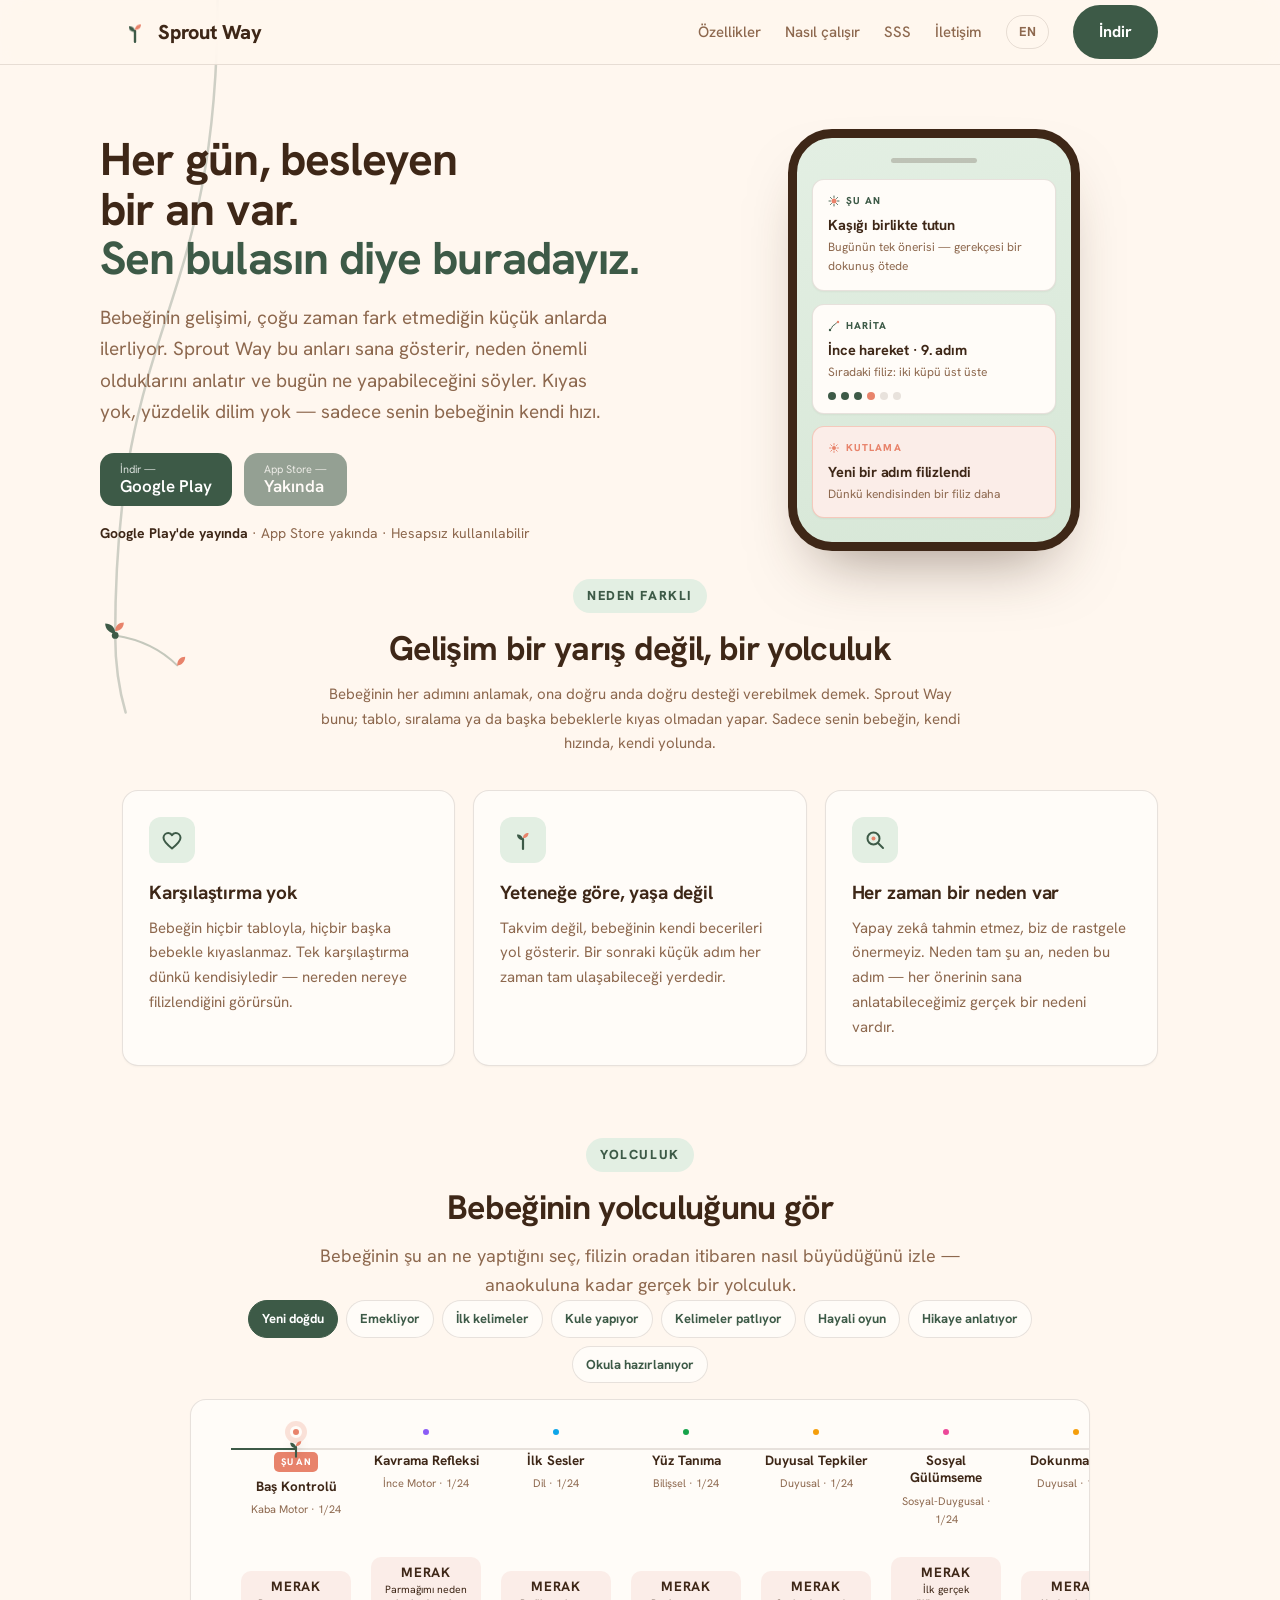
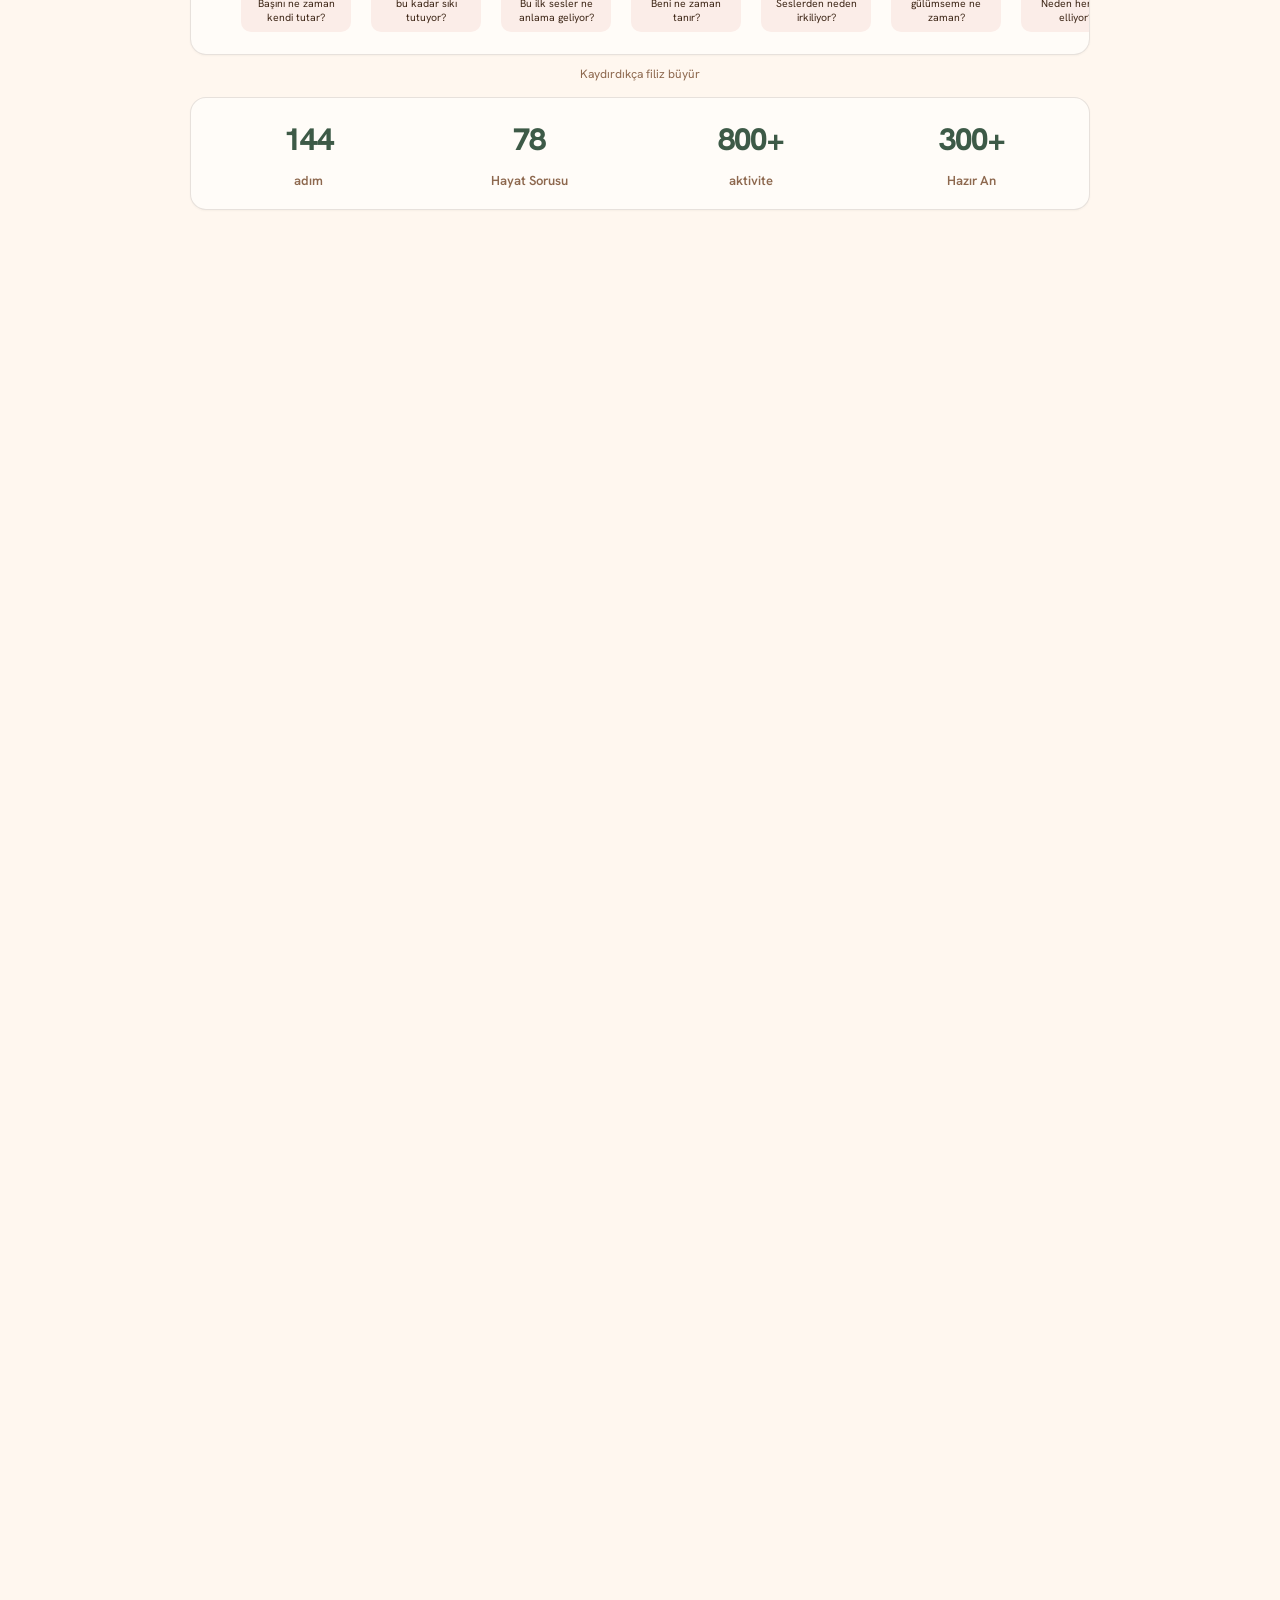
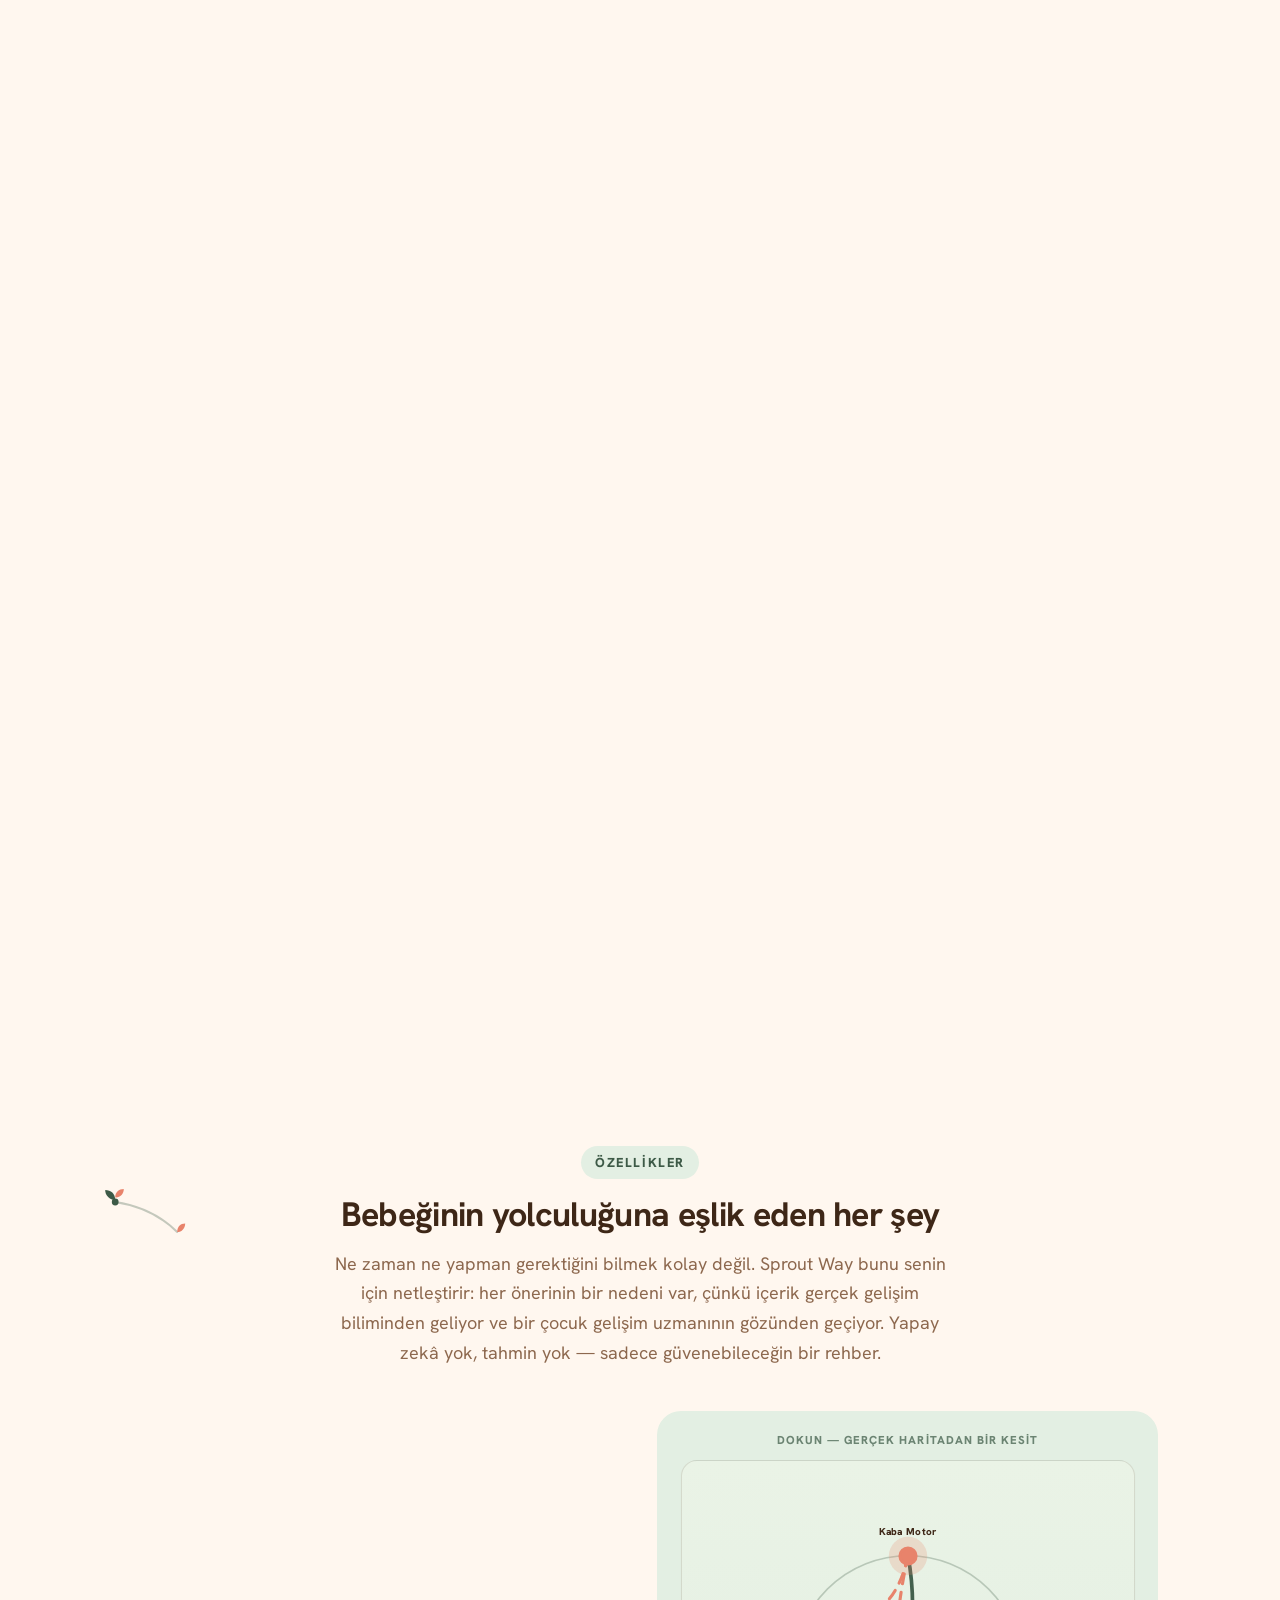
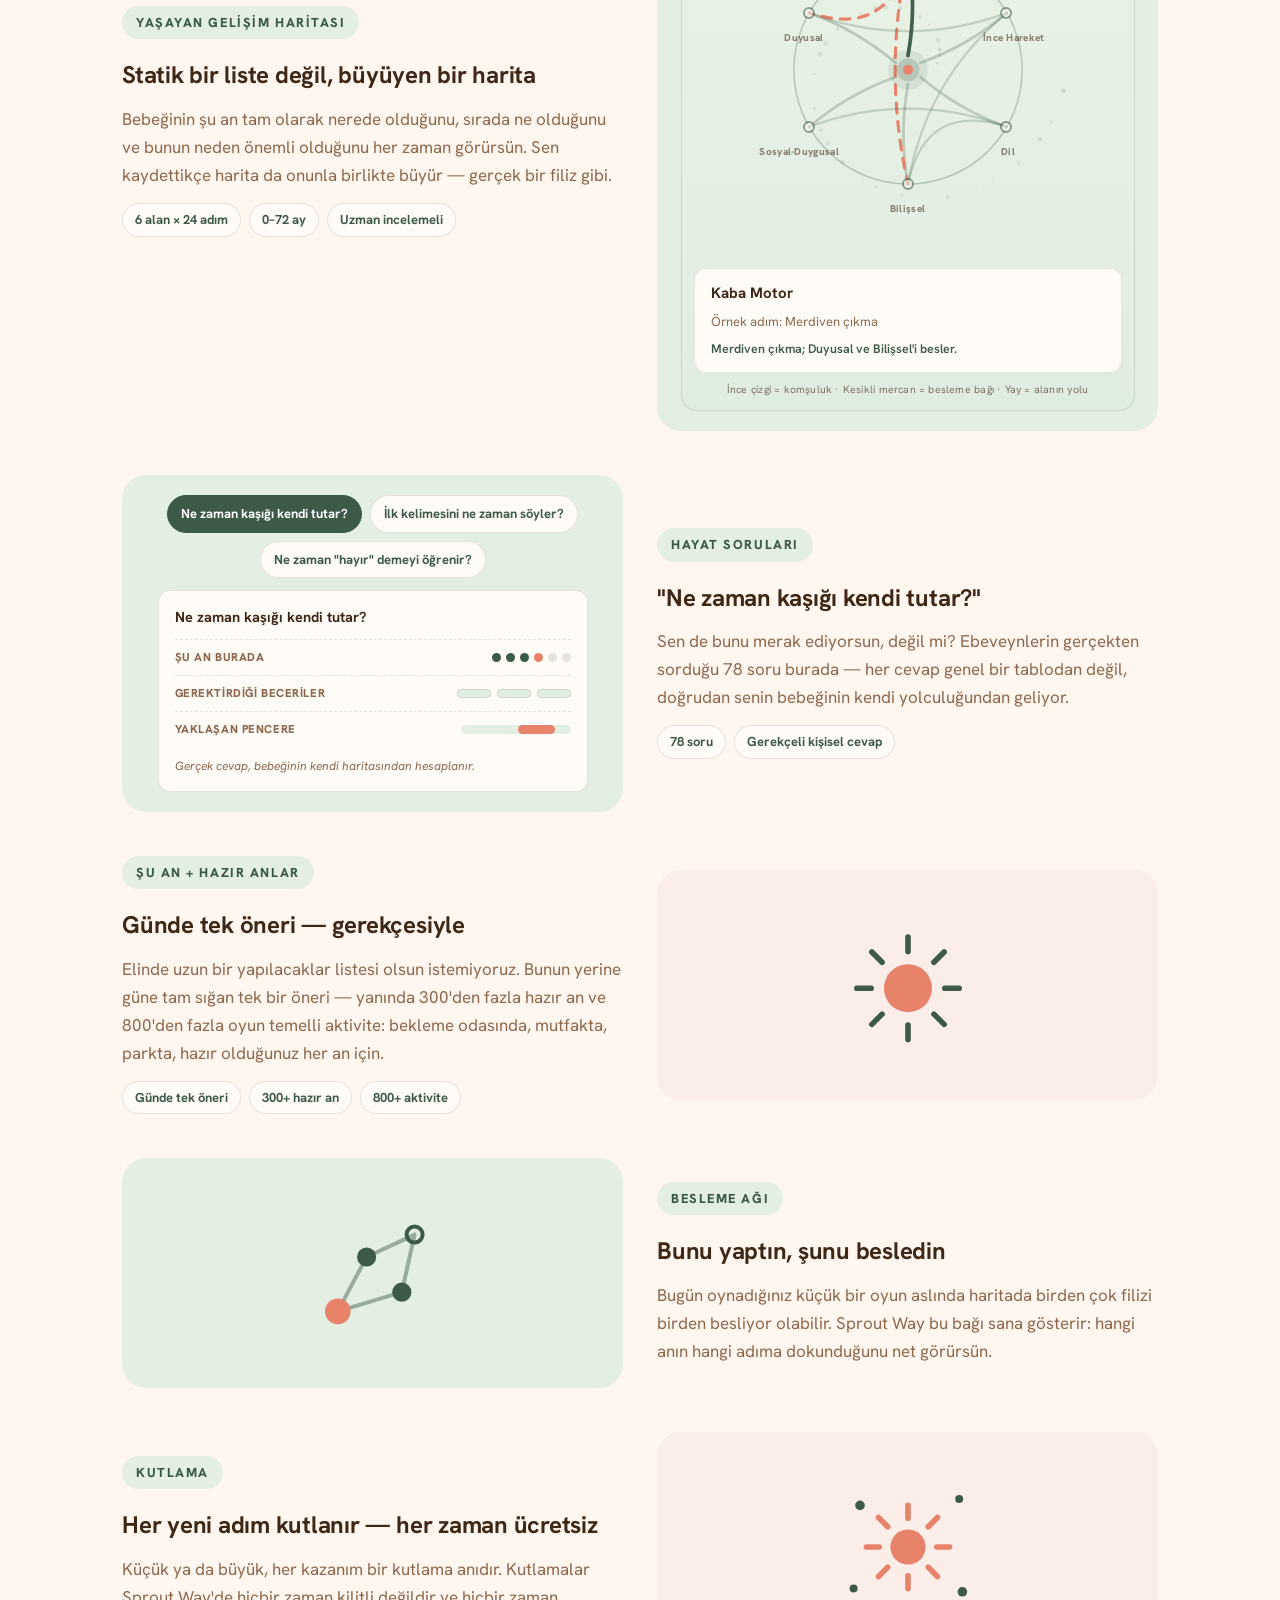
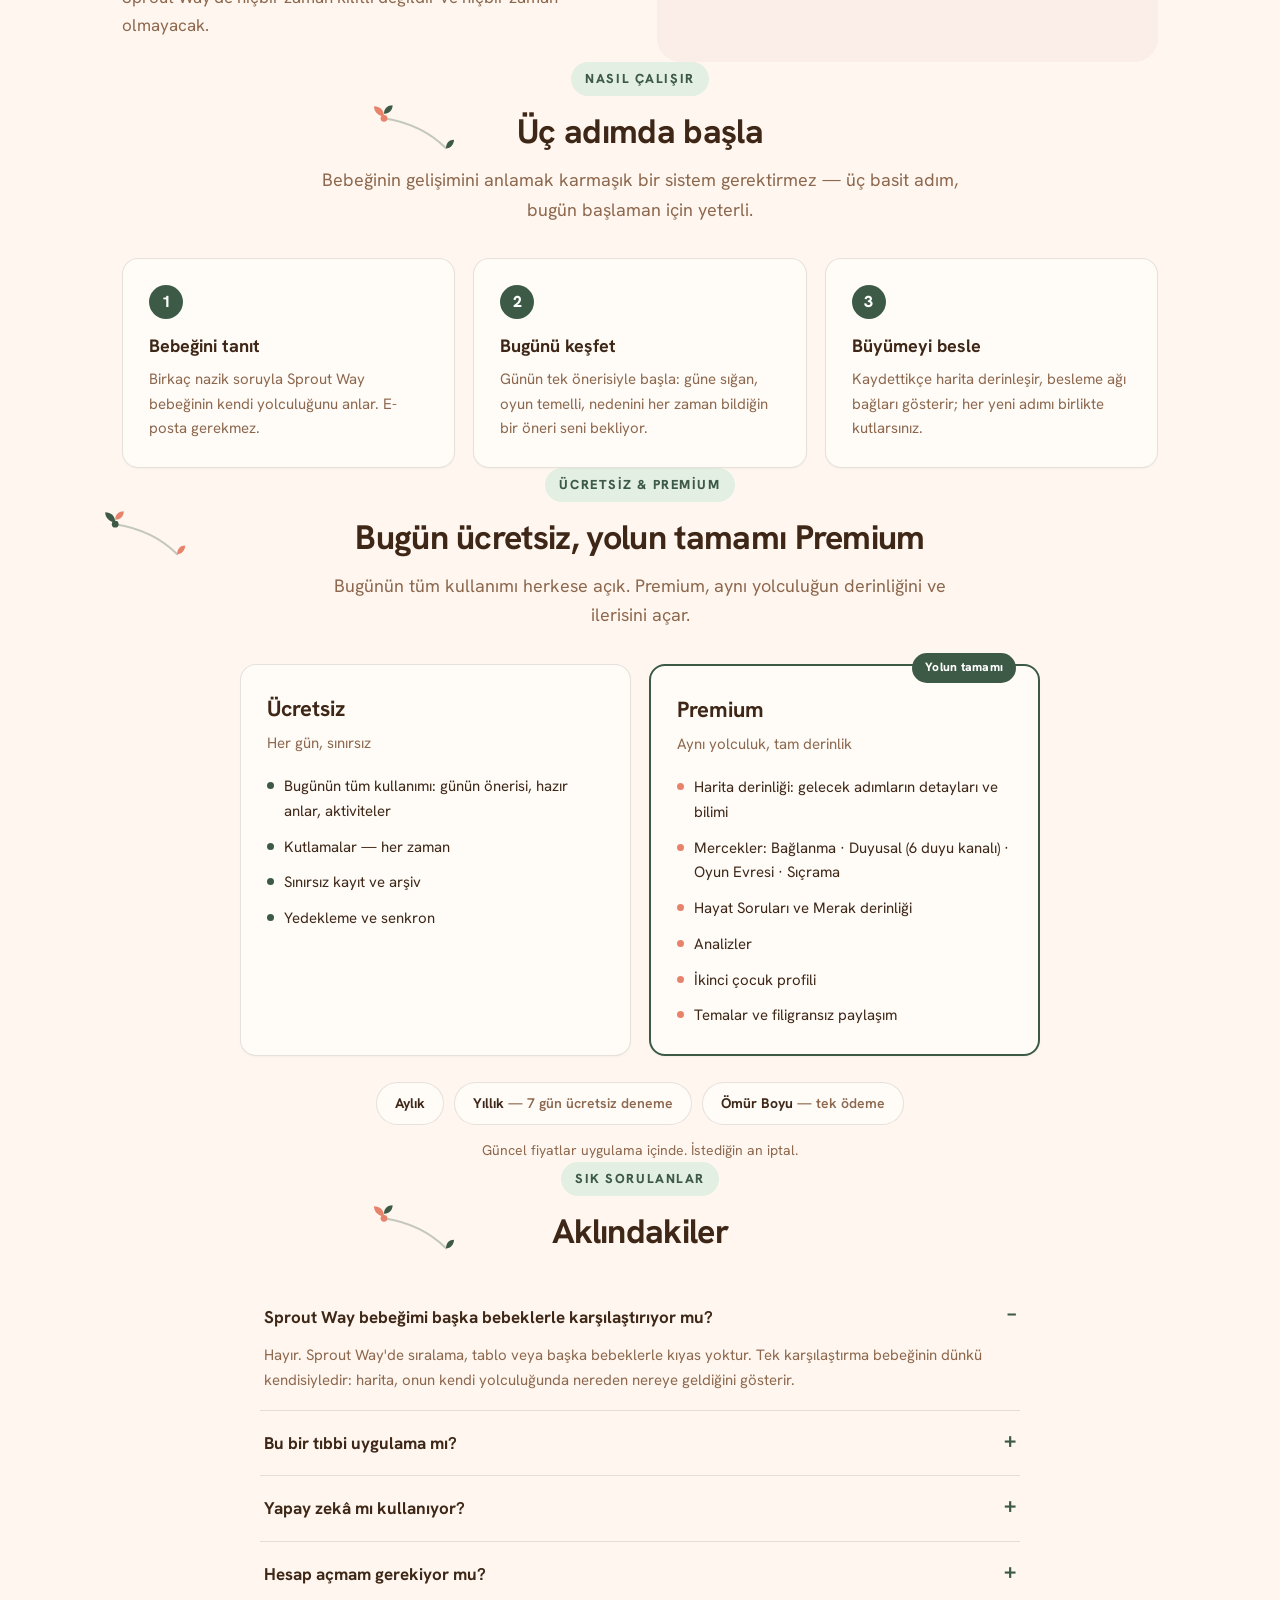
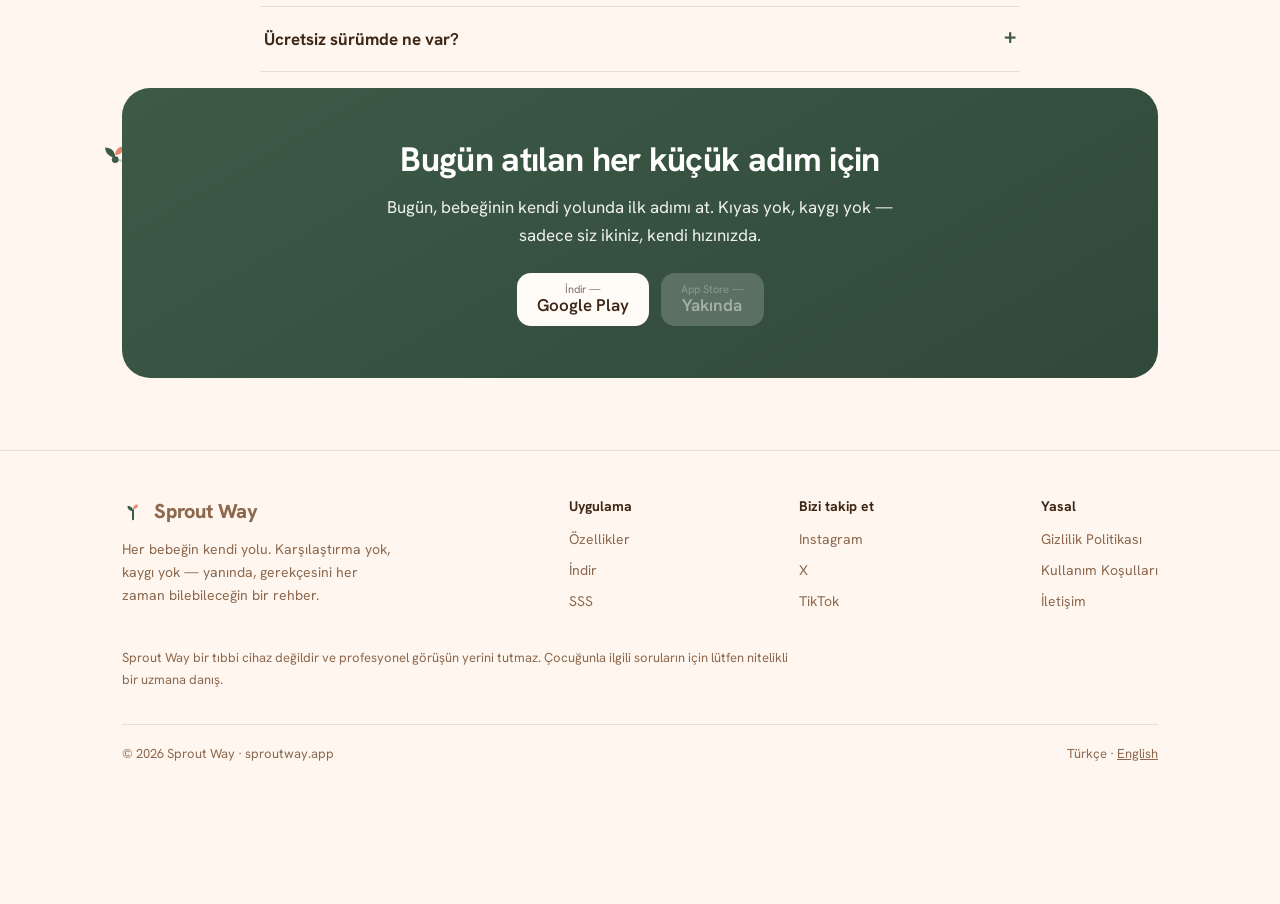
==== index.html @ 9aa46860 "Yolculuk 30→50 durak, her adımda Merak" ====
<!doctype html>
<html lang="tr">
<head>
<meta charset="utf-8">
<meta name="viewport" content="width=device-width, initial-scale=1">
<title>Sprout Way — Bebek Gelişimi | Her bebeğin kendi yolu</title>
<meta name="description" content="Sprout Way, bebeğinin gelişimini anlamana ve doğru anda desteklemene yardım eder — hangi anın önemli olduğunu gösterir, nedenini anlatır. Kıyas yok, kaygı yok. Yaşayan bir gelişim haritası, günlük öneriler, 800+ aktivite.">
<meta property="og:title" content="Sprout Way — Bebek Gelişimi | Her bebeğin kendi yolu">
<meta property="og:description" content="Bebeğinin gelişimini anlamana yardım ediyoruz: hangi an önemli, neden önemli — her gün. Kıyas yok, kaygı yok, sadece kendi yolu.">
<meta property="og:type" content="website">
<meta property="og:url" content="https://sproutway.app/">
<meta property="og:image" content="https://sproutway.app/og-image.png">
<meta property="og:locale" content="tr_TR">
<meta property="og:locale:alternate" content="en_US">
<meta name="twitter:card" content="summary_large_image">
<meta name="twitter:site" content="@sproutwayapp">
<meta name="twitter:title" content="Sprout Way — Bebek Gelişimi | Her bebeğin kendi yolu">
<meta name="twitter:description" content="Bebeğinin gelişimini anlamana yardım ediyoruz: hangi an önemli, neden önemli — her gün. Kıyas yok, kaygı yok, sadece kendi yolu.">
<meta name="twitter:image" content="https://sproutway.app/og-image.png">
<link rel="canonical" href="https://sproutway.app/">
<link rel="alternate" hreflang="tr" href="https://sproutway.app/">
<link rel="alternate" hreflang="en" href="https://sproutway.app/index-en.html">
<link rel="alternate" hreflang="x-default" href="https://sproutway.app/">
<script type="application/ld+json">
{
  "@context": "https://schema.org",
  "@type": "SoftwareApplication",
  "name": "Sprout Way",
  "alternateName": "Sprout Way — Bebek Gelişimi",
  "applicationCategory": "LifestyleApplication",
  "operatingSystem": "iOS, Android",
  "description": "Bebeğinin gelişimini anlamana ve doğru anda desteklemene yardım eden bir yol arkadaşı — hangi anın önemli olduğunu gösterir, nedenini anlatır. Kıyas yok, kaygı yok.",
  "url": "https://sproutway.app/",
  "image": "https://sproutway.app/og-image.png",
  "inLanguage": ["tr", "en"],
  "offers": {
    "@type": "Offer",
    "price": "0",
    "priceCurrency": "TRY",
    "category": "Freemium"
  },
  "publisher": {
    "@type": "Organization",
    "name": "Sprout Way",
    "url": "https://sproutway.app/"
  }
}
</script>
<link rel="preconnect" href="https://fonts.googleapis.com">
<link rel="preconnect" href="https://fonts.gstatic.com" crossorigin>
<link href="https://fonts.googleapis.com/css2?family=Hanken+Grotesk:wght@400;500;600;700;800&display=swap" rel="stylesheet">
<style>
  /* ── Sprout Way tasarım token'ları (uygulamanın kilitli paletinden) ── */
  :root{
    --bg:#FFF7EF;          /* krem zemin */
    --card:#FFFCF8;        /* kart zemini */
    --ink:#3E2717;         /* ana metin */
    --muted:#8D684E;       /* ikincil metin */
    --line:rgba(62,39,23,.12);
    --forest:#3D5A47;      /* CTA orman yeşili */
    --forest-d:#31493A;
    --tint:#E3EFE3;        /* yumuşak yeşil yastık */
    --coral:#E8836B;       /* TEK accent — vurgu/kutlama anı */
    --coral-soft:#FBEDE8;
    --radius-m:12px; --radius-l:16px; --radius-xl:24px;
  }
  *{box-sizing:border-box;margin:0;padding:0}
  html{scroll-behavior:smooth}
  body{background:var(--bg);color:var(--ink);
    font:17px/1.65 "Hanken Grotesk",-apple-system,BlinkMacSystemFont,"Segoe UI",sans-serif;
    -webkit-font-smoothing:antialiased}
  a{color:inherit;text-decoration:none}
  img,svg{max-width:100%;vertical-align:middle}
  .wrap{max-width:1080px;margin:0 auto;padding:0 22px}

  /* ── Butonlar: uygulamadaki koyu yeşil pill CTA dili ── */
  .btn{display:inline-flex;align-items:center;gap:9px;background:var(--forest);color:#fff;
    font-weight:700;font-size:16px;padding:14px 26px;border-radius:999px;
    transition:transform .15s,background .15s}
  .btn:hover{background:var(--forest-d);transform:translateY(-1px)}
  .btn.ghost{background:transparent;color:var(--forest);border:1.5px solid var(--line)}
  .btn.ghost:hover{background:var(--tint);transform:translateY(-1px)}
  .store{display:inline-flex;flex-direction:column;gap:1px;background:var(--forest);color:#fff;
    padding:10px 20px;border-radius:14px;line-height:1.15;transition:transform .15s,opacity .15s}
  .store:hover{transform:translateY(-1px);opacity:.92}
  .store small{font-size:11px;opacity:.8;font-weight:400}
  .store b{font-size:17px;font-weight:600}
  .store.soon{opacity:.55;pointer-events:none}

  /* ── Nav ── */
  nav{position:sticky;top:0;z-index:20;background:rgba(255,247,239,.86);
    backdrop-filter:saturate(180%) blur(14px);border-bottom:1px solid var(--line)}
  nav .row{display:flex;align-items:center;justify-content:space-between;height:64px}
  .logo{display:flex;align-items:center;gap:10px;font-weight:800;font-size:20px;letter-spacing:-.01em}
  nav .links{display:flex;align-items:center;gap:24px;font-size:15px;color:var(--muted);font-weight:500}
  nav .links a:hover{color:var(--ink)}
  nav .links a.lang{border:1.5px solid var(--line);border-radius:999px;padding:5px 12px;font-size:13px;font-weight:700}
  @media(max-width:720px){nav .links a:not(.btn):not(.lang){display:none}}

  /* ── Bölüm iskeleti ── */
  section{padding:72px 0}
  .kicker{display:inline-block;font-size:13px;font-weight:800;letter-spacing:.12em;
    text-transform:uppercase;color:var(--forest);background:var(--tint);
    padding:6px 14px;border-radius:999px;margin-bottom:16px}
  h2{font-size:34px;line-height:1.15;letter-spacing:-.02em;margin-bottom:14px;text-wrap:balance}
  .lead{font-size:18px;color:var(--muted);max-width:640px}

  /* ── Kartlar ── */
  .card{background:var(--card);border:1px solid var(--line);border-radius:var(--radius-l);
    padding:26px;box-shadow:0 1px 2px rgba(62,39,23,.04)}
  .grid{display:grid;gap:18px}
  @media(min-width:760px){.grid.c2{grid-template-columns:1fr 1fr}.grid.c3{grid-template-columns:1fr 1fr 1fr}}

  /* ── Footer ── */
  footer{border-top:1px solid var(--line);padding:44px 0 56px;color:var(--muted);font-size:14px}
  footer .cols{display:flex;flex-wrap:wrap;gap:32px;justify-content:space-between;align-items:flex-start}
  footer .brand{max-width:280px}
  footer h4{color:var(--ink);font-size:14px;margin-bottom:10px}
  footer ul{list-style:none}
  footer li{margin-bottom:8px}
  footer a:hover{color:var(--ink)}
  footer .fine{margin-top:34px;padding-top:18px;border-top:1px solid var(--line);
    display:flex;flex-wrap:wrap;gap:12px;justify-content:space-between;font-size:13px}

  /* PAGE — sayfa-özel stiller BURAYA */

  /* HERO */
  .hero{padding:64px 0 28px;display:grid;grid-template-columns:1.05fr .95fr;gap:44px;align-items:center}
  .hero h1{font-size:46px;line-height:1.08;letter-spacing:-.02em;margin-bottom:18px;text-wrap:balance}
  .hero h1 .hl{color:var(--forest)}
  .hero .sub{font-size:19px;color:var(--muted);margin-bottom:26px;max-width:520px}
  .cta-row{display:flex;gap:12px;flex-wrap:wrap;align-items:center}
  .trust{margin-top:16px;font-size:14px;color:var(--muted)}
  .trust b{color:var(--ink)}

  /* Hero telefon mock — emojisiz, metin + SVG */
  .phone{justify-self:center;width:292px;padding:20px 15px 24px;border-radius:44px;
    background:linear-gradient(165deg,var(--tint),#d7e7d7);border:9px solid var(--ink);
    box-shadow:0 34px 64px -30px rgba(62,39,23,.5);display:flex;flex-direction:column;gap:12px}
  .phone .notch{width:86px;height:5px;border-radius:3px;background:rgba(62,39,23,.22);margin:0 auto 4px}
  .mini{background:var(--card);border:1px solid var(--line);border-radius:var(--radius-m);
    padding:13px 15px;text-align:left;box-shadow:0 1px 2px rgba(62,39,23,.05)}
  .mini .k{display:flex;align-items:center;gap:6px;font-size:10px;font-weight:800;
    letter-spacing:.11em;text-transform:uppercase;color:var(--forest);margin-bottom:6px}
  .mini b{display:block;font-size:14.5px;line-height:1.35;letter-spacing:-.01em}
  .mini span{display:block;font-size:12px;color:var(--muted);margin-top:3px}
  .mini .dots{display:flex;gap:5px;margin-top:9px}
  .mini .dots i{width:8px;height:8px;border-radius:50%;background:var(--line)}
  .mini .dots i.on{background:var(--forest)}
  .mini .dots i.now{background:var(--coral)}
  .mini.cele{background:var(--coral-soft);border-color:rgba(232,131,107,.35)}
  .mini.cele .k{color:var(--coral)}
  @media(max-width:860px){.hero{grid-template-columns:1fr;text-align:center;padding-top:44px}
    .hero .sub{margin-inline:auto}.cta-row,.trust{justify-content:center}
    .hero h1{font-size:36px}.phone{margin-top:8px}}

  /* NEDEN */
  .center{text-align:center}
  .center .lead{margin-inline:auto}
  .why .card{text-align:left}
  .why .ic{width:46px;height:46px;border-radius:12px;background:var(--tint);
    display:flex;align-items:center;justify-content:center;margin-bottom:14px}
  .why h3{font-size:19px;margin-bottom:7px;letter-spacing:-.01em}
  .why p{font-size:15px;color:var(--muted)}

  /* ÖZELLİKLER */
  .feat{display:grid;grid-template-columns:1fr 1fr;gap:34px;align-items:center;margin-top:44px}
  .feat.rev .txt{order:2}
  .feat .txt h3{font-size:24px;letter-spacing:-.01em;margin-bottom:10px;text-wrap:balance}
  .feat .txt p{color:var(--muted)}
  .feat .art{background:var(--tint);border-radius:var(--radius-xl);min-height:230px;
    display:flex;align-items:center;justify-content:center;padding:30px}
  .feat .art.warm{background:var(--coral-soft)}
  .featchips{display:flex;gap:8px;flex-wrap:wrap;margin-top:14px}
  .featchips span{font-size:13px;font-weight:700;color:var(--forest);background:var(--card);
    border:1px solid var(--line);border-radius:999px;padding:5px 12px}
  @media(max-width:820px){.feat,.feat.rev{grid-template-columns:1fr}
    .feat.rev .txt{order:0}.feat .art{min-height:170px}}

  /* NASIL */
  .steps{counter-reset:s;margin-top:34px}
  .step{position:relative;counter-increment:s}
  .step::before{content:counter(s);display:flex;align-items:center;justify-content:center;
    width:34px;height:34px;border-radius:50%;background:var(--forest);color:#fff;
    font-weight:800;font-size:16px;margin-bottom:12px}
  .step h3{font-size:18px;margin-bottom:6px}
  .step p{font-size:15px;color:var(--muted)}

  /* FİYAT */
  .price{max-width:800px;margin-inline:auto;margin-top:34px}
  .plan h3{font-size:22px;margin-bottom:4px}
  .plan .pz{font-size:15px;color:var(--muted);margin-bottom:18px}
  .plan ul{list-style:none;display:flex;flex-direction:column;gap:11px}
  .plan li{font-size:15px;display:flex;gap:10px;align-items:flex-start}
  .plan li::before{content:"";flex:none;width:7px;height:7px;border-radius:50%;
    background:var(--forest);margin-top:8px}
  .plan.pro{border:2px solid var(--forest);position:relative}
  .plan.pro .tag{position:absolute;top:-13px;right:22px;background:var(--forest);color:#fff;
    font-size:12px;font-weight:800;padding:5px 13px;border-radius:999px;letter-spacing:.02em}
  .plan.pro li::before{background:var(--coral)}
  .chips{display:flex;gap:10px;flex-wrap:wrap;justify-content:center;margin-top:26px}
  .chip{background:var(--card);border:1px solid var(--line);border-radius:999px;
    padding:9px 18px;font-size:14px;font-weight:600;color:var(--muted)}
  .chip b{color:var(--ink)}
  .pricenote{text-align:center;font-size:14px;color:var(--muted);margin-top:14px}

  /* SSS */
  .faq{max-width:760px;margin:34px auto 0}
  .faq details{border-bottom:1px solid var(--line);padding:18px 4px}
  .faq summary{font-weight:700;font-size:17px;cursor:pointer;list-style:none;
    display:flex;justify-content:space-between;gap:14px}
  .faq summary::-webkit-details-marker{display:none}
  .faq summary::after{content:"+";color:var(--forest);font-size:22px;line-height:1;flex:none}
  .faq details[open] summary::after{content:"–"}
  .faq details p{color:var(--muted);font-size:15px;margin-top:12px}

  /* CTA BANDI */
  .band{background:linear-gradient(150deg,var(--forest),var(--forest-d));color:#fff;
    border-radius:28px;padding:52px 30px;text-align:center;margin:16px 0 72px}
  .band h2{color:#fff}
  .band p{opacity:.92;margin:0 auto 24px;max-width:520px}
  .band .store{background:var(--card);color:var(--ink)}
  .band .store small{opacity:.65}
  .band .store.soon{background:rgba(255,252,248,.35);color:#fff}

  /* Footer tıbbi feragat */
  .meddisc{margin-top:26px;font-size:13px;color:var(--muted);max-width:680px}

  /* ══ SİNEMATİK KATMAN — yol omurgası, sahne girişleri, interaktif demolar ══ */
  body{position:relative}
  @media(prefers-reduced-motion:reduce){html{scroll-behavior:auto}}

  /* 1 · Yol omurgası */
  #spine{position:absolute;top:0;left:0;z-index:-1;pointer-events:none}
  #spine .trail{fill:none;stroke:rgba(61,90,71,.25);stroke-width:2.5;stroke-linecap:round}
  #spine .leaf{transform-box:fill-box;transform-origin:54% 79%;opacity:0;transform:scale(0) rotate(-35deg)}
  #spine .leaf.open{opacity:1;transform:scale(1) rotate(0deg)}
  @media(prefers-reduced-motion:no-preference){
    #spine .leaf{transition:transform .5s cubic-bezier(.34,1.56,.64,1),opacity .3s ease}
  }

  /* 2 · Hero sahneli giriş (yalnız hareket tercihinde) */
  @media(prefers-reduced-motion:no-preference){
    .sproutlogo .stem{stroke-dasharray:10;stroke-dashoffset:10;animation:sw-draw .5s .15s ease-out forwards}
    .sproutlogo .lf{opacity:0;transform:scale(0) rotate(-25deg);transform-box:fill-box;animation:sw-leaf .55s cubic-bezier(.34,1.56,.64,1) forwards}
    .sproutlogo .lf1{transform-origin:100% 100%;animation-delay:.5s}
    .sproutlogo .lf2{transform-origin:0 100%;animation-delay:.72s}
    .hero h1 .hline,.hero .sub,.hero .cta-row,.hero .trust{opacity:0;transform:translateY(24px);animation:sw-rise .65s cubic-bezier(.22,.9,.3,1) forwards}
    .hero h1 .hline{display:inline-block;animation-delay:.45s}
    .hero h1 .hl2{animation-delay:.57s}
    .hero .sub{animation-delay:.69s}
    .hero .cta-row{animation-delay:.78s}
    .hero .trust{animation-delay:.87s}
    .phone{opacity:0;transform:translateX(46px);animation:sw-rise .85s .5s cubic-bezier(.22,.9,.3,1) forwards}
  }
  @media(prefers-reduced-motion:no-preference) and (max-width:860px){
    .phone{transform:translateY(26px)}
  }
  @keyframes sw-draw{to{stroke-dashoffset:0}}
  @keyframes sw-leaf{to{opacity:1;transform:scale(1) rotate(0)}}
  @keyframes sw-rise{to{opacity:1;transform:none}}

  /* 3 · Canlı harita demosu — SkyMap pusula kimliği, sayfa paletinde
     (Ömer kalibrasyonu: koyu panel krem sayfayla uyumsuzdu → yumuşak yeşil
     yastık cilt; geometri/etkileşim/hikaye sistemleri aynen) */
  .art.demo{display:block;padding:20px 16px;text-align:left}
  .demonote{font-size:11.5px;font-weight:800;letter-spacing:.09em;text-transform:uppercase;color:var(--forest);opacity:.72;text-align:center;margin-bottom:10px}
  .skypanel{background:linear-gradient(180deg,#EAF3E6,#DFEDE0);border:1px solid var(--line);border-radius:var(--radius-l);padding:12px;max-width:454px;margin:0 auto;box-shadow:0 1px 2px rgba(62,39,23,.04)}
  .skystage{position:relative;max-width:430px;margin:0 auto}
  .skystage::before{content:"";display:block;padding-top:90%}
  .skystage>svg{position:absolute;top:0;left:0;width:100%;height:100%}
  .shorizon{fill:none;stroke:rgba(61,90,71,.28);stroke-width:1.1}
  .bgs{fill:#3D5A47}
  .dtail{fill:none;stroke:rgba(61,90,71,.25);stroke-width:2;stroke-linecap:round}
  #growTail{fill:none;stroke:var(--forest);stroke-width:2.6;stroke-linecap:round;opacity:.95}
  .medge{fill:none;stroke:rgba(61,90,71,.22);stroke-width:1.6;stroke-linecap:round}
  .medge.on{stroke:var(--coral);stroke-width:2.2;stroke-dasharray:7 6}
  .chalo1{fill:var(--forest);opacity:.1}
  .chalo2{fill:var(--forest);opacity:.2;transform-box:fill-box;transform-origin:center}
  .chalo3{fill:var(--coral)}
  @media(prefers-reduced-motion:no-preference){
    .medge.on{animation:sw-flow .9s linear infinite}
    #growTail{transition:stroke-dashoffset .55s ease .05s}
    .bgs.tw{animation:sw-twinkle var(--td,3s) ease-in-out var(--tl,0s) infinite}
    .chalo2{animation:sw-breath 4s ease-in-out infinite}
  }
  @keyframes sw-flow{to{stroke-dashoffset:-13}}
  @keyframes sw-twinkle{0%,100%{opacity:.05}50%{opacity:.16}}
  @keyframes sw-breath{0%,100%{opacity:.14;transform:scale(1)}50%{opacity:.26;transform:scale(1.18)}}
  .mnode{position:absolute;transform:translate(-50%,-50%);width:34px;height:34px;background:none;border:0;padding:0;cursor:pointer;font:inherit}
  .mnode i{position:absolute;left:50%;top:50%;transform:translate(-50%,-50%);width:12px;height:12px;border-radius:50%;background:var(--card);border:2.5px solid var(--forest);transition:transform .25s,background .25s,border-color .25s,box-shadow .25s}
  .mnode span{position:absolute;top:100%;left:50%;transform:translateX(-50%);margin-top:1px;font-size:10px;font-weight:800;color:var(--ink);white-space:nowrap;letter-spacing:.03em;line-height:1.35}
  .mnode.lb-t span{top:auto;bottom:100%;margin:0 0 1px}
  .mnode.lb-l span{transform:translateX(-62%)}
  .mnode.lb-r span{transform:translateX(-38%)}
  .mnode[aria-pressed="false"]{opacity:.55}
  .mnode:hover,.mnode:focus-visible,.mnode.arrive{opacity:1}
  .mnode:hover i{transform:translate(-50%,-50%) scale(1.5);box-shadow:0 0 0 5px rgba(61,90,71,.12)}
  .mnode[aria-pressed="true"] i{background:var(--coral);border-color:var(--coral);box-shadow:0 0 0 6px rgba(232,131,107,.22);transform:translate(-50%,-50%) scale(1.6)}
  .mnode:focus-visible{outline:2.5px solid var(--coral);outline-offset:2px;border-radius:10px}
  @media(prefers-reduced-motion:no-preference){
    .mnode{transition:opacity .35s ease}
    .mnode.arrive i{animation:sw-arrive .5s ease-out}
  }
  @keyframes sw-arrive{0%{transform:translate(-50%,-50%) scale(1)}45%{transform:translate(-50%,-50%) scale(2.1)}100%{transform:translate(-50%,-50%) scale(1)}}
  .mapcard{max-width:430px;margin:10px auto 0;background:var(--card);border:1px solid var(--line);border-radius:var(--radius-m);padding:12px 16px}
  .mapcard b{display:block;font-size:15px}
  .mapcard span{font-size:13px;color:var(--muted)}
  .mapcard .mstory{display:block;font-size:12.5px;color:var(--forest);margin-top:5px;font-weight:600}
  .skylegend{margin:8px 4px 0;text-align:center;font-size:10.5px;letter-spacing:.02em;color:rgba(62,39,23,.62)}
  @media(prefers-reduced-motion:no-preference){.mapcard.pop{animation:sw-cardin .35s ease}}
  @keyframes sw-cardin{from{opacity:0;transform:translateY(8px)}}

  /* 4 · Hayat Soruları demosu */
  .qdemo{max-width:430px;margin:0 auto}
  .qchips{display:flex;flex-wrap:wrap;gap:8px;justify-content:center;margin-bottom:12px}
  .qchip{font:inherit;font-size:13px;font-weight:700;color:var(--forest);background:var(--card);border:1.5px solid var(--line);border-radius:999px;padding:7px 13px;cursor:pointer;transition:background .2s,color .2s,border-color .2s}
  .qchip[aria-pressed="true"]{background:var(--forest);border-color:var(--forest);color:#fff}
  .qchip:focus-visible{outline:2.5px solid var(--coral);outline-offset:2px}
  .qcard{background:var(--card);border:1px solid var(--line);border-radius:var(--radius-m);padding:14px 16px}
  .qq{display:block;font-size:14.5px;margin-bottom:10px}
  .qrow{display:flex;align-items:center;justify-content:space-between;gap:12px;padding:8px 0;border-top:1px dashed var(--line)}
  .ql{font-size:11.5px;font-weight:800;letter-spacing:.05em;text-transform:uppercase;color:var(--muted)}
  .qdots{display:flex;gap:5px}
  .qdots i{width:9px;height:9px;border-radius:50%;background:rgba(62,39,23,.12)}
  .qdots i.f{background:var(--forest)}
  .qdots i.c{background:var(--coral)}
  .qbars{display:flex;gap:6px}
  .qbars i{width:34px;height:9px;border-radius:5px;background:var(--tint);border:1px solid var(--line)}
  .qwin{position:relative;width:110px;height:9px;border-radius:5px;background:var(--tint);overflow:hidden}
  .qwin i{position:absolute;left:52%;top:0;width:34%;height:100%;background:var(--coral);border-radius:5px}
  .qnote{display:block;margin-top:10px;font-size:12px;color:var(--muted);font-style:italic}
  @media(prefers-reduced-motion:no-preference){
    .qcard.play{animation:sw-cardin .4s ease}
    .qcard.play .qdots i,.qcard.play .qbars i{animation:sw-dotin .32s cubic-bezier(.34,1.5,.64,1) backwards}
    .qcard.play .qdots i:nth-child(2),.qcard.play .qbars i:nth-child(2){animation-delay:.09s}
    .qcard.play .qdots i:nth-child(3),.qcard.play .qbars i:nth-child(3){animation-delay:.18s}
    .qcard.play .qdots i:nth-child(4){animation-delay:.27s}
    .qcard.play .qdots i:nth-child(5){animation-delay:.36s}
    .qcard.play .qdots i:nth-child(6){animation-delay:.45s}
    .qcard.play .qwin i{transform-origin:left center;animation:sw-win .5s .5s cubic-bezier(.22,.9,.3,1) backwards}
  }
  @keyframes sw-dotin{from{opacity:0;transform:scale(0)}}
  @keyframes sw-win{from{transform:scaleX(0)}}

  /* 4b · Yolculuk (yatay, sayfaya-sabit kayan zaman çizelgesi) */
  .journey{max-width:900px;margin:0 auto}
  .jchips{display:flex;flex-wrap:wrap;gap:8px;justify-content:center;margin-bottom:16px}
  .jchip{font:inherit;font-size:13px;font-weight:700;color:var(--forest);background:var(--card);border:1.5px solid var(--line);border-radius:999px;padding:7px 13px;cursor:pointer;transition:background .2s,color .2s,border-color .2s}
  .jchip[aria-pressed="true"]{background:var(--forest);border-color:var(--forest);color:#fff}
  .jchip:focus-visible{outline:2.5px solid var(--coral);outline-offset:2px}
  .jscroller{position:relative}
  .jsticky{display:flex;flex-direction:column;justify-content:center}
  .jsticky>.wrap{width:100%;min-width:0}
  .jscroller.pin .jsticky{position:sticky;top:64px}
  .jpanel{background:var(--card);border:1px solid var(--line);border-radius:var(--radius-l);padding:26px 0 22px;overflow-x:auto;overflow-y:hidden;box-shadow:0 1px 2px rgba(62,39,23,.04)}
  .jscroller.pin .jpanel{overflow:hidden}
  .jrail{position:relative;display:flex;align-items:flex-start;width:max-content;padding:0 40px}
  @media(prefers-reduced-motion:no-preference){.jscroller.pin .jrail{transition:transform .05s linear}}
  .jline,.jfill{position:absolute;top:22px;height:2px;left:40px}
  .jline{right:40px;background:var(--line)}
  .jfill{width:0;background:var(--forest)}
  @media(prefers-reduced-motion:no-preference){.jfill{transition:width .35s ease}.jsprout{transition:left .35s ease}}
  .jsprout{position:absolute;top:22px;left:40px;transform:translate(-50%,-50%);filter:drop-shadow(0 2px 4px rgba(62,39,23,.18))}
  .jsprout svg{display:block}
  @media(prefers-reduced-motion:no-preference){.jsprout.pop svg{animation:sw-fabpop .5s cubic-bezier(.34,1.56,.64,1)}}
  .jnode{flex:0 0 130px;width:130px;min-height:206px;padding:0 10px;display:flex;flex-direction:column;align-items:center;text-align:center}
  .jdot{width:12px;height:12px;border-radius:50%;background:var(--jc,var(--line));border:3px solid var(--card);margin-bottom:14px;flex-shrink:0}
  .jnode .jtxt{display:flex;flex-direction:column;align-items:center;flex:1;width:100%}
  .jnow{display:none;font-style:normal;font-size:9.5px;font-weight:800;letter-spacing:.05em;color:#fff;background:var(--coral);border-radius:5px;padding:2px 7px;margin:0 auto 6px;width:fit-content}
  .jnode .jtxt b{display:-webkit-box;-webkit-line-clamp:2;-webkit-box-orient:vertical;overflow:hidden;font-size:13.5px;font-weight:700;color:var(--ink);line-height:1.28}
  .jnode .jtxt>span:not(.jbar){display:block;margin-top:5px;font-size:11px;color:var(--muted)}
  .jbar{margin-top:auto;width:34px;height:3px;border-radius:2px;background:var(--jc,var(--line));opacity:.32}
  .jnode.grown .jdot{background:var(--forest)}
  .jnode.grown .jtxt b{color:var(--forest)}
  .jnode.upcoming{opacity:.45}
  .jnode.current .jdot{background:var(--coral);box-shadow:0 0 0 5px rgba(232,131,107,.22)}
  .jnode.current .jnow{display:block}
  .jcap{background:var(--tint);border-radius:var(--radius-m);padding-top:12px;margin:0 6px}
  .jcap .jtxt b{color:var(--forest);-webkit-line-clamp:3}
  .jcap .jdot{background:var(--forest)}
  .jhint{text-align:center;font-size:12px;color:var(--muted);margin-top:10px;transition:opacity .3s ease}
  .journey .numgrid{margin-top:12px;padding:16px 14px}
  @media(max-width:720px){
    .jchips{gap:6px}
    .jchip{font-size:12px;padding:6px 10px}
    .jnode{flex:0 0 118px;width:118px;min-height:200px;padding:0 8px}
    .jnode .jtxt b{font-size:12.5px}
    .jpanel{padding:22px 0 18px}
    .jrail{padding:0 24px}
    .jline,.jfill{left:24px}
    .jline{right:24px}
    .jsprout{left:24px}
    .jsticky .kicker{margin-bottom:4px}
    .jsticky h2{font-size:26px;line-height:1.2;margin:4px 0 8px}
    .jsticky .lead{display:none}
    .jhint{display:none}
    .jchips{margin-bottom:10px}
    .journey .numgrid{margin-top:10px;padding:12px 10px}
    .journey .numgrid b{font-size:22px}
  }
  @media(prefers-reduced-motion:no-preference){#fab.grow .fabc{animation:sw-fabpop .55s cubic-bezier(.34,1.56,.64,1)}}
  @keyframes sw-fabpop{0%{transform:scale(1)}35%{transform:scale(1.22) translateY(-7px)}65%{transform:scale(.94) translateY(2px)}100%{transform:scale(1)}}
  .jmerak{margin-top:auto;width:100%;background:var(--coral-soft);border-radius:10px;padding:7px 8px;font-size:10.5px;line-height:1.32;color:var(--ink)}
  .jmerak b{display:block;font-size:8.5px;font-weight:800;letter-spacing:.06em;color:var(--coral);text-transform:uppercase;margin-bottom:2px}

  /* 5 · Sayılar bandı */
  .nums{padding:6px 0 26px}
  .numgrid{display:grid;grid-template-columns:repeat(4,1fr);gap:14px;background:var(--card);border:1px solid var(--line);border-radius:var(--radius-l);padding:24px 18px;text-align:center;box-shadow:0 1px 2px rgba(62,39,23,.04)}
  .num b{display:block;font-size:31px;font-weight:800;letter-spacing:-.02em;color:var(--forest);font-variant-numeric:tabular-nums}
  .num span{font-size:13px;font-weight:600;color:var(--muted)}
  @media(max-width:720px){.numgrid{grid-template-columns:1fr 1fr;gap:18px 8px;padding:18px 12px}.num b{font-size:25px}}

  /* 6 · Bölüm reveal (sınıf yalnız JS ile ve hareket tercihinde eklenir) */
  .rv{opacity:0;transform:translateY(16px);transition:opacity .55s ease,transform .55s cubic-bezier(.22,.9,.3,1)}
  .rv.in{opacity:1;transform:none}

  /* 7 · CTA yaprak kutlaması */
  .band{position:relative;overflow:hidden}
  .fleaf{position:absolute;top:-30px;pointer-events:none;opacity:0}
  @media(prefers-reduced-motion:no-preference){.fleaf{animation:sw-fall var(--d,2s) ease-in var(--dl,0s) forwards}}
  @keyframes sw-fall{0%{transform:translate(0,0) rotate(-12deg);opacity:0}12%{opacity:.95}75%{opacity:.8}100%{transform:translate(var(--dx,18px),400px) rotate(135deg);opacity:0}}

  /* 8 · Dal-temas: düğümden bölüm içeriğine filiz dalı + hover tepkisi */
  #spine .bpath{fill:none;stroke:rgba(61,90,71,.3);stroke-width:2;stroke-linecap:round}
  #spine .bleaf{transform-box:fill-box;transform-origin:0% 100%;opacity:0;transform:scale(0) rotate(-30deg)}
  #spine .bleaf.open{opacity:1;transform:scale(1) rotate(0)}
  #spine .nglow{transform-box:fill-box;transform-origin:center;opacity:0}
  @media(prefers-reduced-motion:no-preference){
    #spine .bpath{transition:stroke-dashoffset .6s ease .25s}
    #spine .bleaf{transition:transform .45s cubic-bezier(.34,1.56,.64,1) .6s,opacity .3s ease .6s}
    #spine .leaf.sway{animation:sw-sway .65s ease-in-out}
    #spine .nglow.on{animation:sw-nglow .7s ease-out}
  }
  @keyframes sw-sway{0%{transform:scale(1) rotate(0)}30%{transform:scale(1.14) rotate(9deg)}60%{transform:scale(1.06) rotate(-7deg)}85%{transform:scale(1.02) rotate(3deg)}100%{transform:scale(1) rotate(0)}}
  @keyframes sw-nglow{0%{opacity:0;transform:scale(.6)}35%{opacity:.16;transform:scale(1.1)}100%{opacity:0;transform:scale(1.35)}}

  /* 8c · Sayaç hover mini yaprak pop */
  .num{position:relative}
  .numleaf{position:absolute;left:50%;top:-4px;pointer-events:none;opacity:0;transform:translate(-50%,0) scale(0)}
  @media(prefers-reduced-motion:no-preference){.numleaf{animation:sw-pop .65s ease-out forwards}}
  @keyframes sw-pop{0%{opacity:0;transform:translate(-50%,0) scale(0)}40%{opacity:1;transform:translate(-50%,-12px) scale(1.22)}70%{opacity:1;transform:translate(-50%,-10px) scale(.96)}100%{opacity:0;transform:translate(-50%,-18px) scale(1.05)}}

  /* 9 · Yüzer buton (FAB): daire + "GO SPROUT WAY" etiketi — tek tıklama hedefi */
  #fab{position:fixed;right:18px;bottom:18px;z-index:40;
    display:flex;flex-direction:column;align-items:center;gap:5px;
    background:none;border:0;padding:0;cursor:pointer;
    opacity:0;transform:scale(.4);pointer-events:none}
  #fab.on{opacity:1;transform:scale(1);pointer-events:auto}
  #fab .fabc{display:flex;align-items:center;justify-content:center;width:56px;height:56px;border-radius:50%;
    background:var(--forest);box-shadow:0 12px 28px -10px rgba(49,73,58,.6);transition:background .2s}
  #fab:hover .fabc{background:var(--forest-d)}
  #fab .fabl{display:block;background:var(--forest);color:#FFF7EF;font-size:9.5px;font-weight:800;
    letter-spacing:.09em;padding:4px 10px;border-radius:999px;white-space:nowrap;
    box-shadow:0 8px 18px -10px rgba(49,73,58,.55)}
  #fab:focus-visible{outline:2.5px solid var(--coral);outline-offset:3px;border-radius:16px}
  @media(prefers-reduced-motion:no-preference){
    #fab{transition:opacity .3s ease,transform .35s cubic-bezier(.34,1.56,.64,1)}
    #fab.on svg{animation:sw-fabidle 6s ease-in-out infinite}
  }
  @keyframes sw-fabidle{0%,90%,100%{transform:rotate(0)}93%{transform:rotate(-7deg)}96%{transform:rotate(5deg)}}

  /* 10 · İndir tıklama geri bildirimi — hero CTA dikkat nabzı */
  .cta-row .store{position:relative}
  @media(prefers-reduced-motion:no-preference){
    .cta-row.pulse .store{animation:sw-ctascale .6s ease-in-out}
    .cta-row.pulse .store::after{content:"";position:absolute;inset:-5px;border:2.5px solid var(--coral);
      border-radius:19px;pointer-events:none;opacity:0;animation:sw-ring .6s ease-out}
  }
  @keyframes sw-ctascale{0%,100%{transform:scale(1)}40%{transform:scale(1.05)}}
  @keyframes sw-ring{0%{opacity:.9;transform:scale(.94)}100%{opacity:0;transform:scale(1.12)}}
</style>
</head>
<body>

<nav>
  <div class="wrap row">
    <a class="logo" href="/">
      <!-- Filiz — uygulamanın SproutFigure kimliğinden; emoji değil SVG -->
      <svg class="sproutlogo" width="26" height="26" viewBox="0 0 24 24" fill="none" aria-hidden="true">
        <path class="stem" d="M12 21 V11" stroke="#3D5A47" stroke-width="2.2" stroke-linecap="round"/>
        <path class="lf lf1" d="M12 12 C12 8.5 9.5 6.5 6 6.5 C6 10 8.5 12 12 12 Z" fill="#3D5A47"/>
        <path class="lf lf2" d="M12 10 C12 7 14.2 5 17.5 5 C17.5 8.2 15.2 10.2 12 10 Z" fill="#E8836B"/>
      </svg>
      Sprout Way
    </a>
    <div class="links">
      <a href="/#ozellikler">Özellikler</a>
      <a href="/#nasil">Nasıl çalışır</a>
      <a href="/#sss">SSS</a>
      <a href="/contact.html">İletişim</a>
      <a class="lang" href="/index-en.html">EN</a>
      <a class="btn" href="/#indir">İndir</a>
    </div>
  </div>
</nav>

<main>

  <!-- ═══ HERO ═══ -->
  <header class="wrap hero">
    <div>
      <h1><span class="hline">Her gün, besleyen bir an var.</span><br><span class="hl hline hl2">Sen bulasın diye buradayız.</span></h1>
      <p class="sub">Bebeğinin gelişimi, çoğu zaman fark etmediğin küçük anlarda ilerliyor. Sprout Way bu anları sana gösterir, neden önemli olduklarını anlatır ve bugün ne yapabileceğini söyler. Kıyas yok, yüzdelik dilim yok — sadece senin bebeğinin kendi hızı.</p>
      <div class="cta-row" id="indir">
        <a class="store" href="https://play.google.com/store/apps/details?id=com.omerfarukballi.sprout" rel="noopener"><small>İndir —</small><b>Google Play</b></a>
        <span class="store soon" aria-disabled="true"><small>App Store —</small><b>Yakında</b></span>
      </div>
      <div class="trust"><b>Google Play'de yayında</b> · App Store yakında · Hesapsız kullanılabilir</div>
    </div>
    <div class="phone" aria-hidden="true">
      <div class="notch"></div>
      <div class="mini">
        <div class="k">
          <svg width="12" height="12" viewBox="0 0 24 24" fill="none"><circle cx="12" cy="12" r="5" fill="#E8836B"/><path d="M12 2v3M12 19v3M2 12h3M19 12h3M4.9 4.9l2.1 2.1M17 17l2.1 2.1M19.1 4.9L17 7M7 17l-2.1 2.1" stroke="#3D5A47" stroke-width="1.8" stroke-linecap="round"/></svg>
          Şu An
        </div>
        <b>Kaşığı birlikte tutun</b>
        <span>Bugünün tek önerisi — gerekçesi bir dokunuş ötede</span>
      </div>
      <div class="mini">
        <div class="k">
          <svg width="12" height="12" viewBox="0 0 24 24" fill="none"><path d="M4 20 C9 17 7 12 12 10 C17 8 15 5 20 4" stroke="#3D5A47" stroke-width="1.8" stroke-linecap="round"/><circle cx="4" cy="20" r="2.4" fill="#3D5A47"/><circle cx="20" cy="4" r="2.4" fill="#E8836B"/></svg>
          Harita
        </div>
        <b>İnce hareket · 9. adım</b>
        <span>Sıradaki filiz: iki küpü üst üste</span>
        <div class="dots"><i class="on"></i><i class="on"></i><i class="on"></i><i class="now"></i><i></i><i></i></div>
      </div>
      <div class="mini cele">
        <div class="k">
          <svg width="12" height="12" viewBox="0 0 24 24" fill="none"><circle cx="12" cy="12" r="4" fill="#E8836B"/><path d="M12 3v3M12 18v3M3 12h3M18 12h3M5.5 5.5l2 2M16.5 16.5l2 2M18.5 5.5l-2 2M7.5 16.5l-2 2" stroke="#E8836B" stroke-width="1.8" stroke-linecap="round"/></svg>
          Kutlama
        </div>
        <b>Yeni bir adım filizlendi</b>
        <span>Dünkü kendisinden bir filiz daha</span>
      </div>
    </div>
  </header>

  <!-- ═══ NEDEN ═══ -->
  <section id="neden" class="wrap why">
    <div class="center">
      <span class="kicker">Neden farklı</span>
      <h2>Gelişim bir yarış değil, bir yolculuk</h2>
      <p class="lead">Bebeğinin her adımını anlamak, ona doğru anda doğru desteği verebilmek demek. Sprout Way bunu; tablo, sıralama ya da başka bebeklerle kıyas olmadan yapar. Sadece senin bebeğin, kendi hızında, kendi yolunda.</p>
    </div>
    <div class="grid c3" style="margin-top:34px">
      <div class="card">
        <div class="ic">
          <svg width="24" height="24" viewBox="0 0 24 24" fill="none"><path d="M12 20.5 C7 16.5 3.5 13.5 3.5 9.8 C3.5 7 5.7 5 8.3 5 C10 5 11.3 5.9 12 7.2 C12.7 5.9 14 5 15.7 5 C18.3 5 20.5 7 20.5 9.8 C20.5 13.5 17 16.5 12 20.5 Z" stroke="#3D5A47" stroke-width="2" stroke-linejoin="round"/></svg>
        </div>
        <h3>Karşılaştırma yok</h3>
        <p>Bebeğin hiçbir tabloyla, hiçbir başka bebekle kıyaslanmaz. Tek karşılaştırma dünkü kendisiyledir — nereden nereye filizlendiğini görürsün.</p>
      </div>
      <div class="card">
        <div class="ic">
          <svg width="24" height="24" viewBox="0 0 24 24" fill="none"><path d="M12 21 V11" stroke="#3D5A47" stroke-width="2.2" stroke-linecap="round"/><path d="M12 12 C12 8.5 9.5 6.5 6 6.5 C6 10 8.5 12 12 12 Z" fill="#3D5A47"/><path d="M12 10 C12 7 14.2 5 17.5 5 C17.5 8.2 15.2 10.2 12 10 Z" fill="#E8836B"/></svg>
        </div>
        <h3>Yeteneğe göre, yaşa değil</h3>
        <p>Takvim değil, bebeğinin kendi becerileri yol gösterir. Bir sonraki küçük adım her zaman tam ulaşabileceği yerdedir.</p>
      </div>
      <div class="card">
        <div class="ic">
          <svg width="24" height="24" viewBox="0 0 24 24" fill="none"><circle cx="10.5" cy="10.5" r="6" stroke="#3D5A47" stroke-width="2"/><path d="M15 15 L20 20" stroke="#3D5A47" stroke-width="2" stroke-linecap="round"/><circle cx="10.5" cy="10.5" r="2" fill="#E8836B"/></svg>
        </div>
        <h3>Her zaman bir neden var</h3>
        <p>Yapay zekâ tahmin etmez, biz de rastgele önermeyiz. Neden tam şu an, neden bu adım — her önerinin sana anlatabileceğimiz gerçek bir nedeni vardır.</p>
      </div>
    </div>
  </section>

  <!-- ═══ YOLCULUK ═══ -->
  <section id="yolculuk">
   <div class="jscroller" id="jscroller">
   <div class="jsticky" id="jsticky">
   <div class="wrap">
    <div class="center">
      <span class="kicker">Yolculuk</span>
      <h2>Bebeğinin yolculuğunu gör</h2>
      <p class="lead">Bebeğinin şu an ne yaptığını seç, filizin oradan itibaren nasıl büyüdüğünü izle — anaokuluna kadar gerçek bir yolculuk.</p>
    </div>
    <div class="journey">
      <div class="jchips" role="group" aria-label="Bebeğin şu an ne yapıyor?">
        <button class="jchip" type="button" aria-pressed="true" data-idx="0">Yeni doğdu</button>
        <button class="jchip" type="button" aria-pressed="false" data-idx="11">Emekliyor</button>
        <button class="jchip" type="button" aria-pressed="false" data-idx="15">İlk kelimeler</button>
        <button class="jchip" type="button" aria-pressed="false" data-idx="21">Kule yapıyor</button>
        <button class="jchip" type="button" aria-pressed="false" data-idx="23">Kelimeler patlıyor</button>
        <button class="jchip" type="button" aria-pressed="false" data-idx="28">Hayali oyun</button>
        <button class="jchip" type="button" aria-pressed="false" data-idx="37">Hikaye anlatıyor</button>
        <button class="jchip" type="button" aria-pressed="false" data-idx="47">Okula hazırlanıyor</button>
      </div>
          <div class="jpanel" id="jpanel">
            <div class="jrail" id="jrail">
              <div class="jline" aria-hidden="true"></div>
              <div class="jfill" id="jfill" aria-hidden="true"></div>
              <div class="jsprout" id="jsprout" aria-hidden="true"><svg width="23" height="23" viewBox="0 0 24 24" fill="none"><path d="M12 21 V11" stroke="#3D5A47" stroke-width="2.2" stroke-linecap="round"/><path d="M12 12 C12 8.5 9.5 6.5 6 6.5 C6 10 8.5 12 12 12 Z" fill="#3D5A47"/><path d="M12 10 C12 7 14.2 5 17.5 5 C17.5 8.2 15.2 10.2 12 10 Z" fill="#E8836B"/></svg></div>
              <div class="jnode" data-idx="0" style="--jc:#F97316"><span class="jdot"></span><div class="jtxt"><i class="jnow">ŞU AN</i><b>Baş Kontrolü</b><span>Kaba Motor · 1/24</span><div class="jmerak"><b>Merak</b>Başını ne zaman kendi tutar?</div></div></div>
              <div class="jnode" data-idx="1" style="--jc:#8B5CF6"><span class="jdot"></span><div class="jtxt"><i class="jnow">ŞU AN</i><b>Kavrama Refleksi</b><span>İnce Motor · 1/24</span><div class="jmerak"><b>Merak</b>Parmağımı neden bu kadar sıkı tutuyor?</div></div></div>
              <div class="jnode" data-idx="2" style="--jc:#0EA5E9"><span class="jdot"></span><div class="jtxt"><i class="jnow">ŞU AN</i><b>İlk Sesler</b><span>Dil · 1/24</span><div class="jmerak"><b>Merak</b>Bu ilk sesler ne anlama geliyor?</div></div></div>
              <div class="jnode" data-idx="3" style="--jc:#16A34A"><span class="jdot"></span><div class="jtxt"><i class="jnow">ŞU AN</i><b>Yüz Tanıma</b><span>Bilişsel · 1/24</span><div class="jmerak"><b>Merak</b>Beni ne zaman tanır?</div></div></div>
              <div class="jnode" data-idx="4" style="--jc:#F59E0B"><span class="jdot"></span><div class="jtxt"><i class="jnow">ŞU AN</i><b>Duyusal Tepkiler</b><span>Duyusal · 1/24</span><div class="jmerak"><b>Merak</b>Seslerden neden irkiliyor?</div></div></div>
              <div class="jnode" data-idx="5" style="--jc:#EC4899"><span class="jdot"></span><div class="jtxt"><i class="jnow">ŞU AN</i><b>Sosyal Gülümseme</b><span>Sosyal-Duygusal · 1/24</span><div class="jmerak"><b>Merak</b>İlk gerçek gülümseme ne zaman?</div></div></div>
              <div class="jnode" data-idx="6" style="--jc:#F59E0B"><span class="jdot"></span><div class="jtxt"><i class="jnow">ŞU AN</i><b>Dokunma Keşfi</b><span>Duyusal · 11/24</span><div class="jmerak"><b>Merak</b>Neden her şeyi elliyor?</div></div></div>
              <div class="jnode" data-idx="7" style="--jc:#EC4899"><span class="jdot"></span><div class="jtxt"><i class="jnow">ŞU AN</i><b>Karşılıklı Oyunlar</b><span>Sosyal-Duygusal · 11/24</span><div class="jmerak"><b>Merak</b>Ne zaman benimle oynamaya başlar?</div></div></div>
              <div class="jnode" data-idx="8" style="--jc:#F59E0B"><span class="jdot"></span><div class="jtxt"><i class="jnow">ŞU AN</i><b>Vestibüler Zevk</b><span>Duyusal · 4/24</span><div class="jmerak"><b>Merak</b>Sallanmayı neden bu kadar seviyor?</div></div></div>
              <div class="jnode" data-idx="9" style="--jc:#0EA5E9"><span class="jdot"></span><div class="jtxt"><i class="jnow">ŞU AN</i><b>Tekrar Heceler</b><span>Dil · 4/24</span><div class="jmerak"><b>Merak</b>'Ba-ba' ne zaman anlamlı olur?</div></div></div>
              <div class="jnode" data-idx="10" style="--jc:#8B5CF6"><span class="jdot"></span><div class="jtxt"><i class="jnow">ŞU AN</i><b>Tarak Kavrama</b><span>İnce Motor · 11/24</span><div class="jmerak"><b>Merak</b>Oyuncağı ne zaman kendi alır?</div></div></div>
              <div class="jnode" data-idx="11" style="--jc:#F97316"><span class="jdot"></span><div class="jtxt"><i class="jnow">ŞU AN</i><b>Emekleme</b><span>Kaba Motor · 4/24</span><div class="jmerak"><b>Merak</b>Ne zaman emeklemeye başlar?</div></div></div>
              <div class="jnode" data-idx="12" style="--jc:#8B5CF6"><span class="jdot"></span><div class="jtxt"><i class="jnow">ŞU AN</i><b>Pens Tutuşu</b><span>İnce Motor · 4/24</span><div class="jmerak"><b>Merak</b>Ufak şeyleri ne zaman toplar?</div></div></div>
              <div class="jnode" data-idx="13" style="--jc:#16A34A"><span class="jdot"></span><div class="jtxt"><i class="jnow">ŞU AN</i><b>Nesne Kalıcılığı</b><span>Bilişsel · 4/24</span><div class="jmerak"><b>Merak</b>Sakladığım oyuncağı arar mı?</div></div></div>
              <div class="jnode" data-idx="14" style="--jc:#EC4899"><span class="jdot"></span><div class="jtxt"><i class="jnow">ŞU AN</i><b>Sosyal Referans</b><span>Sosyal-Duygusal · 4/24</span><div class="jmerak"><b>Merak</b>Neden önce benim yüzüme bakıyor?</div></div></div>
              <div class="jnode" data-idx="15" style="--jc:#0EA5E9"><span class="jdot"></span><div class="jtxt"><i class="jnow">ŞU AN</i><b>İlk Kelimeler</b><span>Dil · 6/24</span><div class="jmerak"><b>Merak</b>İlk kelimesini ne zaman söyler?</div></div></div>
              <div class="jnode" data-idx="16" style="--jc:#F97316"><span class="jdot"></span><div class="jtxt"><i class="jnow">ŞU AN</i><b>Geri Geri Yürüme</b><span>Kaba Motor · 11/24</span><div class="jmerak"><b>Merak</b>Geri geri yürümesi normal mi?</div></div></div>
              <div class="jnode" data-idx="17" style="--jc:#F59E0B"><span class="jdot"></span><div class="jtxt"><i class="jnow">ŞU AN</i><b>Duyusal Öz-Düzenleme</b><span>Duyusal · 8/24</span><div class="jmerak"><b>Merak</b>Kendini nasıl sakinleştirir?</div></div></div>
              <div class="jnode" data-idx="18" style="--jc:#F97316"><span class="jdot"></span><div class="jtxt"><i class="jnow">ŞU AN</i><b>Merdiven Çıkma</b><span>Kaba Motor · 8/24</span><div class="jmerak"><b>Merak</b>Merdiveni ne zaman çıkar?</div></div></div>
              <div class="jnode" data-idx="19" style="--jc:#F59E0B"><span class="jdot"></span><div class="jtxt"><i class="jnow">ŞU AN</i><b>Elle Yemek Keşfi</b><span>Duyusal · 14/24</span><div class="jmerak"><b>Merak</b>Yemekle oynaması sorun mu?</div></div></div>
              <div class="jnode" data-idx="20" style="--jc:#16A34A"><span class="jdot"></span><div class="jtxt"><i class="jnow">ŞU AN</i><b>Kategori Anlama</b><span>Bilişsel · 7/24</span><div class="jmerak"><b>Merak</b>Nesneleri ne zaman gruplar?</div></div></div>
              <div class="jnode" data-idx="21" style="--jc:#8B5CF6"><span class="jdot"></span><div class="jtxt"><i class="jnow">ŞU AN</i><b>Blok Yığma</b><span>İnce Motor · 8/24</span><div class="jmerak"><b>Merak</b>Kaç küpü üst üste koyabilir?</div></div></div>
              <div class="jnode" data-idx="22" style="--jc:#EC4899"><span class="jdot"></span><div class="jtxt"><i class="jnow">ŞU AN</i><b>Paralel Oyun</b><span>Sosyal-Duygusal · 7/24</span><div class="jmerak"><b>Merak</b>Neden yan yana ama ayrı oynuyor?</div></div></div>
              <div class="jnode" data-idx="23" style="--jc:#0EA5E9"><span class="jdot"></span><div class="jtxt"><i class="jnow">ŞU AN</i><b>Kelime Patlaması</b><span>Dil · 8/24</span><div class="jmerak"><b>Merak</b>Kelimeler ne zaman patlar?</div></div></div>
              <div class="jnode" data-idx="24" style="--jc:#8B5CF6"><span class="jdot"></span><div class="jtxt"><i class="jnow">ŞU AN</i><b>Şekil Yerleştirme</b><span>İnce Motor · 14/24</span><div class="jmerak"><b>Merak</b>Şekilleri ne zaman eşleştirir?</div></div></div>
              <div class="jnode" data-idx="25" style="--jc:#16A34A"><span class="jdot"></span><div class="jtxt"><i class="jnow">ŞU AN</i><b>İlk Yapbozlar</b><span>Bilişsel · 14/24</span><div class="jmerak"><b>Merak</b>Yapbozu ne zaman tek yapar?</div></div></div>
              <div class="jnode" data-idx="26" style="--jc:#F97316"><span class="jdot"></span><div class="jtxt"><i class="jnow">ŞU AN</i><b>Çizgide Yürüme</b><span>Kaba Motor · 14/24</span><div class="jmerak"><b>Merak</b>Dengesi ne zaman oturur?</div></div></div>
              <div class="jnode" data-idx="27" style="--jc:#0EA5E9"><span class="jdot"></span><div class="jtxt"><i class="jnow">ŞU AN</i><b>İsmiyle Çağırır</b><span>Dil · 11/24</span><div class="jmerak"><b>Merak</b>Ne zaman adımla seslenir?</div></div></div>
              <div class="jnode" data-idx="28" style="--jc:#EC4899"><span class="jdot"></span><div class="jtxt"><i class="jnow">ŞU AN</i><b>Hayali Oyun</b><span>Sosyal-Duygusal · 15/24</span><div class="jmerak"><b>Merak</b>Hayali oyun ne zaman başlar?</div></div></div>
              <div class="jnode" data-idx="29" style="--jc:#16A34A"><span class="jdot"></span><div class="jtxt"><i class="jnow">ŞU AN</i><b>Sınıflama / Gruplama</b><span>Bilişsel · 10/24</span><div class="jmerak"><b>Merak</b>Renklere göre ne zaman ayırır?</div></div></div>
              <div class="jnode" data-idx="30" style="--jc:#F97316"><span class="jdot"></span><div class="jtxt"><i class="jnow">ŞU AN</i><b>Tek Ayak Üstünde Durma</b><span>Kaba Motor · 17/24</span><div class="jmerak"><b>Merak</b>Tek ayak üstünde ne zaman durur?</div></div></div>
              <div class="jnode" data-idx="31" style="--jc:#8B5CF6"><span class="jdot"></span><div class="jtxt"><i class="jnow">ŞU AN</i><b>Makasla Kesme</b><span>İnce Motor · 17/24</span><div class="jmerak"><b>Merak</b>Makası ne zaman güvenle tutar?</div></div></div>
              <div class="jnode" data-idx="32" style="--jc:#0EA5E9"><span class="jdot"></span><div class="jtxt"><i class="jnow">ŞU AN</i><b>Çoğul Ekleri</b><span>Dil · 14/24</span><div class="jmerak"><b>Merak</b>Dilbilgisi ne zaman düzelir?</div></div></div>
              <div class="jnode" data-idx="33" style="--jc:#F59E0B"><span class="jdot"></span><div class="jtxt"><i class="jnow">ŞU AN</i><b>İnce Motor-Duyusal Uyum</b><span>Duyusal · 17/24</span><div class="jmerak"><b>Merak</b>El-göz uyumu nasıl keskinleşir?</div></div></div>
              <div class="jnode" data-idx="34" style="--jc:#0EA5E9"><span class="jdot"></span><div class="jtxt"><i class="jnow">ŞU AN</i><b>Geçmiş Zaman</b><span>Dil · 17/24</span><div class="jmerak"><b>Merak</b>Dünü ne zaman anlatabilir?</div></div></div>
              <div class="jnode" data-idx="35" style="--jc:#16A34A"><span class="jdot"></span><div class="jtxt"><i class="jnow">ŞU AN</i><b>1'den 10'a Sayma</b><span>Bilişsel · 18/24</span><div class="jmerak"><b>Merak</b>Sayıları ne zaman gerçekten sayar?</div></div></div>
              <div class="jnode" data-idx="36" style="--jc:#EC4899"><span class="jdot"></span><div class="jtxt"><i class="jnow">ŞU AN</i><b>Arkadaşlık Kurma</b><span>Sosyal-Duygusal · 18/24</span><div class="jmerak"><b>Merak</b>İlk arkadaşını ne zaman edinir?</div></div></div>
              <div class="jnode" data-idx="37" style="--jc:#0EA5E9"><span class="jdot"></span><div class="jtxt"><i class="jnow">ŞU AN</i><b>Akıcı Anlatıcı</b><span>Dil · 21/24</span><div class="jmerak"><b>Merak</b>Hikayeyi baştan sona anlatır mı?</div></div></div>
              <div class="jnode" data-idx="38" style="--jc:#F97316"><span class="jdot"></span><div class="jtxt"><i class="jnow">ŞU AN</i><b>Sekerek ve Dörtnala Koşma</b><span>Kaba Motor · 21/24</span><div class="jmerak"><b>Merak</b>Sekmeyi ne zaman öğrenir?</div></div></div>
              <div class="jnode" data-idx="39" style="--jc:#8B5CF6"><span class="jdot"></span><div class="jtxt"><i class="jnow">ŞU AN</i><b>Adını Yazma</b><span>İnce Motor · 21/24</span><div class="jmerak"><b>Merak</b>Adını ne zaman yazar?</div></div></div>
              <div class="jnode" data-idx="40" style="--jc:#16A34A"><span class="jdot"></span><div class="jtxt"><i class="jnow">ŞU AN</i><b>Ondan Öteye Sayma</b><span>Bilişsel · 21/24</span><div class="jmerak"><b>Merak</b>Okula sayılarla hazır mı?</div></div></div>
              <div class="jnode" data-idx="41" style="--jc:#EC4899"><span class="jdot"></span><div class="jtxt"><i class="jnow">ŞU AN</i><b>Adil Oyun ve Kurallar</b><span>Sosyal-Duygusal · 21/24</span><div class="jmerak"><b>Merak</b>Kaybetmeyi ne zaman kaldırır?</div></div></div>
              <div class="jnode" data-idx="42" style="--jc:#F59E0B"><span class="jdot"></span><div class="jtxt"><i class="jnow">ŞU AN</i><b>Rafine Denge ve Vücut Kontrolü</b><span>Duyusal · 21/24</span><div class="jmerak"><b>Merak</b>Beden kontrolü ne zaman oturur?</div></div></div>
              <div class="jnode" data-idx="43" style="--jc:#0EA5E9"><span class="jdot"></span><div class="jtxt"><i class="jnow">ŞU AN</i><b>Kendini Tanıtır</b><span>Dil · 24/24</span><div class="jmerak"><b>Merak</b>Kendini tanıtabilir mi?</div></div></div>
              <div class="jnode" data-idx="44" style="--jc:#F97316"><span class="jdot"></span><div class="jtxt"><i class="jnow">ŞU AN</i><b>İki Tekerlekli Bisiklet ve Çeviklik</b><span>Kaba Motor · 24/24</span><div class="jmerak"><b>Merak</b>Bisiklete ne zaman biner?</div></div></div>
              <div class="jnode" data-idx="45" style="--jc:#8B5CF6"><span class="jdot"></span><div class="jtxt"><i class="jnow">ŞU AN</i><b>Olgun Kalem & Yazı</b><span>İnce Motor · 24/24</span><div class="jmerak"><b>Merak</b>Kalemi doğru nasıl tutar?</div></div></div>
              <div class="jnode" data-idx="46" style="--jc:#16A34A"><span class="jdot"></span><div class="jtxt"><i class="jnow">ŞU AN</i><b>Kurallı Oyun ve Akıl Yürütme</b><span>Bilişsel · 24/24</span><div class="jmerak"><b>Merak</b>Kurallı oyunu ne zaman anlar?</div></div></div>
              <div class="jnode" data-idx="47" style="--jc:#EC4899"><span class="jdot"></span><div class="jtxt"><i class="jnow">ŞU AN</i><b>Kısa Ayrılığa Dayanmak</b><span>Sosyal-Duygusal · 24/24</span><div class="jmerak"><b>Merak</b>Okulda ayrılığa hazır mı?</div></div></div>
              <div class="jnode" data-idx="48" style="--jc:#F59E0B"><span class="jdot"></span><div class="jtxt"><i class="jnow">ŞU AN</i><b>Dikkat için Duyusal Ayar</b><span>Duyusal · 24/24</span><div class="jmerak"><b>Merak</b>Dikkatini nasıl toplar?</div></div></div>
              <div class="jnode jcap" data-idx="49"><span class="jdot"></span><div class="jtxt"><b>Anaokuluna Hazır</b><span>Yolculuğun bu noktasına kadar geldiniz</span></div></div>
            </div>
          </div>
          <p class="jhint" id="jhint">Kaydırdıkça filiz büyür</p>
          <div class="numgrid" aria-label="Sprout Way sayılarla">
            <div class="num"><b data-n="144">144</b><span>adım</span></div>
            <div class="num"><b data-n="78">78</b><span>Hayat Sorusu</span></div>
            <div class="num"><b data-n="800" data-suf="+">800+</b><span>aktivite</span></div>
            <div class="num"><b data-n="300" data-suf="+">300+</b><span>Hazır An</span></div>
          </div>
        </div>
      </div>
    </div>
   </div>
  </section>

  <!-- ═══ ÖZELLİKLER ═══ -->
  <section id="ozellikler" class="wrap">
    <div class="center">
      <span class="kicker">Özellikler</span>
      <h2>Bebeğinin yolculuğuna eşlik eden her şey</h2>
      <p class="lead">Ne zaman ne yapman gerektiğini bilmek kolay değil. Sprout Way bunu senin için netleştirir: her önerinin bir nedeni var, çünkü içerik gerçek gelişim biliminden geliyor ve bir çocuk gelişim uzmanının gözünden geçiyor. Yapay zekâ yok, tahmin yok — sadece güvenebileceğin bir rehber.</p>
    </div>

    <div class="feat">
      <div class="txt">
        <span class="kicker">Yaşayan Gelişim Haritası</span>
        <h3>Statik bir liste değil, büyüyen bir harita</h3>
        <p>Bebeğinin şu an tam olarak nerede olduğunu, sırada ne olduğunu ve bunun neden önemli olduğunu her zaman görürsün. Sen kaydettikçe harita da onunla birlikte büyür — gerçek bir filiz gibi.</p>
        <div class="featchips"><span>6 alan × 24 adım</span><span>0–72 ay</span><span>Uzman incelemeli</span></div>
      </div>
      <div class="art demo">
        <p class="demonote">Dokun — gerçek haritadan bir kesit</p>
        <div class="skypanel">
          <div class="skystage">
            <!-- Gece gökyüzü pusulası: SkyMap dili — ufuk halkası, merkez başlangıç
                 halesi, alan yayları, yıldız düğümler, besleme bağları.
                 Çizgi geometrisi JS'te yıldız koordinatlarından türetilir;
                 buradaki d değerleri JS'siz görünüm için aynı matematiğin çıktısıdır. -->
            <svg viewBox="0 0 300 270" fill="none" aria-hidden="true" focusable="false">
              <circle class="shorizon" cx="150" cy="138" r="80"/>
              <g class="bgstars"></g>
              <path class="dtail" data-i="0" d="M150.0 128.0 Q156.4 92.4 150.0 58.0"/>
              <path class="dtail" data-i="1" d="M158.7 133.0 Q192.7 120.8 219.3 98.0"/>
              <path class="dtail" data-i="2" d="M158.7 143.0 Q186.2 166.3 219.3 178.0"/>
              <path class="dtail" data-i="3" d="M150.0 148.0 Q143.6 183.6 150.0 218.0"/>
              <path class="dtail" data-i="4" d="M141.3 143.0 Q107.4 155.2 80.7 178.0"/>
              <path class="dtail" data-i="5" d="M141.3 133.0 Q113.8 109.7 80.7 98.0"/>
              <path class="medge on" data-e="0-5" d="M150.0 58.0 Q137.5 116.4 80.7 98.0"/>
              <path class="medge on" data-e="0-3" d="M150.0 58.0 Q132.0 138.0 150.0 218.0"/>
              <path class="medge" data-e="1-3" d="M219.3 98.0 Q162.5 145.2 150.0 218.0"/>
              <path class="medge" data-e="1-5" d="M219.3 98.0 Q150.0 123.6 80.7 98.0"/>
              <path class="medge" data-e="2-3" d="M219.3 178.0 Q162.5 159.6 150.0 218.0"/>
              <path class="medge" data-e="2-4" d="M219.3 178.0 Q150.0 152.4 80.7 178.0"/>
              <path id="growTail" d="M150.0 128.0 Q156.4 92.4 150.0 58.0"/>
              <circle class="chalo1" cx="150" cy="138" r="14"/>
              <circle class="chalo2" cx="150" cy="138" r="8"/>
              <circle class="chalo3" cx="150" cy="138" r="3.5"/>
            </svg>
            <button class="mnode lb-t" type="button" aria-pressed="true" data-i="0" data-out="0-5 0-3" data-ex="Merdiven çıkma" style="left:50%;top:21.5%"><i aria-hidden="true"></i><span>Kaba Motor</span></button>
            <button class="mnode lb-r" type="button" aria-pressed="false" data-i="1" data-out="1-3" data-ex="İki küpü üst üste koyma" style="left:73.1%;top:36.3%"><i aria-hidden="true"></i><span>İnce Hareket</span></button>
            <button class="mnode lb-r" type="button" aria-pressed="false" data-i="2" data-out="2-4 2-3" data-ex="İlk kelimeler" style="left:73.1%;top:65.9%"><i aria-hidden="true"></i><span>Dil</span></button>
            <button class="mnode" type="button" aria-pressed="false" data-i="3" data-out="2-3" data-ex="Neden-sonuç oyunları" style="left:50%;top:80.7%"><i aria-hidden="true"></i><span>Bilişsel</span></button>
            <button class="mnode lb-l" type="button" aria-pressed="false" data-i="4" data-out="2-4" data-ex="Ortak dikkat" style="left:26.9%;top:65.9%"><i aria-hidden="true"></i><span>Sosyal-Duygusal</span></button>
            <button class="mnode lb-l" type="button" aria-pressed="false" data-i="5" data-out="0-5 1-5" data-ex="Doku keşfi" style="left:26.9%;top:36.3%"><i aria-hidden="true"></i><span>Duyusal</span></button>
          </div>
          <div class="mapcard" aria-live="polite"><b>Kaba Motor</b><span class="mex">Örnek adım: Merdiven çıkma</span><span class="mstory">Merdiven çıkma; Duyusal ve Bilişsel'i besler.</span></div>
          <p class="skylegend">İnce çizgi = komşuluk · Kesikli mercan = besleme bağı · Yay = alanın yolu</p>
        </div>
      </div>
    </div>

    <div class="feat rev">
      <div class="txt">
        <span class="kicker">Hayat Soruları</span>
        <h3>"Ne zaman kaşığı kendi tutar?"</h3>
        <p>Sen de bunu merak ediyorsun, değil mi? Ebeveynlerin gerçekten sorduğu 78 soru burada — her cevap genel bir tablodan değil, doğrudan senin bebeğinin kendi yolculuğundan geliyor.</p>
        <div class="featchips"><span>78 soru</span><span>Gerekçeli kişisel cevap</span></div>
      </div>
      <div class="art demo">
        <div class="qdemo">
          <div class="qchips" role="group" aria-label="Örnek Hayat Soruları">
            <button class="qchip" type="button" aria-pressed="true">Ne zaman kaşığı kendi tutar?</button>
            <button class="qchip" type="button" aria-pressed="false">İlk kelimesini ne zaman söyler?</button>
            <button class="qchip" type="button" aria-pressed="false">Ne zaman "hayır" demeyi öğrenir?</button>
          </div>
          <div class="qcard" aria-live="polite">
            <b class="qq">Ne zaman kaşığı kendi tutar?</b>
            <div class="qrow"><span class="ql">Şu an burada</span><span class="qdots" aria-hidden="true"><i class="f"></i><i class="f"></i><i class="f"></i><i class="c"></i><i></i><i></i></span></div>
            <div class="qrow"><span class="ql">Gerektirdiği beceriler</span><span class="qbars" aria-hidden="true"><i></i><i></i><i></i></span></div>
            <div class="qrow"><span class="ql">Yaklaşan pencere</span><span class="qwin" aria-hidden="true"><i></i></span></div>
            <span class="qnote">Gerçek cevap, bebeğinin kendi haritasından hesaplanır.</span>
          </div>
        </div>
      </div>
    </div>

    <div class="feat">
      <div class="txt">
        <span class="kicker">Şu An + Hazır Anlar</span>
        <h3>Günde tek öneri — gerekçesiyle</h3>
        <p>Elinde uzun bir yapılacaklar listesi olsun istemiyoruz. Bunun yerine güne tam sığan tek bir öneri — yanında 300'den fazla hazır an ve 800'den fazla oyun temelli aktivite: bekleme odasında, mutfakta, parkta, hazır olduğunuz her an için.</p>
        <div class="featchips"><span>Günde tek öneri</span><span>300+ hazır an</span><span>800+ aktivite</span></div>
      </div>
      <div class="art warm">
        <svg width="160" height="160" viewBox="0 0 100 100" fill="none" aria-hidden="true">
          <circle cx="50" cy="52" r="15" fill="#E8836B"/>
          <path d="M50 20v9M50 75v9M18 52h9M73 52h9M27.4 29.4l6.4 6.4M66.2 68.2l6.4 6.4M72.6 29.4l-6.4 6.4M33.8 68.2l-6.4 6.4" stroke="#3D5A47" stroke-width="3.5" stroke-linecap="round"/>
        </svg>
      </div>
    </div>

    <div class="feat rev">
      <div class="txt">
        <span class="kicker">Besleme Ağı</span>
        <h3>Bunu yaptın, şunu besledin</h3>
        <p>Bugün oynadığınız küçük bir oyun aslında haritada birden çok filizi birden besliyor olabilir. Sprout Way bu bağı sana gösterir: hangi anın hangi adıma dokunduğunu net görürsün.</p>
      </div>
      <div class="art">
        <svg width="160" height="160" viewBox="0 0 100 100" fill="none" aria-hidden="true">
          <path d="M28 74 L46 40 M28 74 L68 62 M46 40 L76 26 M68 62 L76 26" stroke="rgba(61,90,71,.45)" stroke-width="2.5" stroke-linecap="round"/>
          <circle cx="28" cy="74" r="8" fill="#E8836B"/>
          <circle cx="46" cy="40" r="6" fill="#3D5A47"/>
          <circle cx="68" cy="62" r="6" fill="#3D5A47"/>
          <circle cx="76" cy="26" r="5" stroke="#3D5A47" stroke-width="2.5"/>
        </svg>
      </div>
    </div>

    <div class="feat">
      <div class="txt">
        <span class="kicker">Kutlama</span>
        <h3>Her yeni adım kutlanır — her zaman ücretsiz</h3>
        <p>Küçük ya da büyük, her kazanım bir kutlama anıdır. Kutlamalar Sprout Way'de hiçbir zaman kilitli değildir ve hiçbir zaman olmayacak.</p>
      </div>
      <div class="art warm">
        <svg width="160" height="160" viewBox="0 0 100 100" fill="none" aria-hidden="true">
          <circle cx="50" cy="50" r="11" fill="#E8836B"/>
          <path d="M50 24v8M50 68v8M24 50h8M68 50h8M31.6 31.6l5.7 5.7M62.7 62.7l5.7 5.7M68.4 31.6l-5.7 5.7M37.3 62.7l-5.7 5.7" stroke="#E8836B" stroke-width="3.5" stroke-linecap="round"/>
          <circle cx="20" cy="24" r="3" fill="#3D5A47"/>
          <circle cx="82" cy="20" r="2.5" fill="#3D5A47"/>
          <circle cx="84" cy="78" r="3" fill="#3D5A47"/>
          <circle cx="16" cy="76" r="2.5" fill="#3D5A47"/>
        </svg>
      </div>
    </div>
  </section>

  <!-- ═══ NASIL ═══ -->
  <section id="nasil" class="wrap">
    <div class="center">
      <span class="kicker">Nasıl çalışır</span>
      <h2>Üç adımda başla</h2>
      <p class="lead">Bebeğinin gelişimini anlamak karmaşık bir sistem gerektirmez — üç basit adım, bugün başlaman için yeterli.</p>
    </div>
    <div class="grid c3 steps">
      <div class="card step">
        <h3>Bebeğini tanıt</h3>
        <p>Birkaç nazik soruyla Sprout Way bebeğinin kendi yolculuğunu anlar. E-posta gerekmez.</p>
      </div>
      <div class="card step">
        <h3>Bugünü keşfet</h3>
        <p>Günün tek önerisiyle başla: güne sığan, oyun temelli, nedenini her zaman bildiğin bir öneri seni bekliyor.</p>
      </div>
      <div class="card step">
        <h3>Büyümeyi besle</h3>
        <p>Kaydettikçe harita derinleşir, besleme ağı bağları gösterir; her yeni adımı birlikte kutlarsınız.</p>
      </div>
    </div>
  </section>

  <!-- ═══ FİYAT ═══ -->
  <section id="fiyat" class="wrap">
    <div class="center">
      <span class="kicker">Ücretsiz &amp; Premium</span>
      <h2>Bugün ücretsiz, yolun tamamı Premium</h2>
      <p class="lead">Bugünün tüm kullanımı herkese açık. Premium, aynı yolculuğun derinliğini ve ilerisini açar.</p>
    </div>
    <div class="grid c2 price">
      <div class="card plan">
        <h3>Ücretsiz</h3>
        <div class="pz">Her gün, sınırsız</div>
        <ul>
          <li>Bugünün tüm kullanımı: günün önerisi, hazır anlar, aktiviteler</li>
          <li>Kutlamalar — her zaman</li>
          <li>Sınırsız kayıt ve arşiv</li>
          <li>Yedekleme ve senkron</li>
        </ul>
      </div>
      <div class="card plan pro">
        <span class="tag">Yolun tamamı</span>
        <h3>Premium</h3>
        <div class="pz">Aynı yolculuk, tam derinlik</div>
        <ul>
          <li>Harita derinliği: gelecek adımların detayları ve bilimi</li>
          <li>Mercekler: Bağlanma · Duyusal (6 duyu kanalı) · Oyun Evresi · Sıçrama</li>
          <li>Hayat Soruları ve Merak derinliği</li>
          <li>Analizler</li>
          <li>İkinci çocuk profili</li>
          <li>Temalar ve filigransız paylaşım</li>
        </ul>
      </div>
    </div>
    <div class="chips">
      <span class="chip"><b>Aylık</b></span>
      <span class="chip"><b>Yıllık</b> — 7 gün ücretsiz deneme</span>
      <span class="chip"><b>Ömür Boyu</b> — tek ödeme</span>
    </div>
    <p class="pricenote">Güncel fiyatlar uygulama içinde. İstediğin an iptal.</p>
  </section>

  <!-- ═══ SSS ═══ -->
  <section id="sss" class="wrap">
    <div class="center">
      <span class="kicker">Sık sorulanlar</span>
      <h2>Aklındakiler</h2>
    </div>
    <div class="faq">
      <details open>
        <summary>Sprout Way bebeğimi başka bebeklerle karşılaştırıyor mu?</summary>
        <p>Hayır. Sprout Way'de sıralama, tablo veya başka bebeklerle kıyas yoktur. Tek karşılaştırma bebeğinin dünkü kendisiyledir: harita, onun kendi yolculuğunda nereden nereye geldiğini gösterir.</p>
      </details>
      <details>
        <summary>Bu bir tıbbi uygulama mı?</summary>
        <p>Hayır. Sprout Way bir tıbbi cihaz değildir ve profesyonel görüşün yerini tutmaz. İçerik bilgilendirme ve destek amaçlıdır; çocuğunla ilgili soruların için lütfen nitelikli bir uzmana danış.</p>
      </details>
      <details>
        <summary>Yapay zekâ mı kullanıyor?</summary>
        <p>Hayır. Sprout Way yapay zekâ kullanmaz. Tüm öneriler deterministik ve gerekçelidir: gelişim bilimine dayanır (Piaget, Vygotsky, Ayres, Harvard Serve &amp; Return) ve çocuk gelişim uzmanı incelemesinden geçmiş içerikle çalışır. Neden önerildiğini her zaman görebilirsin.</p>
      </details>
      <details>
        <summary>Hesap açmam gerekiyor mu?</summary>
        <p>Hayır. Sprout Way'i e-posta veya hesap olmadan kullanmaya başlayabilirsin. Yedekleme ve senkron istediğinde de bunlar ücretsizdir.</p>
      </details>
      <details>
        <summary>Ücretsiz sürümde ne var?</summary>
        <p>Bugünün tüm kullanımı ücretsizdir: günün önerisi, hazır anlar, aktiviteler, kutlamalar, sınırsız kayıt ve arşiv, yedekleme ve senkron. Premium ise yolun tamamını açar: harita derinliği (gelecek adımların detayları ve bilimi), mercekler, Hayat Soruları ve Merak derinliği, Analizler, ikinci çocuk profili, temalar ve filigransız paylaşım.</p>
      </details>
    </div>
  </section>

  <!-- ═══ CTA BANDI ═══ -->
  <div class="wrap">
    <div class="band">
      <h2>Bugün atılan her küçük adım için</h2>
      <p>Bugün, bebeğinin kendi yolunda ilk adımı at. Kıyas yok, kaygı yok — sadece siz ikiniz, kendi hızınızda.</p>
      <div class="cta-row" style="justify-content:center">
        <a class="store" href="https://play.google.com/store/apps/details?id=com.omerfarukballi.sprout" rel="noopener"><small>İndir —</small><b>Google Play</b></a>
        <span class="store soon" aria-disabled="true"><small>App Store —</small><b>Yakında</b></span>
      </div>
    </div>
  </div>

</main>

<footer>
  <div class="wrap">
    <div class="cols">
      <div class="brand">
        <div class="logo" style="margin-bottom:10px">
          <svg width="22" height="22" viewBox="0 0 24 24" fill="none" aria-hidden="true">
            <path d="M12 21 V11" stroke="#3D5A47" stroke-width="2.2" stroke-linecap="round"/>
            <path d="M12 12 C12 8.5 9.5 6.5 6 6.5 C6 10 8.5 12 12 12 Z" fill="#3D5A47"/>
            <path d="M12 10 C12 7 14.2 5 17.5 5 C17.5 8.2 15.2 10.2 12 10 Z" fill="#E8836B"/>
          </svg>
          Sprout Way
        </div>
        <p>Her bebeğin kendi yolu. Karşılaştırma yok, kaygı yok — yanında, gerekçesini her zaman bilebileceğin bir rehber.</p>
      </div>
      <div>
        <h4>Uygulama</h4>
        <ul>
          <li><a href="/#ozellikler">Özellikler</a></li>
          <li><a href="/#indir">İndir</a></li>
          <li><a href="/#sss">SSS</a></li>
        </ul>
      </div>
      <div>
        <h4>Bizi takip et</h4>
        <ul>
          <li><a href="https://instagram.com/sproutway" rel="noopener">Instagram</a></li>
          <li><a href="https://x.com/sproutwayapp" rel="noopener">X</a></li>
          <li><a href="https://www.tiktok.com/@sproutway" rel="noopener">TikTok</a></li>
        </ul>
      </div>
      <div>
        <h4>Yasal</h4>
        <ul>
          <li><a href="/gizlilik-politikasi.html">Gizlilik Politikası</a></li>
          <li><a href="/kullanim-kosullari.html">Kullanım Koşulları</a></li>
          <li><a href="/contact.html">İletişim</a></li>
        </ul>
      </div>
    </div>
    <p class="meddisc">Sprout Way bir tıbbi cihaz değildir ve profesyonel görüşün yerini tutmaz. Çocuğunla ilgili soruların için lütfen nitelikli bir uzmana danış.</p>
    <div class="fine">
      <span>© 2026 Sprout Way · sproutway.app</span>
      <span>Türkçe · <a href="/index-en.html" style="text-decoration:underline">English</a></span>
    </div>
  </div>
</footer>

<script>
(function(){
"use strict";
var RM=window.matchMedia?matchMedia("(prefers-reduced-motion: reduce)").matches:false;
var IO="IntersectionObserver" in window;
var NS="http://www.w3.org/2000/svg";
function $(s,c){return (c||document).querySelector(s)}
function $$(s,c){return [].slice.call((c||document).querySelectorAll(s))}
function CE(t){return document.createElementNS(NS,t)}

/* 1 yol omurgası */
var spine=null,trail=null,leaves=[],trailLen=0,docH=1,opened={},leafIO=null;
function keyOf(el){return el.id||"band"}
function openMark(l){
  l.el.setAttribute("class","leaf open");
  if(l.br)l.br.style.strokeDashoffset="0";
  if(l.tip)l.tip.setAttribute("class","bleaf open");
}
function syncLeaves(){leaves.forEach(function(l){if(opened[keyOf(l.sec)])openMark(l)})}
function watchLeaves(){
  if(!IO){leaves.forEach(openMark);return}
  if(!leafIO)leafIO=new IntersectionObserver(function(es){
    es.forEach(function(e){if(e.isIntersecting){opened[keyOf(e.target)]=1;leafIO.unobserve(e.target);syncLeaves()}})
  },{threshold:.15});
  leaves.forEach(function(l){
    if(opened[keyOf(l.sec)])openMark(l);
    else leafIO.observe(l.sec);
  });
}
function buildSpine(){
  var body=document.body,i;
  if(!spine){
    spine=CE("svg");
    spine.setAttribute("id","spine");spine.setAttribute("aria-hidden","true");
    trail=CE("path");trail.setAttribute("class","trail");
    spine.appendChild(trail);
    body.insertBefore(spine,body.firstChild);
  }
  while(spine.childNodes.length>1)spine.removeChild(spine.lastChild);
  leaves=[];
  var W=document.documentElement.clientWidth||1;
  docH=Math.max(body.scrollHeight,document.documentElement.scrollHeight,1);
  spine.setAttribute("width",W);spine.setAttribute("height",docH);
  spine.setAttribute("viewBox","0 0 "+W+" "+docH);
  var mob=W<=720,secs=[],el;
  ["neden","yolculuk","ozellikler","nasil","fiyat","sss"].forEach(function(id){
    var s=document.getElementById(id);if(s)secs.push(s);
  });
  el=$(".band");if(el)secs.push(el);
  var pts=[{x:mob?20:W*.17,y:0}],marks=[];
  for(i=0;i<secs.length;i++){
    var y=secs[i].getBoundingClientRect().top+window.pageYOffset+56;
    var x=mob?20:(i%2?W*.3:W*.09);
    pts.push({x:x,y:y});
    marks.push({sec:secs[i],x:x,y:y,alt:i%2===1});
  }
  pts.push({x:mob?20:W*.18,y:docH-6});
  var d="M"+pts[0].x.toFixed(1)+" "+pts[0].y.toFixed(1);
  for(i=1;i<pts.length;i++){
    var a=pts[i-1],b=pts[i],m=((a.y+b.y)/2).toFixed(1);
    d+="C"+a.x.toFixed(1)+" "+m+" "+b.x.toFixed(1)+" "+m+" "+b.x.toFixed(1)+" "+b.y.toFixed(1);
  }
  trail.setAttribute("d",d);
  try{trailLen=trail.getTotalLength()}catch(e){trailLen=docH}
  trail.style.strokeDasharray=trailLen+" "+trailLen;
  marks.forEach(function(t){
    var isOpen=RM||opened[keyOf(t.sec)];
    var g=CE("g");
    g.setAttribute("transform","translate("+t.x.toFixed(1)+" "+t.y.toFixed(1)+")"+(mob?" scale(.78)":""));
    var c1=t.alt?"#E8836B":"#3D5A47",c2=t.alt?"#3D5A47":"#E8836B";
    /* hover pulse halesi */
    var glow=CE("circle");
    glow.setAttribute("r","26");glow.setAttribute("fill","#3D5A47");
    glow.setAttribute("class","nglow");
    g.appendChild(glow);
    /* içeriğe uzanan dal + uç yaprağı */
    var br=CE("path");
    br.setAttribute("class","bpath");
    br.setAttribute("d","M0 0C26 4 46 14 62 30");
    g.appendChild(br);
    var tipWrap=CE("g");
    tipWrap.setAttribute("transform","translate(62 30)");
    var tip=CE("g");
    tip.setAttribute("class","bleaf"+(isOpen?" open":""));
    tip.innerHTML='<path d="M0 0C0 -5.4 3.2 -8.6 8 -8.6C8 -3.8 4.6 0 0 0Z" fill="'+c2+'"/>';
    tipWrap.appendChild(tip);g.appendChild(tipWrap);
    var inner=CE("g");
    inner.setAttribute("class","leaf"+(isOpen?" open":""));
    inner.innerHTML='<path d="M0 -2C0 -8.6 -4.4 -12 -10 -12C-10 -6.4 -5.6 -2 0 -2Z" fill="'+c1+'"/>'+
      '<path d="M0 -4.5C0 -10 3.6 -13 8.6 -13C8.6 -8 5 -4.2 0 -4.5Z" fill="'+c2+'"/>'+
      '<circle r="3.4" fill="'+c1+'"/>';
    g.appendChild(inner);spine.appendChild(g);
    var bl=70;try{bl=br.getTotalLength()}catch(e){}
    br.style.strokeDasharray=bl+" "+bl;
    br.style.strokeDashoffset=isOpen?"0":String(bl);
    leaves.push({sec:t.sec,el:inner,br:br,tip:tip,glow:glow});
  });
  drawTrail();
  if(!RM)watchLeaves();
}
function drawTrail(){
  if(!trail)return;
  if(RM){trail.style.strokeDashoffset="0";return}
  var p=(window.pageYOffset+window.innerHeight*.78)/docH;
  p=p<0?0:(p>1?1:p);
  trail.style.strokeDashoffset=String(trailLen*(1-p));
}

/* 2 mini-kart parallax */
var minis=$$(".phone .mini"),SPD=[.06,-.045,.075];
function parallax(){
  if(RM||!minis.length)return;
  var sc=window.pageYOffset;
  for(var i=0;i<minis.length;i++){
    var v=sc*(SPD[i]||.05);
    v=v>14?14:(v<-14?-14:v);
    minis[i].style.transform="translateY("+v.toFixed(1)+"px)";
  }
}

/* scroll: passive+rAF */
var tick=false;
window.addEventListener("scroll",function(){
  if(!tick){tick=true;requestAnimationFrame(function(){tick=false;drawTrail();parallax();journeyOnScroll();fabGrow()})}
},{passive:true});
var rT=null;
function queueBuild(){if(rT)clearTimeout(rT);rT=setTimeout(function(){buildSpine();journeyMode();journeyLayout();journeyOnScroll()},160)}
window.addEventListener("resize",queueBuild,{passive:true});
window.addEventListener("load",queueBuild);
document.addEventListener("toggle",queueBuild,true);

/* 6 reveal */
if(!RM&&IO){
  var rvIO=new IntersectionObserver(function(es){
    es.forEach(function(e){if(e.isIntersecting){e.target.classList.add("in");rvIO.unobserve(e.target)}})
  },{threshold:.12,rootMargin:"0px 0px -36px 0px"});
  [["#neden .grid>.card",80],[".numgrid .num",70],[".journey",0],["#ozellikler .feat",0],
   ["#nasil .steps>.card",80],["#fiyat .price>.card",90],["#sss .faq details",60],[".band",0]
  ].forEach(function(gr){
    $$(gr[0]).forEach(function(el,i){
      el.classList.add("rv");
      el.style.transitionDelay=Math.min(i*gr[1],450)+"ms";
      rvIO.observe(el);
    });
  });
}

/* 5 sayaçlar */
var numEls=$$(".numgrid b[data-n]"),numBox=$(".numgrid"),numsRun=false;
function runCounters(){
  if(numsRun)return;numsRun=true;
  numEls.forEach(function(b){
    var t=parseInt(b.getAttribute("data-n"),10)||0,suf=b.getAttribute("data-suf")||"";
    if(RM){b.textContent=t+suf;return}
    var t0=null;
    function step(ts){
      if(t0===null)t0=ts;
      var p=(ts-t0)/900;p=p>1?1:p;
      b.textContent=Math.round(t*(1-Math.pow(1-p,3)))+suf;
      if(p<1)requestAnimationFrame(step);
    }
    requestAnimationFrame(step);
  });
}
if(numBox&&!RM&&IO){
  var cIO=new IntersectionObserver(function(es){
    es.forEach(function(e){if(e.isIntersecting){runCounters();cIO.disconnect()}})
  },{threshold:.35});
  cIO.observe(numBox);
}

/* 8b hover/touch → en yakın yol düğümü tepki verir (throttle'lı) */
var swayLast={};
function swaySec(sec){
  if(RM||!sec)return;
  var k=keyOf(sec),n=Date.now();
  if(swayLast[k]&&n-swayLast[k]<700)return;
  swayLast[k]=n;
  leaves.forEach(function(l){
    if(l.sec!==sec)return;
    l.el.classList.add("sway");
    if(l.glow)l.glow.classList.add("on");
    setTimeout(function(){l.el.classList.remove("sway");if(l.glow)l.glow.classList.remove("on")},760);
  });
}
$$("#neden .card,#ozellikler .feat,#nasil .step,#fiyat .plan").forEach(function(el){
  var sec=el.closest("section");
  if(!sec)return;
  el.addEventListener("mouseenter",function(){swaySec(sec)});
  el.addEventListener("touchstart",function(){swaySec(sec)},{passive:true});
});

/* 8c sayaç hover → mini yaprak pop */
$$(".numgrid .num").forEach(function(nm){
  function pop(){
    if(RM||$(".numleaf",nm))return;
    var s=document.createElement("span");
    s.className="numleaf";
    s.innerHTML='<svg width="16" height="16" viewBox="0 0 20 20" aria-hidden="true"><path d="M10 18C10 10 6 5 1 4C2 11 5 16 10 18Z" fill="#3D5A47"/><path d="M10 18C10 11 13 6 19 5C18 12 15 16 10 18Z" fill="#E8836B"/></svg>';
    nm.appendChild(s);
    setTimeout(function(){if(s.parentNode)s.parentNode.removeChild(s)},700);
  }
  nm.addEventListener("mouseenter",pop);
  nm.addEventListener("touchstart",pop,{passive:true});
});

/* 3 harita demosu — gece gökyüzü pusulası.
   Tek doğruluk kaynağı yıldız koordinatları: tüm yay/bağ path'leri buradan
   türetilir, buton konumları da — boşlukta biten çizgi matematiksel olarak
   imkansız. */
var stage=$(".skystage");
if(stage){
  var mbtns=$$(".mnode",stage),medges=$$(".medge",stage),
      gtail=$("#growTail",stage),dtails=$$(".dtail",stage),
      mcard=$(".mapcard"),mname=mcard?$("b",mcard):null,
      mex=mcard?$(".mex",mcard):null,mstory=mcard?$(".mstory",mcard):null;
  var SC={x:150,y:138},SR=80;
  var SANG=[-90,-30,30,90,150,210].map(function(d){return d*Math.PI/180});
  var STARS=SANG.map(function(a){return{x:SC.x+SR*Math.cos(a),y:SC.y+SR*Math.sin(a)}});
  var MNAME=["Kaba Motor","İnce Hareket","Dil","Bilişsel","Sosyal-Duygusal","Duyusal"];
  var MACC=["Kaba Motor'u","İnce Hareket'i","Dil'i","Bilişsel'i","Sosyal-Duygusal'ı","Duyusal'ı"];
  var q1=function(n){return n.toFixed(1)};
  /* alan yayı: merkez "başlangıç" işaretinden yıldıza */
  var tailD=function(i){
    var a=SANG[i],s=STARS[i];
    return "M"+q1(SC.x+10*Math.cos(a))+" "+q1(SC.y+10*Math.sin(a))+
      " Q"+q1(SC.x+46*Math.cos(a+.14))+" "+q1(SC.y+46*Math.sin(a+.14))+
      " "+q1(s.x)+" "+q1(s.y);
  };
  /* besleme bağı: yıldızdan yıldıza, merkeze doğru kavisli (SkyMap formülü);
     çapraz çiftlerde merkez işaretini ezmesin diye dik ofset */
  var bondD=function(i,j){
    var a=STARS[i],b=STARS[j];
    var cxq=SC.x+(a.x+b.x-2*SC.x)*.18,cyq=SC.y+(a.y+b.y-2*SC.y)*.18;
    if(Math.hypot(cxq-SC.x,cyq-SC.y)<14){
      var dx=b.x-a.x,dy=b.y-a.y,L=Math.hypot(dx,dy)||1;
      cxq-=dy/L*18;cyq+=dx/L*18;
    }
    return "M"+q1(a.x)+" "+q1(a.y)+" Q"+q1(cxq)+" "+q1(cyq)+" "+q1(b.x)+" "+q1(b.y);
  };
  dtails.forEach(function(t){t.setAttribute("d",tailD(+t.getAttribute("data-i")||0))});
  medges.forEach(function(l){
    var p=(l.getAttribute("data-e")||"0-0").split("-");
    l.setAttribute("d",bondD(+p[0]||0,+p[1]||0));
  });
  var btnByIdx={};
  mbtns.forEach(function(b){
    var bi2=+b.getAttribute("data-i")||0,sp=STARS[bi2];
    b.style.left=q1(sp.x/3)+"%";b.style.top=q1(sp.y/2.7)+"%";
    btnByIdx[bi2]=b;
  });
  /* aktif alanın yayı seçilince kendini çizerek uzar */
  var growTo=function(i,inst){
    if(!gtail)return;
    gtail.setAttribute("d",tailD(i));
    var L=80;try{L=gtail.getTotalLength()}catch(e){}
    gtail.style.transition="none";
    gtail.style.strokeDasharray=L+" "+L;
    gtail.style.strokeDashoffset=(RM||inst)?"0":String(L);
    void gtail.getBoundingClientRect();
    gtail.style.transition="";
    gtail.style.strokeDashoffset="0";
  };
  /* deterministik arka plan yıldız alanı (SkyMap altın-açı serpmesi) */
  var bgg=$(".bgstars",stage);
  if(bgg&&!bgg.childNodes.length){
    var fr=function(n){return n-Math.floor(n)};
    for(var bi=0;bi<30;bi++){
      var ang=bi*2.399963,rad=100*(0.18+0.94*fr(bi*0.6180339));
      var st=CE("circle");
      st.setAttribute("cx",(SC.x+rad*Math.cos(ang)).toFixed(1));
      st.setAttribute("cy",(SC.y+rad*Math.sin(ang)).toFixed(1));
      st.setAttribute("r",(0.7+1.1*fr(bi*0.7113)).toFixed(2));
      st.setAttribute("opacity",(0.08+0.07*fr(bi*0.3779)).toFixed(2));
      st.setAttribute("class","bgs"+(bi%4===0?" tw":""));
      if(bi%4===0){
        st.style.setProperty("--td",(2.4+2.4*fr(bi*0.51)).toFixed(1)+"s");
        st.style.setProperty("--tl",(3*fr(bi*0.77)).toFixed(1)+"s");
      }
      bgg.appendChild(st);
    }
  }
  /* hikaye akışı: seç → yay çizilir → bağ akar → hedef parlar → kart anlatır */
  var arrT=[];
  var actMap=function(btn){
    var ai=+btn.getAttribute("data-i")||0;
    arrT.forEach(clearTimeout);arrT=[];
    mbtns.forEach(function(b){
      b.setAttribute("aria-pressed",b===btn?"true":"false");
      b.classList.remove("arrive");
    });
    var out=(btn.getAttribute("data-out")||"").split(" ").filter(Boolean);
    var targets=[];
    out.forEach(function(pr){
      var p=pr.split("-"),t=(+p[0]===ai)?+p[1]:+p[0];
      if(targets.indexOf(t)<0)targets.push(t);
    });
    medges.forEach(function(l){
      l.setAttribute("class",out.indexOf(l.getAttribute("data-e"))>-1?"medge on":"medge");
    });
    growTo(ai);
    var ex=btn.getAttribute("data-ex")||"";
    if(mname)mname.textContent=MNAME[ai]||"";
    if(mex)mex.textContent="Örnek adım: "+ex;
    if(mstory&&targets.length){
      var last=targets[targets.length-1];
      var head=targets.slice(0,-1).map(function(t){return MNAME[t]}).join(", ");
      mstory.textContent=ex+"; "+(head?head+" ve ":"")+MACC[last]+" besler.";
    }
    if(mcard&&!RM){mcard.classList.remove("pop");void mcard.offsetWidth;mcard.classList.add("pop")}
    if(!RM){
      arrT.push(setTimeout(function(){
        targets.forEach(function(t){if(btnByIdx[t])btnByIdx[t].classList.add("arrive")});
        arrT.push(setTimeout(function(){
          mbtns.forEach(function(b){b.classList.remove("arrive")});
        },560));
      },620));
    }
  };
  mbtns.forEach(function(b){
    b.addEventListener("click",function(){actMap(b)});
    b.addEventListener("pointerenter",function(){actMap(b)});
  });
  growTo(0,true);
}

/* 4 soru demosu */
var qchips=$$(".qchip"),qcard=$(".qcard"),qq=$(".qq");
qchips.forEach(function(c){
  c.addEventListener("click",function(){
    qchips.forEach(function(o){o.setAttribute("aria-pressed",o===c?"true":"false")});
    if(qq)qq.textContent=c.textContent;
    if(qcard&&!RM){qcard.classList.remove("play");void qcard.offsetWidth;qcard.classList.add("play")}
  });
});

/* 4b yolculuk demosu (yatay, sayfaya-sabit kaydırma — RM'de düz yatay scroller'a düşer) */
var jchips=$$(".jchip"),jscroller=$("#jscroller"),jsticky=$("#jsticky"),jpanel=$("#jpanel"),
    jrail=$("#jrail"),jfill=$("#jfill"),jsprout=$("#jsprout"),jhint=$("#jhint");
var jnodes=jrail?$$(".jnode",jrail):[];
var jTravel=0,jPinned=false,jPinTop=64;
/* ray filizi: yolculuk ilerledikçe filiz→fidan→ağaç→geniş taçlı ağaç */
var JSPROUT_STAGES=[
  {size:23,svg:'<path d="M12 21 V11" stroke="#3D5A47" stroke-width="2.2" stroke-linecap="round"/><path d="M12 12 C12 8.5 9.5 6.5 6 6.5 C6 10 8.5 12 12 12 Z" fill="#3D5A47"/><path d="M12 10 C12 7 14.2 5 17.5 5 C17.5 8.2 15.2 10.2 12 10 Z" fill="#E8836B"/>'},
  {size:27,svg:'<path d="M12 22 V8" stroke="#3D5A47" stroke-width="2.2" stroke-linecap="round"/><path d="M12 16.5 C12 13.7 10 12 7 12 C7 14.8 9.2 16.5 12 16.5 Z" fill="#3D5A47"/><path d="M12 16.5 C12 13.7 14 12 17 12 C17 14.8 14.8 16.5 12 16.5 Z" fill="#3D5A47"/><path d="M12 9.5 C12 6.7 10 5 7 5 C7 7.8 9.2 9.5 12 9.5 Z" fill="#3D5A47"/><path d="M12 8.5 C12 5.9 14 4.4 16.8 4.4 C16.8 7.2 14.6 8.8 12 8.5 Z" fill="#E8836B"/>'},
  {size:31,svg:'<path d="M12 22 V12" stroke="#3D5A47" stroke-width="2.4" stroke-linecap="round"/><circle cx="12" cy="8" r="5" fill="#3D5A47"/><circle cx="7.6" cy="10.6" r="3" fill="#3D5A47"/><circle cx="16.4" cy="10.6" r="3" fill="#3D5A47"/><circle cx="14.2" cy="6.4" r="1.4" fill="#E8836B"/>'},
  {size:37,svg:'<path d="M12 22 V13" stroke="#3D5A47" stroke-width="2.6" stroke-linecap="round"/><circle cx="12" cy="7.6" r="5.6" fill="#3D5A47"/><circle cx="5.6" cy="10.6" r="3.6" fill="#3D5A47"/><circle cx="18.4" cy="10.6" r="3.6" fill="#3D5A47"/><circle cx="8.6" cy="6.4" r="2.6" fill="#3D5A47"/><circle cx="15.4" cy="6.4" r="2.6" fill="#3D5A47"/><circle cx="14.8" cy="5.2" r="1.5" fill="#E8836B"/>'}
];
var jSproutStageIdx=-1;
function jsproutGrow(p){
  if(!jsprout)return;
  var s=p<0.3?0:(p<0.6?1:(p<0.92?2:3));
  if(s===jSproutStageIdx)return;
  var first=jSproutStageIdx<0;
  jSproutStageIdx=s;
  var st=JSPROUT_STAGES[s];
  jsprout.innerHTML='<svg width="'+st.size+'" height="'+st.size+'" viewBox="0 0 24 24" fill="none">'+st.svg+'</svg>';
  if(!first&&!RM){
    jsprout.classList.remove("pop");void jsprout.offsetWidth;jsprout.classList.add("pop");
    setTimeout(function(){jsprout.classList.remove("pop")},550);
  }
}
function journeyPaint(idx){
  if(!jnodes.length)return null;
  idx=idx<0?0:(idx>jnodes.length-1?jnodes.length-1:idx);
  jnodes.forEach(function(n){
    var i=parseInt(n.getAttribute("data-idx"),10);
    n.classList.remove("grown","current","upcoming");
    n.classList.add(i<idx?"grown":(i===idx?"current":"upcoming"));
  });
  var cur=jnodes[idx];
  var cx=cur.offsetLeft+cur.offsetWidth/2;
  if(jfill)jfill.style.width=Math.max(0,cx-40)+"px";
  if(jsprout)jsprout.style.left=cx+"px";
  jsproutGrow(idx/Math.max(1,jnodes.length-1));
  return cur;
}
function journeyLayout(){
  if(!jpanel||!jrail)return;
  /* yolculuk TAM son kartın sağ kenarı panele oturunca biter —
     ray'in kuyruk boşluğu kadar ölü kaydırma kalmaz */
  var last=jnodes.length?jnodes[jnodes.length-1]:null;
  var end=last?(last.offsetLeft+last.offsetWidth+16):jrail.scrollWidth;
  jTravel=Math.max(0,Math.min(end,jrail.scrollWidth)-jpanel.clientWidth);
  if(jPinned&&jscroller&&jsticky){
    var h=jsticky.getBoundingClientRect().height;
    /* pin sırasında bölümü viewport'ta dikey ortala — üst/alt ölü alan yok */
    jPinTop=Math.max(64,Math.round(64+(window.innerHeight-64-h)/2));
    jsticky.style.top=jPinTop+"px";
    jscroller.style.height=(h+jTravel)+"px";
  }
}
function journeyOnScroll(){
  if(!jPinned||!jscroller||!jrail||jTravel<=0)return;
  var rect=jscroller.getBoundingClientRect();
  var p=(jPinTop-rect.top)/jTravel;
  p=p<0?0:(p>1?1:p);
  jrail.style.transform="translateX("+(-p*jTravel).toFixed(1)+"px)";
  journeyPaint(Math.round(p*(jnodes.length-1)));
  if(jhint)jhint.style.opacity=(p>0.02&&p<0.98)?"0":"";
}
function journeyGoTo(idx){
  journeyPaint(idx);
  if(jPinned&&jscroller){
    var rect=jscroller.getBoundingClientRect();
    var targetP=idx/(jnodes.length-1);
    var top=window.pageYOffset+rect.top-jPinTop+targetP*jTravel;
    window.scrollTo({top:top,behavior:RM?"auto":"smooth"});
  } else {
    var cur=jnodes[idx];
    if(cur)cur.scrollIntoView({inline:"center",block:"nearest",behavior:RM?"auto":"smooth"});
  }
}
jchips.forEach(function(c){
  c.addEventListener("click",function(){
    jchips.forEach(function(o){o.setAttribute("aria-pressed",o===c?"true":"false")});
    journeyGoTo(parseInt(c.getAttribute("data-idx"),10));
  });
});
function journeyMode(){
  if(!jscroller)return;
  var want=!RM;
  if(want===jPinned)return;
  jPinned=want;
  jscroller.classList.toggle("pin",want);
  if(!want){
    jscroller.style.height="";
    if(jsticky)jsticky.style.top="";
    if(jrail)jrail.style.transform="";
  }
}
if(jnodes.length&&jscroller&&jpanel&&jrail){
  journeyMode();
  journeyLayout();
  journeyPaint(0);
  /* mobil: panel swipe'ı filizi büyütür */
  jpanel.addEventListener("scroll",function(){
    if(jPinned)return;
    var m=jpanel.scrollWidth-jpanel.clientWidth;
    if(m>0)journeyPaint(Math.round(jpanel.scrollLeft/m*(jnodes.length-1)));
  },{passive:true});
}

/* 7 yaprak kutlaması */
var band=$(".band"),fell=false;
function celebrate(){
  if(fell||RM||!band)return;fell=true;
  var frag=document.createDocumentFragment();
  for(var i=0;i<8;i++){
    var s=CE("svg");
    s.setAttribute("class","fleaf");s.setAttribute("viewBox","0 0 20 20");
    var w=12+(i%3)*4;
    s.setAttribute("width",w);s.setAttribute("height",w);
    s.style.left=(7+i*11.5+(i%2?3:0))+"%";
    s.style.setProperty("--dl",(i*.13).toFixed(2)+"s");
    s.style.setProperty("--d",(1.6+(i%4)*.22).toFixed(2)+"s");
    s.style.setProperty("--dx",((i%2?1:-1)*(14+i*4))+"px");
    var c=i%2?"#E3EFE3":"#E8836B";
    s.innerHTML='<path d="M10 18C10 10 6 5 1 4C2 11 5 16 10 18Z" fill="'+c+'" opacity=".92"/>'+
      '<path d="M10 18C10 11 13 6 19 5C18 12 15 16 10 18Z" fill="'+c+'" opacity=".55"/>';
    frag.appendChild(s);
  }
  band.appendChild(frag);
  setTimeout(function(){
    $$(".fleaf",band).forEach(function(f){if(f.parentNode)f.parentNode.removeChild(f)});
  },3400);
}
if(band&&IO&&!RM){
  var bIO=new IntersectionObserver(function(es){
    es.forEach(function(e){if(e.isIntersecting){celebrate();bIO.disconnect()}})
  },{threshold:.3});
  bIO.observe(band);
}

/* 9 akıllı indirme yönlendirmesi — FAB + nav/footer İndir aynı davranışı paylaşır */
/* App Store canlıya çıkınca doldurulacak (ör. "https://apps.apple.com/app/idXXXXXXXXXX");
   boş kaldığı sürece iOS kullanıcısı #indir bölümüne yumuşak kaydırılır. */
var APP_STORE_URL="";
var PLAY_URL="https://play.google.com/store/apps/details?id=com.omerfarukballi.sprout";
/* görünür geri bildirim: hero CTA'sındaki store butonlarına kısa dikkat nabzı
   (zaten görünürdeyse anında, scroll gerekiyorsa varışa yakın) */
function ctaPulse(){
  if(RM)return;
  var t=document.getElementById("indir");
  if(!t)return;
  var r=t.getBoundingClientRect();
  var vis=r.top>=0&&r.bottom<=window.innerHeight;
  setTimeout(function(){
    t.classList.remove("pulse");void t.offsetWidth;t.classList.add("pulse");
    setTimeout(function(){t.classList.remove("pulse")},700);
  },vis?0:550);
}
function goStore(){
  var ua=navigator.userAgent||"";
  /* herkes kendi mağazasına: iOS App Store'a (canlıysa), diğer herkes Play'e.
     Hiçbir durumda sayfa başına kaydırma yok. */
  if(/iPhone|iPad|iPod/i.test(ua)&&APP_STORE_URL){location.href=APP_STORE_URL;return}
  location.href=PLAY_URL;
}
/* nav + footer İndir linkleri: href fallback kalır, davranış üstlenilir */
$$('a[href$="#indir"]').forEach(function(a){
  a.addEventListener("click",function(e){e.preventDefault();goStore()});
});
/* 9b FAB filiz→ağaç: sayfa ilerledikçe evre atlar, evre değişince zıplar */
var FAB_STAGES=[
  '<path d="M12 21 V11" stroke="#FFF7EF" stroke-width="2.2" stroke-linecap="round"/><path d="M12 12 C12 8.5 9.5 6.5 6 6.5 C6 10 8.5 12 12 12 Z" fill="#FFF7EF"/><path d="M12 10 C12 7 14.2 5 17.5 5 C17.5 8.2 15.2 10.2 12 10 Z" fill="#E8836B"/>',
  '<path d="M12 22 V8" stroke="#FFF7EF" stroke-width="2.2" stroke-linecap="round"/><path d="M12 16.5 C12 13.7 10 12 7 12 C7 14.8 9.2 16.5 12 16.5 Z" fill="#FFF7EF"/><path d="M12 16.5 C12 13.7 14 12 17 12 C17 14.8 14.8 16.5 12 16.5 Z" fill="#FFF7EF"/><path d="M12 9.5 C12 6.7 10 5 7 5 C7 7.8 9.2 9.5 12 9.5 Z" fill="#FFF7EF"/><path d="M12 8.5 C12 5.9 14 4.4 16.8 4.4 C16.8 7.2 14.6 8.8 12 8.5 Z" fill="#E8836B"/>',
  '<path d="M12 22 V12" stroke="#FFF7EF" stroke-width="2.4" stroke-linecap="round"/><circle cx="12" cy="8" r="5.2" fill="#FFF7EF"/><circle cx="7.2" cy="10.8" r="3.2" fill="#FFF7EF"/><circle cx="16.8" cy="10.8" r="3.2" fill="#FFF7EF"/><circle cx="14.4" cy="6.2" r="1.5" fill="#E8836B"/>'
];
var fabBtn=null,fabIcon=null,fabStageIdx=-1;
function fabSetStage(s){
  if(!fabIcon||s===fabStageIdx)return;
  var first=fabStageIdx<0;
  fabStageIdx=s;
  fabIcon.innerHTML='<svg width="26" height="26" viewBox="0 0 24 24" fill="none">'+FAB_STAGES[s]+'</svg>';
  if(!first&&!RM&&fabBtn){
    fabBtn.classList.remove("grow");void fabBtn.offsetWidth;fabBtn.classList.add("grow");
    setTimeout(function(){if(fabBtn)fabBtn.classList.remove("grow")},600);
  }
}
function fabGrow(){
  if(!fabIcon)return;
  var max=Math.max(1,document.body.scrollHeight-window.innerHeight);
  var p=window.pageYOffset/max;
  fabSetStage(p<0.35?0:(p<0.75?1:2));
}
(function(){
  var hero=$(".hero"),foot=$("footer");
  if(!hero||!foot)return;
  var fab=document.createElement("button");
  fab.id="fab";fab.type="button";
  fab.setAttribute("aria-label","Sprout Way'i indir");
  fab.innerHTML='<span class="fabc" aria-hidden="true"></span>'+
    '<span class="fabl" aria-hidden="true">GO SPROUT WAY</span>';
  document.body.appendChild(fab);
  fabBtn=fab;fabIcon=$(".fabc",fab);
  fabSetStage(0);
  fab.addEventListener("click",goStore);
  if(!IO){fab.classList.add("on");return}
  var vis={h:true,f:false,b:false};
  var fio=new IntersectionObserver(function(es){
    es.forEach(function(e){
      vis[e.target===hero?"h":e.target===foot?"f":"b"]=e.isIntersecting;
    });
    fab.classList.toggle("on",!vis.h&&!vis.f&&!vis.b);
  },{threshold:0});
  fio.observe(hero);fio.observe(foot);
  if(band)fio.observe(band);
})();

buildSpine();
parallax();
})();
</script>
</body>
</html>
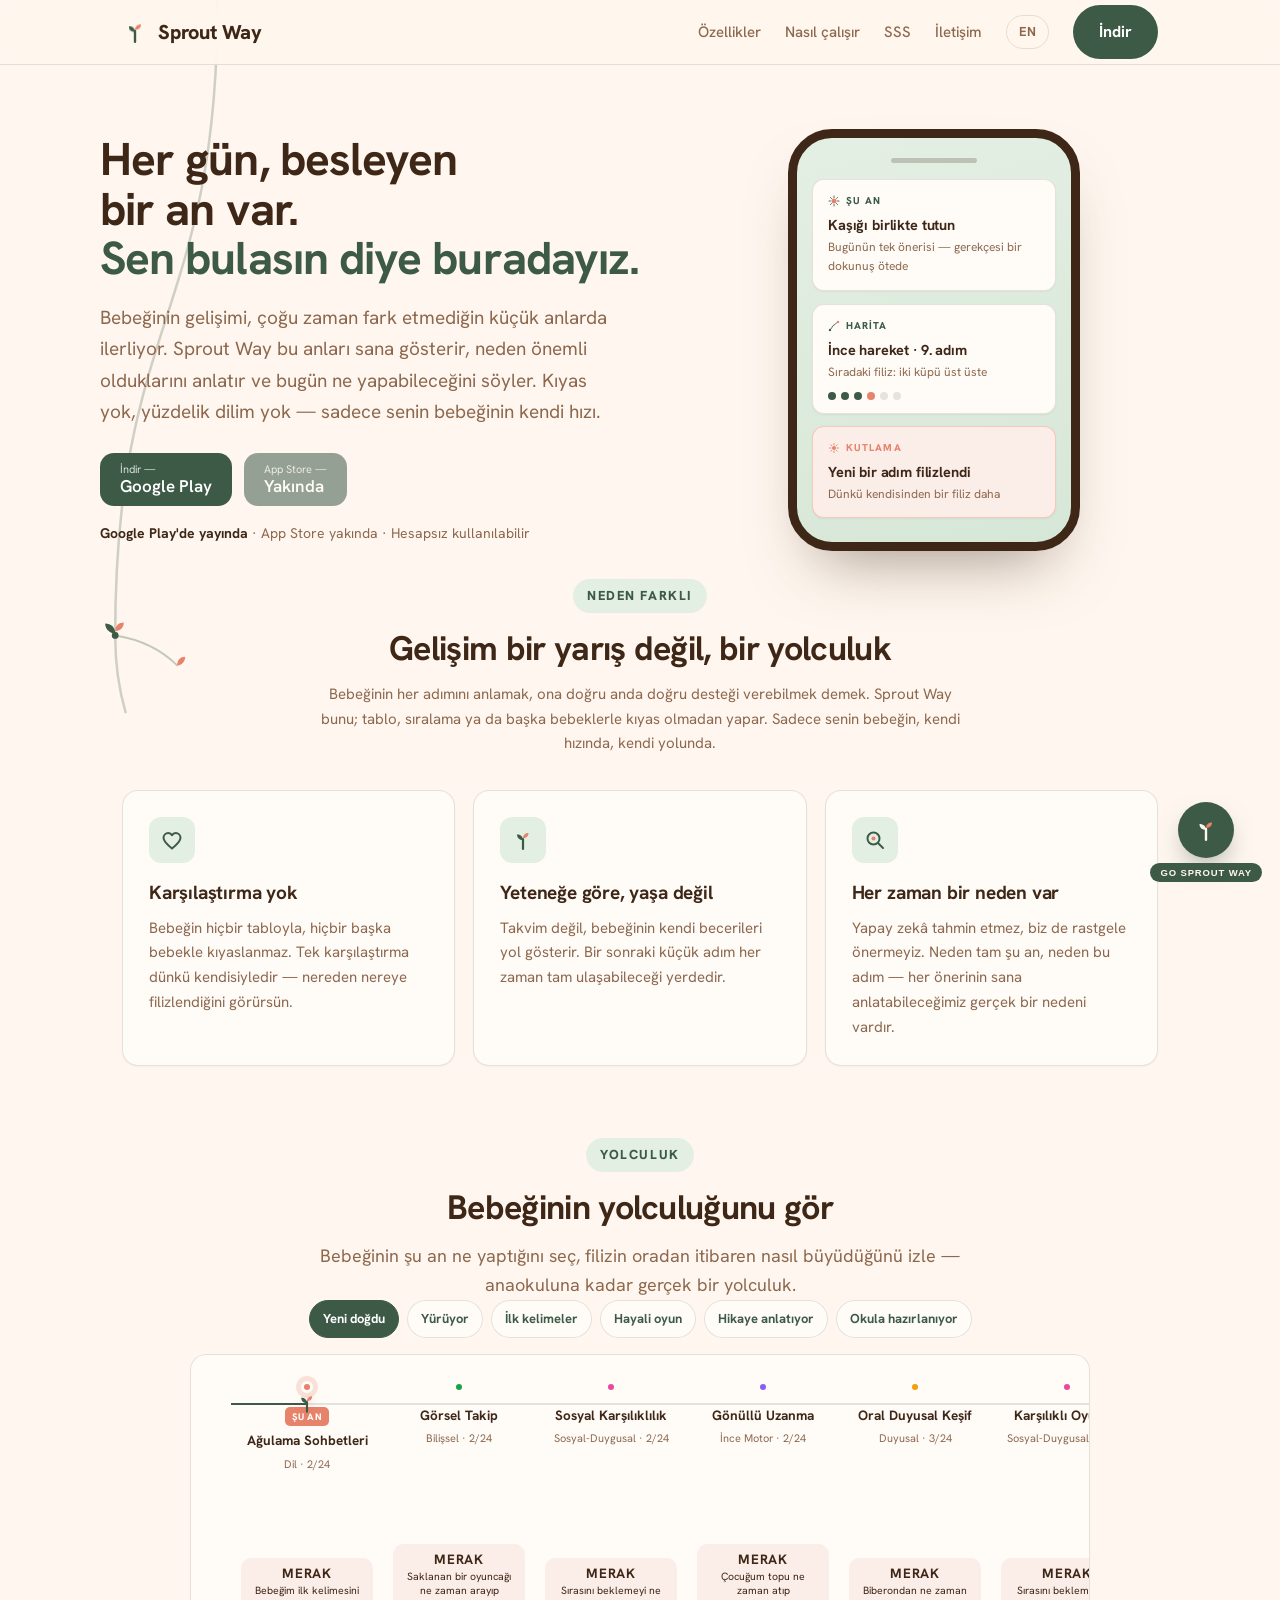
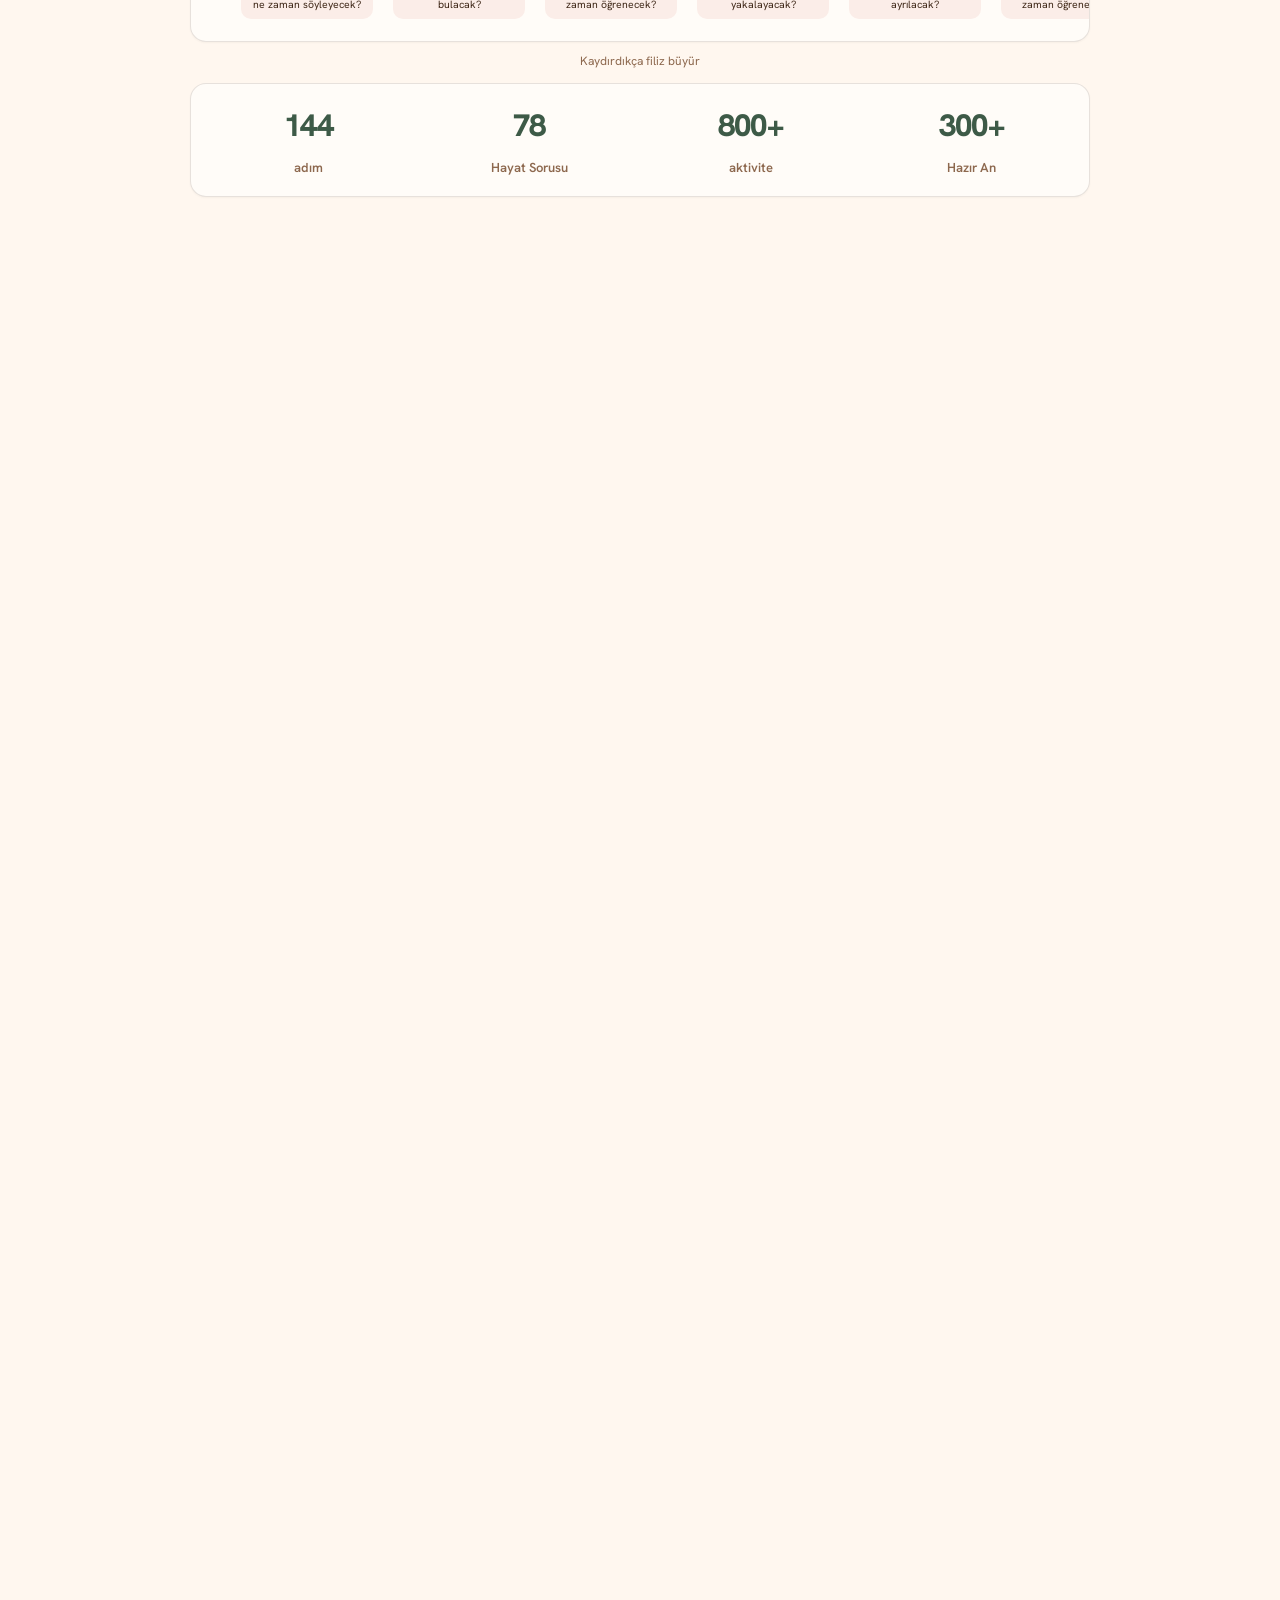
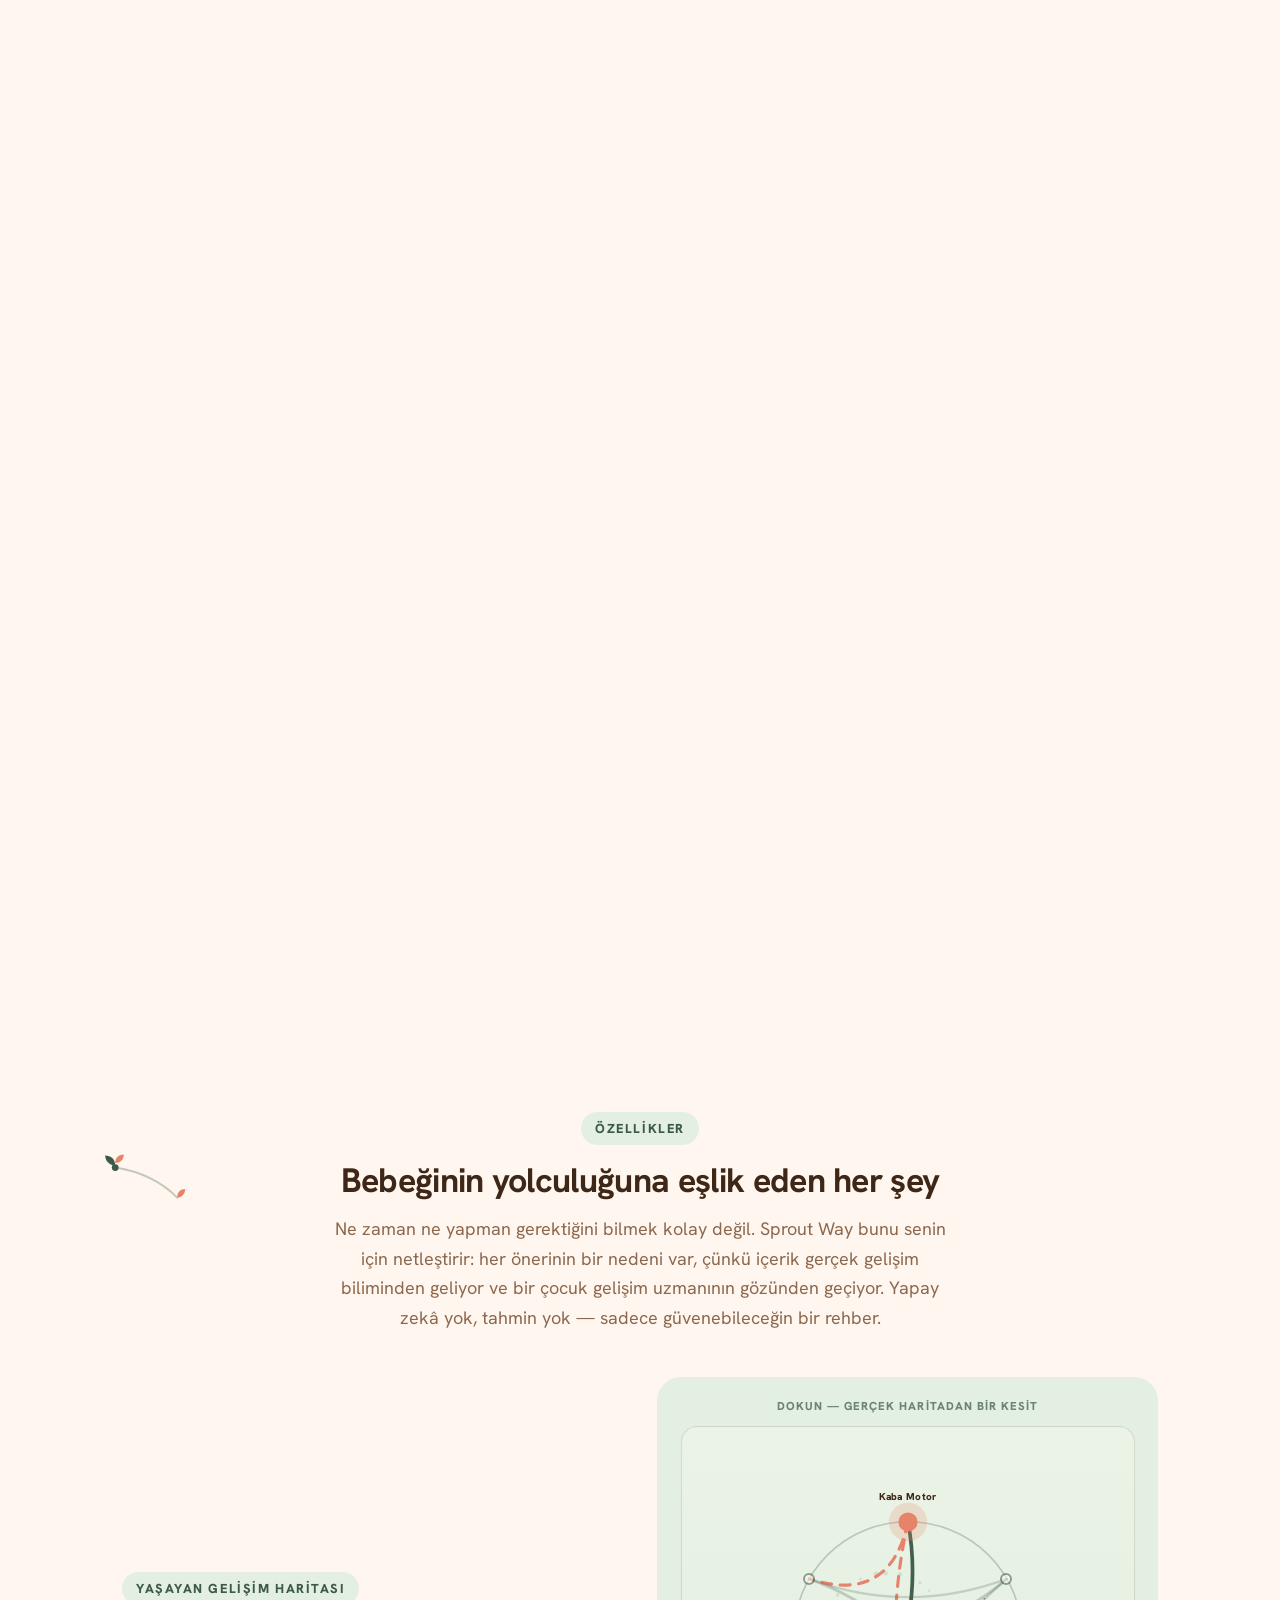
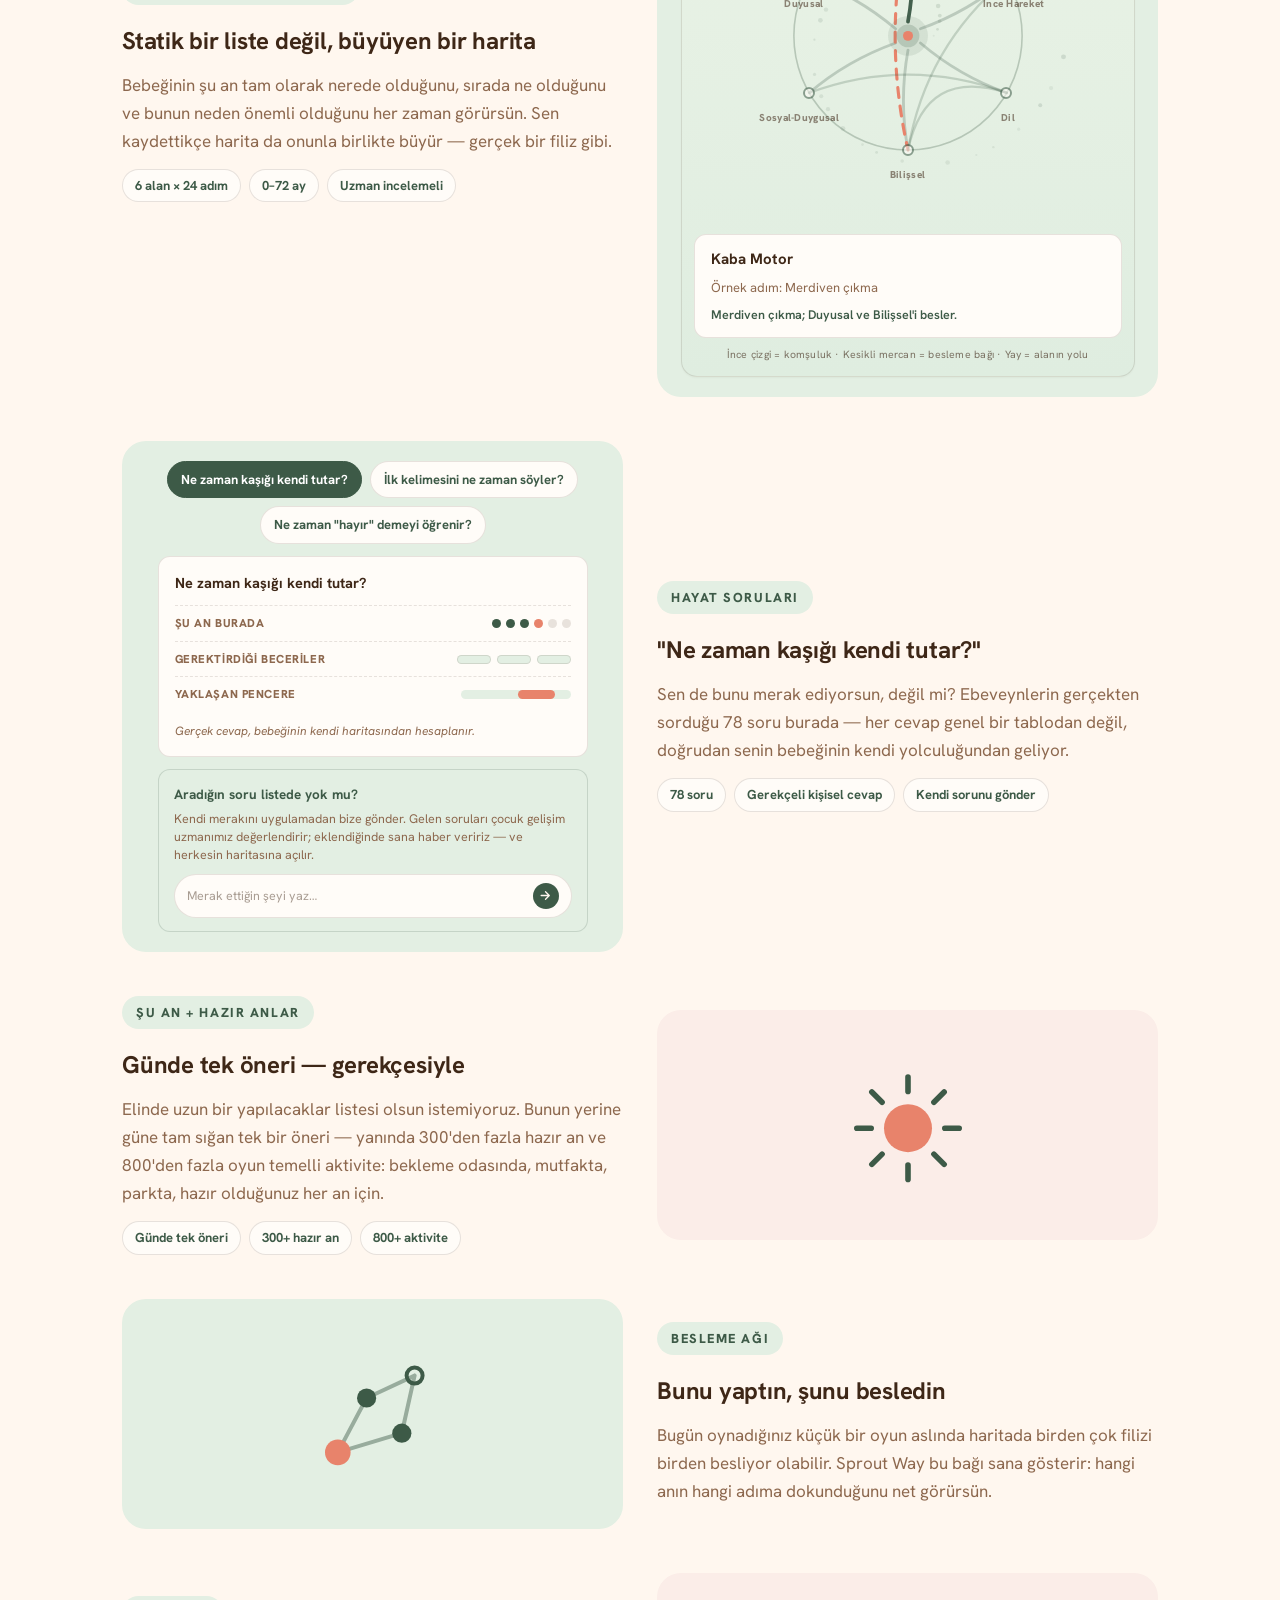
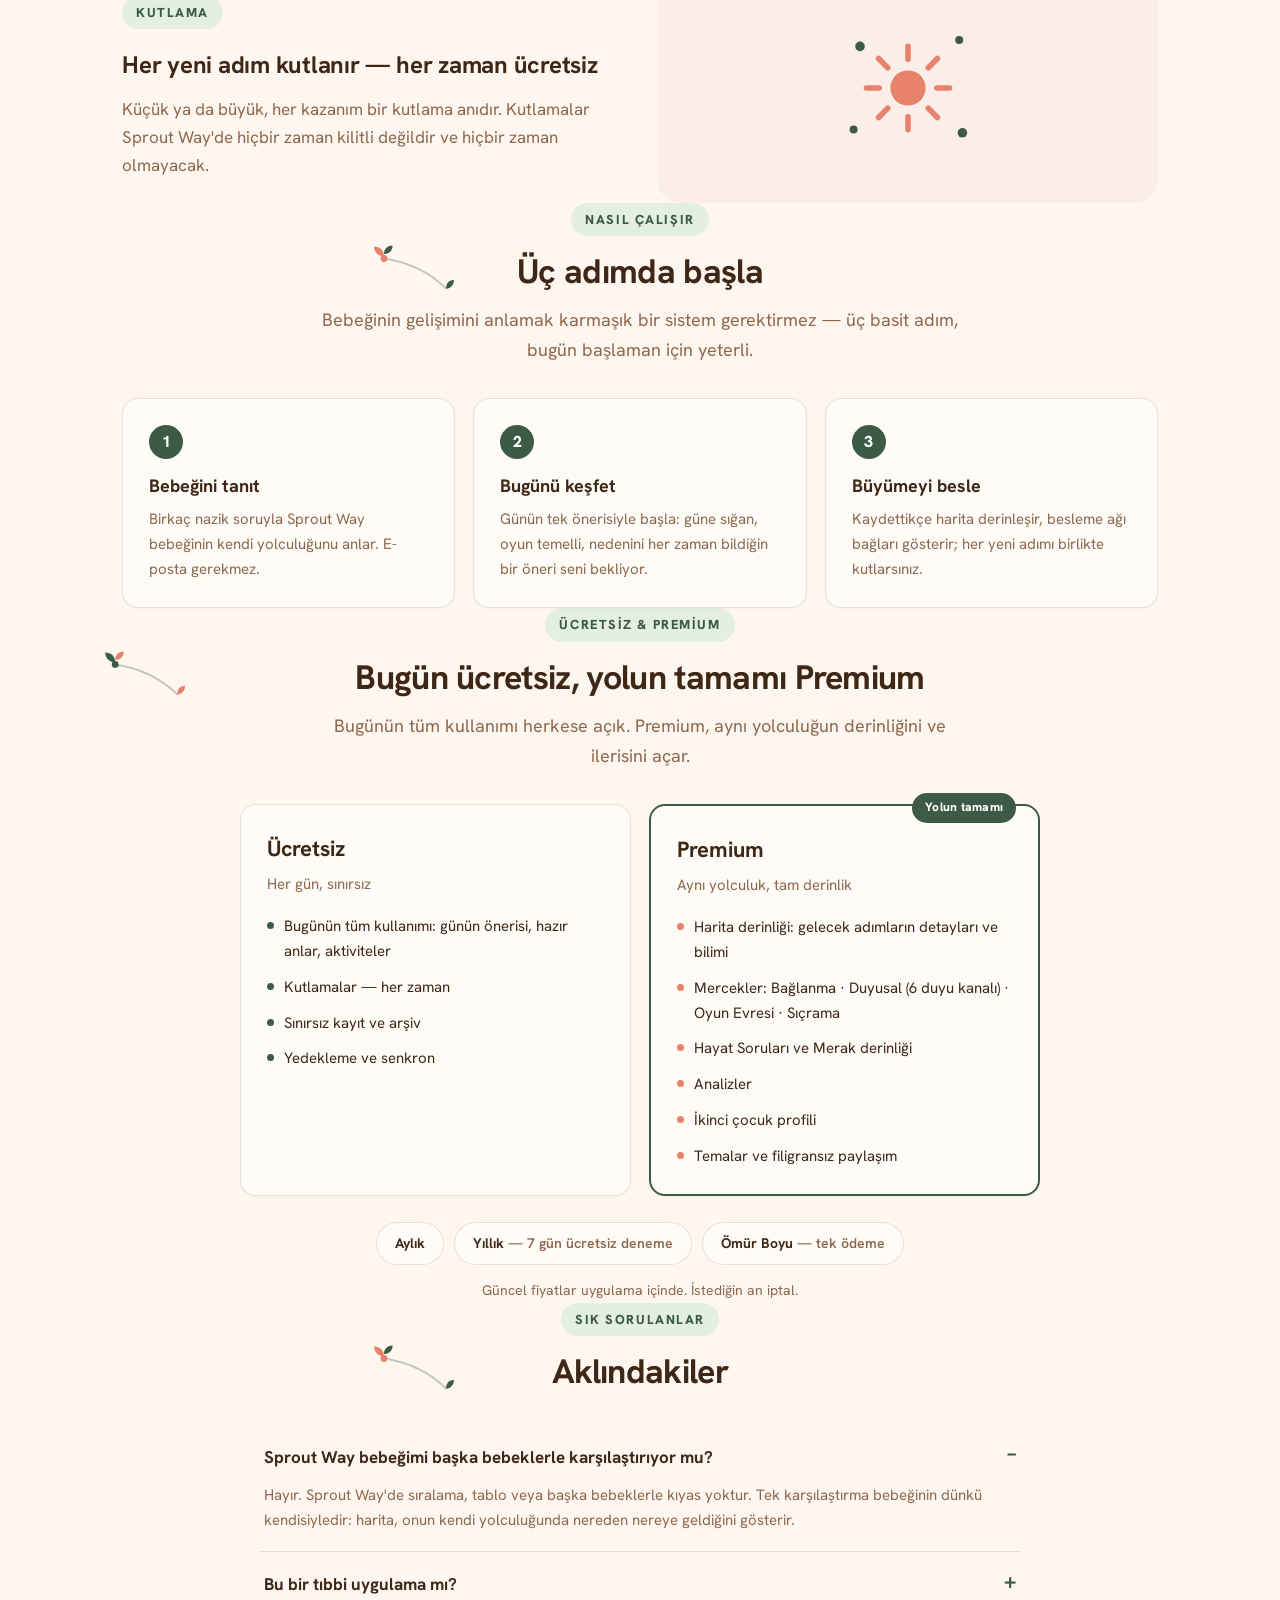
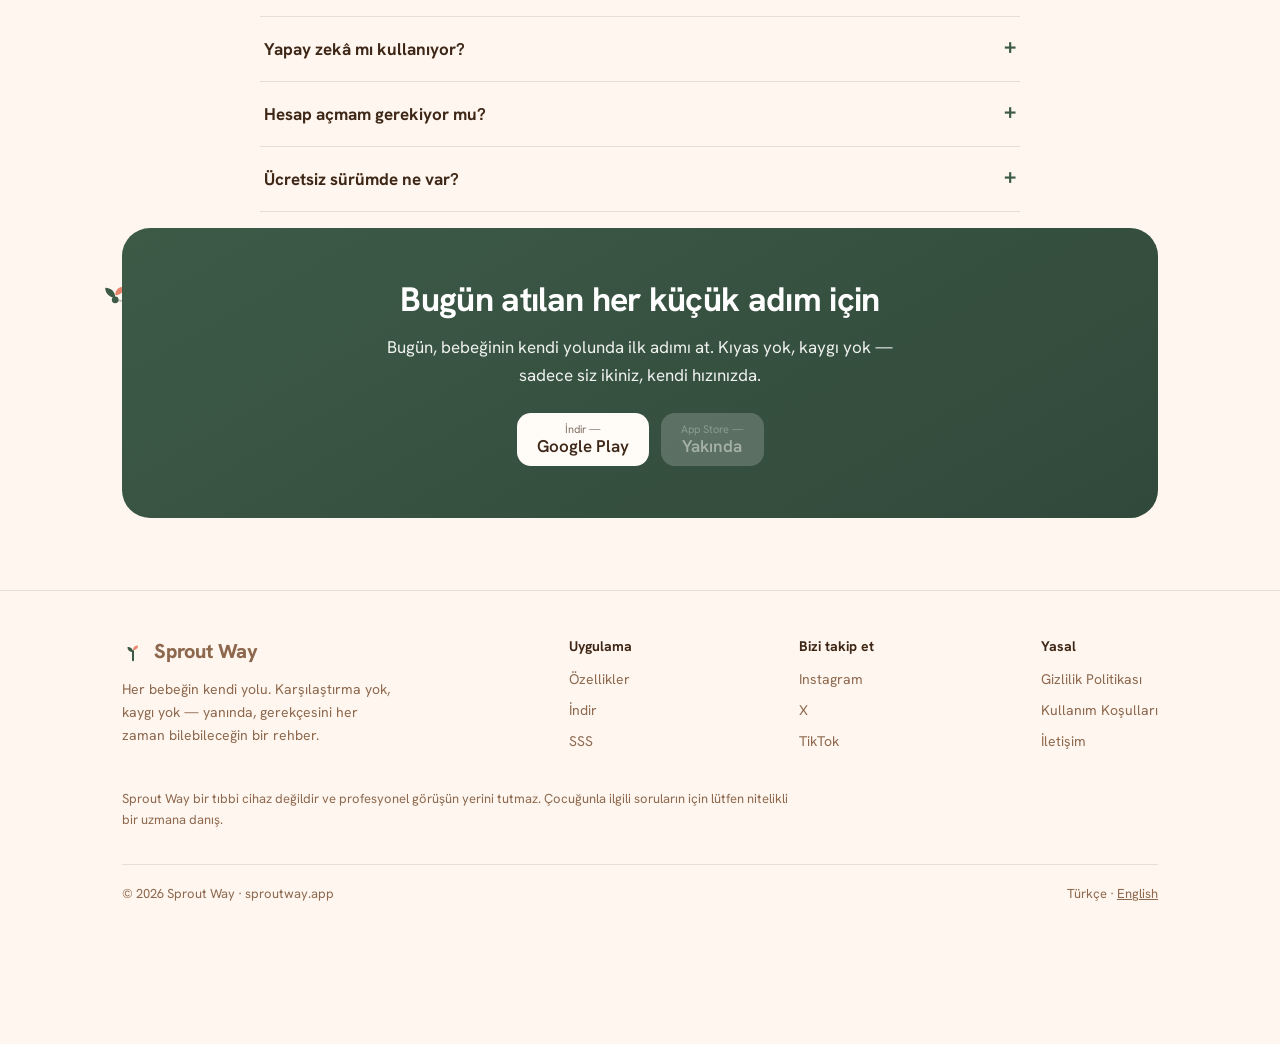
==== commit db4ad0dd: "Yolculuk 72 adım + gerçek Hayat Soruları + sen-sor-biz-cevaplayalım" ====
--- a/index.html
+++ b/index.html
@@ -329,6 +329,12 @@
   .qbars i{width:34px;height:9px;border-radius:5px;background:var(--tint);border:1px solid var(--line)}
   .qwin{position:relative;width:110px;height:9px;border-radius:5px;background:var(--tint);overflow:hidden}
   .qwin i{position:absolute;left:52%;top:0;width:34%;height:100%;background:var(--coral);border-radius:5px}
+  .qask{margin-top:12px;background:var(--tint);border:1px solid rgba(61,90,71,.18);border-radius:var(--radius-m);padding:13px 15px}
+  .qask b{display:block;font-size:13.5px;color:var(--forest);margin-bottom:4px}
+  .qask p{font-size:12.5px;color:var(--muted);line-height:1.45;margin:0}
+  .qask .qaskbar{display:flex;align-items:center;gap:8px;margin-top:10px;background:var(--card);border:1px solid var(--line);border-radius:999px;padding:8px 12px}
+  .qask .qaskbar span{font-size:12.5px;color:rgba(62,39,23,.45);flex:1;text-align:left}
+  .qask .qaskbar .qasksend{flex:0 0 26px;width:26px;height:26px;border-radius:50%;background:var(--forest);display:grid;place-items:center}
   .qnote{display:block;margin-top:10px;font-size:12px;color:var(--muted);font-style:italic}
   @media(prefers-reduced-motion:no-preference){
     .qcard.play{animation:sw-cardin .4s ease}
@@ -364,7 +370,7 @@
   .jsprout{position:absolute;top:22px;left:40px;transform:translate(-50%,-50%);filter:drop-shadow(0 2px 4px rgba(62,39,23,.18))}
   .jsprout svg{display:block}
   @media(prefers-reduced-motion:no-preference){.jsprout.pop svg{animation:sw-fabpop .5s cubic-bezier(.34,1.56,.64,1)}}
-  .jnode{flex:0 0 130px;width:130px;min-height:206px;padding:0 10px;display:flex;flex-direction:column;align-items:center;text-align:center}
+  .jnode{flex:0 0 152px;width:152px;min-height:238px;padding:0 10px;display:flex;flex-direction:column;align-items:center;text-align:center}
   .jdot{width:12px;height:12px;border-radius:50%;background:var(--jc,var(--line));border:3px solid var(--card);margin-bottom:14px;flex-shrink:0}
   .jnode .jtxt{display:flex;flex-direction:column;align-items:center;flex:1;width:100%}
   .jnow{display:none;font-style:normal;font-size:9.5px;font-weight:800;letter-spacing:.05em;color:#fff;background:var(--coral);border-radius:5px;padding:2px 7px;margin:0 auto 6px;width:fit-content}
@@ -384,7 +390,7 @@
   @media(max-width:720px){
     .jchips{gap:6px}
     .jchip{font-size:12px;padding:6px 10px}
-    .jnode{flex:0 0 118px;width:118px;min-height:200px;padding:0 8px}
+    .jnode{flex:0 0 140px;width:140px;min-height:232px;padding:0 8px}
     .jnode .jtxt b{font-size:12.5px}
     .jpanel{padding:22px 0 18px}
     .jrail{padding:0 24px}
@@ -401,7 +407,7 @@
   }
   @media(prefers-reduced-motion:no-preference){#fab.grow .fabc{animation:sw-fabpop .55s cubic-bezier(.34,1.56,.64,1)}}
   @keyframes sw-fabpop{0%{transform:scale(1)}35%{transform:scale(1.22) translateY(-7px)}65%{transform:scale(.94) translateY(2px)}100%{transform:scale(1)}}
-  .jmerak{margin-top:auto;width:100%;background:var(--coral-soft);border-radius:10px;padding:7px 8px;font-size:10.5px;line-height:1.32;color:var(--ink)}
+  .jmerak{margin-top:auto;width:100%;background:var(--coral-soft);border-radius:10px;padding:7px 8px;font-size:10.5px;line-height:1.32;color:var(--ink);display:-webkit-box;-webkit-line-clamp:5;-webkit-box-orient:vertical;overflow:hidden}
   .jmerak b{display:block;font-size:8.5px;font-weight:800;letter-spacing:.06em;color:var(--coral);text-transform:uppercase;margin-bottom:2px}
 
   /* 5 · Sayılar bandı */
@@ -583,69 +589,90 @@
     <div class="journey">
       <div class="jchips" role="group" aria-label="Bebeğin şu an ne yapıyor?">
         <button class="jchip" type="button" aria-pressed="true" data-idx="0">Yeni doğdu</button>
-        <button class="jchip" type="button" aria-pressed="false" data-idx="11">Emekliyor</button>
-        <button class="jchip" type="button" aria-pressed="false" data-idx="15">İlk kelimeler</button>
-        <button class="jchip" type="button" aria-pressed="false" data-idx="21">Kule yapıyor</button>
-        <button class="jchip" type="button" aria-pressed="false" data-idx="23">Kelimeler patlıyor</button>
-        <button class="jchip" type="button" aria-pressed="false" data-idx="28">Hayali oyun</button>
-        <button class="jchip" type="button" aria-pressed="false" data-idx="37">Hikaye anlatıyor</button>
-        <button class="jchip" type="button" aria-pressed="false" data-idx="47">Okula hazırlanıyor</button>
+        <button class="jchip" type="button" aria-pressed="false" data-idx="19">Yürüyor</button>
+        <button class="jchip" type="button" aria-pressed="false" data-idx="21">İlk kelimeler</button>
+        <button class="jchip" type="button" aria-pressed="false" data-idx="46">Hayali oyun</button>
+        <button class="jchip" type="button" aria-pressed="false" data-idx="69">Hikaye anlatıyor</button>
+        <button class="jchip" type="button" aria-pressed="false" data-idx="71">Okula hazırlanıyor</button>
       </div>
           <div class="jpanel" id="jpanel">
             <div class="jrail" id="jrail">
               <div class="jline" aria-hidden="true"></div>
               <div class="jfill" id="jfill" aria-hidden="true"></div>
               <div class="jsprout" id="jsprout" aria-hidden="true"><svg width="23" height="23" viewBox="0 0 24 24" fill="none"><path d="M12 21 V11" stroke="#3D5A47" stroke-width="2.2" stroke-linecap="round"/><path d="M12 12 C12 8.5 9.5 6.5 6 6.5 C6 10 8.5 12 12 12 Z" fill="#3D5A47"/><path d="M12 10 C12 7 14.2 5 17.5 5 C17.5 8.2 15.2 10.2 12 10 Z" fill="#E8836B"/></svg></div>
-              <div class="jnode" data-idx="0" style="--jc:#F97316"><span class="jdot"></span><div class="jtxt"><i class="jnow">ŞU AN</i><b>Baş Kontrolü</b><span>Kaba Motor · 1/24</span><div class="jmerak"><b>Merak</b>Başını ne zaman kendi tutar?</div></div></div>
-              <div class="jnode" data-idx="1" style="--jc:#8B5CF6"><span class="jdot"></span><div class="jtxt"><i class="jnow">ŞU AN</i><b>Kavrama Refleksi</b><span>İnce Motor · 1/24</span><div class="jmerak"><b>Merak</b>Parmağımı neden bu kadar sıkı tutuyor?</div></div></div>
-              <div class="jnode" data-idx="2" style="--jc:#0EA5E9"><span class="jdot"></span><div class="jtxt"><i class="jnow">ŞU AN</i><b>İlk Sesler</b><span>Dil · 1/24</span><div class="jmerak"><b>Merak</b>Bu ilk sesler ne anlama geliyor?</div></div></div>
-              <div class="jnode" data-idx="3" style="--jc:#16A34A"><span class="jdot"></span><div class="jtxt"><i class="jnow">ŞU AN</i><b>Yüz Tanıma</b><span>Bilişsel · 1/24</span><div class="jmerak"><b>Merak</b>Beni ne zaman tanır?</div></div></div>
-              <div class="jnode" data-idx="4" style="--jc:#F59E0B"><span class="jdot"></span><div class="jtxt"><i class="jnow">ŞU AN</i><b>Duyusal Tepkiler</b><span>Duyusal · 1/24</span><div class="jmerak"><b>Merak</b>Seslerden neden irkiliyor?</div></div></div>
-              <div class="jnode" data-idx="5" style="--jc:#EC4899"><span class="jdot"></span><div class="jtxt"><i class="jnow">ŞU AN</i><b>Sosyal Gülümseme</b><span>Sosyal-Duygusal · 1/24</span><div class="jmerak"><b>Merak</b>İlk gerçek gülümseme ne zaman?</div></div></div>
-              <div class="jnode" data-idx="6" style="--jc:#F59E0B"><span class="jdot"></span><div class="jtxt"><i class="jnow">ŞU AN</i><b>Dokunma Keşfi</b><span>Duyusal · 11/24</span><div class="jmerak"><b>Merak</b>Neden her şeyi elliyor?</div></div></div>
-              <div class="jnode" data-idx="7" style="--jc:#EC4899"><span class="jdot"></span><div class="jtxt"><i class="jnow">ŞU AN</i><b>Karşılıklı Oyunlar</b><span>Sosyal-Duygusal · 11/24</span><div class="jmerak"><b>Merak</b>Ne zaman benimle oynamaya başlar?</div></div></div>
-              <div class="jnode" data-idx="8" style="--jc:#F59E0B"><span class="jdot"></span><div class="jtxt"><i class="jnow">ŞU AN</i><b>Vestibüler Zevk</b><span>Duyusal · 4/24</span><div class="jmerak"><b>Merak</b>Sallanmayı neden bu kadar seviyor?</div></div></div>
-              <div class="jnode" data-idx="9" style="--jc:#0EA5E9"><span class="jdot"></span><div class="jtxt"><i class="jnow">ŞU AN</i><b>Tekrar Heceler</b><span>Dil · 4/24</span><div class="jmerak"><b>Merak</b>'Ba-ba' ne zaman anlamlı olur?</div></div></div>
-              <div class="jnode" data-idx="10" style="--jc:#8B5CF6"><span class="jdot"></span><div class="jtxt"><i class="jnow">ŞU AN</i><b>Tarak Kavrama</b><span>İnce Motor · 11/24</span><div class="jmerak"><b>Merak</b>Oyuncağı ne zaman kendi alır?</div></div></div>
-              <div class="jnode" data-idx="11" style="--jc:#F97316"><span class="jdot"></span><div class="jtxt"><i class="jnow">ŞU AN</i><b>Emekleme</b><span>Kaba Motor · 4/24</span><div class="jmerak"><b>Merak</b>Ne zaman emeklemeye başlar?</div></div></div>
-              <div class="jnode" data-idx="12" style="--jc:#8B5CF6"><span class="jdot"></span><div class="jtxt"><i class="jnow">ŞU AN</i><b>Pens Tutuşu</b><span>İnce Motor · 4/24</span><div class="jmerak"><b>Merak</b>Ufak şeyleri ne zaman toplar?</div></div></div>
-              <div class="jnode" data-idx="13" style="--jc:#16A34A"><span class="jdot"></span><div class="jtxt"><i class="jnow">ŞU AN</i><b>Nesne Kalıcılığı</b><span>Bilişsel · 4/24</span><div class="jmerak"><b>Merak</b>Sakladığım oyuncağı arar mı?</div></div></div>
-              <div class="jnode" data-idx="14" style="--jc:#EC4899"><span class="jdot"></span><div class="jtxt"><i class="jnow">ŞU AN</i><b>Sosyal Referans</b><span>Sosyal-Duygusal · 4/24</span><div class="jmerak"><b>Merak</b>Neden önce benim yüzüme bakıyor?</div></div></div>
-              <div class="jnode" data-idx="15" style="--jc:#0EA5E9"><span class="jdot"></span><div class="jtxt"><i class="jnow">ŞU AN</i><b>İlk Kelimeler</b><span>Dil · 6/24</span><div class="jmerak"><b>Merak</b>İlk kelimesini ne zaman söyler?</div></div></div>
-              <div class="jnode" data-idx="16" style="--jc:#F97316"><span class="jdot"></span><div class="jtxt"><i class="jnow">ŞU AN</i><b>Geri Geri Yürüme</b><span>Kaba Motor · 11/24</span><div class="jmerak"><b>Merak</b>Geri geri yürümesi normal mi?</div></div></div>
-              <div class="jnode" data-idx="17" style="--jc:#F59E0B"><span class="jdot"></span><div class="jtxt"><i class="jnow">ŞU AN</i><b>Duyusal Öz-Düzenleme</b><span>Duyusal · 8/24</span><div class="jmerak"><b>Merak</b>Kendini nasıl sakinleştirir?</div></div></div>
-              <div class="jnode" data-idx="18" style="--jc:#F97316"><span class="jdot"></span><div class="jtxt"><i class="jnow">ŞU AN</i><b>Merdiven Çıkma</b><span>Kaba Motor · 8/24</span><div class="jmerak"><b>Merak</b>Merdiveni ne zaman çıkar?</div></div></div>
-              <div class="jnode" data-idx="19" style="--jc:#F59E0B"><span class="jdot"></span><div class="jtxt"><i class="jnow">ŞU AN</i><b>Elle Yemek Keşfi</b><span>Duyusal · 14/24</span><div class="jmerak"><b>Merak</b>Yemekle oynaması sorun mu?</div></div></div>
-              <div class="jnode" data-idx="20" style="--jc:#16A34A"><span class="jdot"></span><div class="jtxt"><i class="jnow">ŞU AN</i><b>Kategori Anlama</b><span>Bilişsel · 7/24</span><div class="jmerak"><b>Merak</b>Nesneleri ne zaman gruplar?</div></div></div>
-              <div class="jnode" data-idx="21" style="--jc:#8B5CF6"><span class="jdot"></span><div class="jtxt"><i class="jnow">ŞU AN</i><b>Blok Yığma</b><span>İnce Motor · 8/24</span><div class="jmerak"><b>Merak</b>Kaç küpü üst üste koyabilir?</div></div></div>
-              <div class="jnode" data-idx="22" style="--jc:#EC4899"><span class="jdot"></span><div class="jtxt"><i class="jnow">ŞU AN</i><b>Paralel Oyun</b><span>Sosyal-Duygusal · 7/24</span><div class="jmerak"><b>Merak</b>Neden yan yana ama ayrı oynuyor?</div></div></div>
-              <div class="jnode" data-idx="23" style="--jc:#0EA5E9"><span class="jdot"></span><div class="jtxt"><i class="jnow">ŞU AN</i><b>Kelime Patlaması</b><span>Dil · 8/24</span><div class="jmerak"><b>Merak</b>Kelimeler ne zaman patlar?</div></div></div>
-              <div class="jnode" data-idx="24" style="--jc:#8B5CF6"><span class="jdot"></span><div class="jtxt"><i class="jnow">ŞU AN</i><b>Şekil Yerleştirme</b><span>İnce Motor · 14/24</span><div class="jmerak"><b>Merak</b>Şekilleri ne zaman eşleştirir?</div></div></div>
-              <div class="jnode" data-idx="25" style="--jc:#16A34A"><span class="jdot"></span><div class="jtxt"><i class="jnow">ŞU AN</i><b>İlk Yapbozlar</b><span>Bilişsel · 14/24</span><div class="jmerak"><b>Merak</b>Yapbozu ne zaman tek yapar?</div></div></div>
-              <div class="jnode" data-idx="26" style="--jc:#F97316"><span class="jdot"></span><div class="jtxt"><i class="jnow">ŞU AN</i><b>Çizgide Yürüme</b><span>Kaba Motor · 14/24</span><div class="jmerak"><b>Merak</b>Dengesi ne zaman oturur?</div></div></div>
-              <div class="jnode" data-idx="27" style="--jc:#0EA5E9"><span class="jdot"></span><div class="jtxt"><i class="jnow">ŞU AN</i><b>İsmiyle Çağırır</b><span>Dil · 11/24</span><div class="jmerak"><b>Merak</b>Ne zaman adımla seslenir?</div></div></div>
-              <div class="jnode" data-idx="28" style="--jc:#EC4899"><span class="jdot"></span><div class="jtxt"><i class="jnow">ŞU AN</i><b>Hayali Oyun</b><span>Sosyal-Duygusal · 15/24</span><div class="jmerak"><b>Merak</b>Hayali oyun ne zaman başlar?</div></div></div>
-              <div class="jnode" data-idx="29" style="--jc:#16A34A"><span class="jdot"></span><div class="jtxt"><i class="jnow">ŞU AN</i><b>Sınıflama / Gruplama</b><span>Bilişsel · 10/24</span><div class="jmerak"><b>Merak</b>Renklere göre ne zaman ayırır?</div></div></div>
-              <div class="jnode" data-idx="30" style="--jc:#F97316"><span class="jdot"></span><div class="jtxt"><i class="jnow">ŞU AN</i><b>Tek Ayak Üstünde Durma</b><span>Kaba Motor · 17/24</span><div class="jmerak"><b>Merak</b>Tek ayak üstünde ne zaman durur?</div></div></div>
-              <div class="jnode" data-idx="31" style="--jc:#8B5CF6"><span class="jdot"></span><div class="jtxt"><i class="jnow">ŞU AN</i><b>Makasla Kesme</b><span>İnce Motor · 17/24</span><div class="jmerak"><b>Merak</b>Makası ne zaman güvenle tutar?</div></div></div>
-              <div class="jnode" data-idx="32" style="--jc:#0EA5E9"><span class="jdot"></span><div class="jtxt"><i class="jnow">ŞU AN</i><b>Çoğul Ekleri</b><span>Dil · 14/24</span><div class="jmerak"><b>Merak</b>Dilbilgisi ne zaman düzelir?</div></div></div>
-              <div class="jnode" data-idx="33" style="--jc:#F59E0B"><span class="jdot"></span><div class="jtxt"><i class="jnow">ŞU AN</i><b>İnce Motor-Duyusal Uyum</b><span>Duyusal · 17/24</span><div class="jmerak"><b>Merak</b>El-göz uyumu nasıl keskinleşir?</div></div></div>
-              <div class="jnode" data-idx="34" style="--jc:#0EA5E9"><span class="jdot"></span><div class="jtxt"><i class="jnow">ŞU AN</i><b>Geçmiş Zaman</b><span>Dil · 17/24</span><div class="jmerak"><b>Merak</b>Dünü ne zaman anlatabilir?</div></div></div>
-              <div class="jnode" data-idx="35" style="--jc:#16A34A"><span class="jdot"></span><div class="jtxt"><i class="jnow">ŞU AN</i><b>1'den 10'a Sayma</b><span>Bilişsel · 18/24</span><div class="jmerak"><b>Merak</b>Sayıları ne zaman gerçekten sayar?</div></div></div>
-              <div class="jnode" data-idx="36" style="--jc:#EC4899"><span class="jdot"></span><div class="jtxt"><i class="jnow">ŞU AN</i><b>Arkadaşlık Kurma</b><span>Sosyal-Duygusal · 18/24</span><div class="jmerak"><b>Merak</b>İlk arkadaşını ne zaman edinir?</div></div></div>
-              <div class="jnode" data-idx="37" style="--jc:#0EA5E9"><span class="jdot"></span><div class="jtxt"><i class="jnow">ŞU AN</i><b>Akıcı Anlatıcı</b><span>Dil · 21/24</span><div class="jmerak"><b>Merak</b>Hikayeyi baştan sona anlatır mı?</div></div></div>
-              <div class="jnode" data-idx="38" style="--jc:#F97316"><span class="jdot"></span><div class="jtxt"><i class="jnow">ŞU AN</i><b>Sekerek ve Dörtnala Koşma</b><span>Kaba Motor · 21/24</span><div class="jmerak"><b>Merak</b>Sekmeyi ne zaman öğrenir?</div></div></div>
-              <div class="jnode" data-idx="39" style="--jc:#8B5CF6"><span class="jdot"></span><div class="jtxt"><i class="jnow">ŞU AN</i><b>Adını Yazma</b><span>İnce Motor · 21/24</span><div class="jmerak"><b>Merak</b>Adını ne zaman yazar?</div></div></div>
-              <div class="jnode" data-idx="40" style="--jc:#16A34A"><span class="jdot"></span><div class="jtxt"><i class="jnow">ŞU AN</i><b>Ondan Öteye Sayma</b><span>Bilişsel · 21/24</span><div class="jmerak"><b>Merak</b>Okula sayılarla hazır mı?</div></div></div>
-              <div class="jnode" data-idx="41" style="--jc:#EC4899"><span class="jdot"></span><div class="jtxt"><i class="jnow">ŞU AN</i><b>Adil Oyun ve Kurallar</b><span>Sosyal-Duygusal · 21/24</span><div class="jmerak"><b>Merak</b>Kaybetmeyi ne zaman kaldırır?</div></div></div>
-              <div class="jnode" data-idx="42" style="--jc:#F59E0B"><span class="jdot"></span><div class="jtxt"><i class="jnow">ŞU AN</i><b>Rafine Denge ve Vücut Kontrolü</b><span>Duyusal · 21/24</span><div class="jmerak"><b>Merak</b>Beden kontrolü ne zaman oturur?</div></div></div>
-              <div class="jnode" data-idx="43" style="--jc:#0EA5E9"><span class="jdot"></span><div class="jtxt"><i class="jnow">ŞU AN</i><b>Kendini Tanıtır</b><span>Dil · 24/24</span><div class="jmerak"><b>Merak</b>Kendini tanıtabilir mi?</div></div></div>
-              <div class="jnode" data-idx="44" style="--jc:#F97316"><span class="jdot"></span><div class="jtxt"><i class="jnow">ŞU AN</i><b>İki Tekerlekli Bisiklet ve Çeviklik</b><span>Kaba Motor · 24/24</span><div class="jmerak"><b>Merak</b>Bisiklete ne zaman biner?</div></div></div>
-              <div class="jnode" data-idx="45" style="--jc:#8B5CF6"><span class="jdot"></span><div class="jtxt"><i class="jnow">ŞU AN</i><b>Olgun Kalem & Yazı</b><span>İnce Motor · 24/24</span><div class="jmerak"><b>Merak</b>Kalemi doğru nasıl tutar?</div></div></div>
-              <div class="jnode" data-idx="46" style="--jc:#16A34A"><span class="jdot"></span><div class="jtxt"><i class="jnow">ŞU AN</i><b>Kurallı Oyun ve Akıl Yürütme</b><span>Bilişsel · 24/24</span><div class="jmerak"><b>Merak</b>Kurallı oyunu ne zaman anlar?</div></div></div>
-              <div class="jnode" data-idx="47" style="--jc:#EC4899"><span class="jdot"></span><div class="jtxt"><i class="jnow">ŞU AN</i><b>Kısa Ayrılığa Dayanmak</b><span>Sosyal-Duygusal · 24/24</span><div class="jmerak"><b>Merak</b>Okulda ayrılığa hazır mı?</div></div></div>
-              <div class="jnode" data-idx="48" style="--jc:#F59E0B"><span class="jdot"></span><div class="jtxt"><i class="jnow">ŞU AN</i><b>Dikkat için Duyusal Ayar</b><span>Duyusal · 24/24</span><div class="jmerak"><b>Merak</b>Dikkatini nasıl toplar?</div></div></div>
-              <div class="jnode jcap" data-idx="49"><span class="jdot"></span><div class="jtxt"><b>Anaokuluna Hazır</b><span>Yolculuğun bu noktasına kadar geldiniz</span></div></div>
+              <div class="jnode" data-idx="0" style="--jc:#0EA5E9"><span class="jdot"></span><div class="jtxt"><i class="jnow">ŞU AN</i><b>Ağulama Sohbetleri</b><span>Dil · 2/24</span><div class="jmerak"><b>Merak</b>Bebeğim ilk kelimesini ne zaman söyleyecek?</div></div></div>
+              <div class="jnode" data-idx="1" style="--jc:#16A34A"><span class="jdot"></span><div class="jtxt"><i class="jnow">ŞU AN</i><b>Görsel Takip</b><span>Bilişsel · 2/24</span><div class="jmerak"><b>Merak</b>Saklanan bir oyuncağı ne zaman arayıp bulacak?</div></div></div>
+              <div class="jnode" data-idx="2" style="--jc:#EC4899"><span class="jdot"></span><div class="jtxt"><i class="jnow">ŞU AN</i><b>Sosyal Karşılıklılık</b><span>Sosyal-Duygusal · 2/24</span><div class="jmerak"><b>Merak</b>Sırasını beklemeyi ne zaman öğrenecek?</div></div></div>
+              <div class="jnode" data-idx="3" style="--jc:#8B5CF6"><span class="jdot"></span><div class="jtxt"><i class="jnow">ŞU AN</i><b>Gönüllü Uzanma</b><span>İnce Motor · 2/24</span><div class="jmerak"><b>Merak</b>Çocuğum topu ne zaman atıp yakalayacak?</div></div></div>
+              <div class="jnode" data-idx="4" style="--jc:#F59E0B"><span class="jdot"></span><div class="jtxt"><i class="jnow">ŞU AN</i><b>Oral Duyusal Keşif</b><span>Duyusal · 3/24</span><div class="jmerak"><b>Merak</b>Biberondan ne zaman ayrılacak?</div></div></div>
+              <div class="jnode" data-idx="5" style="--jc:#EC4899"><span class="jdot"></span><div class="jtxt"><i class="jnow">ŞU AN</i><b>Karşılıklı Oyunlar</b><span>Sosyal-Duygusal · 11/24</span><div class="jmerak"><b>Merak</b>Sırasını beklemeyi ne zaman öğrenecek?</div></div></div>
+              <div class="jnode" data-idx="6" style="--jc:#16A34A"><span class="jdot"></span><div class="jtxt"><i class="jnow">ŞU AN</i><b>Neden-Sonuç</b><span>Bilişsel · 3/24</span><div class="jmerak"><b>Merak</b>Neden her şeyi yere fırlatıyor?</div></div></div>
+              <div class="jnode" data-idx="7" style="--jc:#F97316"><span class="jdot"></span><div class="jtxt"><i class="jnow">ŞU AN</i><b>Desteksiz Oturma</b><span>Kaba Motor · 3/24</span><div class="jmerak"><b>Merak</b>Bebeğim ne zaman yürüyecek?</div></div></div>
+              <div class="jnode" data-idx="8" style="--jc:#8B5CF6"><span class="jdot"></span><div class="jtxt"><i class="jnow">ŞU AN</i><b>El Transferi</b><span>İnce Motor · 3/24</span><div class="jmerak"><b>Merak</b>Bebeğim parmaklarıyla ne zaman kendi başına yiyecek?</div></div></div>
+              <div class="jnode" data-idx="9" style="--jc:#F59E0B"><span class="jdot"></span><div class="jtxt"><i class="jnow">ŞU AN</i><b>El-Ağız Keşfi</b><span>Duyusal · 12/24</span><div class="jmerak"><b>Merak</b>Neden her şeyi ağzına götürüyor?</div></div></div>
+              <div class="jnode" data-idx="10" style="--jc:#0EA5E9"><span class="jdot"></span><div class="jtxt"><i class="jnow">ŞU AN</i><b>Tekrar Heceler</b><span>Dil · 4/24</span><div class="jmerak"><b>Merak</b>Bebeğim ilk kelimesini ne zaman söyleyecek?</div></div></div>
+              <div class="jnode" data-idx="11" style="--jc:#F59E0B"><span class="jdot"></span><div class="jtxt"><i class="jnow">ŞU AN</i><b>Proprioseptif Keşif</b><span>Duyusal · 5/24</span><div class="jmerak"><b>Merak</b>Ne zaman koşup zıplayacak?</div></div></div>
+              <div class="jnode" data-idx="12" style="--jc:#F97316"><span class="jdot"></span><div class="jtxt"><i class="jnow">ŞU AN</i><b>Tutunarak Ayakta</b><span>Kaba Motor · 5/24</span><div class="jmerak"><b>Merak</b>Bebeğim ne zaman yürüyecek?</div></div></div>
+              <div class="jnode" data-idx="13" style="--jc:#EC4899"><span class="jdot"></span><div class="jtxt"><i class="jnow">ŞU AN</i><b>Sosyal Referans</b><span>Sosyal-Duygusal · 4/24</span><div class="jmerak"><b>Merak</b>Bebek arabası olmadan yürüyüşe ne zaman çıkabileceğiz?</div></div></div>
+              <div class="jnode" data-idx="14" style="--jc:#EC4899"><span class="jdot"></span><div class="jtxt"><i class="jnow">ŞU AN</i><b>Bağlanma Davranışları</b><span>Sosyal-Duygusal · 5/24</span><div class="jmerak"><b>Merak</b>Neden odadan çıkınca ağlıyor?</div></div></div>
+              <div class="jnode" data-idx="15" style="--jc:#F59E0B"><span class="jdot"></span><div class="jtxt"><i class="jnow">ŞU AN</i><b>Doku Toleransı</b><span>Duyusal · 6/24</span><div class="jmerak"><b>Merak</b>Diş fırçalamaya ne zaman izin verecek?</div></div></div>
+              <div class="jnode" data-idx="16" style="--jc:#8B5CF6"><span class="jdot"></span><div class="jtxt"><i class="jnow">ŞU AN</i><b>İşaret Etme</b><span>İnce Motor · 5/24</span><div class="jmerak"><b>Merak</b>İstediğini kelimelerle ne zaman anlatacak?</div></div></div>
+              <div class="jnode" data-idx="17" style="--jc:#EC4899"><span class="jdot"></span><div class="jtxt"><i class="jnow">ŞU AN</i><b>Ortak Dikkat</b><span>Sosyal-Duygusal · 12/24</span><div class="jmerak"><b>Merak</b>Neden parmağıyla işaret edip sana bakıyor?</div></div></div>
+              <div class="jnode" data-idx="18" style="--jc:#16A34A"><span class="jdot"></span><div class="jtxt"><i class="jnow">ŞU AN</i><b>Araç-Amaç İlişkisi</b><span>Bilişsel · 5/24</span><div class="jmerak"><b>Merak</b>Bir sorunla karşılaşınca çözüm yolunu ne zaman kendi kendine bulacak?</div></div></div>
+              <div class="jnode" data-idx="19" style="--jc:#F97316"><span class="jdot"></span><div class="jtxt"><i class="jnow">ŞU AN</i><b>Bağımsız Yürüme</b><span>Kaba Motor · 7/24</span><div class="jmerak"><b>Merak</b>Tuvaletini ne zaman söyleyecek?</div></div></div>
+              <div class="jnode" data-idx="20" style="--jc:#F59E0B"><span class="jdot"></span><div class="jtxt"><i class="jnow">ŞU AN</i><b>Su ve Köpük Keşfi</b><span>Duyusal · 13/24</span><div class="jmerak"><b>Merak</b>Ellerini ne zaman kendi başına yıkayacak?</div></div></div>
+              <div class="jnode" data-idx="21" style="--jc:#0EA5E9"><span class="jdot"></span><div class="jtxt"><i class="jnow">ŞU AN</i><b>İlk Kelimeler</b><span>Dil · 6/24</span><div class="jmerak"><b>Merak</b>Kendi ismini ne zaman söyleyecek?</div></div></div>
+              <div class="jnode" data-idx="22" style="--jc:#8B5CF6"><span class="jdot"></span><div class="jtxt"><i class="jnow">ŞU AN</i><b>Parmakla Yeme</b><span>İnce Motor · 13/24</span><div class="jmerak"><b>Merak</b>Bebeğim ne zaman kendi başına kaşık kullanacak?</div></div></div>
+              <div class="jnode" data-idx="23" style="--jc:#8B5CF6"><span class="jdot"></span><div class="jtxt"><i class="jnow">ŞU AN</i><b>Koyma / Çıkarma</b><span>İnce Motor · 6/24</span><div class="jmerak"><b>Merak</b>Kendi başına ne zaman giyinecek?</div></div></div>
+              <div class="jnode" data-idx="24" style="--jc:#16A34A"><span class="jdot"></span><div class="jtxt"><i class="jnow">ŞU AN</i><b>Sembolik Oyun Tohumları</b><span>Bilişsel · 6/24</span><div class="jmerak"><b>Merak</b>Neden her yaptığımı taklit ediyor?</div></div></div>
+              <div class="jnode" data-idx="25" style="--jc:#F59E0B"><span class="jdot"></span><div class="jtxt"><i class="jnow">ŞU AN</i><b>Duyusal Öz-Düzenleme</b><span>Duyusal · 8/24</span><div class="jmerak"><b>Merak</b>Bebeğim ne zaman gece boyu uyuyacak?</div></div></div>
+              <div class="jnode" data-idx="26" style="--jc:#0EA5E9"><span class="jdot"></span><div class="jtxt"><i class="jnow">ŞU AN</i><b>Kelime Büyümesi</b><span>Dil · 7/24</span><div class="jmerak"><b>Merak</b>İki kelimeyi birleştirip ne zaman konuşacak? ("anne su" gibi)</div></div></div>
+              <div class="jnode" data-idx="27" style="--jc:#F97316"><span class="jdot"></span><div class="jtxt"><i class="jnow">ŞU AN</i><b>Merdiven Çıkma</b><span>Kaba Motor · 8/24</span><div class="jmerak"><b>Merak</b>Merdivenleri ne zaman tek başına çıkacak?</div></div></div>
+              <div class="jnode" data-idx="28" style="--jc:#F59E0B"><span class="jdot"></span><div class="jtxt"><i class="jnow">ŞU AN</i><b>Elle Yemek Keşfi</b><span>Duyusal · 14/24</span><div class="jmerak"><b>Merak</b>Bir öğünü baştan sona kendi başına ne zaman yiyecek?</div></div></div>
+              <div class="jnode" data-idx="29" style="--jc:#8B5CF6"><span class="jdot"></span><div class="jtxt"><i class="jnow">ŞU AN</i><b>Kalemle Çizme</b><span>İnce Motor · 7/24</span><div class="jmerak"><b>Merak</b>Kalemi doğru tutup makası ne zaman kullanacak?</div></div></div>
+              <div class="jnode" data-idx="30" style="--jc:#16A34A"><span class="jdot"></span><div class="jtxt"><i class="jnow">ŞU AN</i><b>Kategori Anlama</b><span>Bilişsel · 7/24</span><div class="jmerak"><b>Merak</b>1'den 10'a kadar ne zaman sayacak?</div></div></div>
+              <div class="jnode" data-idx="31" style="--jc:#F97316"><span class="jdot"></span><div class="jtxt"><i class="jnow">ŞU AN</i><b>Koşma</b><span>Kaba Motor · 9/24</span><div class="jmerak"><b>Merak</b>Çocuğum bisiklete (denge/üç teker) ne zaman binecek?</div></div></div>
+              <div class="jnode" data-idx="32" style="--jc:#EC4899"><span class="jdot"></span><div class="jtxt"><i class="jnow">ŞU AN</i><b>Duyguları Gösterme</b><span>Sosyal-Duygusal · 14/24</span><div class="jmerak"><b>Merak</b>Uykusunun geldiğini ne zaman sözle anlatacak?</div></div></div>
+              <div class="jnode" data-idx="33" style="--jc:#EC4899"><span class="jdot"></span><div class="jtxt"><i class="jnow">ŞU AN</i><b>Paralel Oyun</b><span>Sosyal-Duygusal · 7/24</span><div class="jmerak"><b>Merak</b>Arkadaşlarıyla birlikte ne zaman oynayacak?</div></div></div>
+              <div class="jnode" data-idx="34" style="--jc:#0EA5E9"><span class="jdot"></span><div class="jtxt"><i class="jnow">ŞU AN</i><b>2 Kelimeli Kombinasyon</b><span>Dil · 9/24</span><div class="jmerak"><b>Merak</b>Ne zaman tam bir cümle kuracak?</div></div></div>
+              <div class="jnode" data-idx="35" style="--jc:#8B5CF6"><span class="jdot"></span><div class="jtxt"><i class="jnow">ŞU AN</i><b>Kaşık Kullanımı</b><span>İnce Motor · 10/24</span><div class="jmerak"><b>Merak</b>Çatalı ne zaman kullanmaya başlayacak?</div></div></div>
+              <div class="jnode" data-idx="36" style="--jc:#8B5CF6"><span class="jdot"></span><div class="jtxt"><i class="jnow">ŞU AN</i><b>Şekil Yerleştirme</b><span>İnce Motor · 14/24</span><div class="jmerak"><b>Merak</b>Ayakkabılarını ne zaman kendisi giyecek?</div></div></div>
+              <div class="jnode" data-idx="37" style="--jc:#F97316"><span class="jdot"></span><div class="jtxt"><i class="jnow">ŞU AN</i><b>Topu Tekmeleme</b><span>Kaba Motor · 13/24</span><div class="jmerak"><b>Merak</b>Çocuğum topu ne zaman atıp yakalayacak?</div></div></div>
+              <div class="jnode" data-idx="38" style="--jc:#F59E0B"><span class="jdot"></span><div class="jtxt"><i class="jnow">ŞU AN</i><b>Duyusal Tercih Farkındalığı</b><span>Duyusal · 9/24</span><div class="jmerak"><b>Merak</b>Gece bezinden ne zaman çıkacak?</div></div></div>
+              <div class="jnode" data-idx="39" style="--jc:#F97316"><span class="jdot"></span><div class="jtxt"><i class="jnow">ŞU AN</i><b>Zıplama</b><span>Kaba Motor · 10/24</span><div class="jmerak"><b>Merak</b>Çocuğum tek ayak üstünde ne zaman durabilecek?</div></div></div>
+              <div class="jnode" data-idx="40" style="--jc:#F59E0B"><span class="jdot"></span><div class="jtxt"><i class="jnow">ŞU AN</i><b>Hareket Planlama</b><span>Duyusal · 15/24</span><div class="jmerak"><b>Merak</b>Sofra kurmaya ne zaman yardım edecek?</div></div></div>
+              <div class="jnode" data-idx="41" style="--jc:#16A34A"><span class="jdot"></span><div class="jtxt"><i class="jnow">ŞU AN</i><b>İlk Yapbozlar</b><span>Bilişsel · 14/24</span><div class="jmerak"><b>Merak</b>Bebeğim ne zaman yapboz yapmaya başlayacak?</div></div></div>
+              <div class="jnode" data-idx="42" style="--jc:#F97316"><span class="jdot"></span><div class="jtxt"><i class="jnow">ŞU AN</i><b>Çizgide Yürüme</b><span>Kaba Motor · 14/24</span><div class="jmerak"><b>Merak</b>Çocuğum tek ayak üstünde ne zaman durabilecek?</div></div></div>
+              <div class="jnode" data-idx="43" style="--jc:#EC4899"><span class="jdot"></span><div class="jtxt"><i class="jnow">ŞU AN</i><b>Ortak Oyun Girişimleri</b><span>Sosyal-Duygusal · 8/24</span><div class="jmerak"><b>Merak</b>Neden sürekli "hayır" diyor?</div></div></div>
+              <div class="jnode" data-idx="44" style="--jc:#0EA5E9"><span class="jdot"></span><div class="jtxt"><i class="jnow">ŞU AN</i><b>3-4 Kelimeli Cümle</b><span>Dil · 10/24</span><div class="jmerak"><b>Merak</b>Gününü bana ne zaman anlatacak?</div></div></div>
+              <div class="jnode" data-idx="45" style="--jc:#8B5CF6"><span class="jdot"></span><div class="jtxt"><i class="jnow">ŞU AN</i><b>Çizgi Taklidi</b><span>İnce Motor · 15/24</span><div class="jmerak"><b>Merak</b>Kalemi doğru tutup makası ne zaman kullanacak?</div></div></div>
+              <div class="jnode" data-idx="46" style="--jc:#EC4899"><span class="jdot"></span><div class="jtxt"><i class="jnow">ŞU AN</i><b>Hayali Oyun</b><span>Sosyal-Duygusal · 15/24</span><div class="jmerak"><b>Merak</b>Diğer çocuklarla ne zaman rol yapıp hayali oyun kuracak (evcilik, doktorculuk)?</div></div></div>
+              <div class="jnode" data-idx="47" style="--jc:#F97316"><span class="jdot"></span><div class="jtxt"><i class="jnow">ŞU AN</i><b>İleri Zıplama</b><span>Kaba Motor · 15/24</span><div class="jmerak"><b>Merak</b>Ne zaman koşup zıplayacak?</div></div></div>
+              <div class="jnode" data-idx="48" style="--jc:#F59E0B"><span class="jdot"></span><div class="jtxt"><i class="jnow">ŞU AN</i><b>Çoklu Duyusal Entegrasyon</b><span>Duyusal · 10/24</span><div class="jmerak"><b>Merak</b>Ellerini ne zaman kendi başına yıkayacak?</div></div></div>
+              <div class="jnode" data-idx="49" style="--jc:#0EA5E9"><span class="jdot"></span><div class="jtxt"><i class="jnow">ŞU AN</i><b>Vücut Bölümleri</b><span>Dil · 12/24</span><div class="jmerak"><b>Merak</b>Gece bezinden ne zaman çıkacak?</div></div></div>
+              <div class="jnode" data-idx="50" style="--jc:#16A34A"><span class="jdot"></span><div class="jtxt"><i class="jnow">ŞU AN</i><b>Çözüm Arayışı</b><span>Bilişsel · 9/24</span><div class="jmerak"><b>Merak</b>Ne zaman "neden?" diye sormaya başlayacak?</div></div></div>
+              <div class="jnode" data-idx="51" style="--jc:#8B5CF6"><span class="jdot"></span><div class="jtxt"><i class="jnow">ŞU AN</i><b>Boncuk Dizme</b><span>İnce Motor · 16/24</span><div class="jmerak"><b>Merak</b>Çocuğum boncuk ya da makarna ne zaman dizecek?</div></div></div>
+              <div class="jnode" data-idx="52" style="--jc:#16A34A"><span class="jdot"></span><div class="jtxt"><i class="jnow">ŞU AN</i><b>Sınıflama / Gruplama</b><span>Bilişsel · 10/24</span><div class="jmerak"><b>Merak</b>Neden oyuncaklarını sıraya diziyor?</div></div></div>
+              <div class="jnode" data-idx="53" style="--jc:#0EA5E9"><span class="jdot"></span><div class="jtxt"><i class="jnow">ŞU AN</i><b>Sahiplik Eki</b><span>Dil · 13/24</span><div class="jmerak"><b>Merak</b>Ne zaman tam bir cümle kuracak?</div></div></div>
+              <div class="jnode" data-idx="54" style="--jc:#F97316"><span class="jdot"></span><div class="jtxt"><i class="jnow">ŞU AN</i><b>Ayak Değiştirerek Çıkma</b><span>Kaba Motor · 16/24</span><div class="jmerak"><b>Merak</b>Merdivenleri ne zaman tek başına çıkacak?</div></div></div>
+              <div class="jnode" data-idx="55" style="--jc:#F59E0B"><span class="jdot"></span><div class="jtxt"><i class="jnow">ŞU AN</i><b>Sakinleşme Stratejileri</b><span>Duyusal · 16/24</span><div class="jmerak"><b>Merak</b>Ne zaman kendi kendine uykuya dalacak?</div></div></div>
+              <div class="jnode" data-idx="56" style="--jc:#F59E0B"><span class="jdot"></span><div class="jtxt"><i class="jnow">ŞU AN</i><b>İnce Motor-Duyusal Uyum</b><span>Duyusal · 17/24</span><div class="jmerak"><b>Merak</b>Düğme ve fermuarlarını ne zaman kendisi ilikleyecek?</div></div></div>
+              <div class="jnode" data-idx="57" style="--jc:#16A34A"><span class="jdot"></span><div class="jtxt"><i class="jnow">ŞU AN</i><b>Eşleştirme Oyunları</b><span>Bilişsel · 16/24</span><div class="jmerak"><b>Merak</b>Renkleri ne zaman tanıyıp doğru söyleyecek?</div></div></div>
+              <div class="jnode" data-idx="58" style="--jc:#0EA5E9"><span class="jdot"></span><div class="jtxt"><i class="jnow">ŞU AN</i><b>Soru Sorar</b><span>Dil · 15/24</span><div class="jmerak"><b>Merak</b>Benimle ne zaman gerçek bir sohbet edebilecek?</div></div></div>
+              <div class="jnode" data-idx="59" style="--jc:#0EA5E9"><span class="jdot"></span><div class="jtxt"><i class="jnow">ŞU AN</i><b>Renk ve Sayı</b><span>Dil · 16/24</span><div class="jmerak"><b>Merak</b>1'den 10'a kadar ne zaman sayacak?</div></div></div>
+              <div class="jnode" data-idx="60" style="--jc:#EC4899"><span class="jdot"></span><div class="jtxt"><i class="jnow">ŞU AN</i><b>Duyguları Adlandırma</b><span>Sosyal-Duygusal · 17/24</span><div class="jmerak"><b>Merak</b>Rüyalarını bana ne zaman anlatacak?</div></div></div>
+              <div class="jnode" data-idx="61" style="--jc:#F97316"><span class="jdot"></span><div class="jtxt"><i class="jnow">ŞU AN</i><b>Üç Tekerlekli Bisiklet</b><span>Kaba Motor · 18/24</span><div class="jmerak"><b>Merak</b>Çocuğum bisiklete (denge/üç teker) ne zaman binecek?</div></div></div>
+              <div class="jnode" data-idx="62" style="--jc:#8B5CF6"><span class="jdot"></span><div class="jtxt"><i class="jnow">ŞU AN</i><b>Üç Parmak Tutuş</b><span>İnce Motor · 18/24</span><div class="jmerak"><b>Merak</b>Çatalı ne zaman kullanmaya başlayacak?</div></div></div>
+              <div class="jnode" data-idx="63" style="--jc:#16A34A"><span class="jdot"></span><div class="jtxt"><i class="jnow">ŞU AN</i><b>Boyut Sıralama</b><span>Bilişsel · 17/24</span><div class="jmerak"><b>Merak</b>Nesneleri ne zaman renk, tür veya boyuta göre gruplayacak?</div></div></div>
+              <div class="jnode" data-idx="64" style="--jc:#0EA5E9"><span class="jdot"></span><div class="jtxt"><i class="jnow">ŞU AN</i><b>Çünkü Cümleleri</b><span>Dil · 18/24</span><div class="jmerak"><b>Merak</b>Ne zaman "neden?" diye sormaya başlayacak?</div></div></div>
+              <div class="jnode" data-idx="65" style="--jc:#EC4899"><span class="jdot"></span><div class="jtxt"><i class="jnow">ŞU AN</i><b>Arkadaşlık Kurma</b><span>Sosyal-Duygusal · 18/24</span><div class="jmerak"><b>Merak</b>Bir gruba (oyun grubu, kreş) ne zaman rahatça katılıp ortak yönergeleri izleyecek?</div></div></div>
+              <div class="jnode" data-idx="66" style="--jc:#8B5CF6"><span class="jdot"></span><div class="jtxt"><i class="jnow">ŞU AN</i><b>Çizgide Kesme &amp; Düğme</b><span>İnce Motor · 19/24</span><div class="jmerak"><b>Merak</b>Kendi başına ne zaman giyinecek?</div></div></div>
+              <div class="jnode" data-idx="67" style="--jc:#16A34A"><span class="jdot"></span><div class="jtxt"><i class="jnow">ŞU AN</i><b>Renk ve Şekil Ustası</b><span>Bilişsel · 19/24</span><div class="jmerak"><b>Merak</b>Renkleri ne zaman tanıyıp doğru söyleyecek?</div></div></div>
+              <div class="jnode" data-idx="68" style="--jc:#F97316"><span class="jdot"></span><div class="jtxt"><i class="jnow">ŞU AN</i><b>Top Yakalama</b><span>Kaba Motor · 20/24</span><div class="jmerak"><b>Merak</b>Çocuğum topu ne zaman atıp yakalayacak?</div></div></div>
+              <div class="jnode" data-idx="69" style="--jc:#0EA5E9"><span class="jdot"></span><div class="jtxt"><i class="jnow">ŞU AN</i><b>Hikaye Anlatır</b><span>Dil · 20/24</span><div class="jmerak"><b>Merak</b>Gününü bana ne zaman anlatacak?</div></div></div>
+              <div class="jnode" data-idx="70" style="--jc:#16A34A"><span class="jdot"></span><div class="jtxt"><i class="jnow">ŞU AN</i><b>Olayları Sıralama</b><span>Bilişsel · 20/24</span><div class="jmerak"><b>Merak</b>Günlük olayları doğru sırayla ne zaman anlatacak (önce–sonra)?</div></div></div>
+              <div class="jnode" data-idx="71" style="--jc:#EC4899"><span class="jdot"></span><div class="jtxt"><i class="jnow">ŞU AN</i><b>İşbirlikçi Rol Oyunu</b><span>Sosyal-Duygusal · 20/24</span><div class="jmerak"><b>Merak</b>Ortak bir şeyi (kule kurmak, bir oyun) başka bir çocukla birlikte ne zaman yapabilecek?</div></div></div>
+              <div class="jnode jcap" data-idx="72"><span class="jdot"></span><div class="jtxt"><b>Anaokuluna Hazır</b><span>Yolculuğun bu noktasına kadar geldiniz</span></div></div>
             </div>
           </div>
           <p class="jhint" id="jhint">Kaydırdıkça filiz büyür</p>
@@ -722,7 +749,7 @@
         <span class="kicker">Hayat Soruları</span>
         <h3>"Ne zaman kaşığı kendi tutar?"</h3>
         <p>Sen de bunu merak ediyorsun, değil mi? Ebeveynlerin gerçekten sorduğu 78 soru burada — her cevap genel bir tablodan değil, doğrudan senin bebeğinin kendi yolculuğundan geliyor.</p>
-        <div class="featchips"><span>78 soru</span><span>Gerekçeli kişisel cevap</span></div>
+        <div class="featchips"><span>78 soru</span><span>Gerekçeli kişisel cevap</span><span>Kendi sorunu gönder</span></div>
       </div>
       <div class="art demo">
         <div class="qdemo">
@@ -738,6 +765,14 @@
             <div class="qrow"><span class="ql">Yaklaşan pencere</span><span class="qwin" aria-hidden="true"><i></i></span></div>
             <span class="qnote">Gerçek cevap, bebeğinin kendi haritasından hesaplanır.</span>
           </div>
+            <div class="qask">
+              <b>Aradığın soru listede yok mu?</b>
+              <p>Kendi merakını uygulamadan bize gönder. Gelen soruları çocuk gelişim uzmanımız değerlendirir; eklendiğinde sana haber veririz — ve herkesin haritasına açılır.</p>
+              <div class="qaskbar" aria-hidden="true">
+                <span>Merak ettiğin şeyi yaz…</span>
+                <span class="qasksend"><svg width="13" height="13" viewBox="0 0 24 24" fill="none"><path d="M4 12h14M12 5l7 7-7 7" stroke="#FFF7EF" stroke-width="2.4" stroke-linecap="round" stroke-linejoin="round"/></svg></span>
+              </div>
+            </div>
         </div>
       </div>
     </div>
@@ -1287,7 +1322,7 @@
 var jchips=$$(".jchip"),jscroller=$("#jscroller"),jsticky=$("#jsticky"),jpanel=$("#jpanel"),
     jrail=$("#jrail"),jfill=$("#jfill"),jsprout=$("#jsprout"),jhint=$("#jhint");
 var jnodes=jrail?$$(".jnode",jrail):[];
-var jTravel=0,jPinned=false,jPinTop=64;
+var jTravel=0,jSpan=0,jPinned=false,jPinTop=64,JSPD=0.55;
 /* ray filizi: yolculuk ilerledikçe filiz→fidan→ağaç→geniş taçlı ağaç */
 var JSPROUT_STAGES=[
   {size:23,svg:'<path d="M12 21 V11" stroke="#3D5A47" stroke-width="2.2" stroke-linecap="round"/><path d="M12 12 C12 8.5 9.5 6.5 6 6.5 C6 10 8.5 12 12 12 Z" fill="#3D5A47"/><path d="M12 10 C12 7 14.2 5 17.5 5 C17.5 8.2 15.2 10.2 12 10 Z" fill="#E8836B"/>'},
@@ -1331,18 +1366,19 @@
   var last=jnodes.length?jnodes[jnodes.length-1]:null;
   var end=last?(last.offsetLeft+last.offsetWidth+16):jrail.scrollWidth;
   jTravel=Math.max(0,Math.min(end,jrail.scrollWidth)-jpanel.clientWidth);
+  jSpan=jTravel*JSPD;
   if(jPinned&&jscroller&&jsticky){
     var h=jsticky.getBoundingClientRect().height;
     /* pin sırasında bölümü viewport'ta dikey ortala — üst/alt ölü alan yok */
     jPinTop=Math.max(64,Math.round(64+(window.innerHeight-64-h)/2));
     jsticky.style.top=jPinTop+"px";
-    jscroller.style.height=(h+jTravel)+"px";
+    jscroller.style.height=(h+jSpan)+"px";
   }
 }
 function journeyOnScroll(){
-  if(!jPinned||!jscroller||!jrail||jTravel<=0)return;
+  if(!jPinned||!jscroller||!jrail||jSpan<=0)return;
   var rect=jscroller.getBoundingClientRect();
-  var p=(jPinTop-rect.top)/jTravel;
+  var p=(jPinTop-rect.top)/jSpan;
   p=p<0?0:(p>1?1:p);
   jrail.style.transform="translateX("+(-p*jTravel).toFixed(1)+"px)";
   journeyPaint(Math.round(p*(jnodes.length-1)));
@@ -1353,7 +1389,7 @@
   if(jPinned&&jscroller){
     var rect=jscroller.getBoundingClientRect();
     var targetP=idx/(jnodes.length-1);
-    var top=window.pageYOffset+rect.top-jPinTop+targetP*jTravel;
+    var top=window.pageYOffset+rect.top-jPinTop+targetP*jSpan;
     window.scrollTo({top:top,behavior:RM?"auto":"smooth"});
   } else {
     var cur=jnodes[idx];
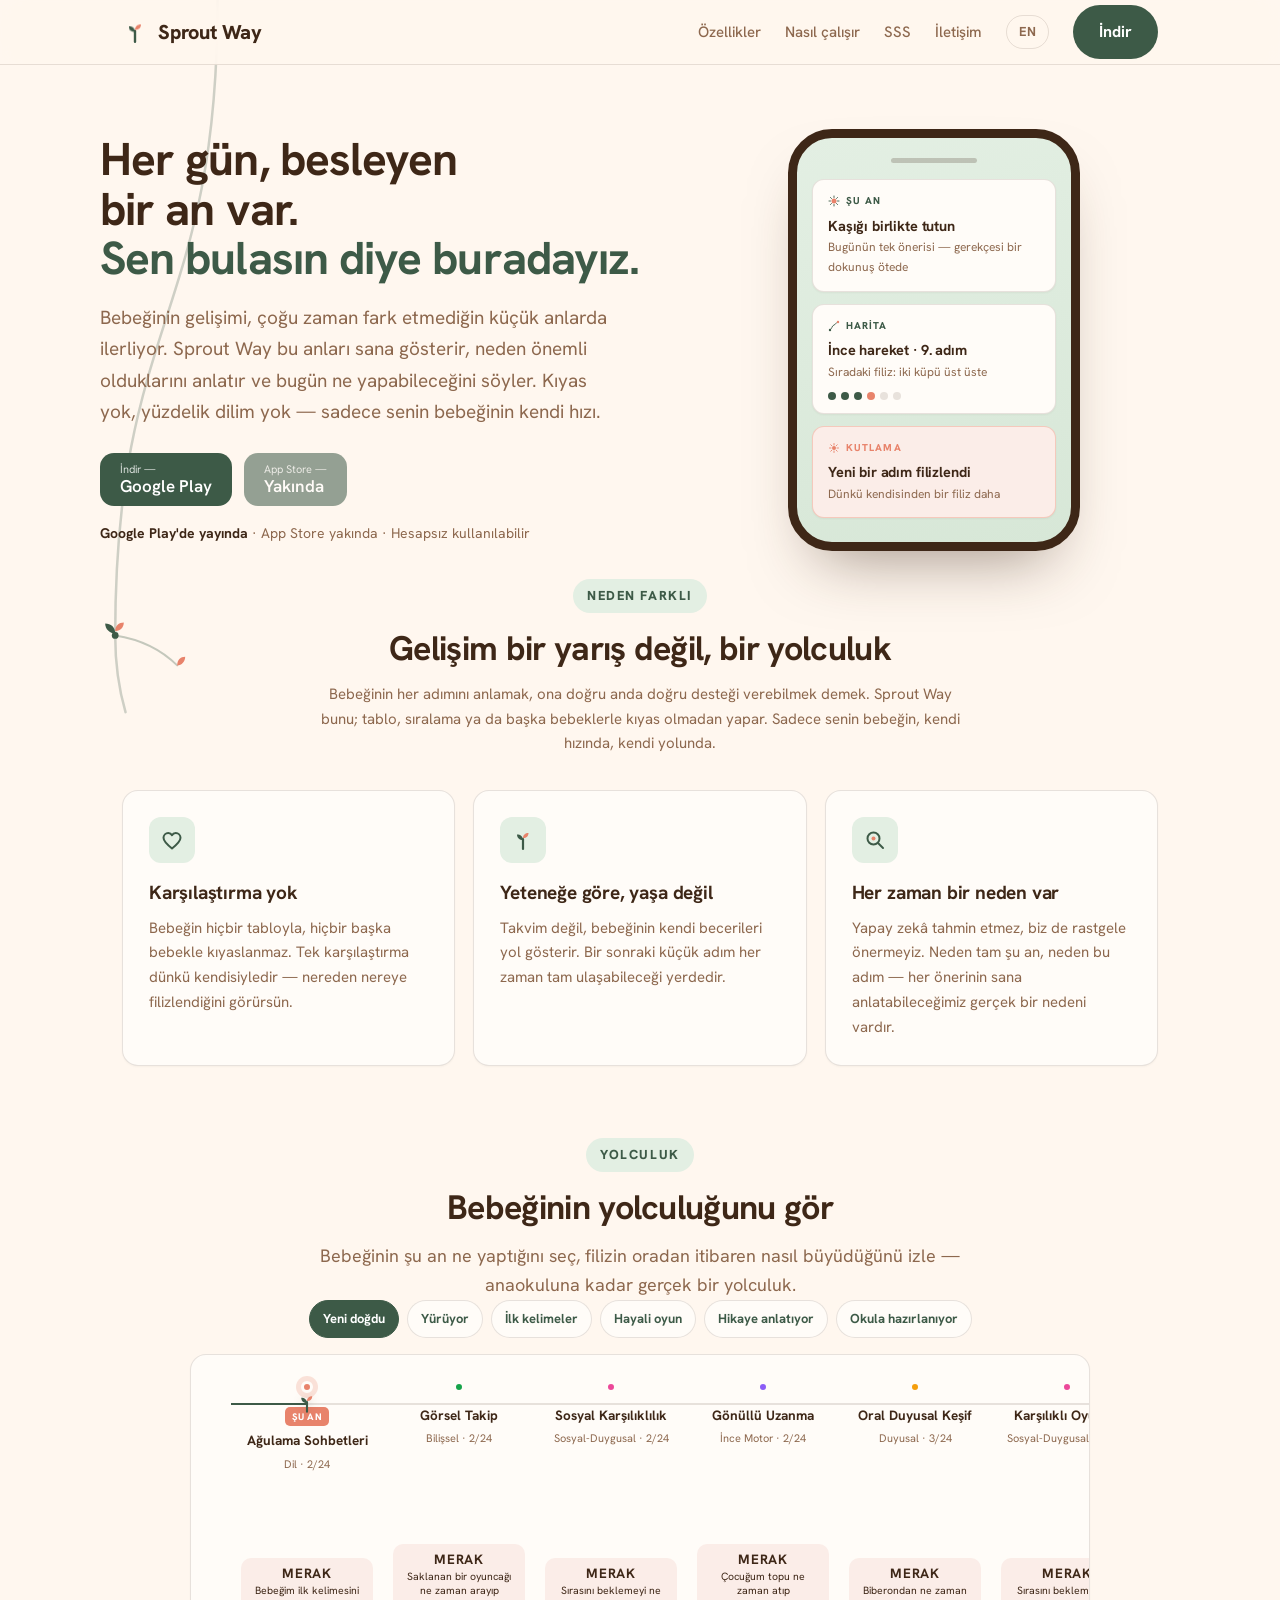
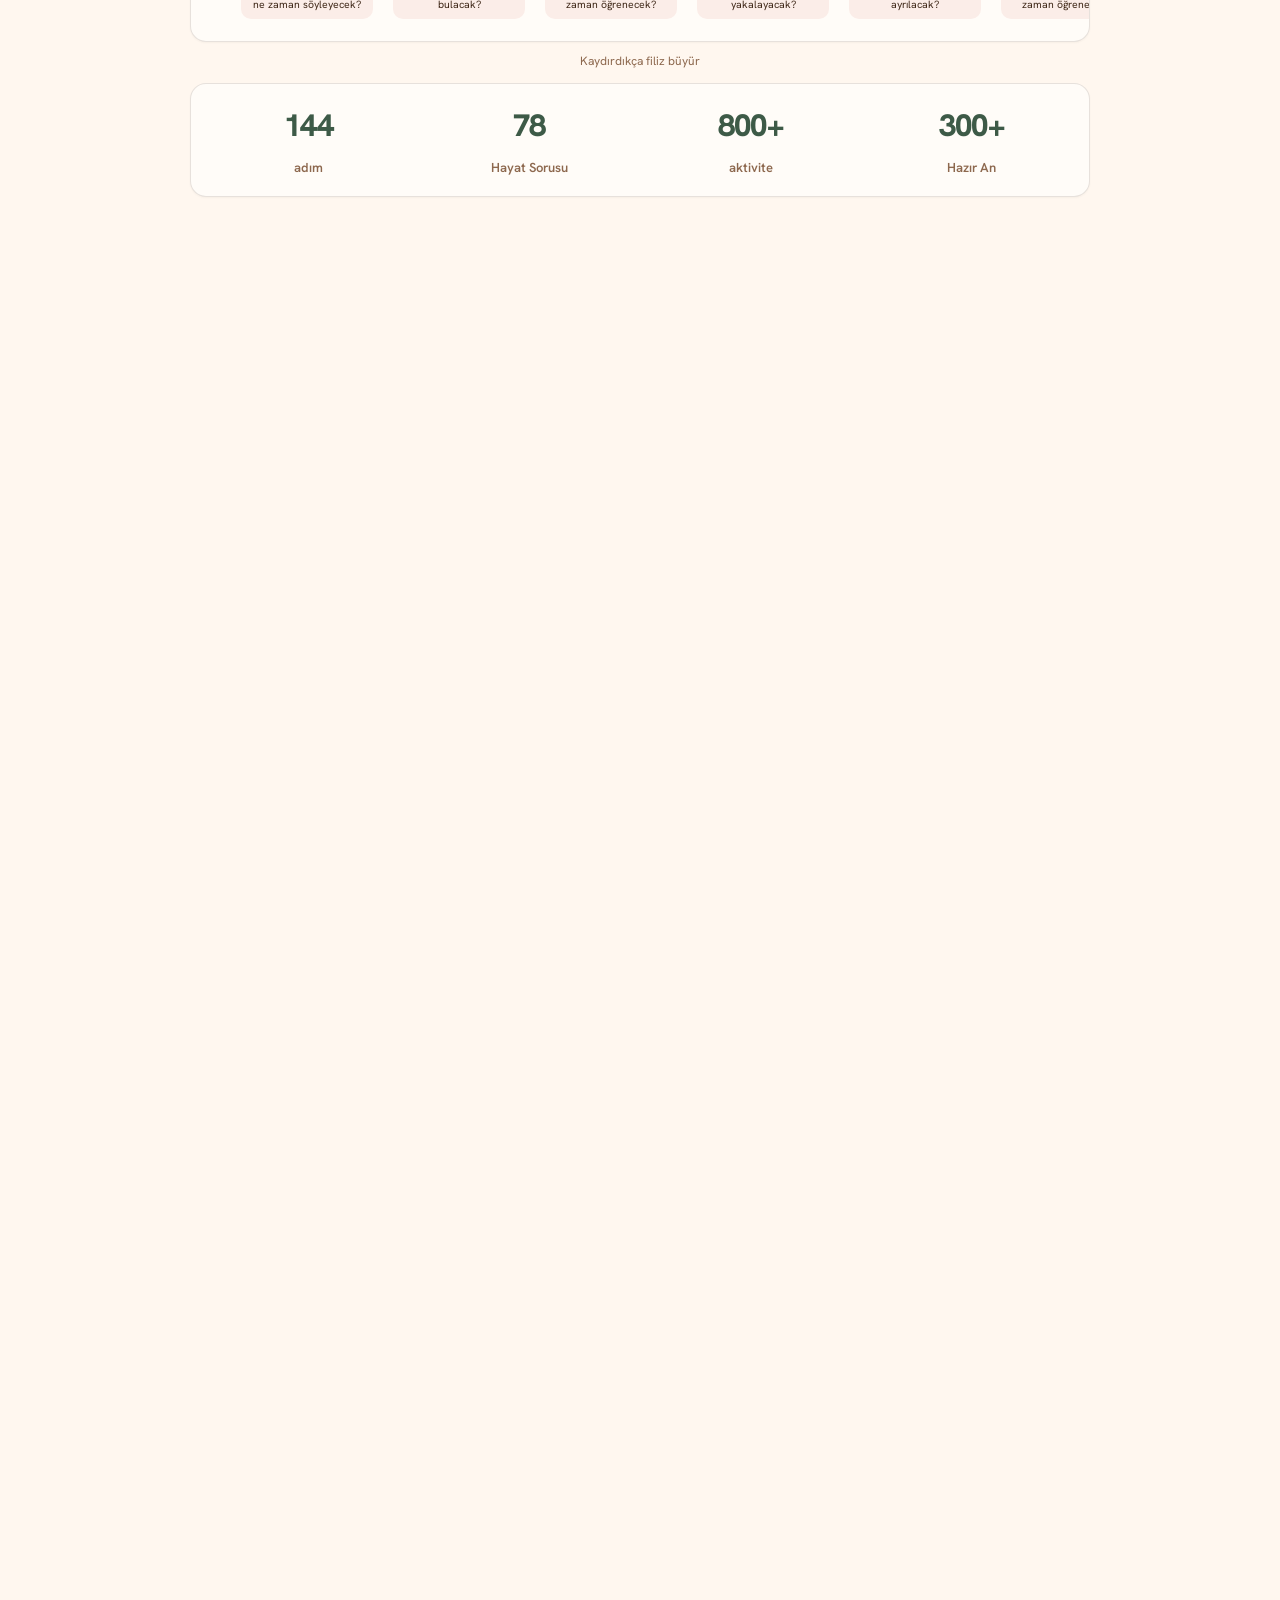
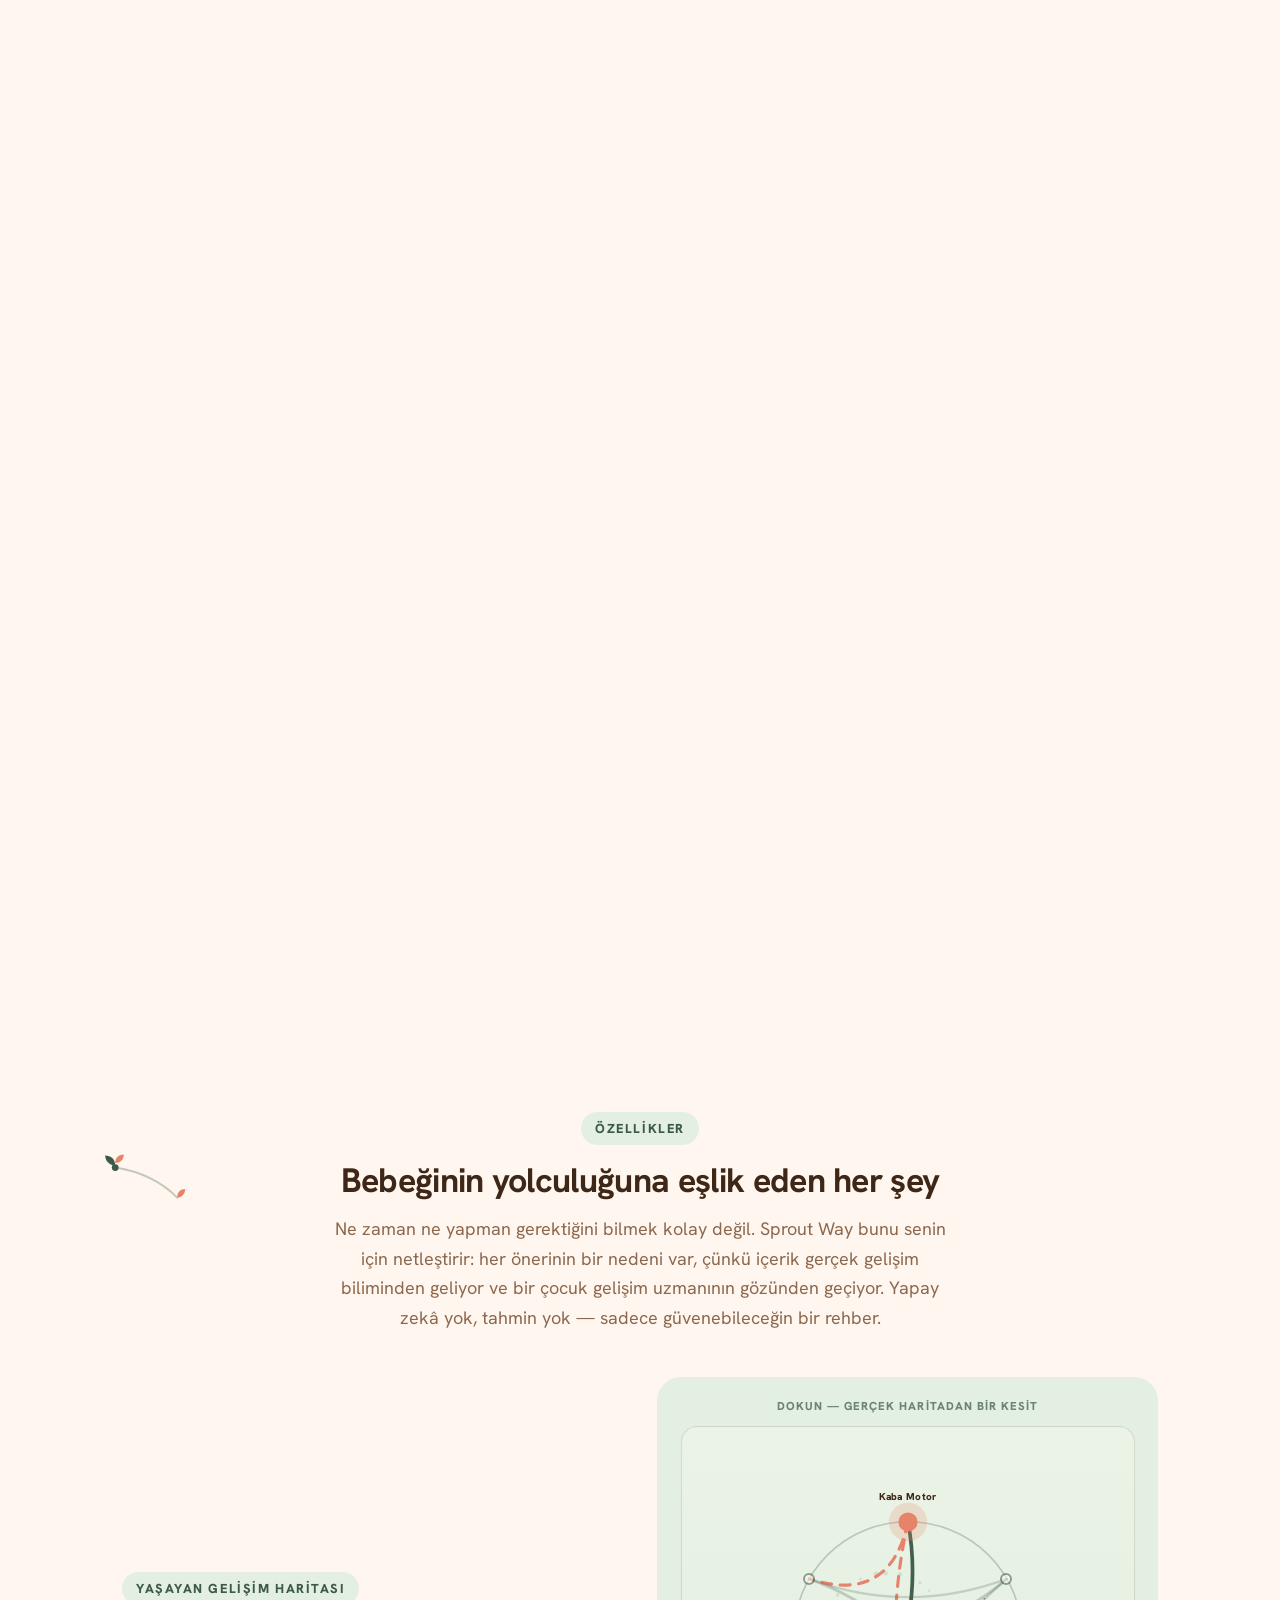
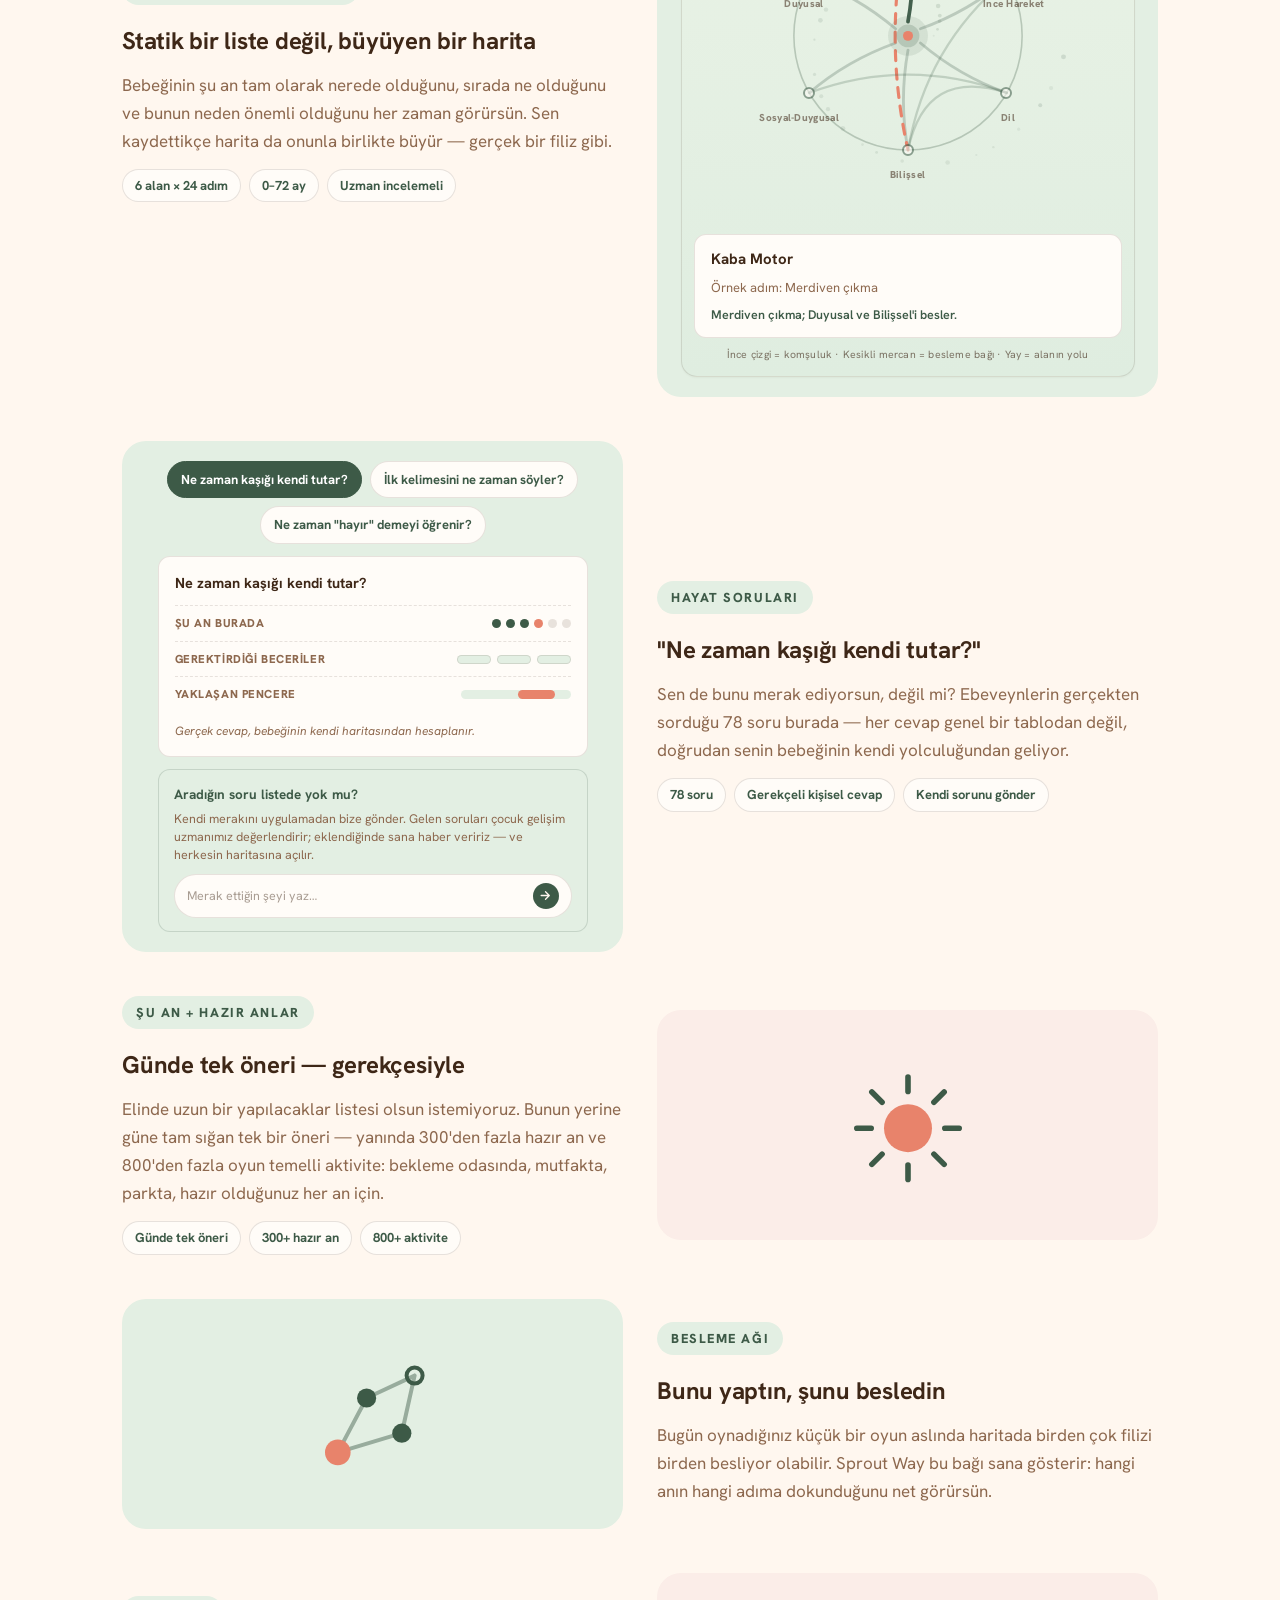
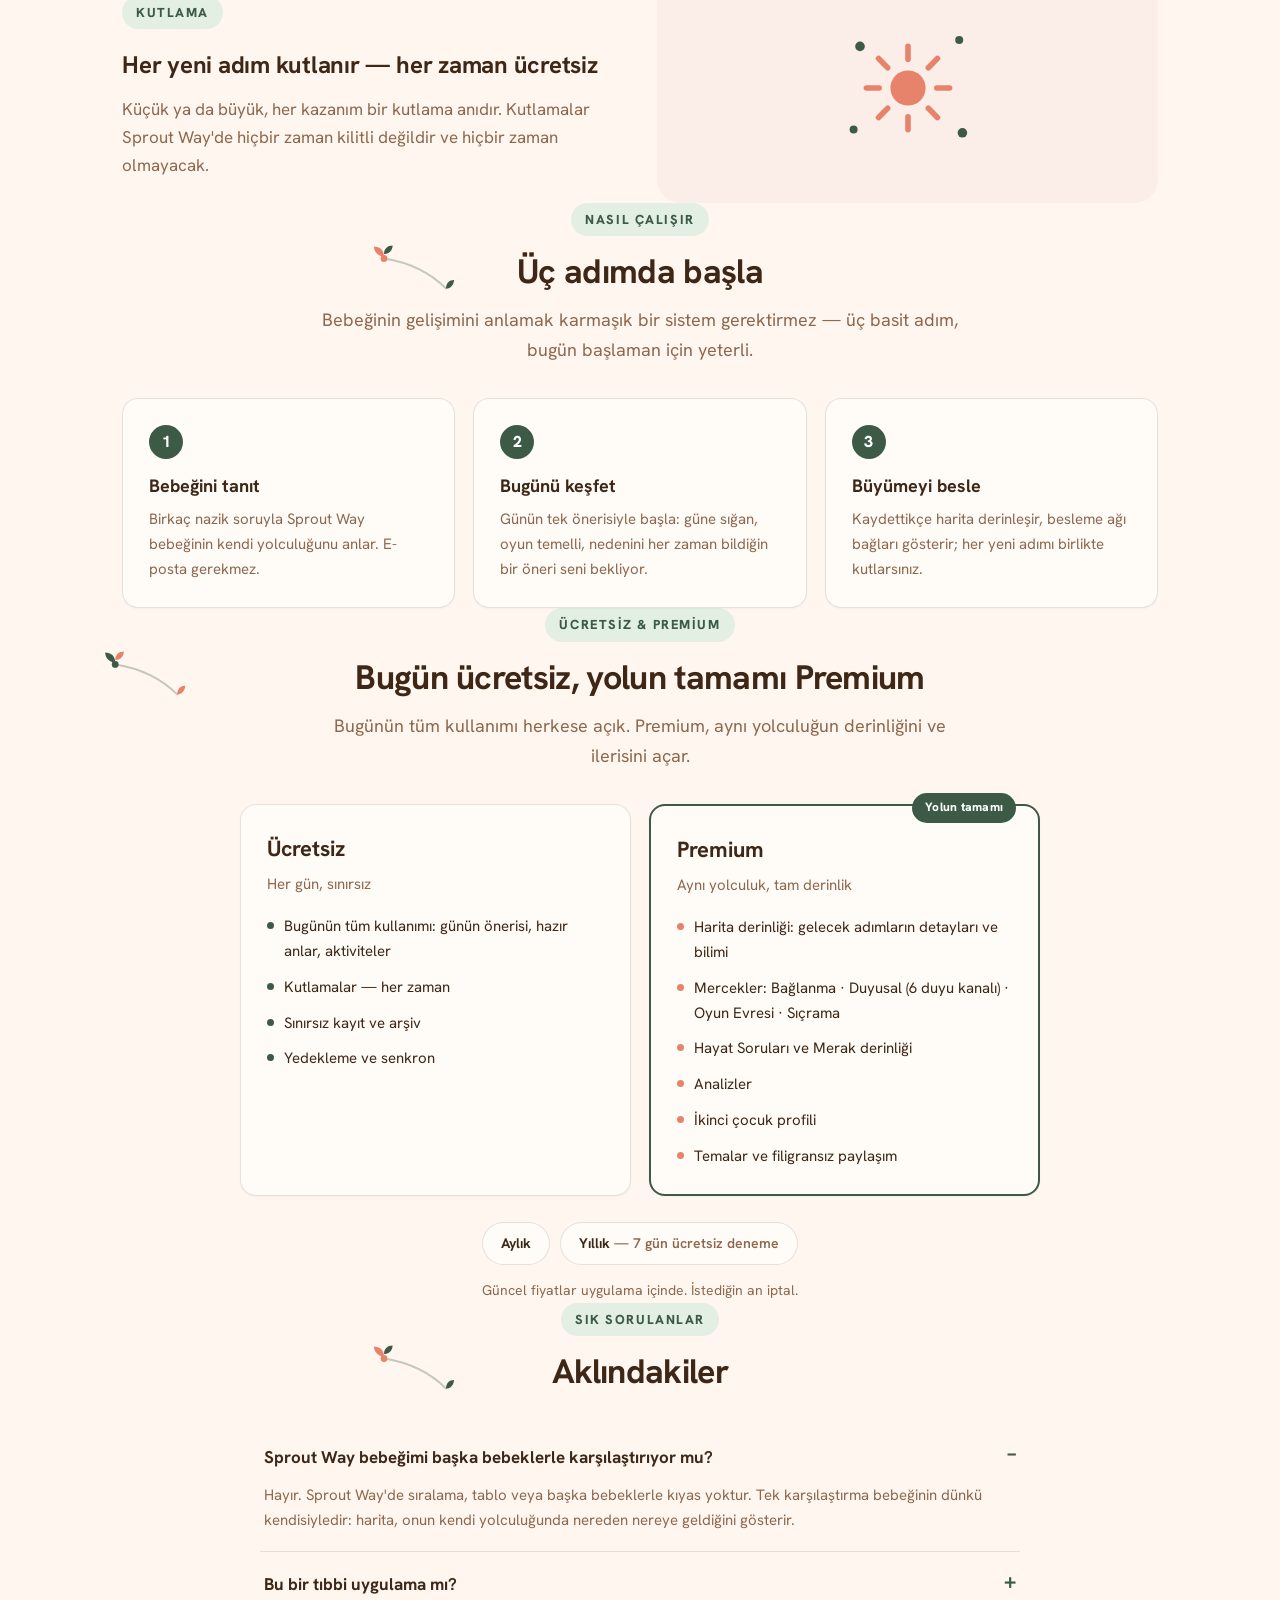
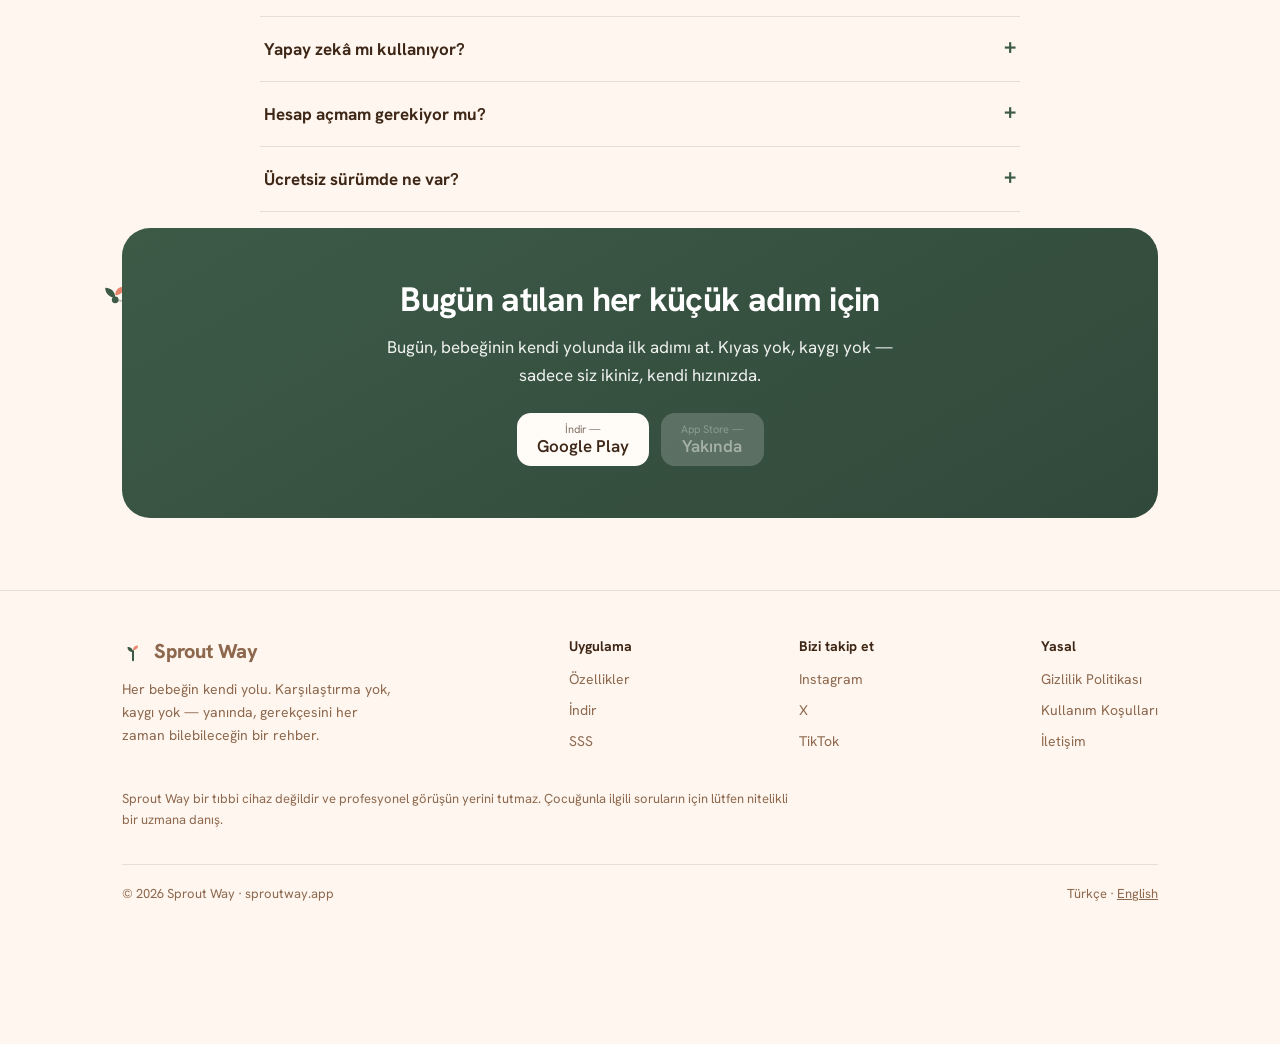
==== commit 1e503f04: "Davet Programı: /r/[kod] sayfası (404) + koşullar bölümü + lifetime temizliği Co-Authored-By: Claude" ====
--- a/index.html
+++ b/index.html
@@ -886,7 +886,6 @@
     <div class="chips">
       <span class="chip"><b>Aylık</b></span>
       <span class="chip"><b>Yıllık</b> — 7 gün ücretsiz deneme</span>
-      <span class="chip"><b>Ömür Boyu</b> — tek ödeme</span>
     </div>
     <p class="pricenote">Güncel fiyatlar uygulama içinde. İstediğin an iptal.</p>
   </section>
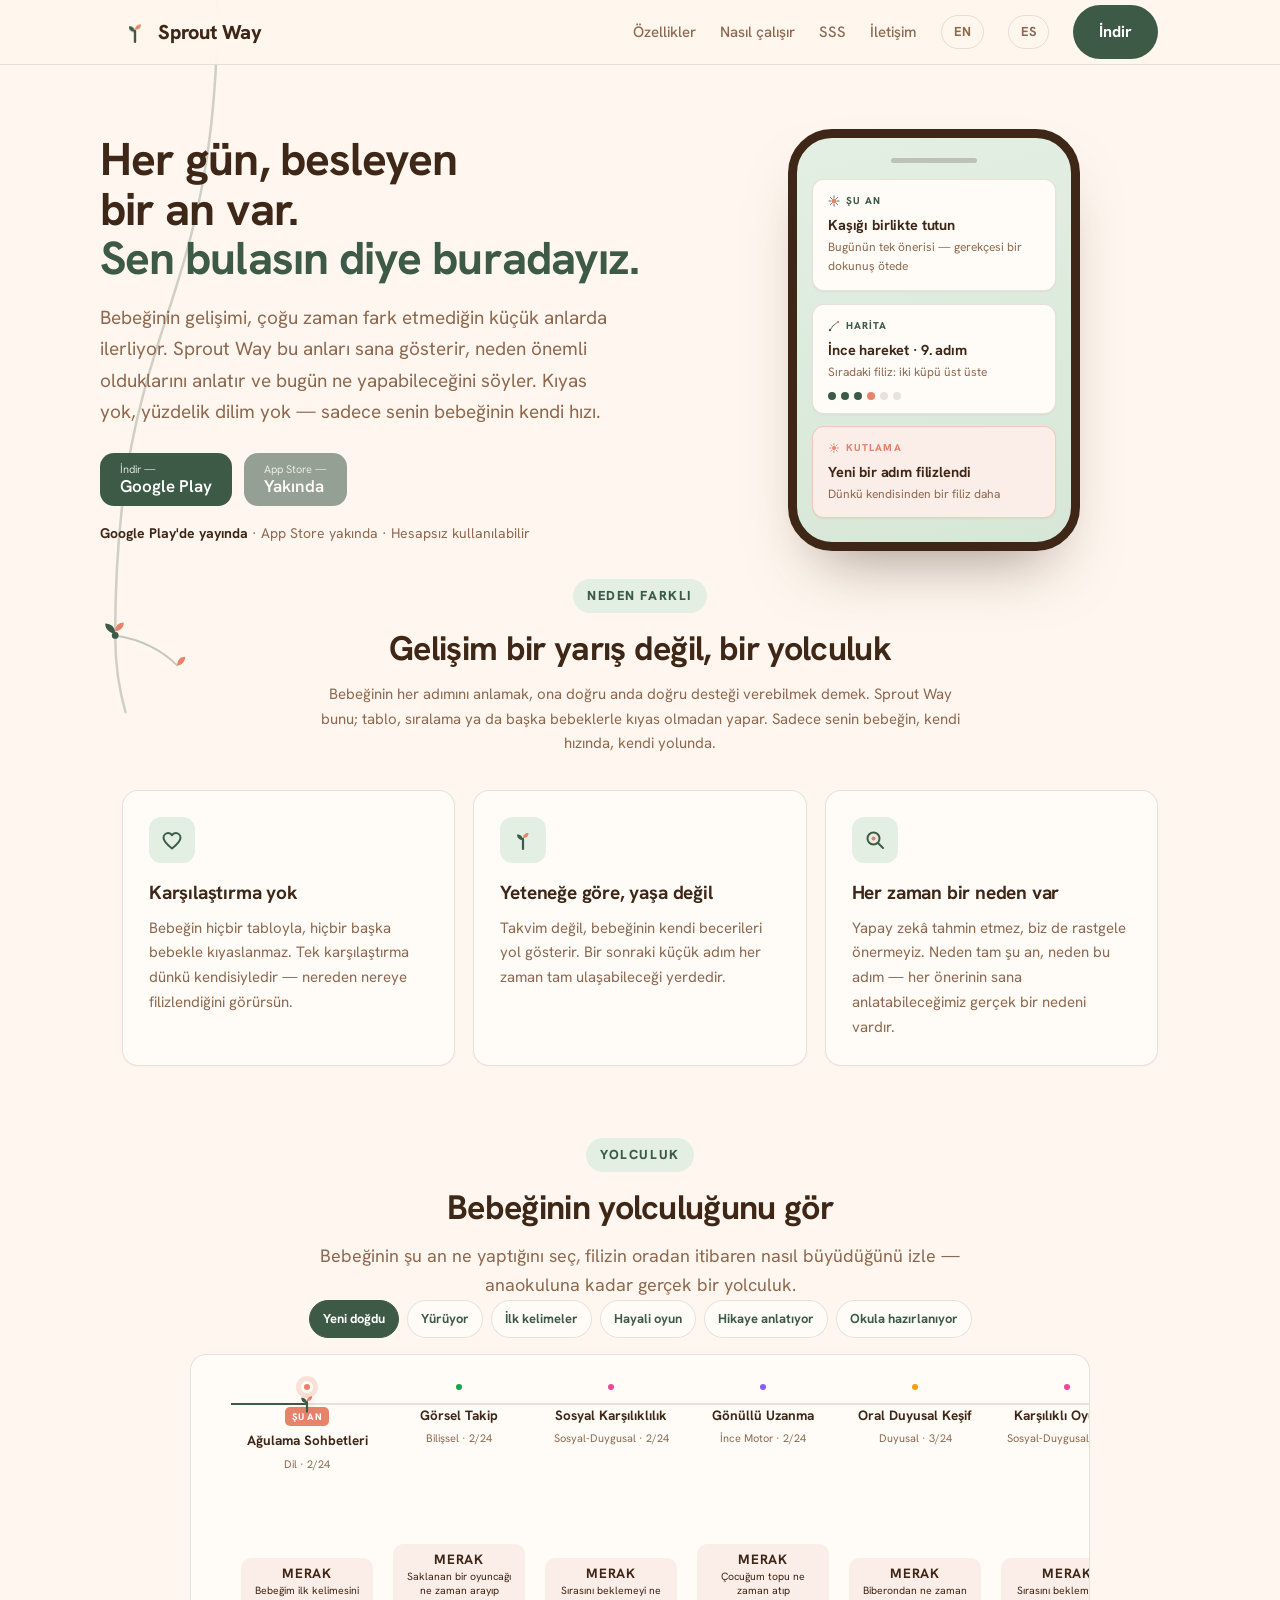
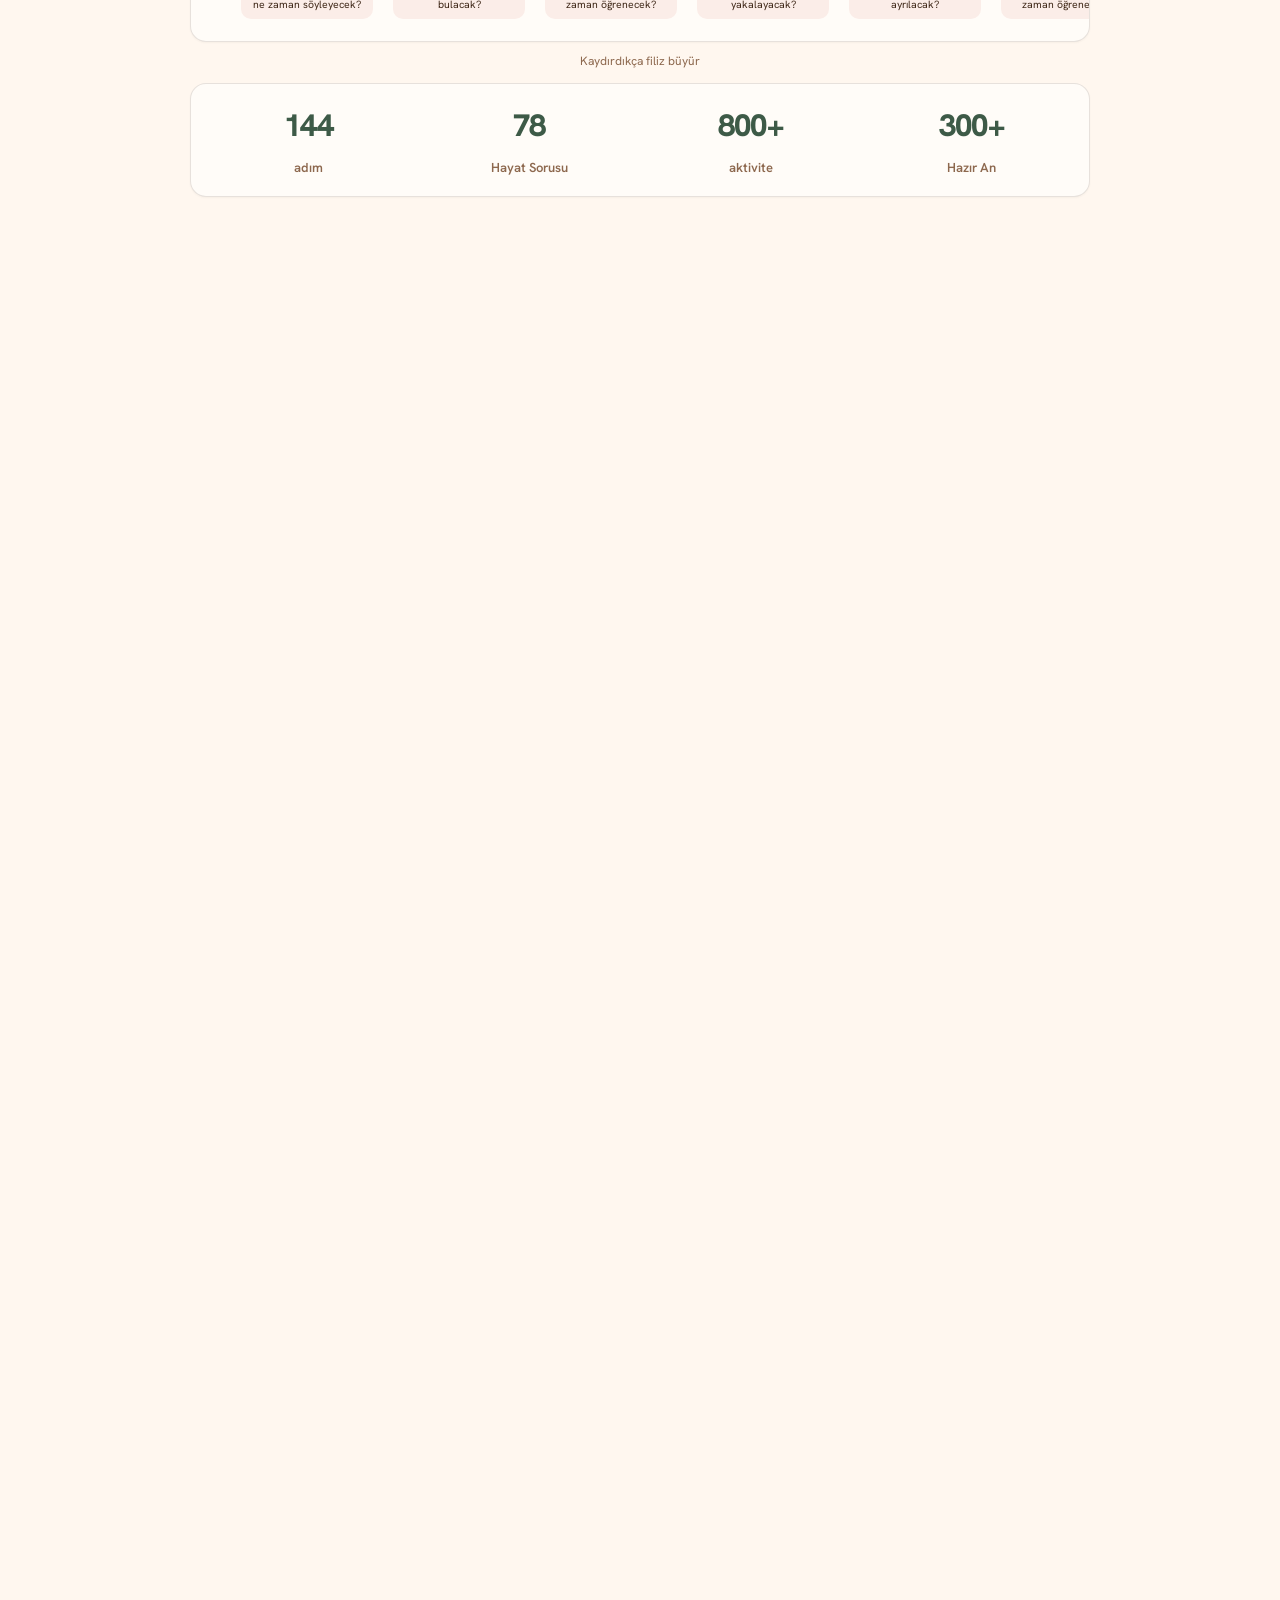
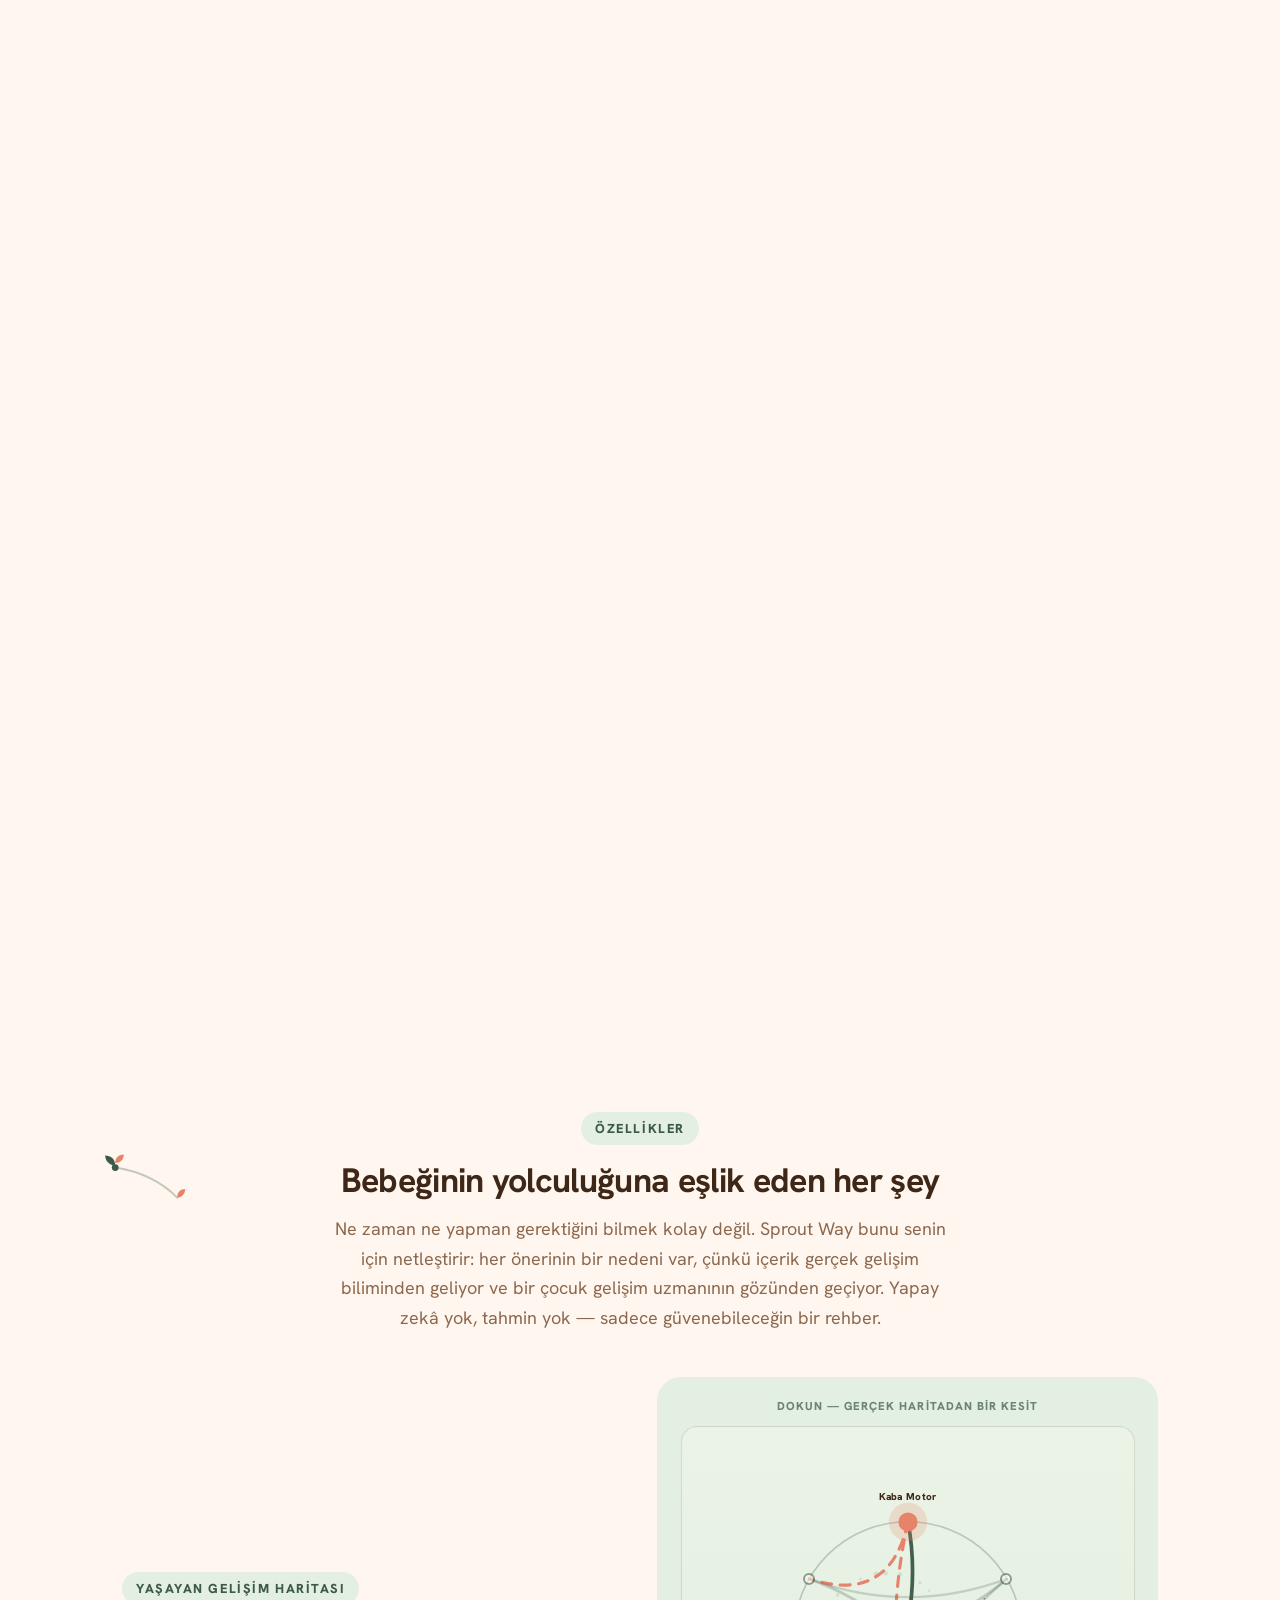
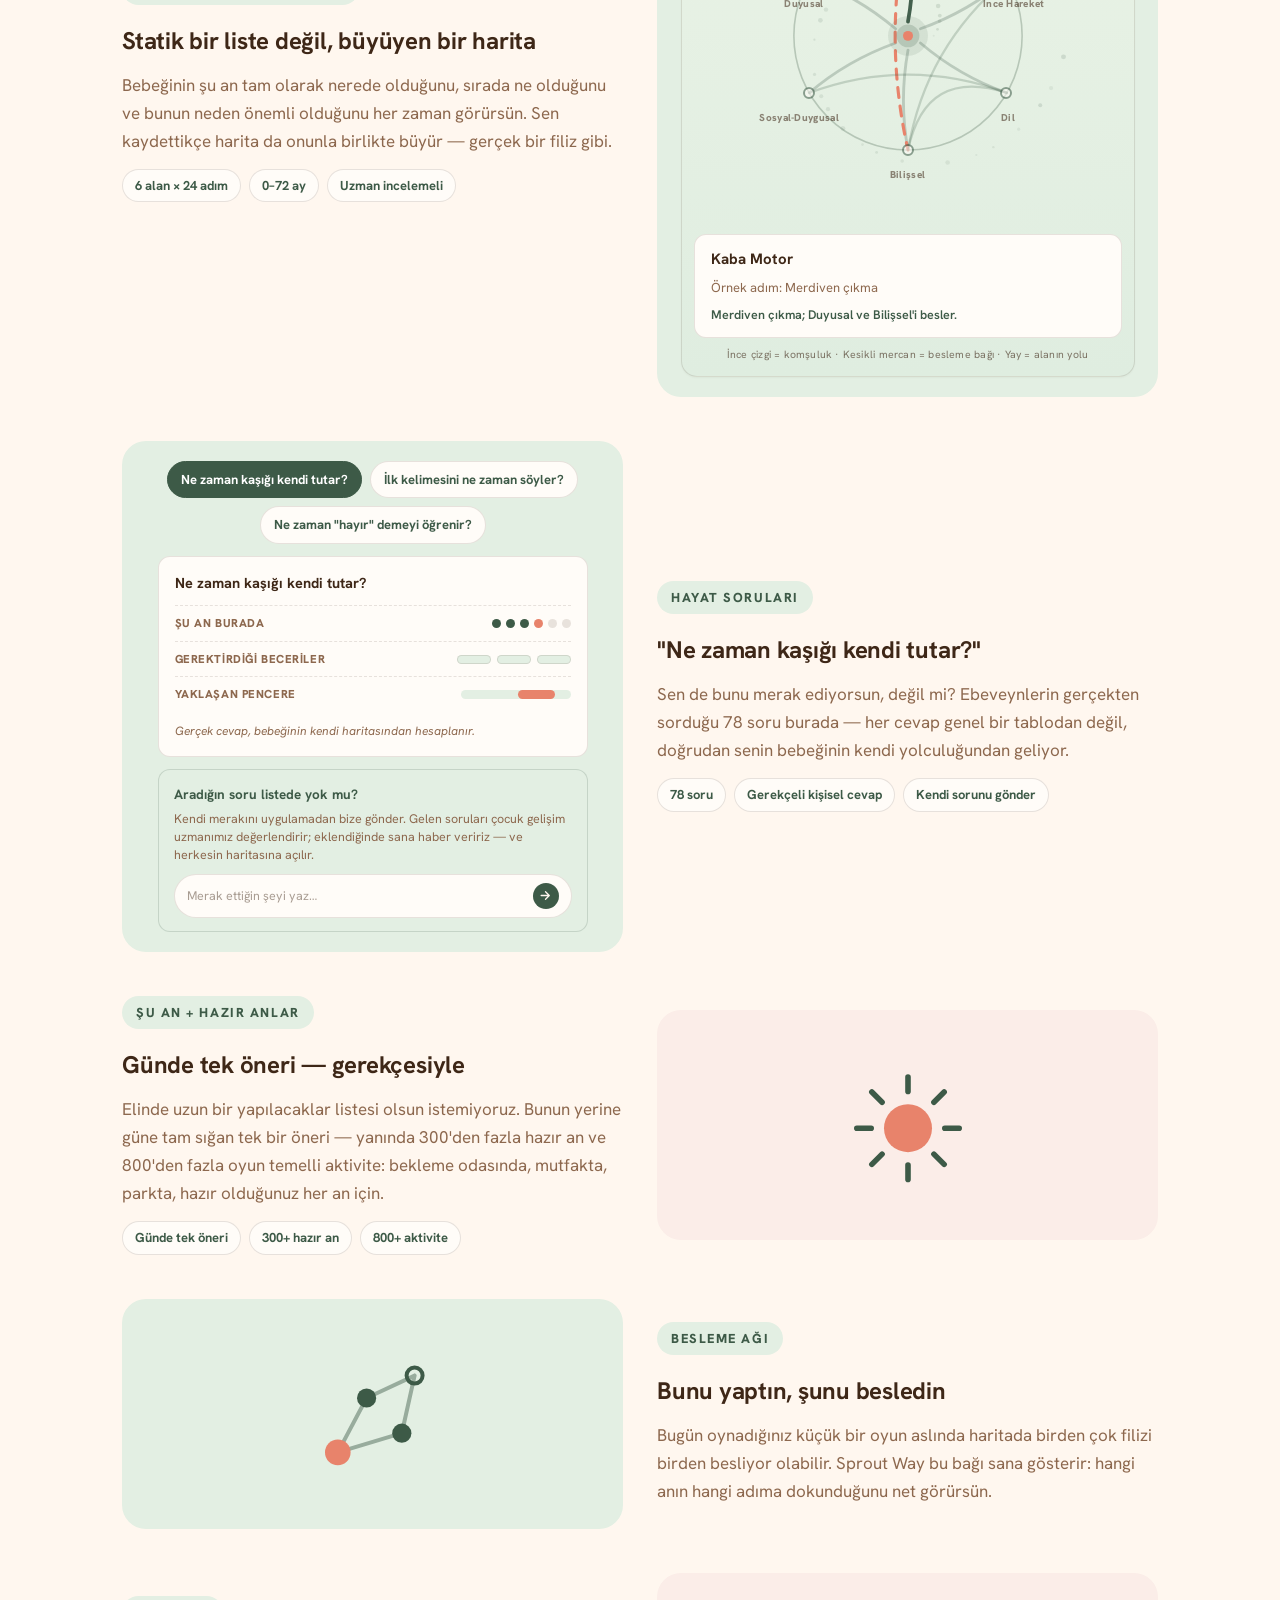
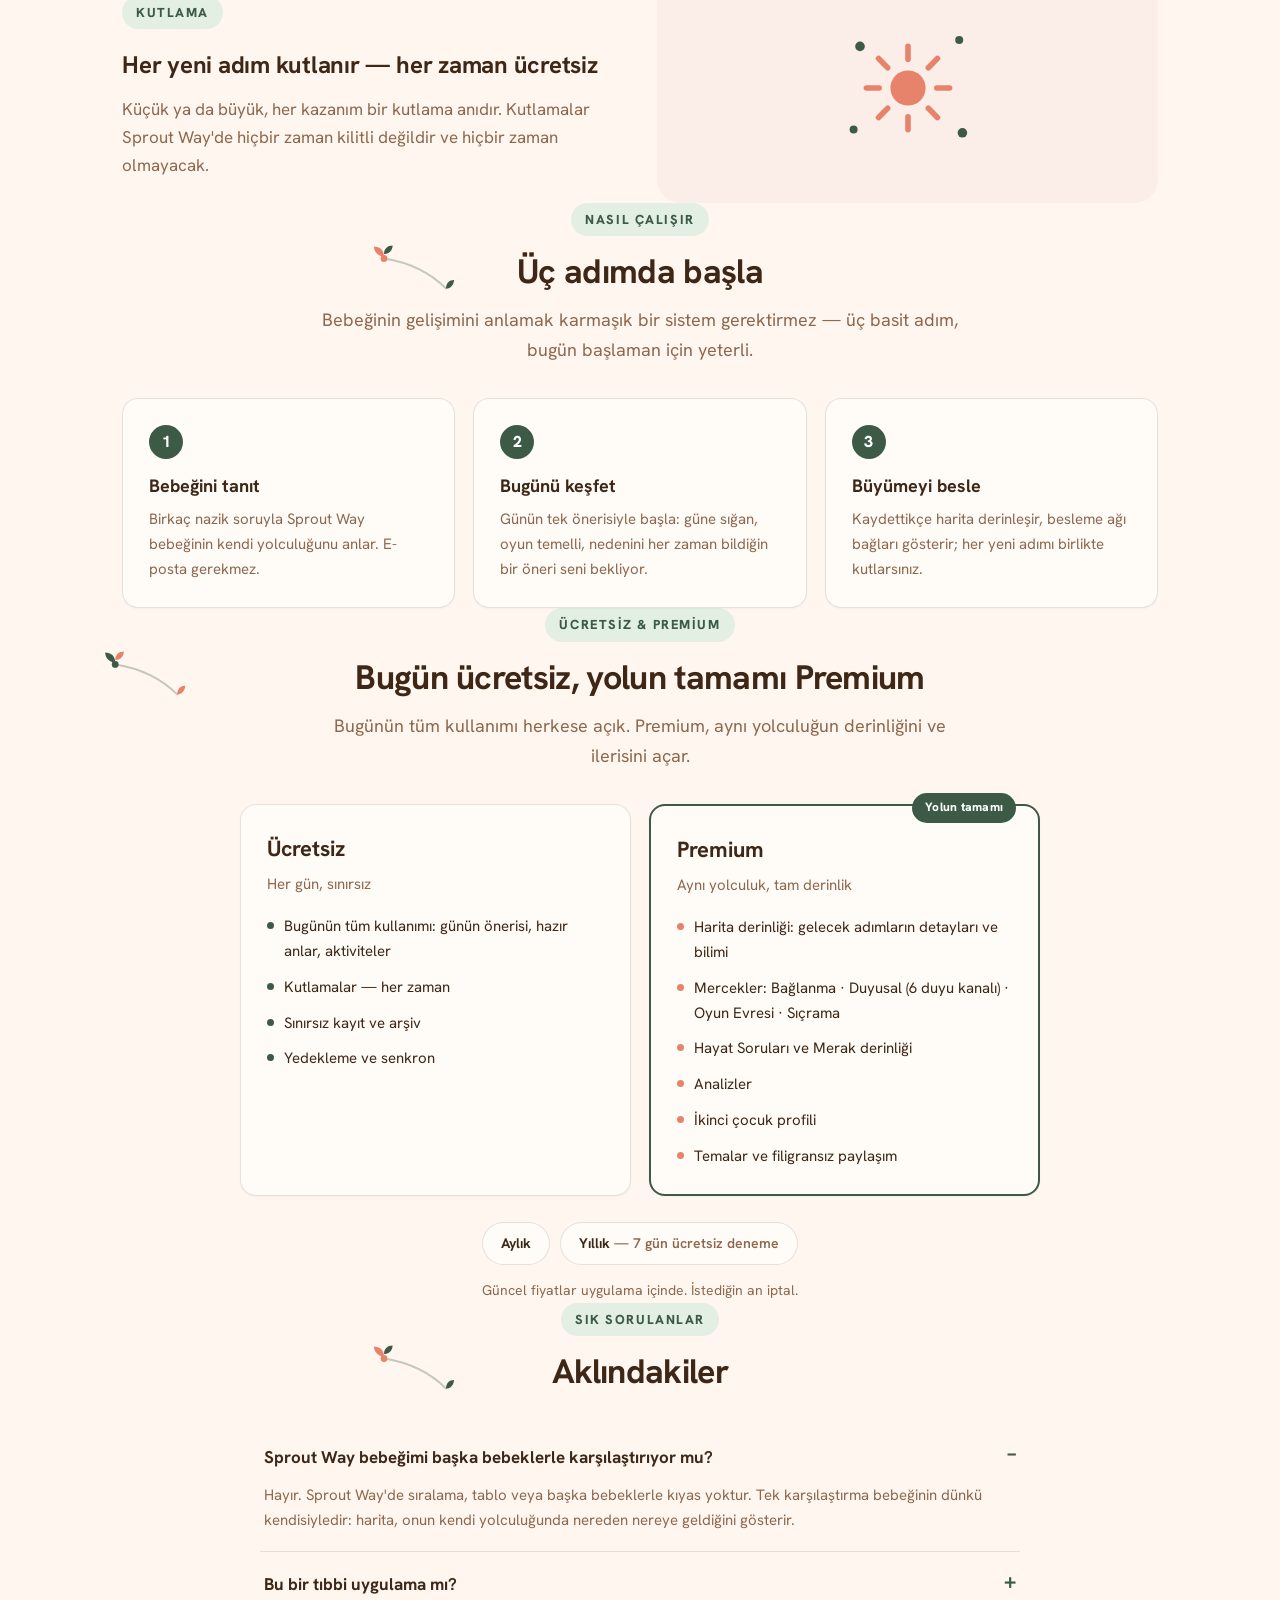
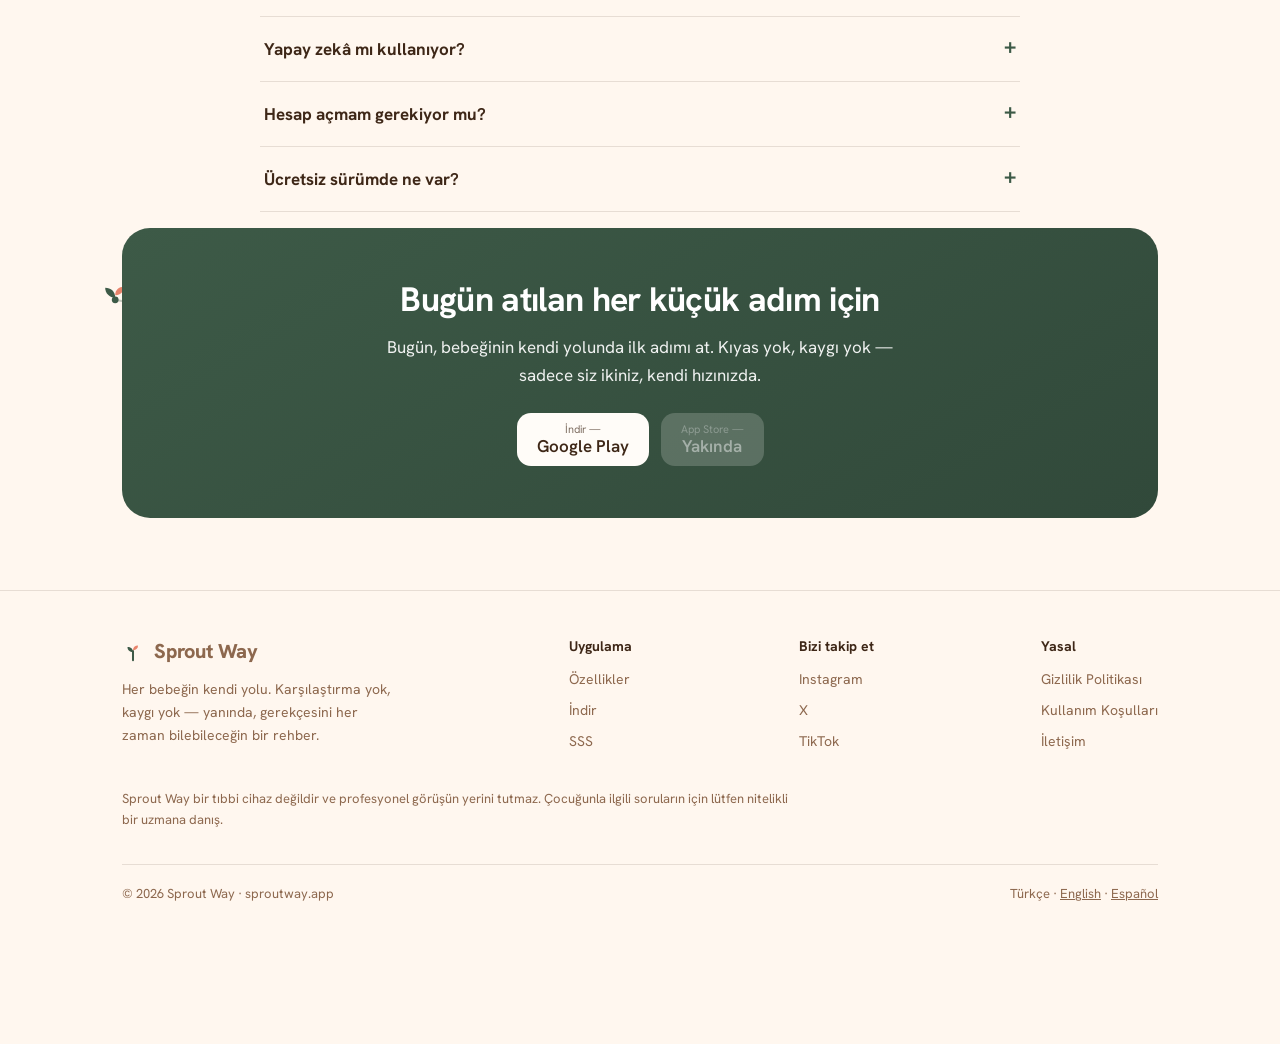
==== commit fd70b837: "İspanyolca çeviri: ana sayfa, iletişim, gizlilik ve kullanım koşulları index-es.html, politica-de-pr" ====
--- a/index.html
+++ b/index.html
@@ -495,7 +495,7 @@
       <a href="/#nasil">Nasıl çalışır</a>
       <a href="/#sss">SSS</a>
       <a href="/contact.html">İletişim</a>
-      <a class="lang" href="/index-en.html">EN</a>
+      <a class="lang" href="/index-en.html">EN</a><a class="lang" href="/index-es.html">ES</a>
       <a class="btn" href="/#indir">İndir</a>
     </div>
   </div>
@@ -976,7 +976,7 @@
     <p class="meddisc">Sprout Way bir tıbbi cihaz değildir ve profesyonel görüşün yerini tutmaz. Çocuğunla ilgili soruların için lütfen nitelikli bir uzmana danış.</p>
     <div class="fine">
       <span>© 2026 Sprout Way · sproutway.app</span>
-      <span>Türkçe · <a href="/index-en.html" style="text-decoration:underline">English</a></span>
+      <span>Türkçe · <a href="/index-en.html" style="text-decoration:underline">English</a> · <a href="/index-es.html" style="text-decoration:underline">Español</a></span>
     </div>
   </div>
 </footer>
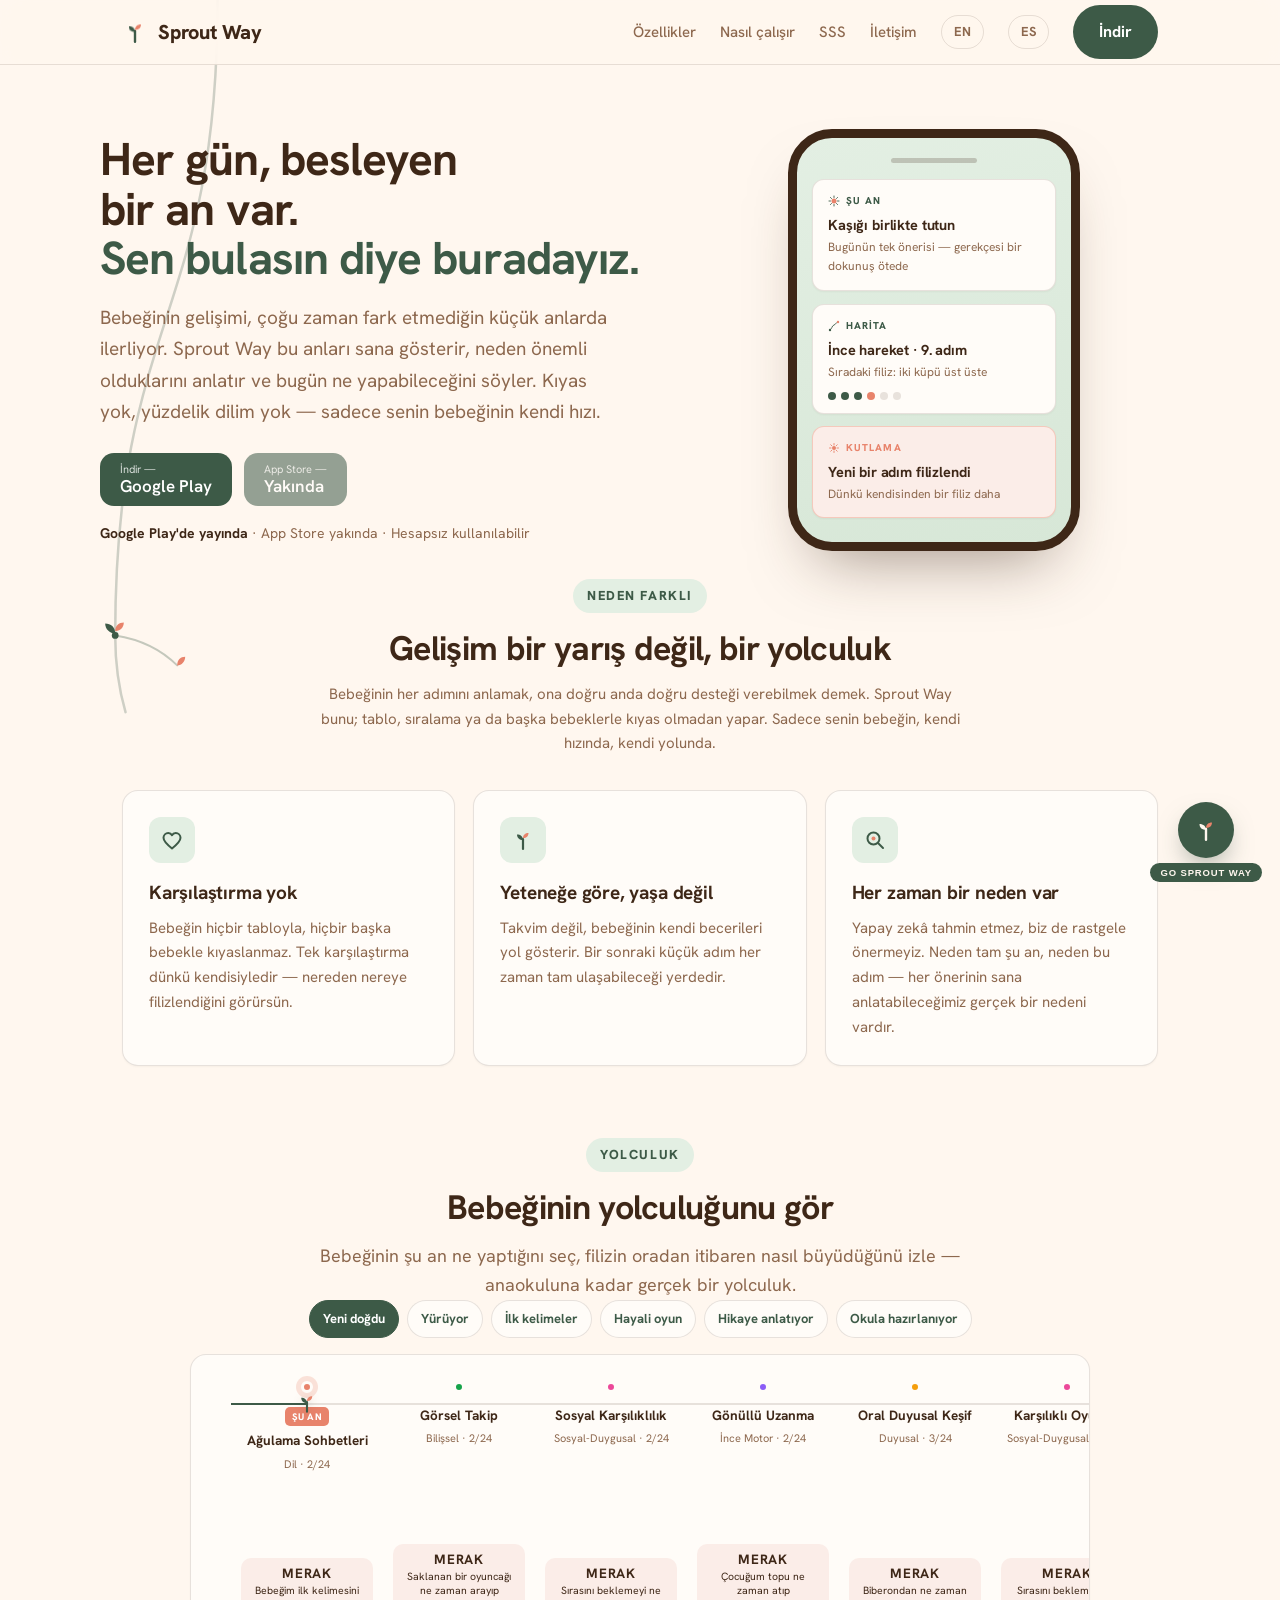
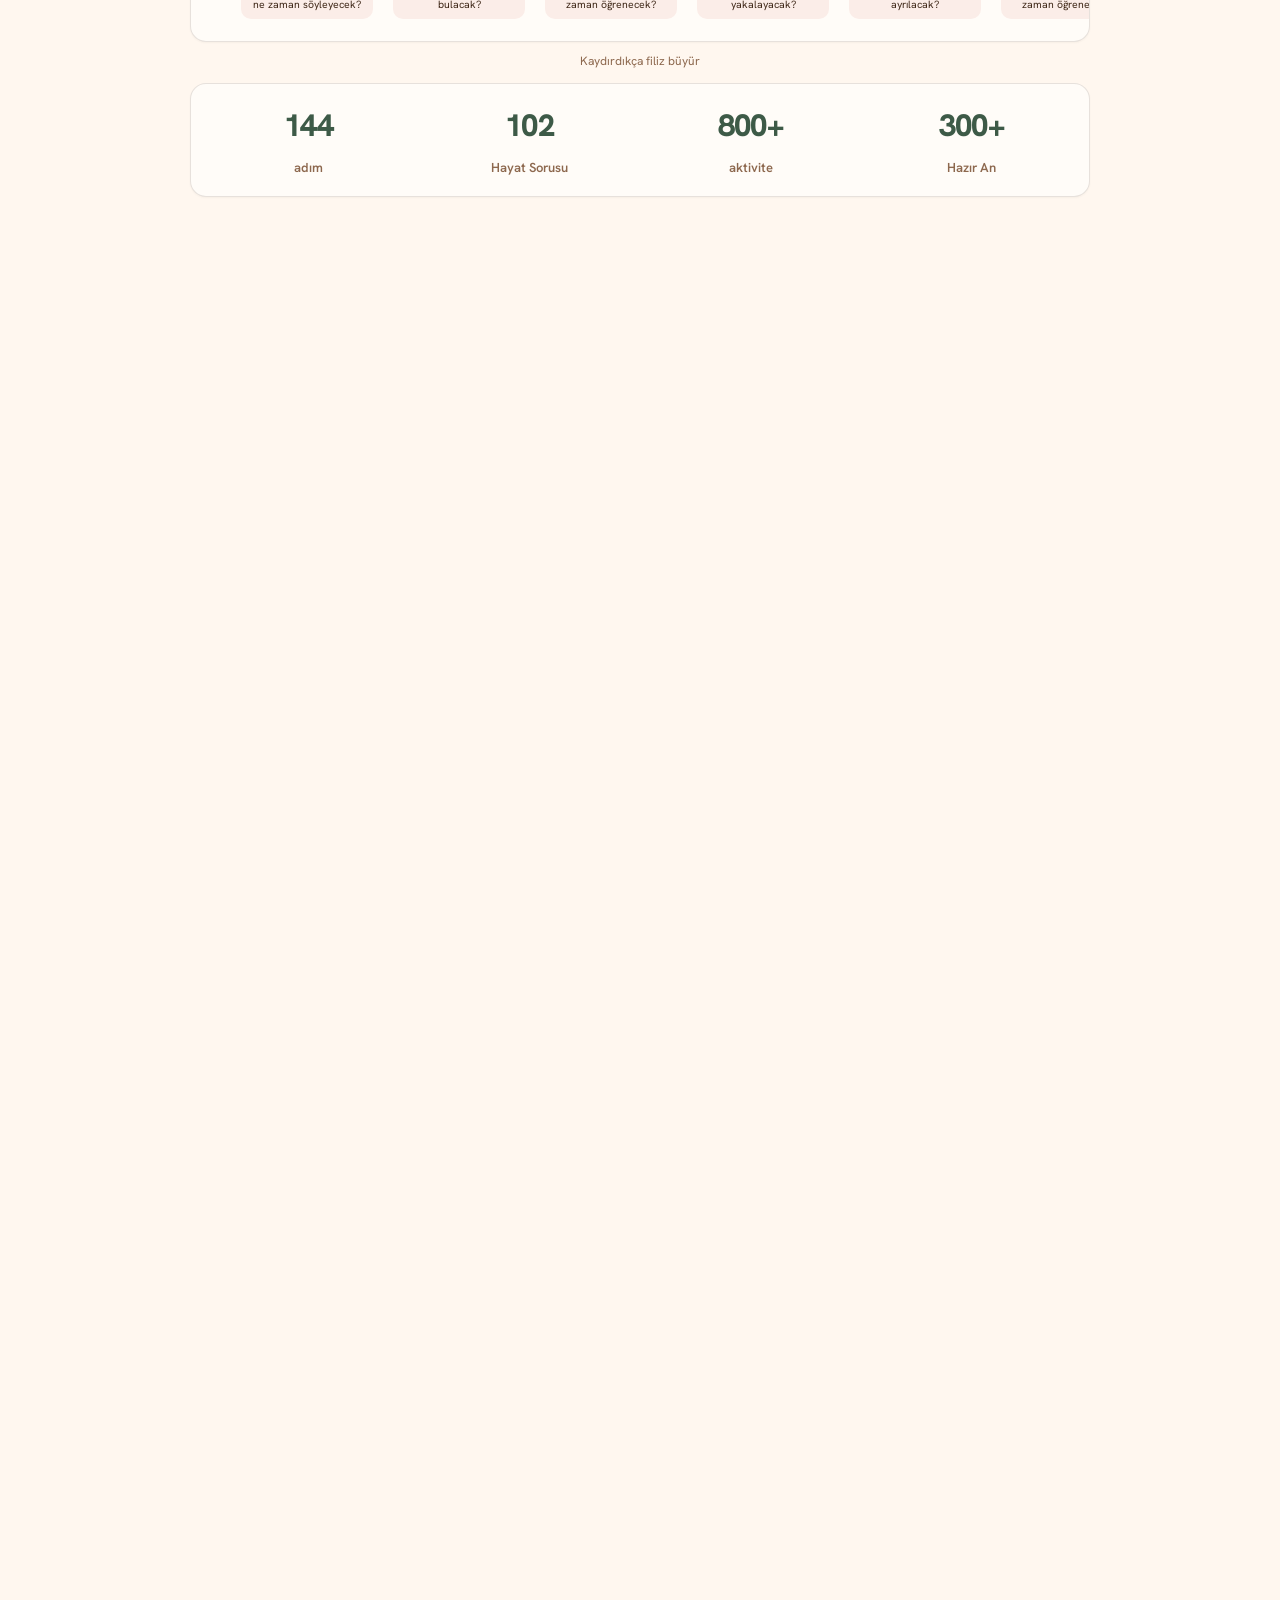
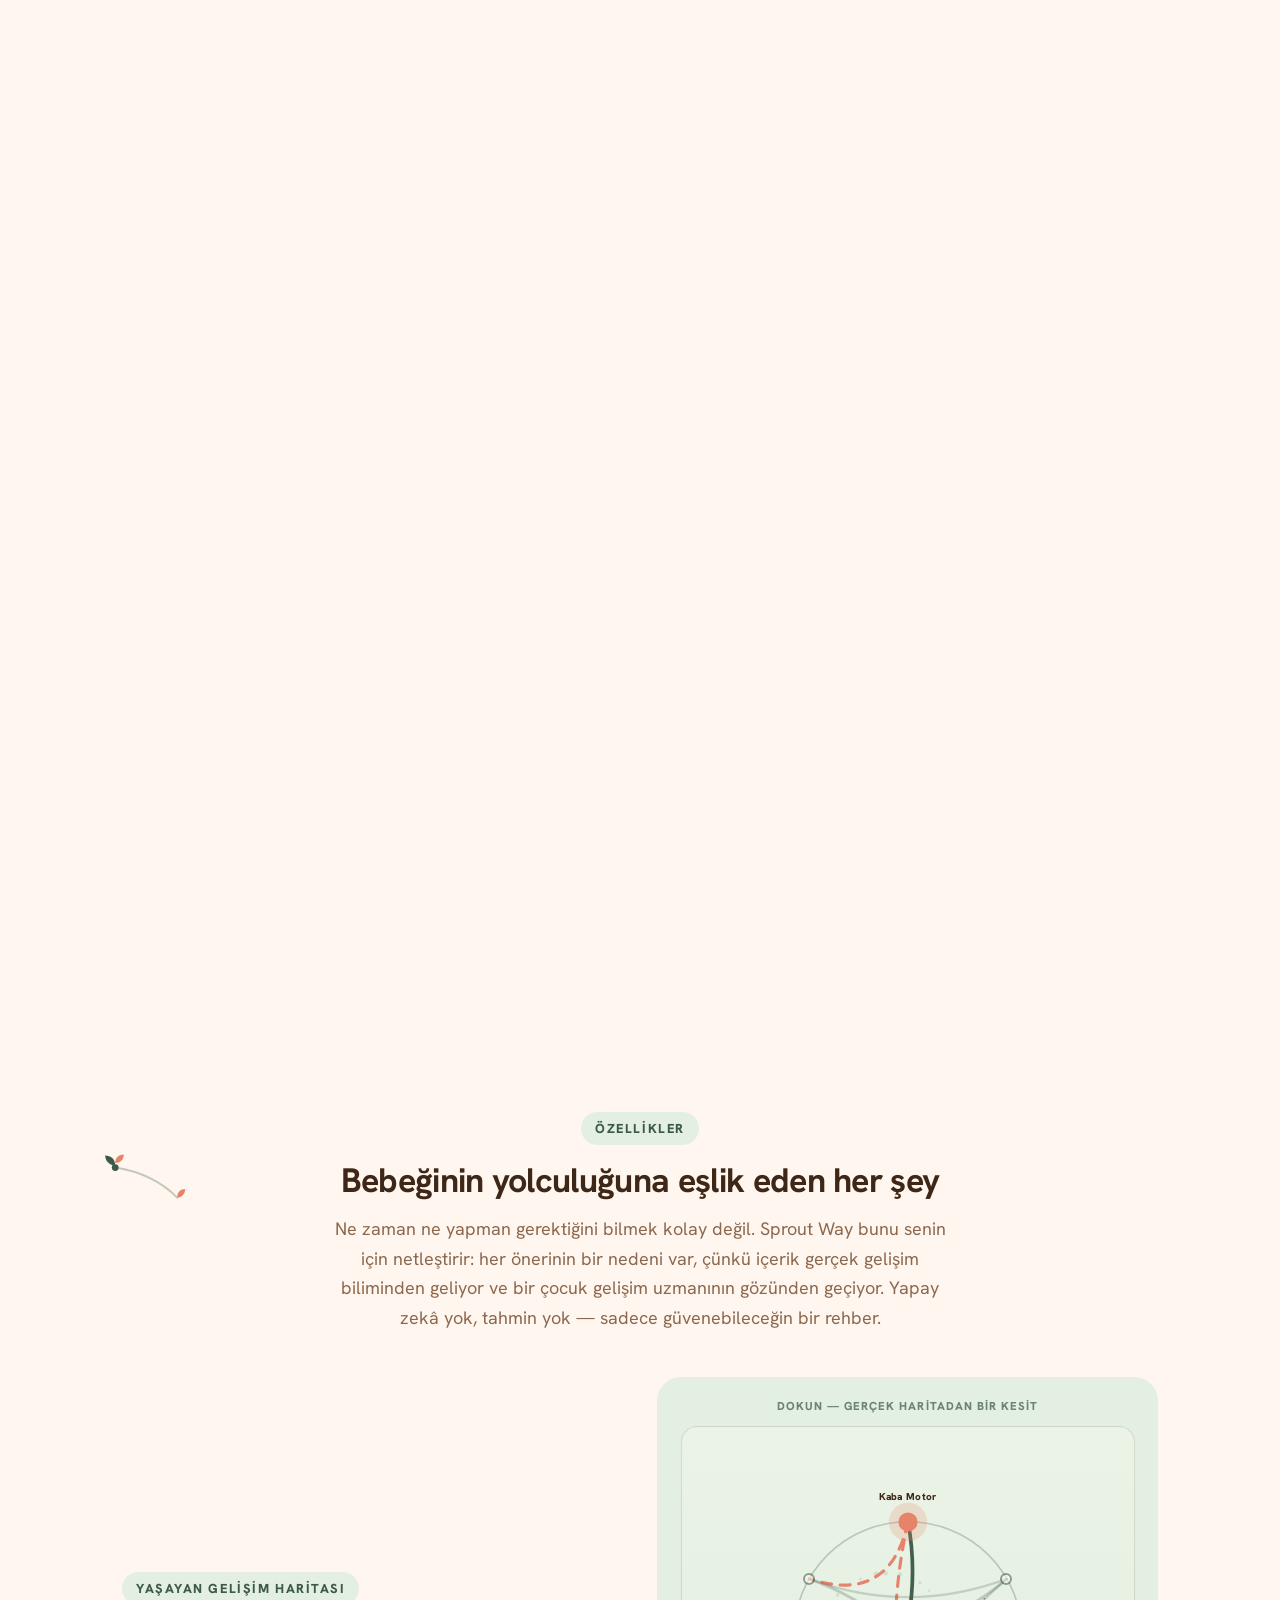
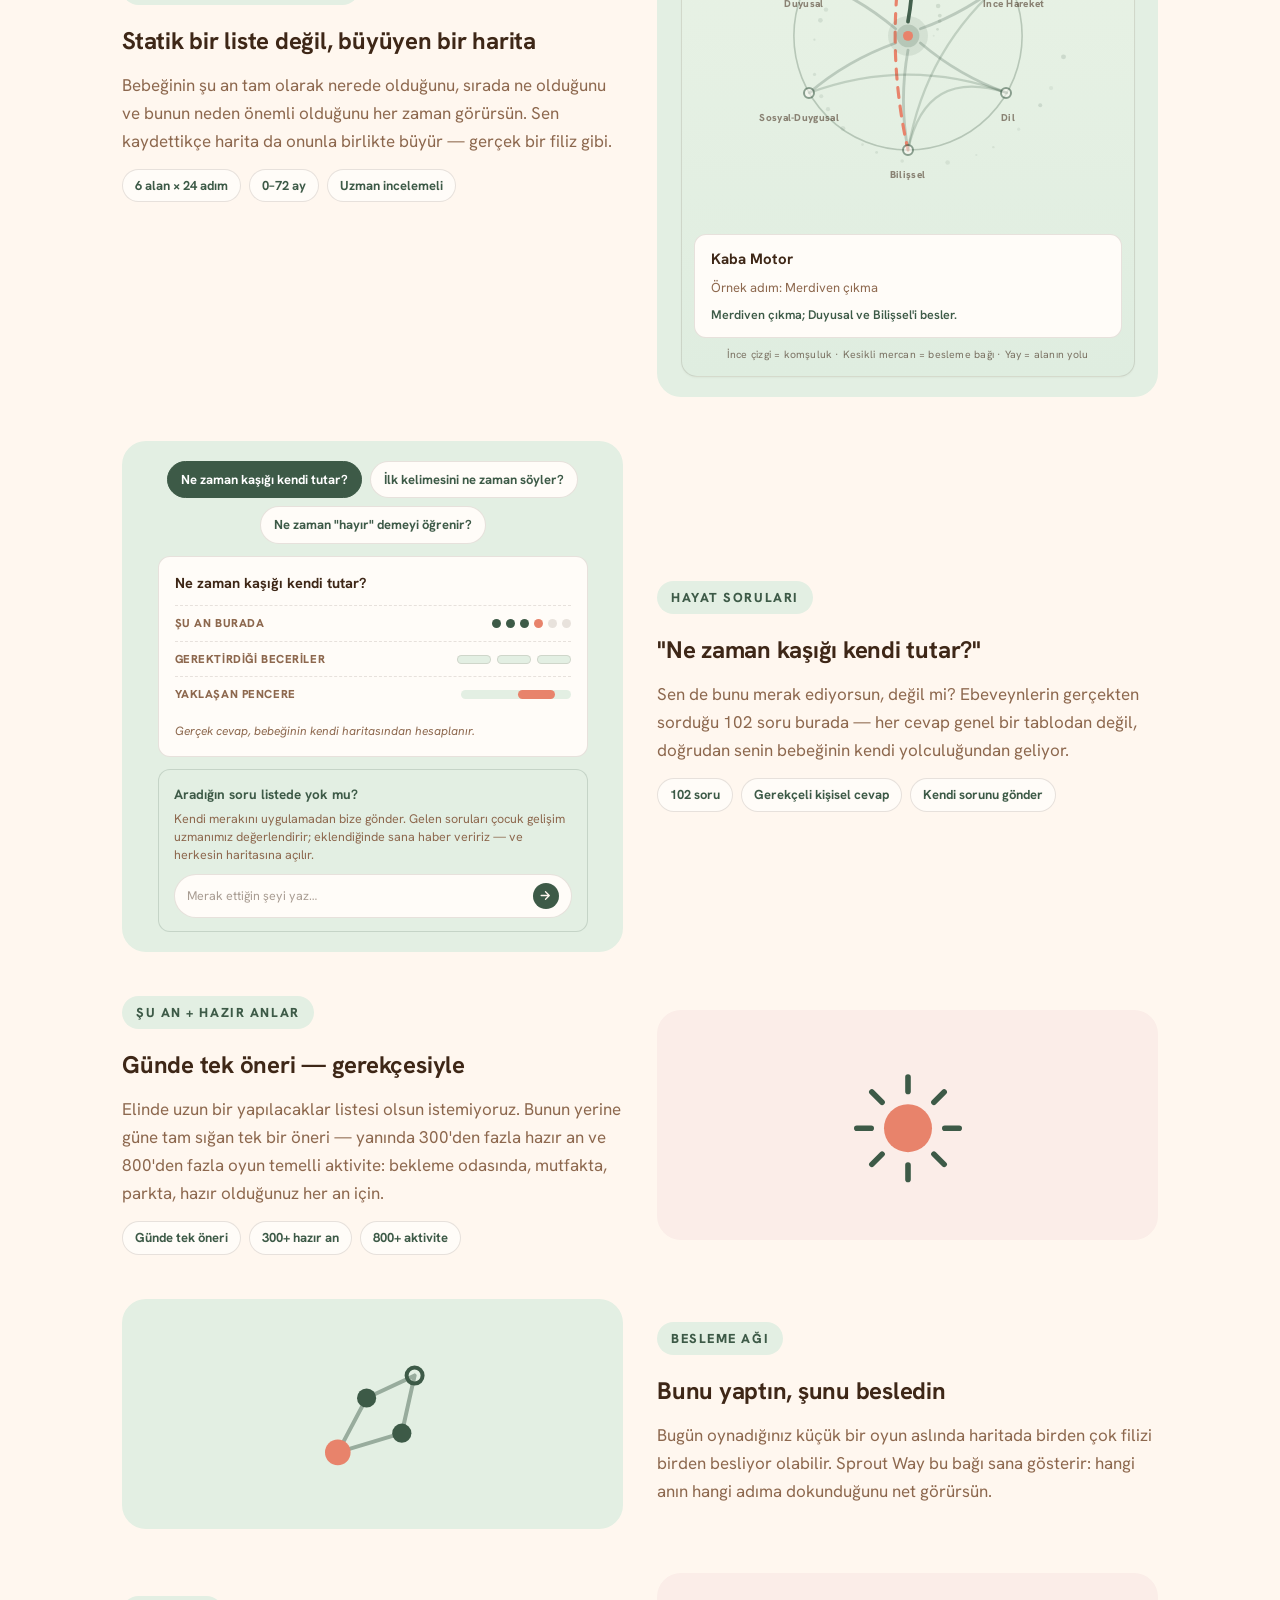
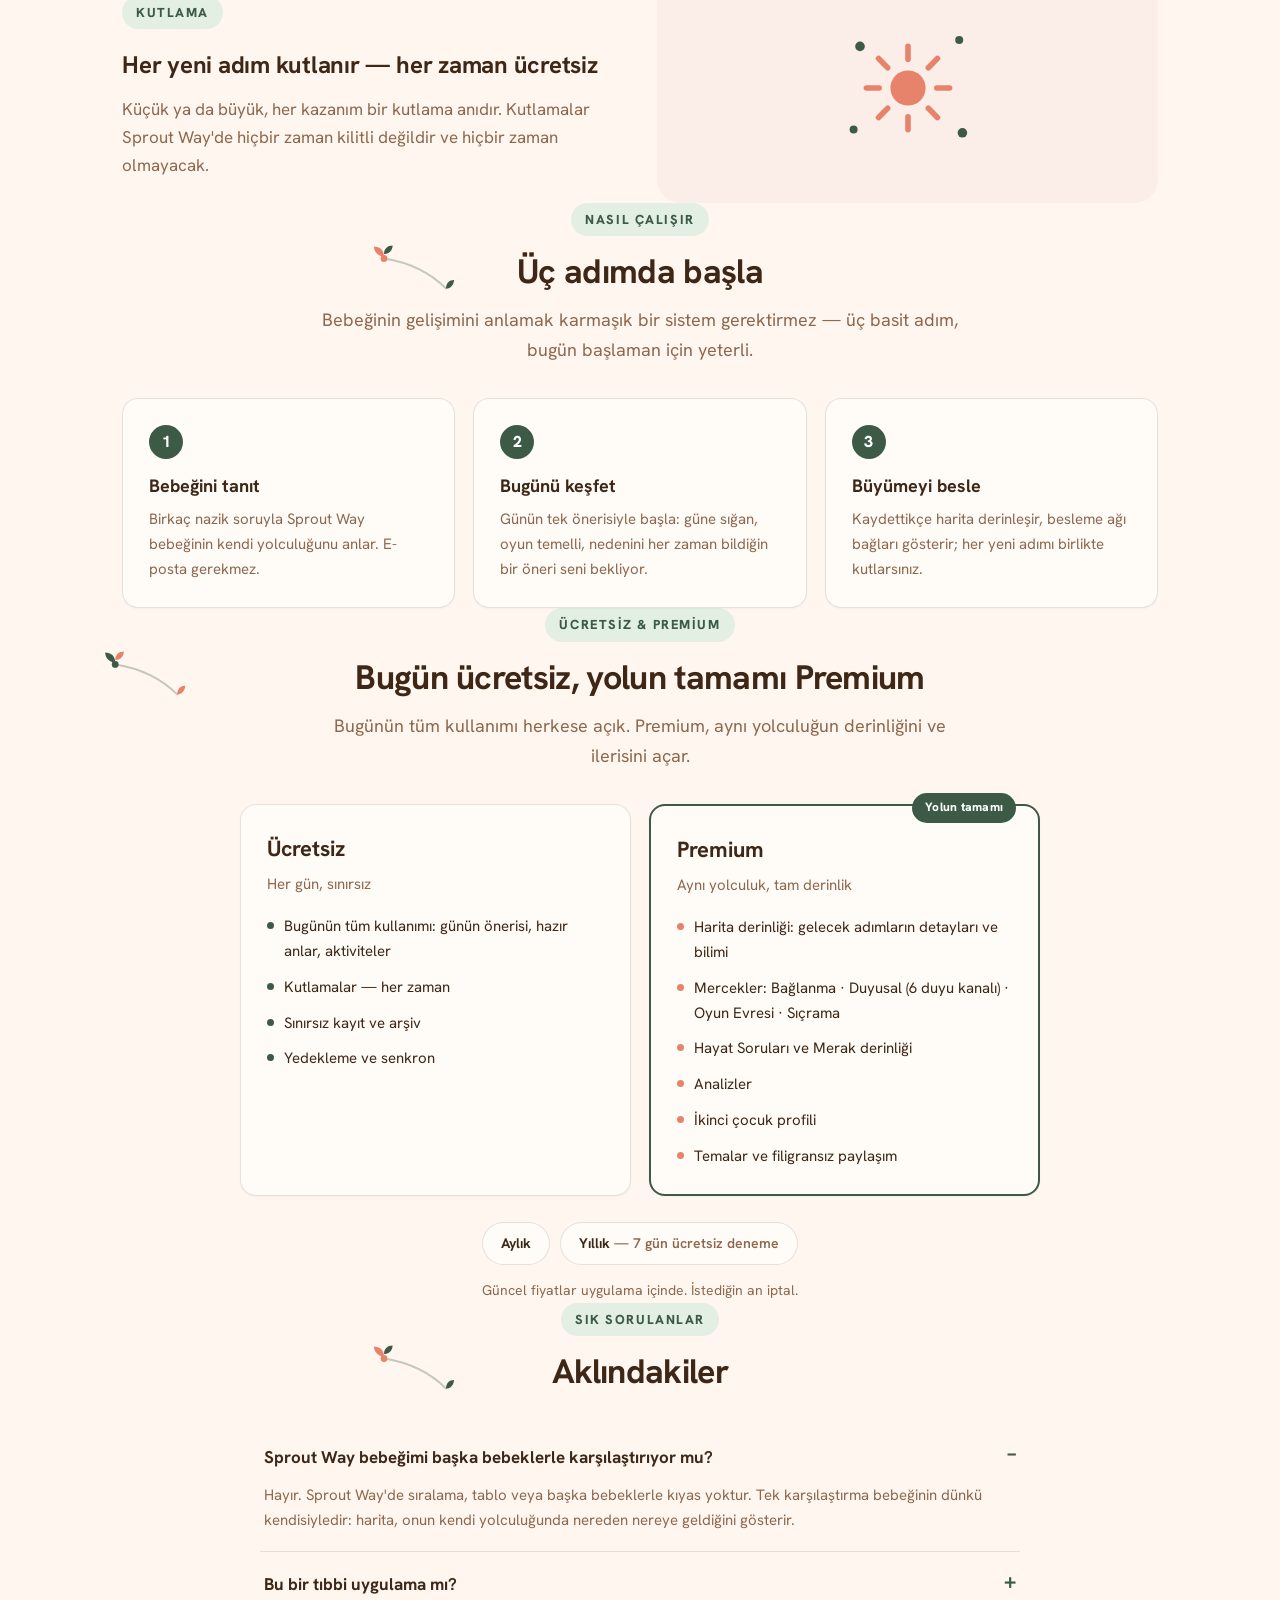
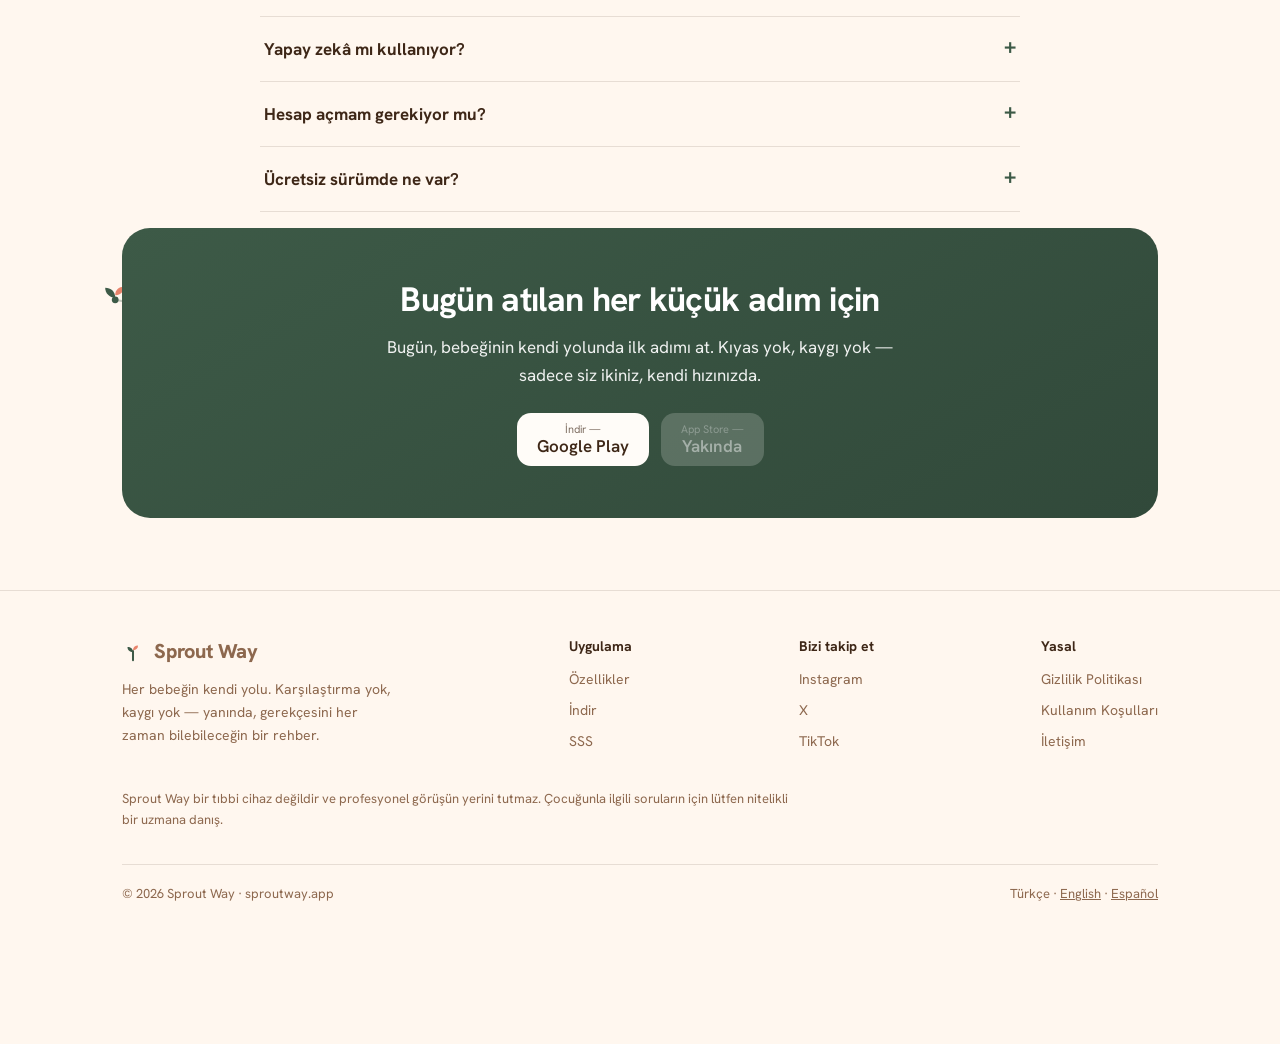
==== commit 15c5deac: "BLG-04 + OLC-05(h): site ürünü doğru anlatıyor (TR/EN/ES) "78 soru" → "102 soru" üç dilde de. Site 3" ====
--- a/index.html
+++ b/index.html
@@ -678,7 +678,7 @@
           <p class="jhint" id="jhint">Kaydırdıkça filiz büyür</p>
           <div class="numgrid" aria-label="Sprout Way sayılarla">
             <div class="num"><b data-n="144">144</b><span>adım</span></div>
-            <div class="num"><b data-n="78">78</b><span>Hayat Sorusu</span></div>
+            <div class="num"><b data-n="102">102</b><span>Hayat Sorusu</span></div>
             <div class="num"><b data-n="800" data-suf="+">800+</b><span>aktivite</span></div>
             <div class="num"><b data-n="300" data-suf="+">300+</b><span>Hazır An</span></div>
           </div>
@@ -748,8 +748,8 @@
       <div class="txt">
         <span class="kicker">Hayat Soruları</span>
         <h3>"Ne zaman kaşığı kendi tutar?"</h3>
-        <p>Sen de bunu merak ediyorsun, değil mi? Ebeveynlerin gerçekten sorduğu 78 soru burada — her cevap genel bir tablodan değil, doğrudan senin bebeğinin kendi yolculuğundan geliyor.</p>
-        <div class="featchips"><span>78 soru</span><span>Gerekçeli kişisel cevap</span><span>Kendi sorunu gönder</span></div>
+        <p>Sen de bunu merak ediyorsun, değil mi? Ebeveynlerin gerçekten sorduğu 102 soru burada — her cevap genel bir tablodan değil, doğrudan senin bebeğinin kendi yolculuğundan geliyor.</p>
+        <div class="featchips"><span>102 soru</span><span>Gerekçeli kişisel cevap</span><span>Kendi sorunu gönder</span></div>
       </div>
       <div class="art demo">
         <div class="qdemo">
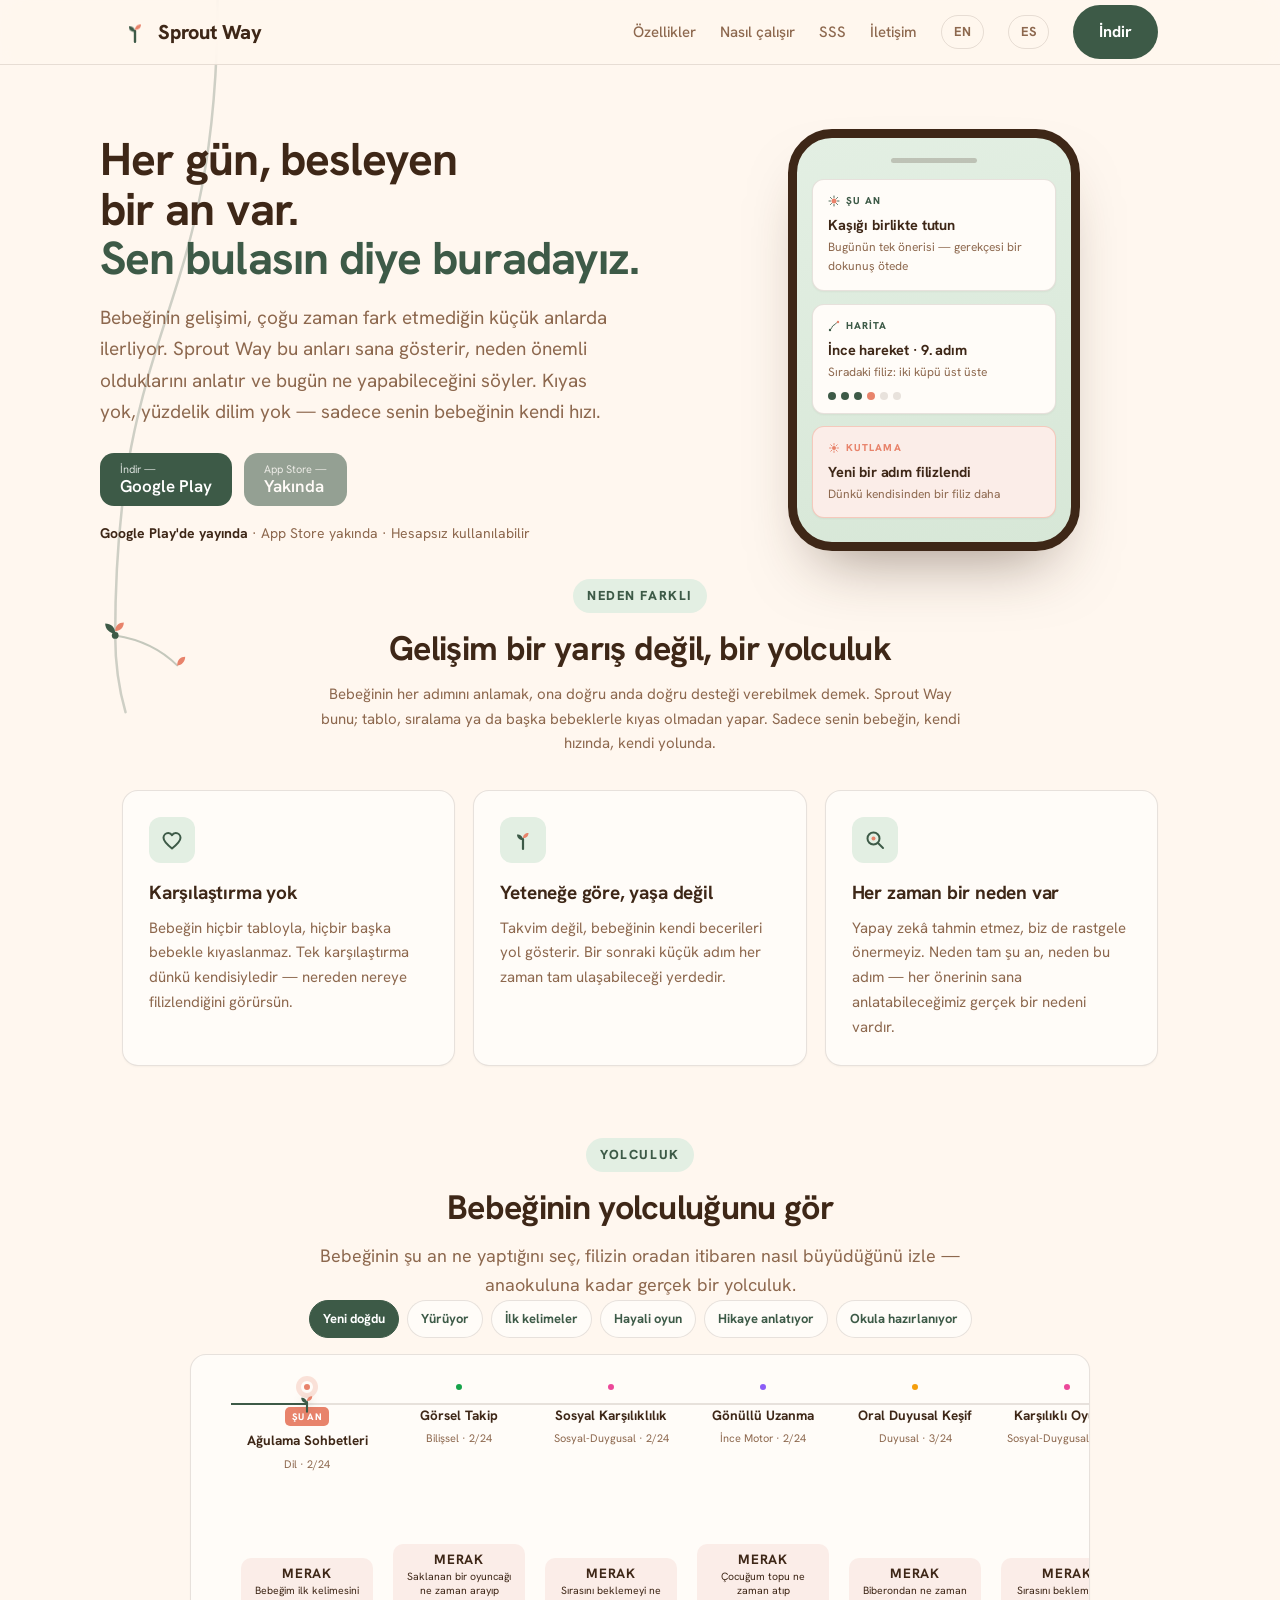
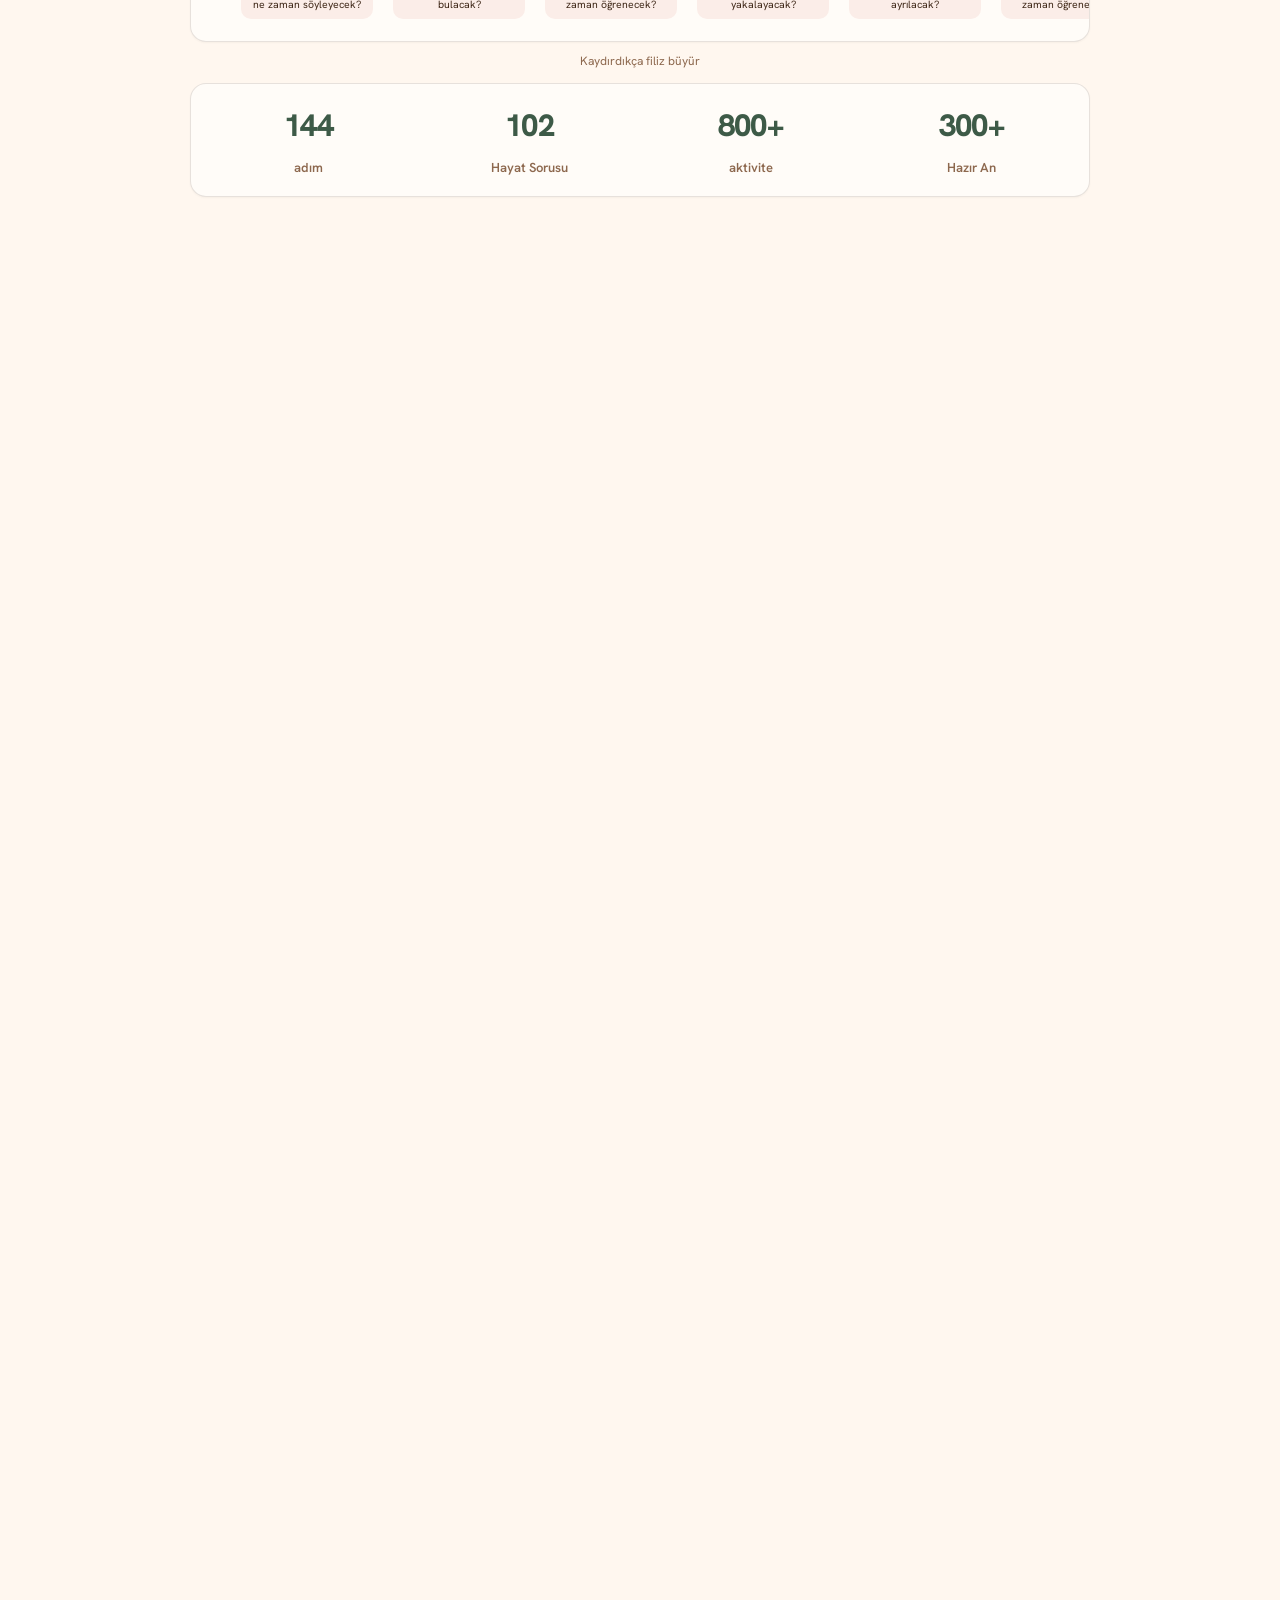
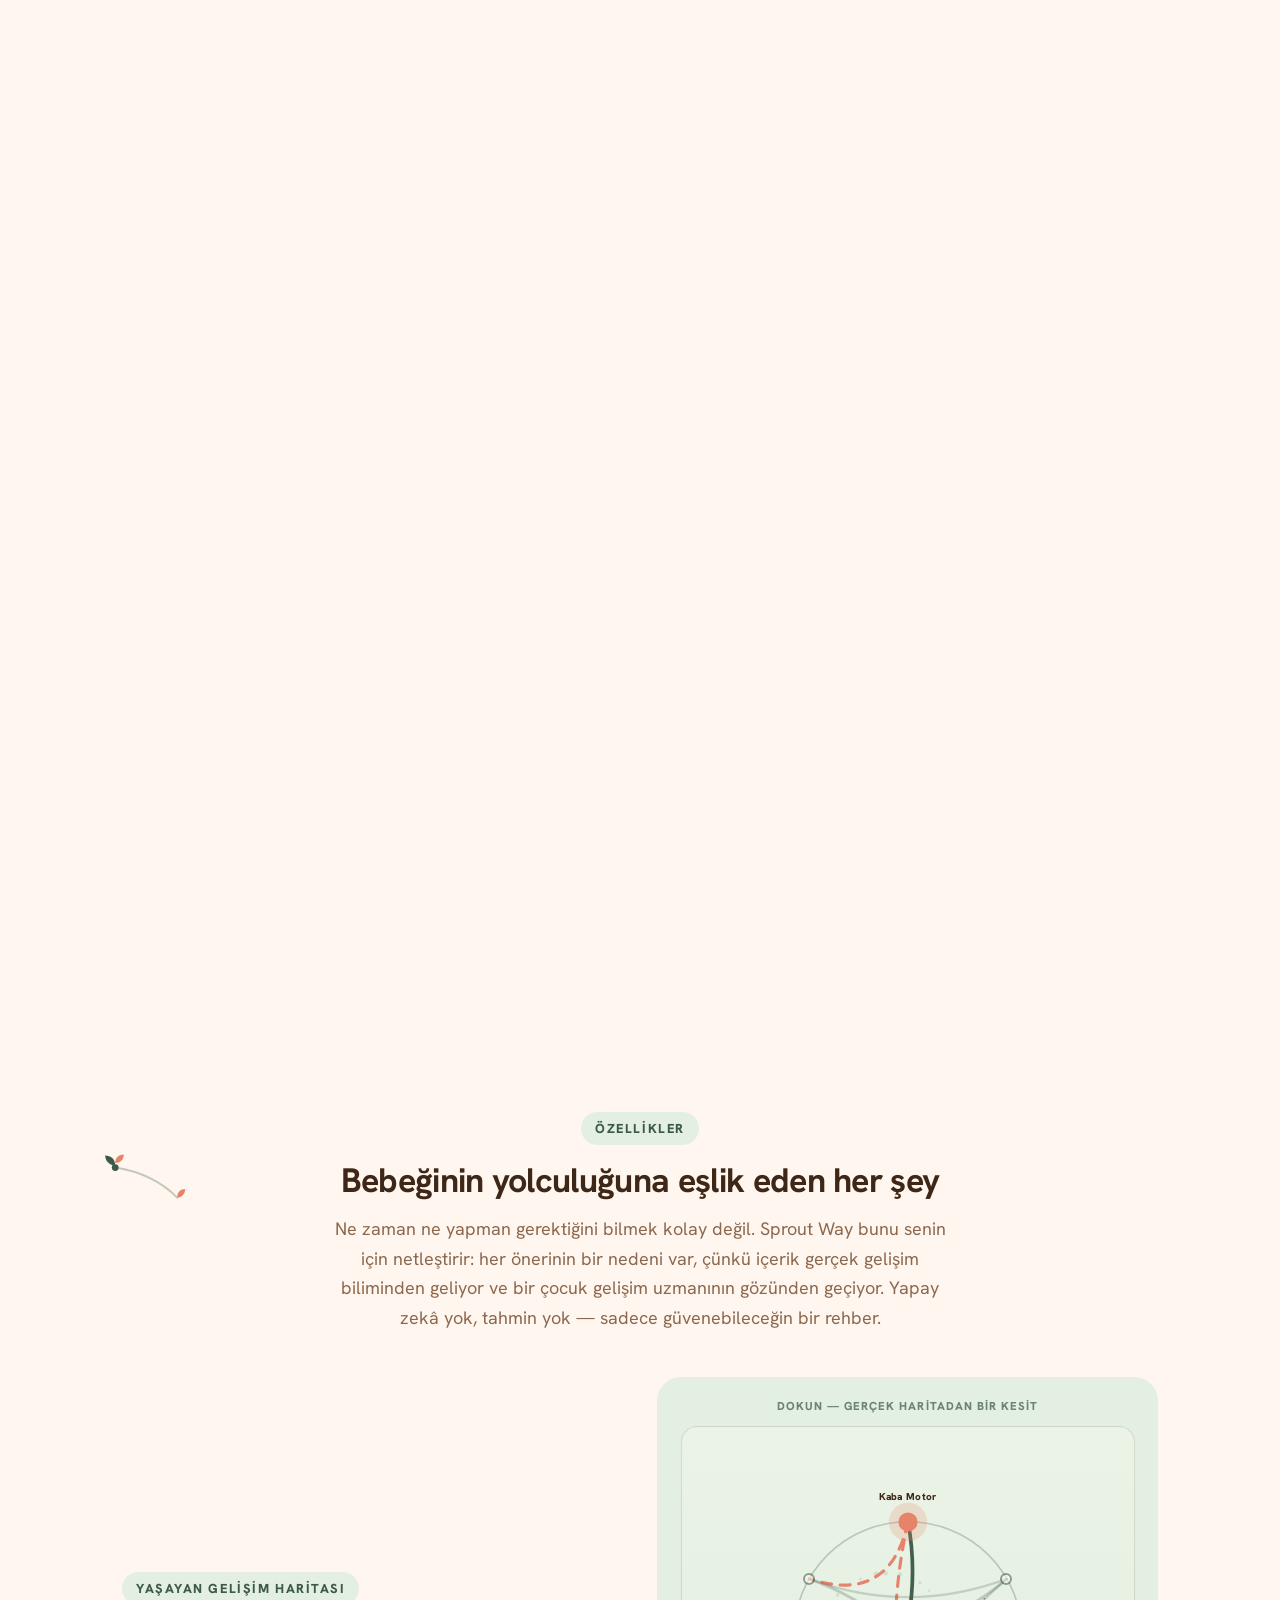
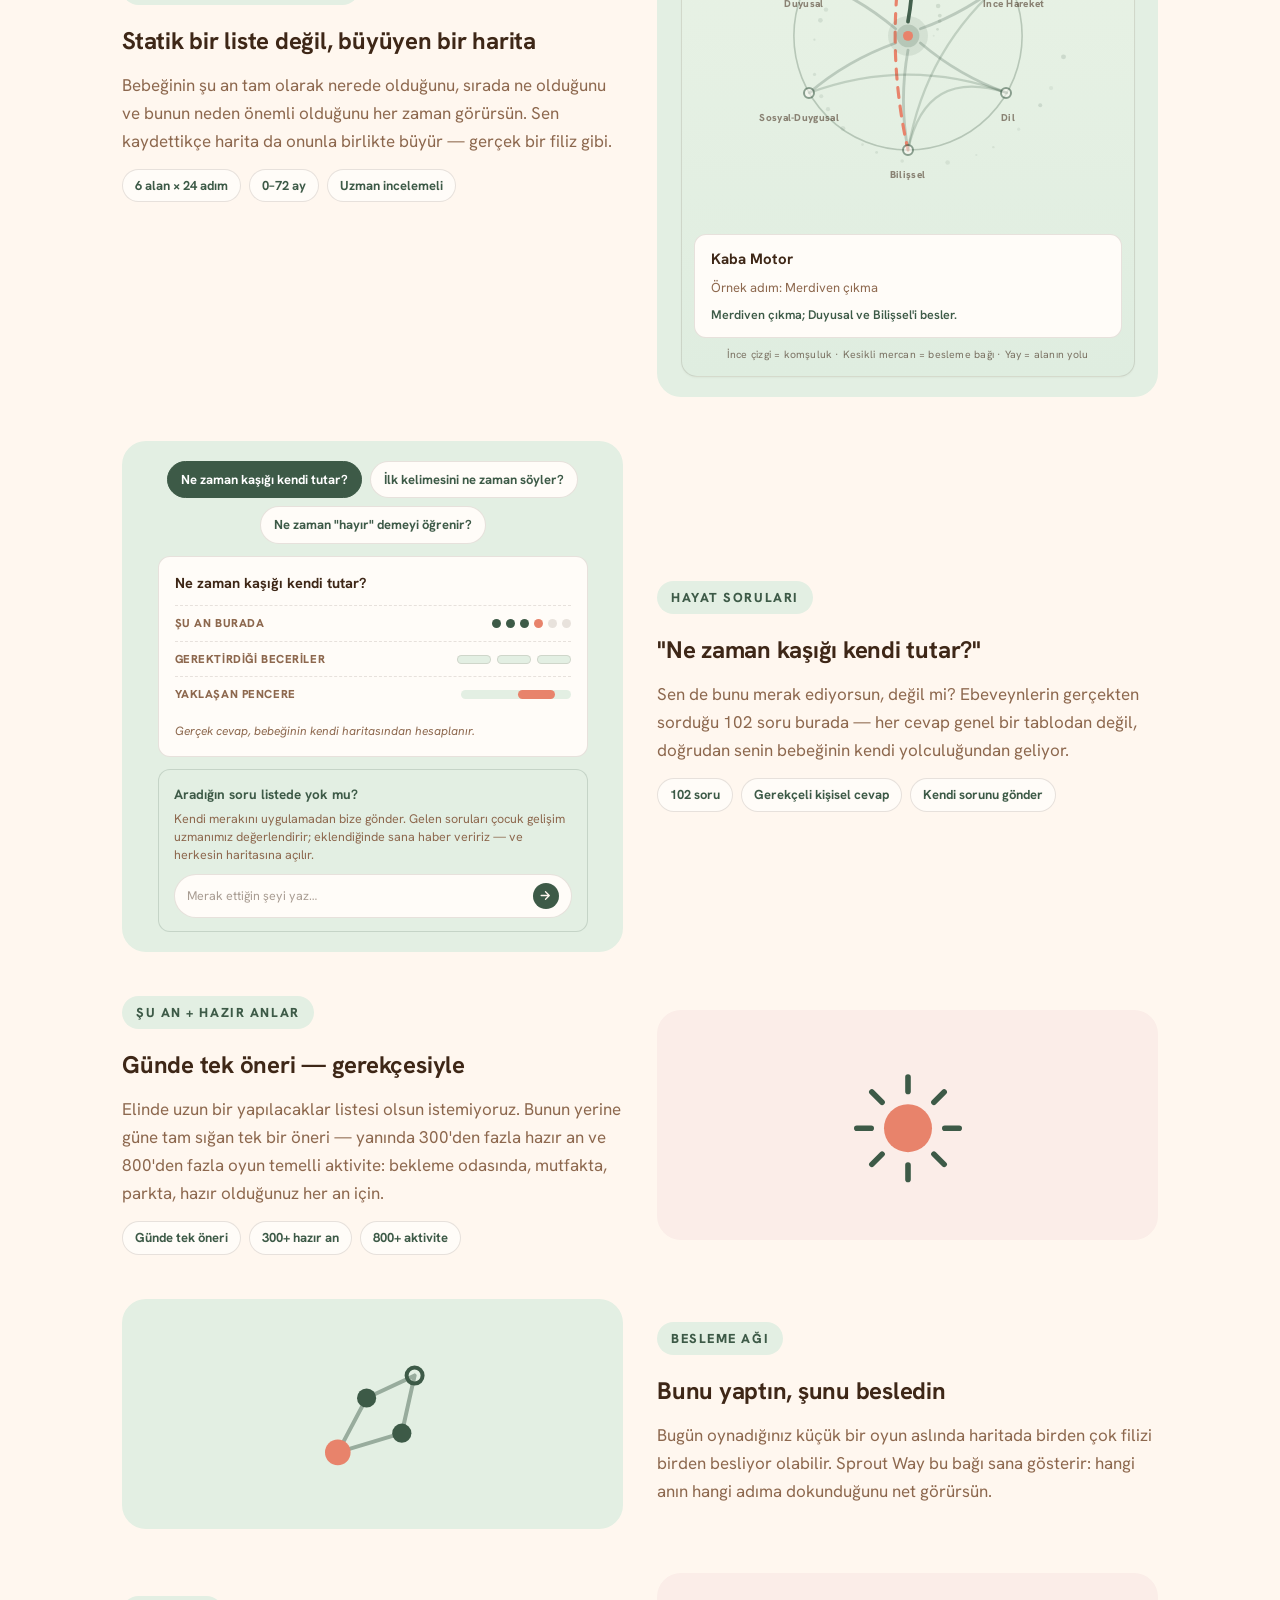
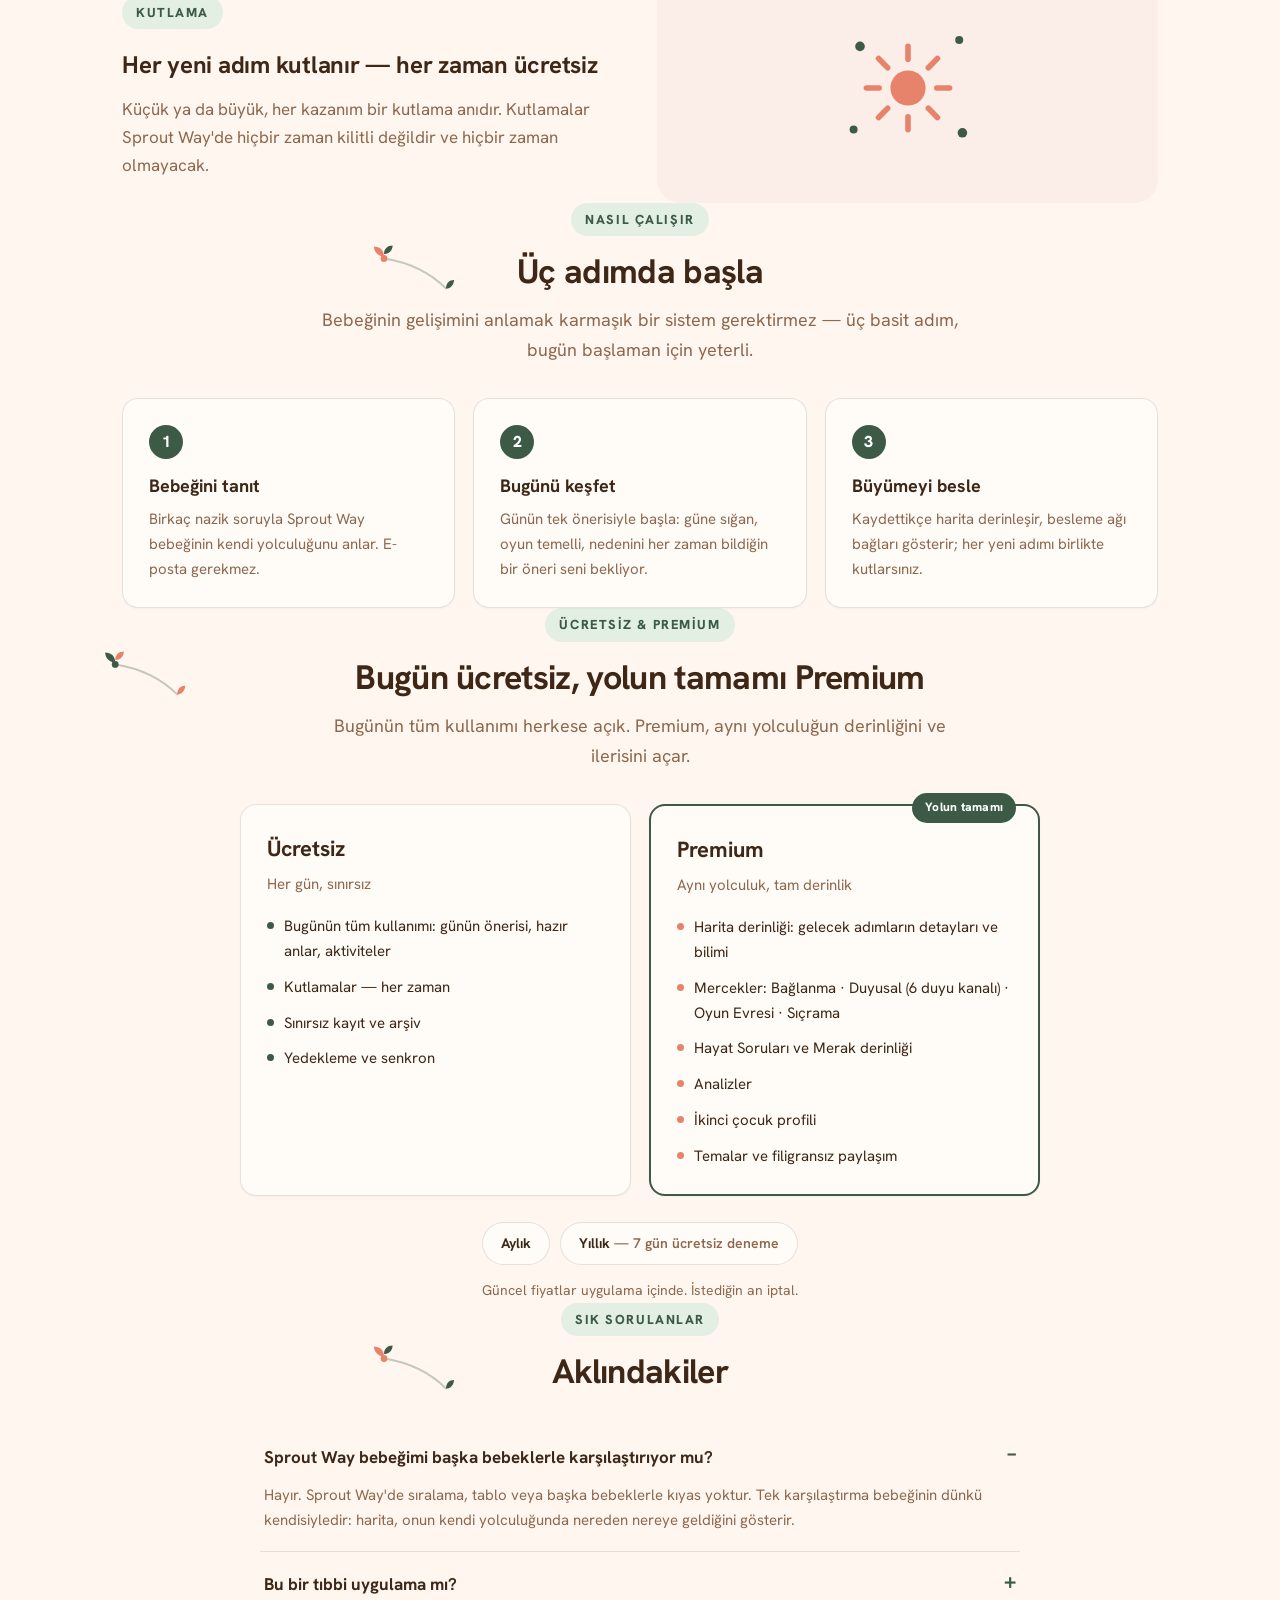
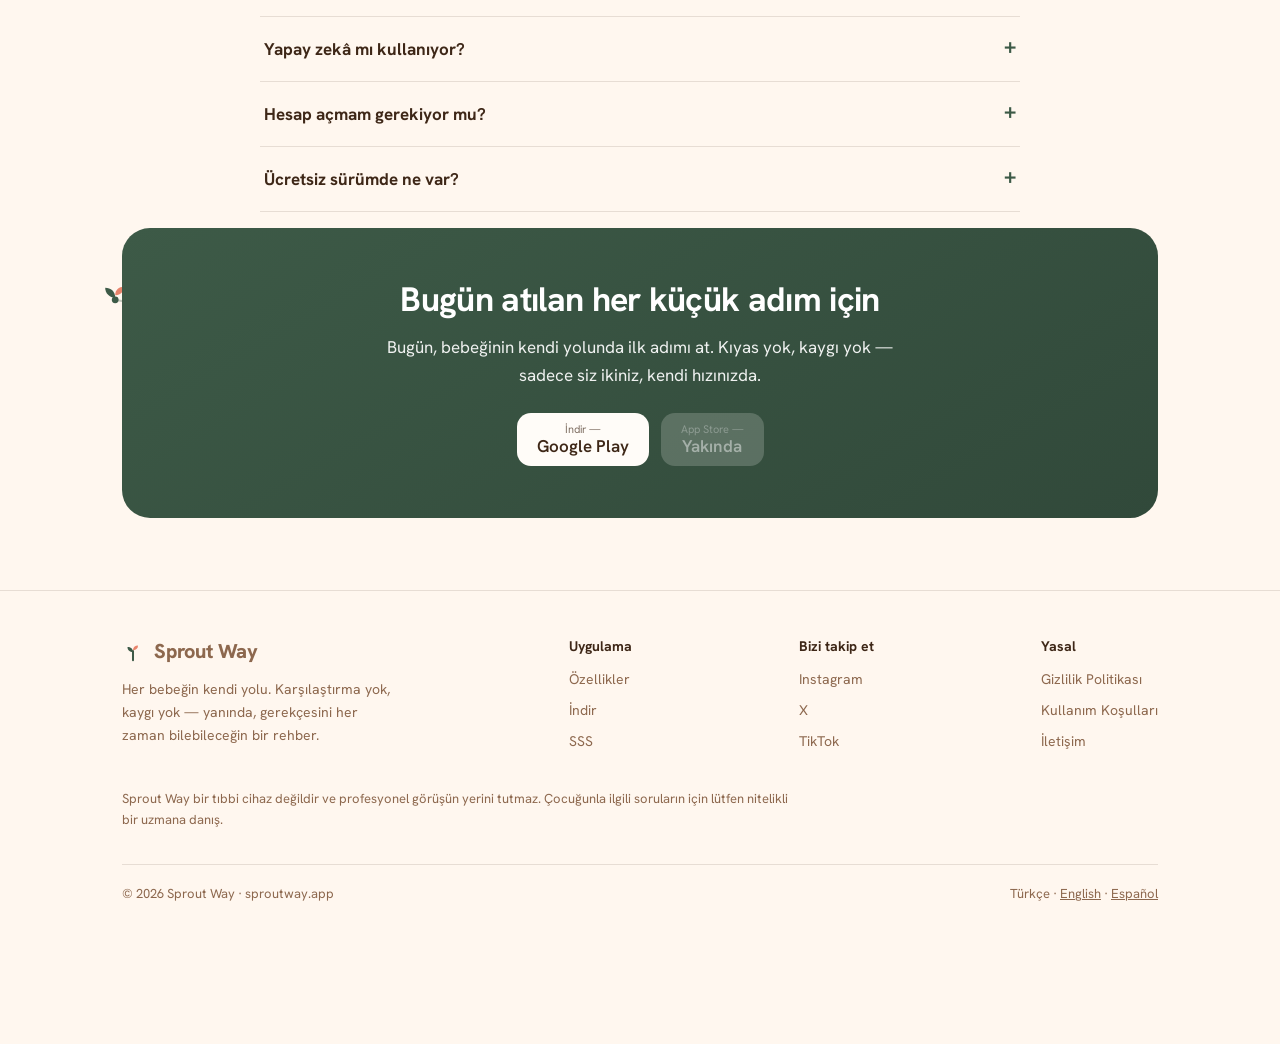
==== commit 3f2ac373: "Link paylaşım kartı doğru orana çevrildi (1200×630) Site "twitter:card = summary_large_image" beyan " ====
--- a/index.html
+++ b/index.html
@@ -9,14 +9,14 @@
 <meta property="og:description" content="Bebeğinin gelişimini anlamana yardım ediyoruz: hangi an önemli, neden önemli — her gün. Kıyas yok, kaygı yok, sadece kendi yolu.">
 <meta property="og:type" content="website">
 <meta property="og:url" content="https://sproutway.app/">
-<meta property="og:image" content="https://sproutway.app/og-image.png">
+<meta property="og:image" content="https://sproutway.app/og-image-1200x630.png">
 <meta property="og:locale" content="tr_TR">
 <meta property="og:locale:alternate" content="en_US">
 <meta name="twitter:card" content="summary_large_image">
 <meta name="twitter:site" content="@sproutwayapp">
 <meta name="twitter:title" content="Sprout Way — Bebek Gelişimi | Her bebeğin kendi yolu">
 <meta name="twitter:description" content="Bebeğinin gelişimini anlamana yardım ediyoruz: hangi an önemli, neden önemli — her gün. Kıyas yok, kaygı yok, sadece kendi yolu.">
-<meta name="twitter:image" content="https://sproutway.app/og-image.png">
+<meta name="twitter:image" content="https://sproutway.app/og-image-1200x630.png">
 <link rel="canonical" href="https://sproutway.app/">
 <link rel="alternate" hreflang="tr" href="https://sproutway.app/">
 <link rel="alternate" hreflang="en" href="https://sproutway.app/index-en.html">
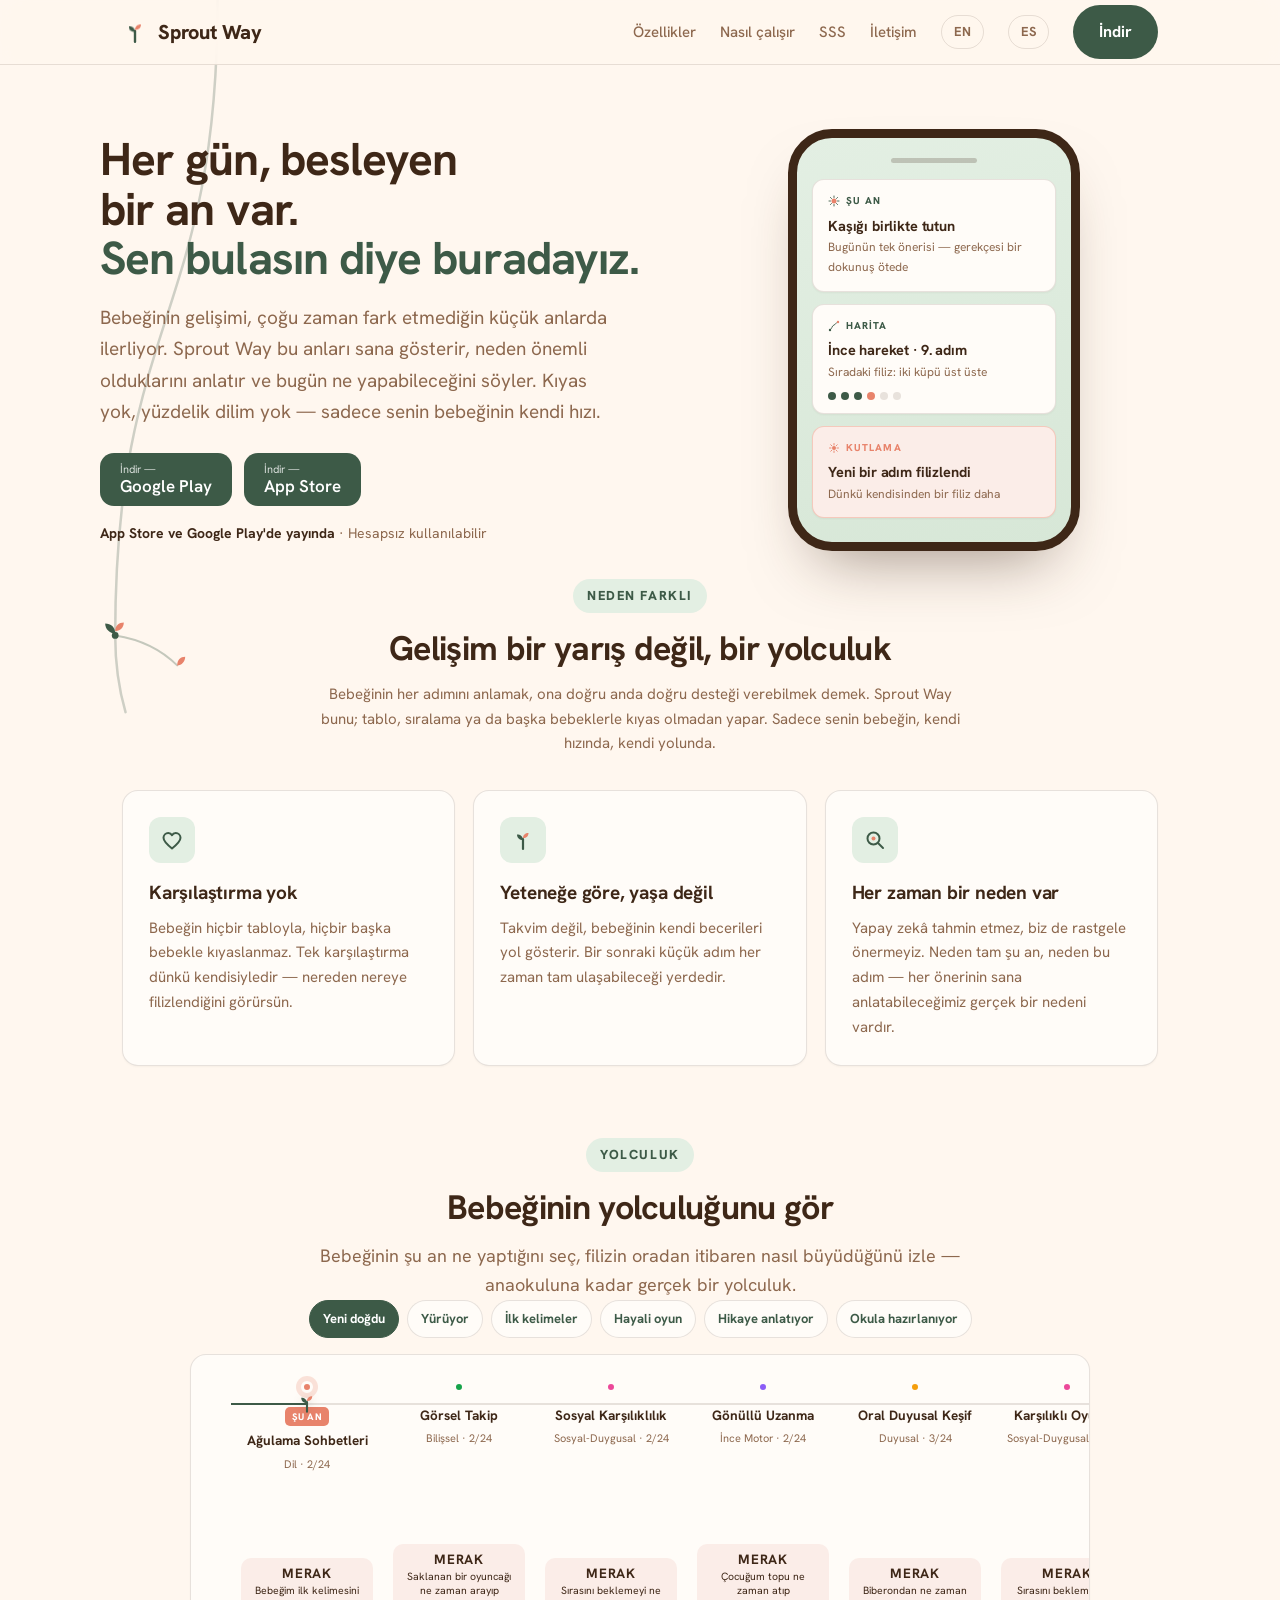
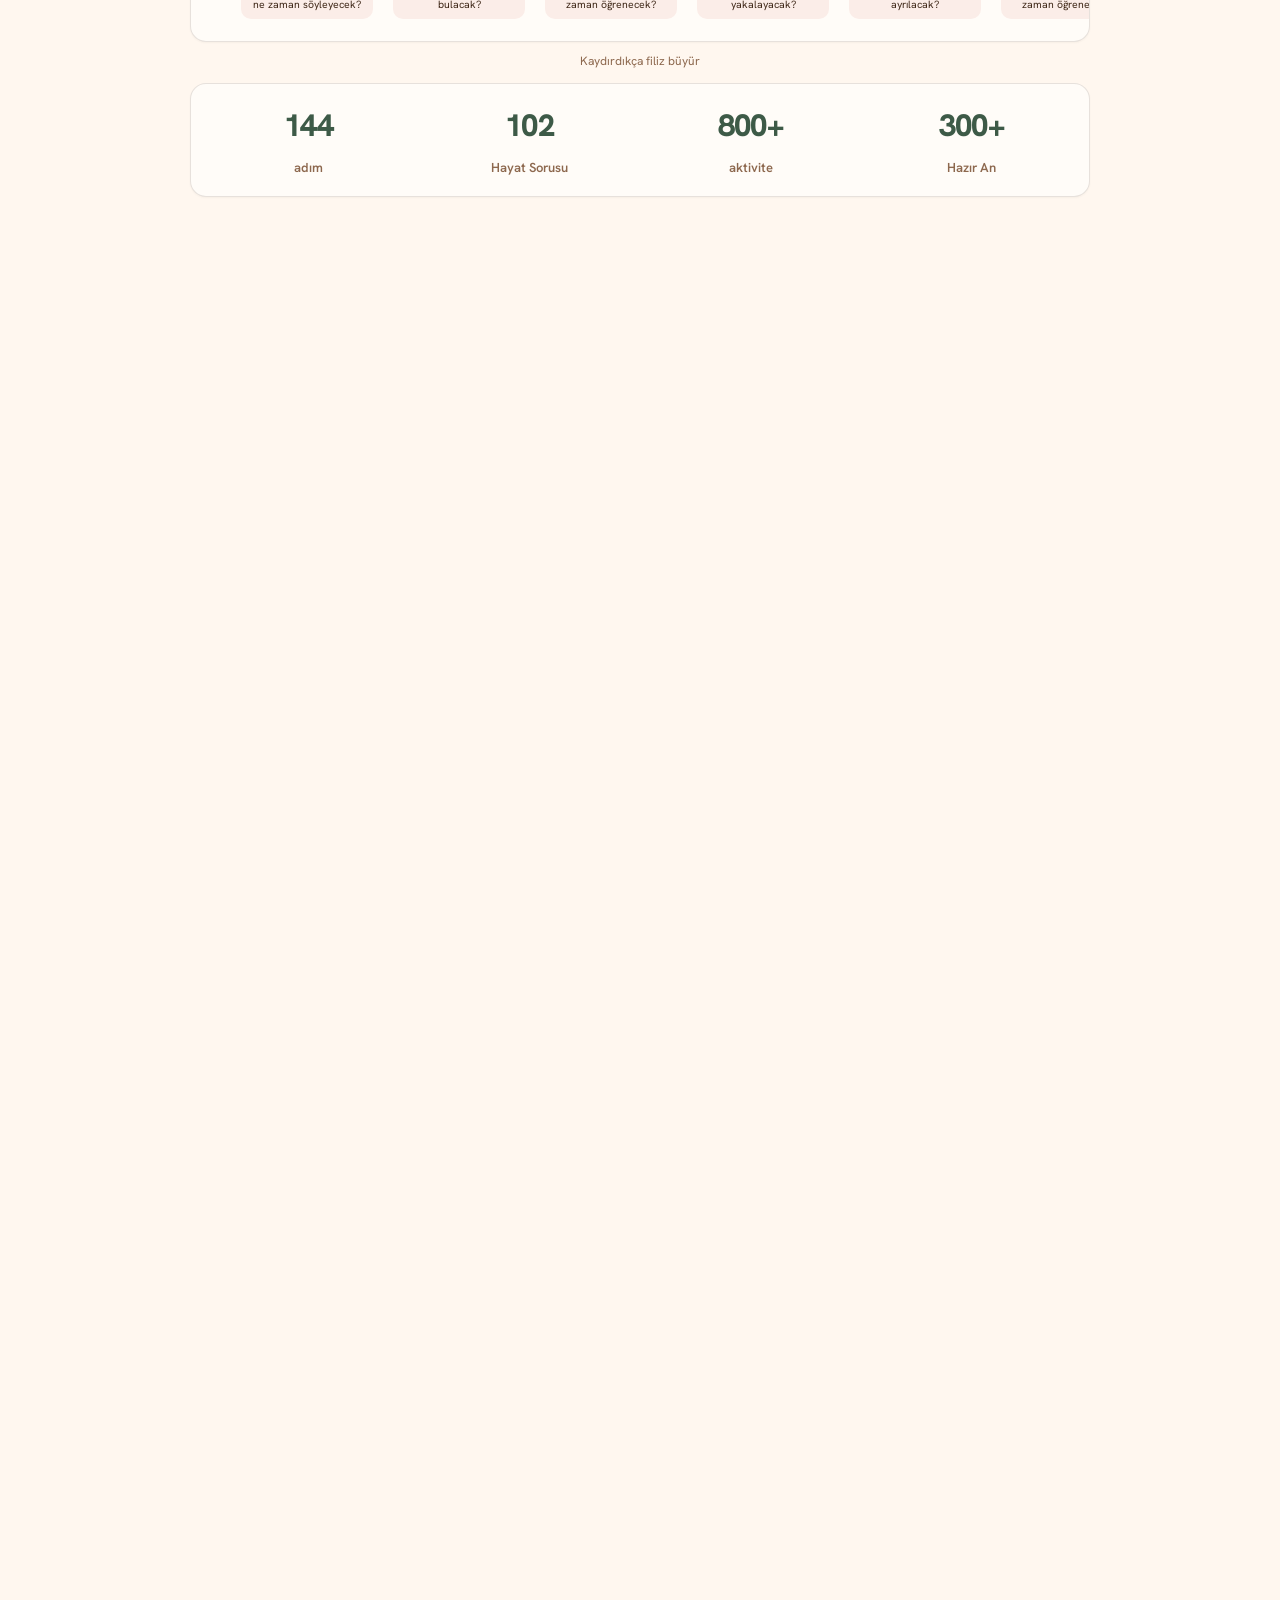
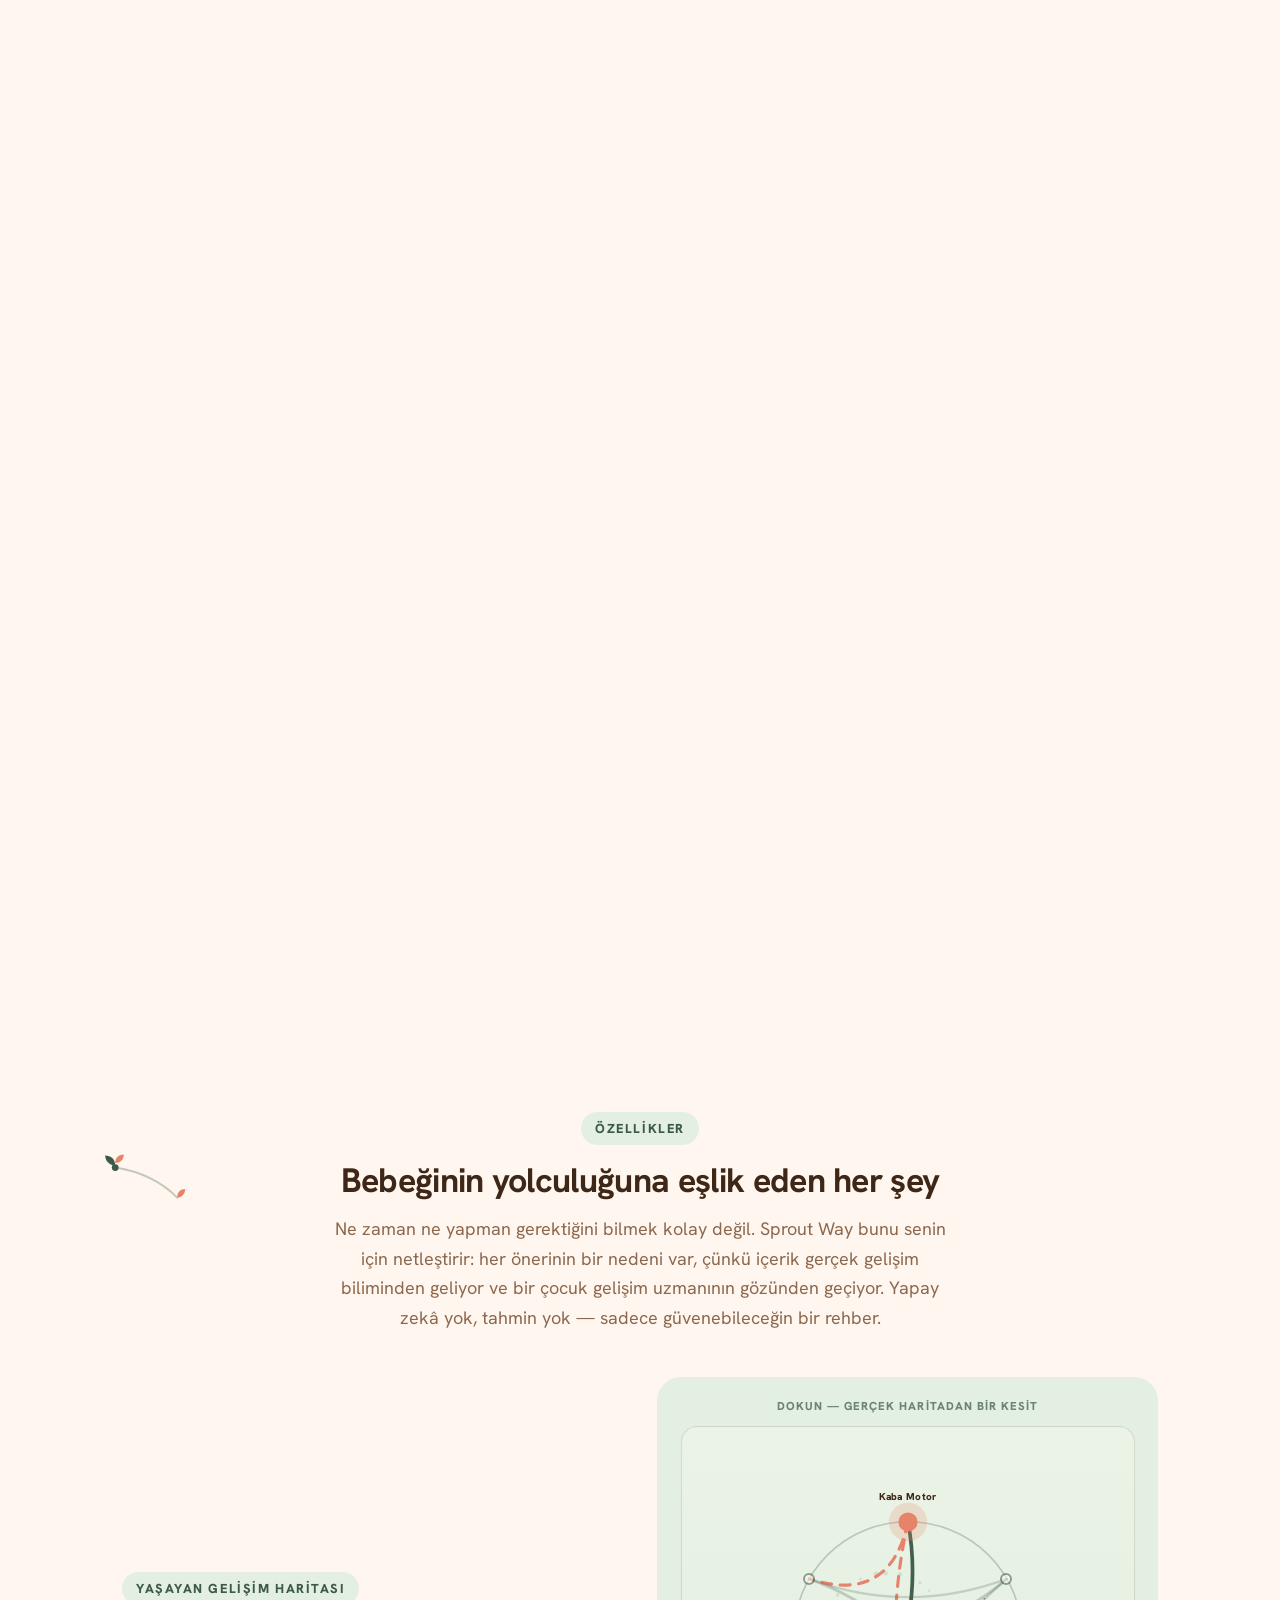
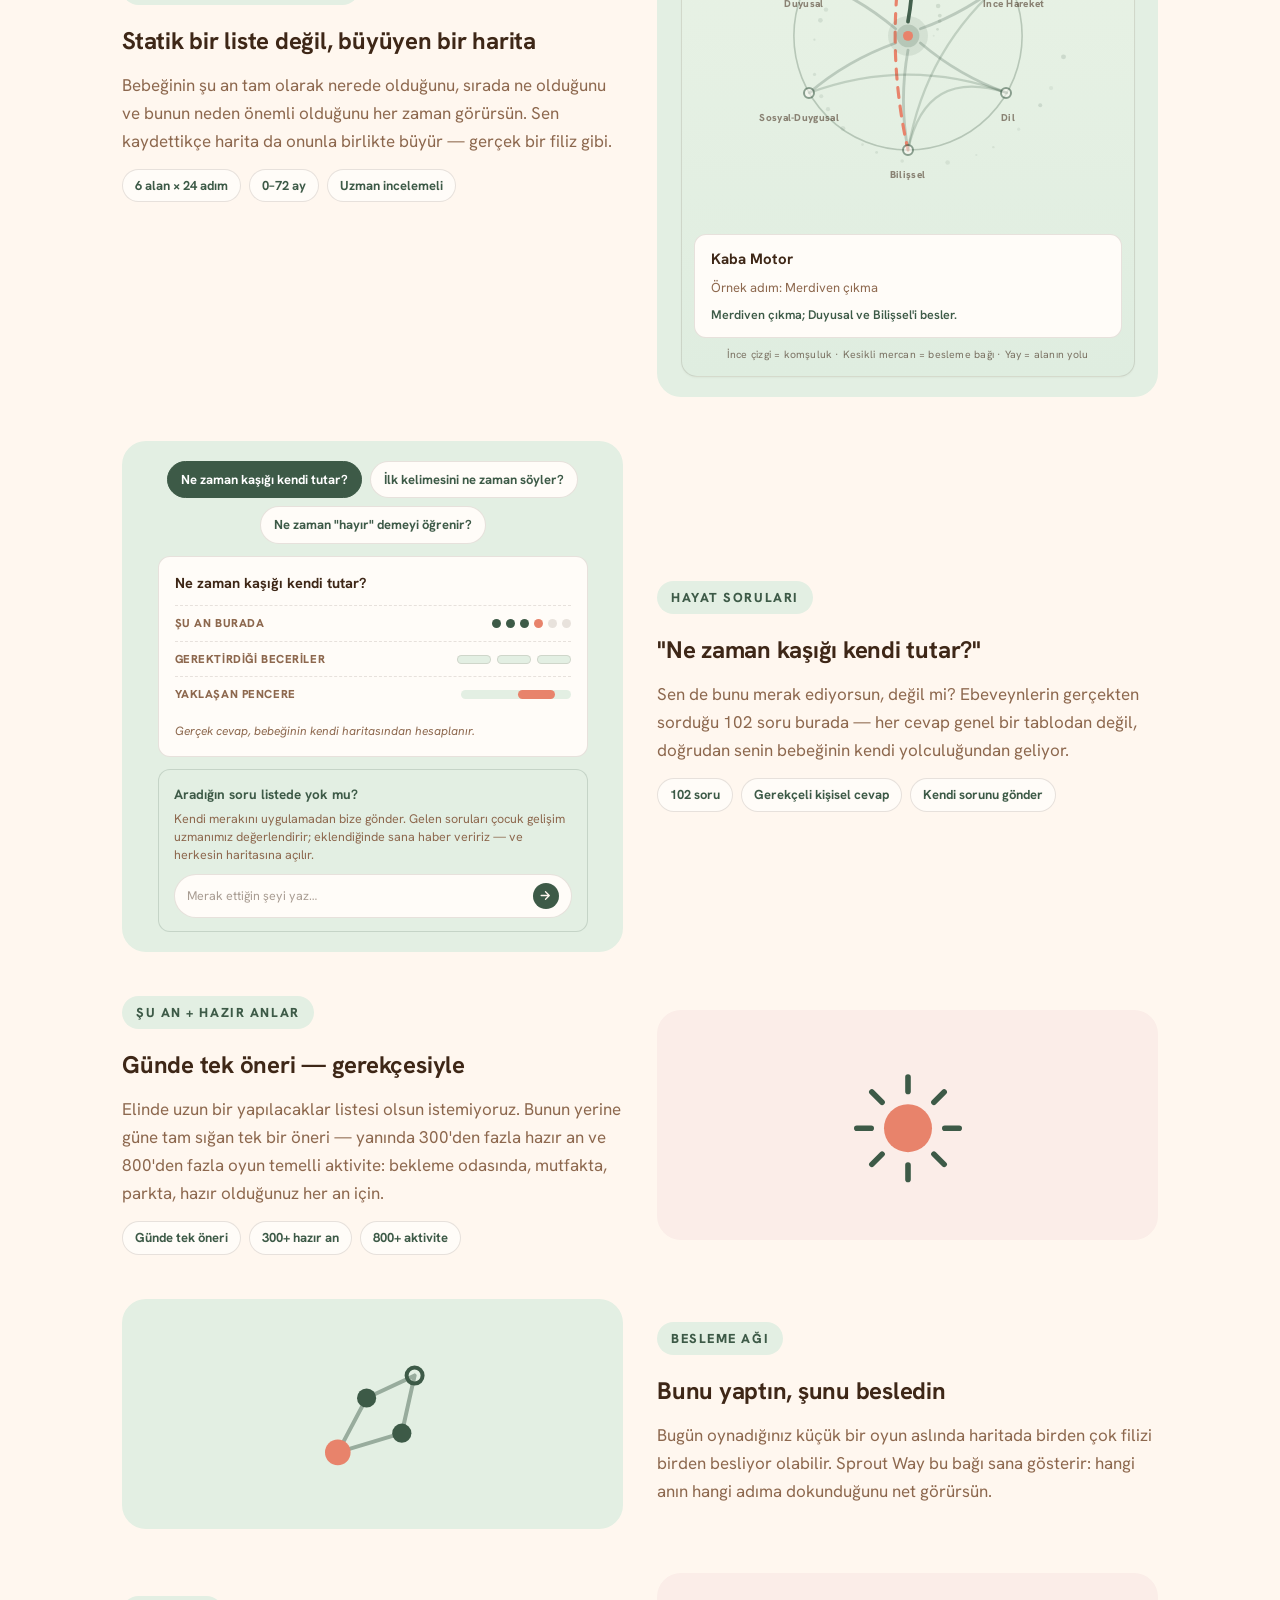
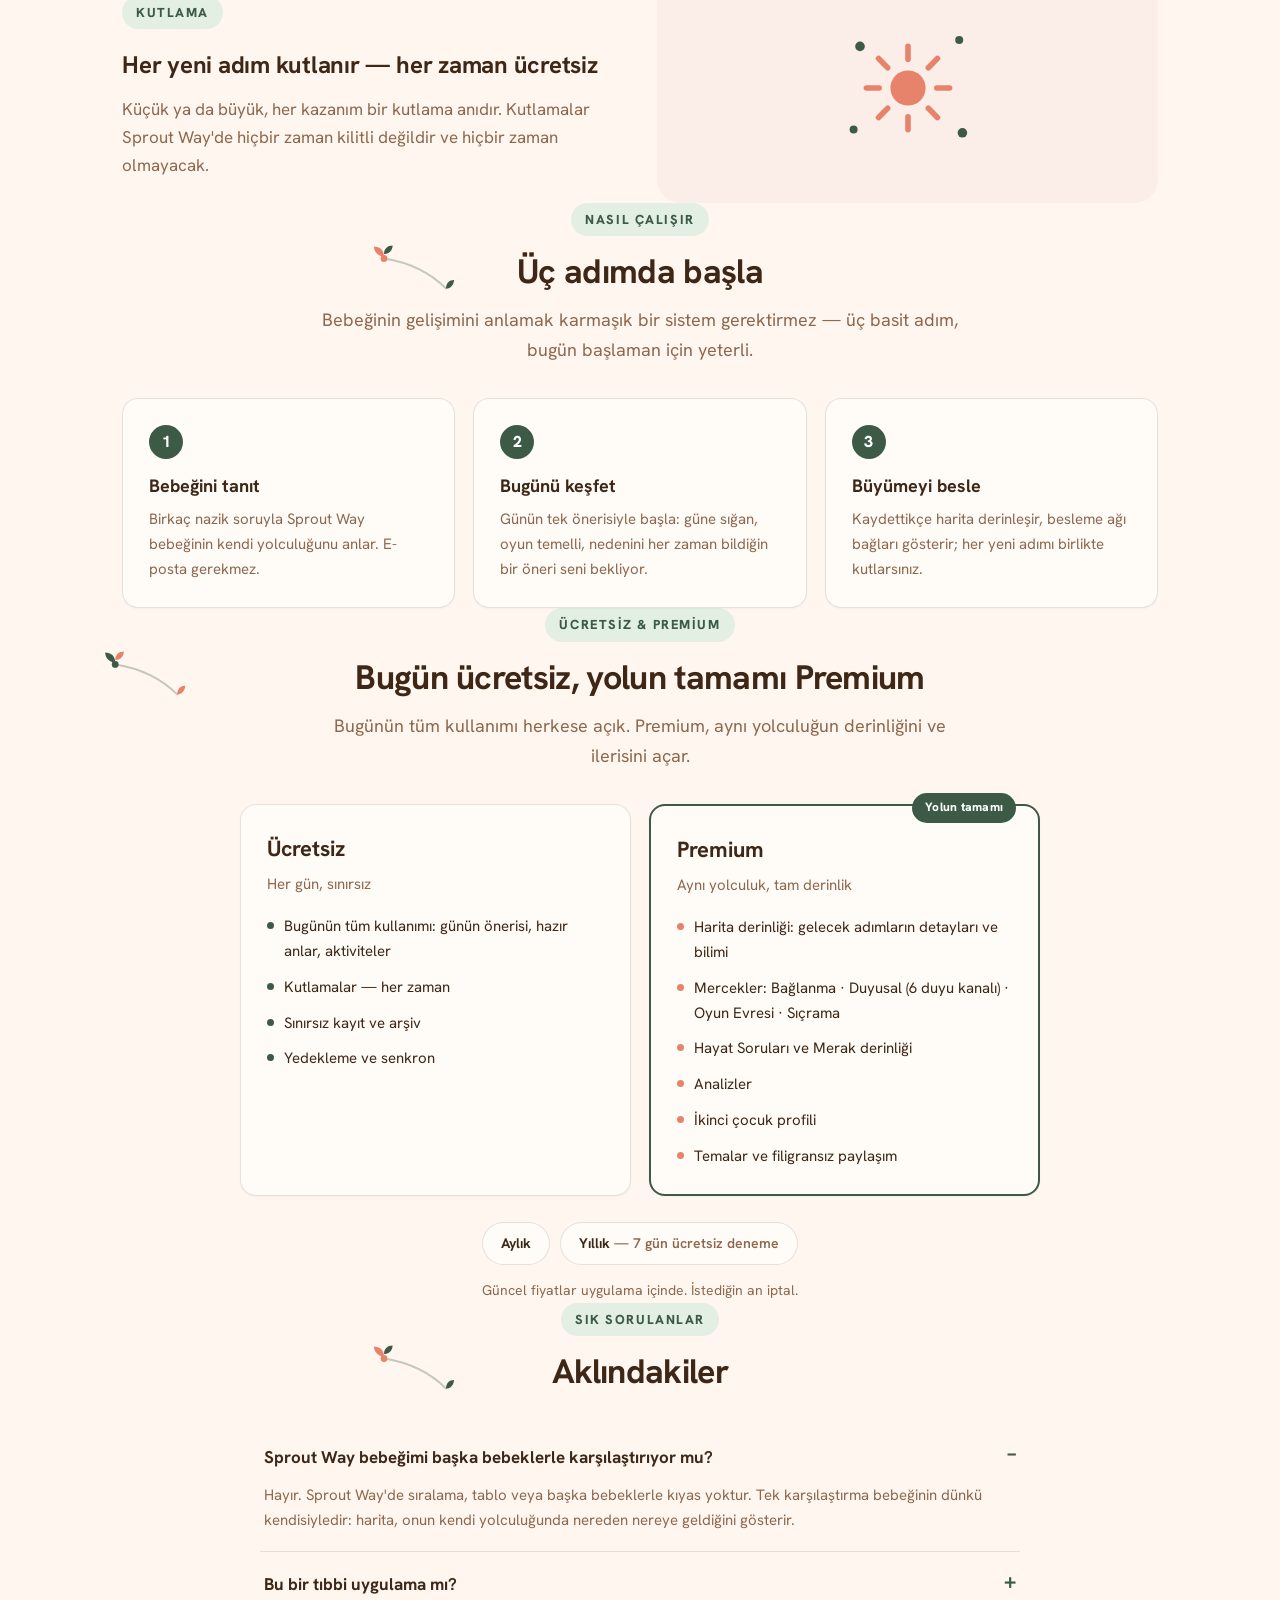
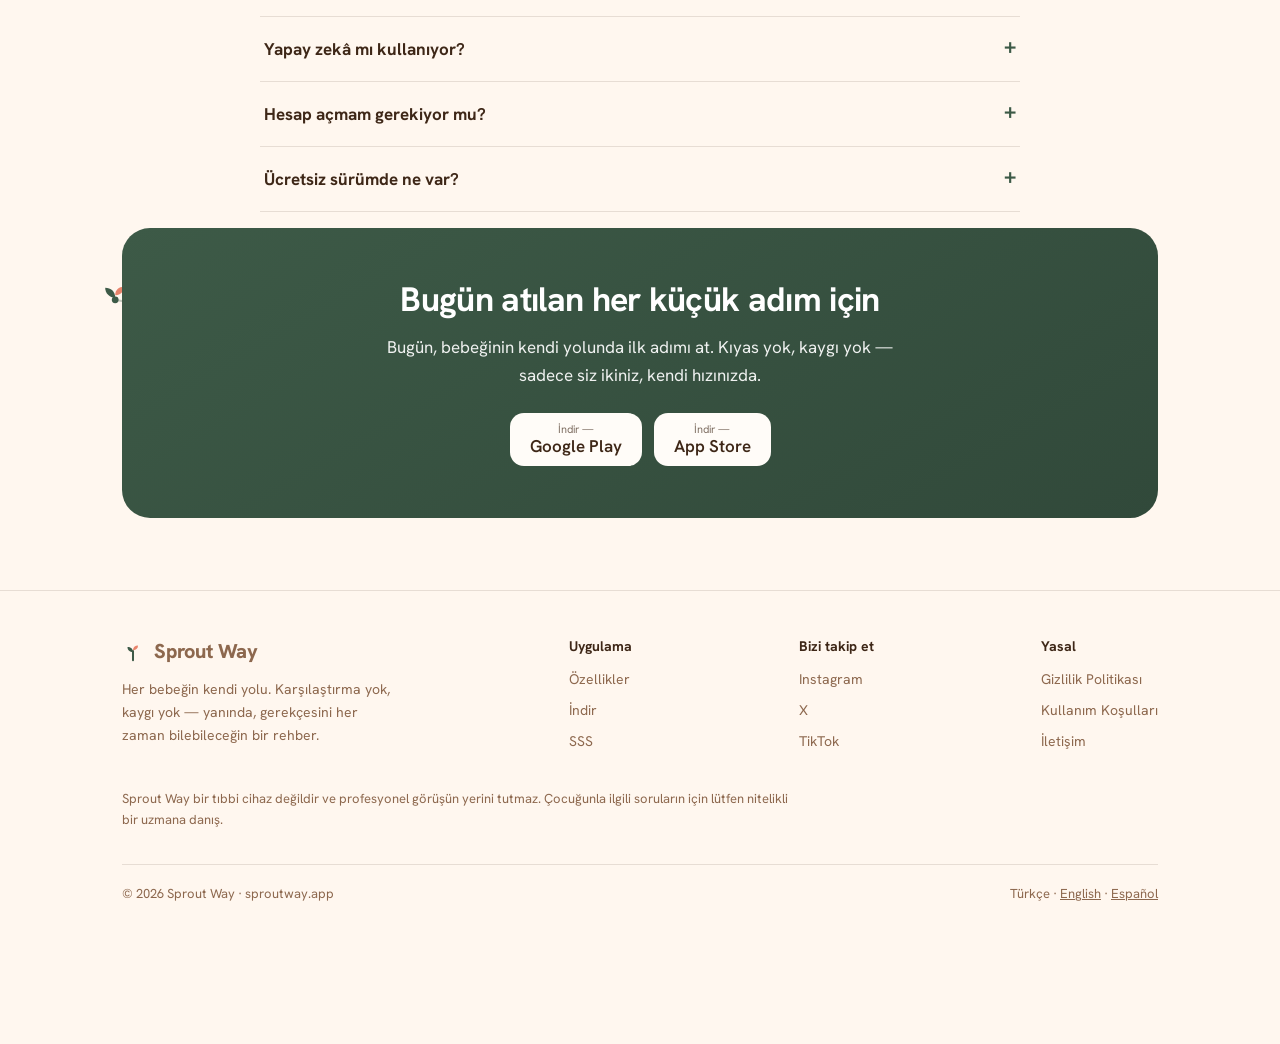
==== commit de38328a: "App Store linki canlıya alındı — "yakında" kaldırıldı (TR/EN/ES + davet sayfası) id6758865871, https" ====
--- a/index.html
+++ b/index.html
@@ -510,9 +510,9 @@
       <p class="sub">Bebeğinin gelişimi, çoğu zaman fark etmediğin küçük anlarda ilerliyor. Sprout Way bu anları sana gösterir, neden önemli olduklarını anlatır ve bugün ne yapabileceğini söyler. Kıyas yok, yüzdelik dilim yok — sadece senin bebeğinin kendi hızı.</p>
       <div class="cta-row" id="indir">
         <a class="store" href="https://play.google.com/store/apps/details?id=com.omerfarukballi.sprout" rel="noopener"><small>İndir —</small><b>Google Play</b></a>
-        <span class="store soon" aria-disabled="true"><small>App Store —</small><b>Yakında</b></span>
-      </div>
-      <div class="trust"><b>Google Play'de yayında</b> · App Store yakında · Hesapsız kullanılabilir</div>
+        <a class="store" href="https://apps.apple.com/tr/app/sprout-way/id6758865871" rel="noopener"><small>İndir —</small><b>App Store</b></a>
+      </div>
+      <div class="trust"><b>App Store ve Google Play'de yayında</b> · Hesapsız kullanılabilir</div>
     </div>
     <div class="phone" aria-hidden="true">
       <div class="notch"></div>
@@ -927,7 +927,7 @@
       <p>Bugün, bebeğinin kendi yolunda ilk adımı at. Kıyas yok, kaygı yok — sadece siz ikiniz, kendi hızınızda.</p>
       <div class="cta-row" style="justify-content:center">
         <a class="store" href="https://play.google.com/store/apps/details?id=com.omerfarukballi.sprout" rel="noopener"><small>İndir —</small><b>Google Play</b></a>
-        <span class="store soon" aria-disabled="true"><small>App Store —</small><b>Yakında</b></span>
+        <a class="store" href="https://apps.apple.com/tr/app/sprout-way/id6758865871" rel="noopener"><small>İndir —</small><b>App Store</b></a>
       </div>
     </div>
   </div>
@@ -1457,9 +1457,8 @@
 }
 
 /* 9 akıllı indirme yönlendirmesi — FAB + nav/footer İndir aynı davranışı paylaşır */
-/* App Store canlıya çıkınca doldurulacak (ör. "https://apps.apple.com/app/idXXXXXXXXXX");
-   boş kaldığı sürece iOS kullanıcısı #indir bölümüne yumuşak kaydırılır. */
-var APP_STORE_URL="";
+/* 2026-09-19: App Store canlı, id 6758865871. */
+var APP_STORE_URL="https://apps.apple.com/tr/app/sprout-way/id6758865871";
 var PLAY_URL="https://play.google.com/store/apps/details?id=com.omerfarukballi.sprout";
 /* görünür geri bildirim: hero CTA'sındaki store butonlarına kısa dikkat nabzı
    (zaten görünürdeyse anında, scroll gerekiyorsa varışa yakın) */
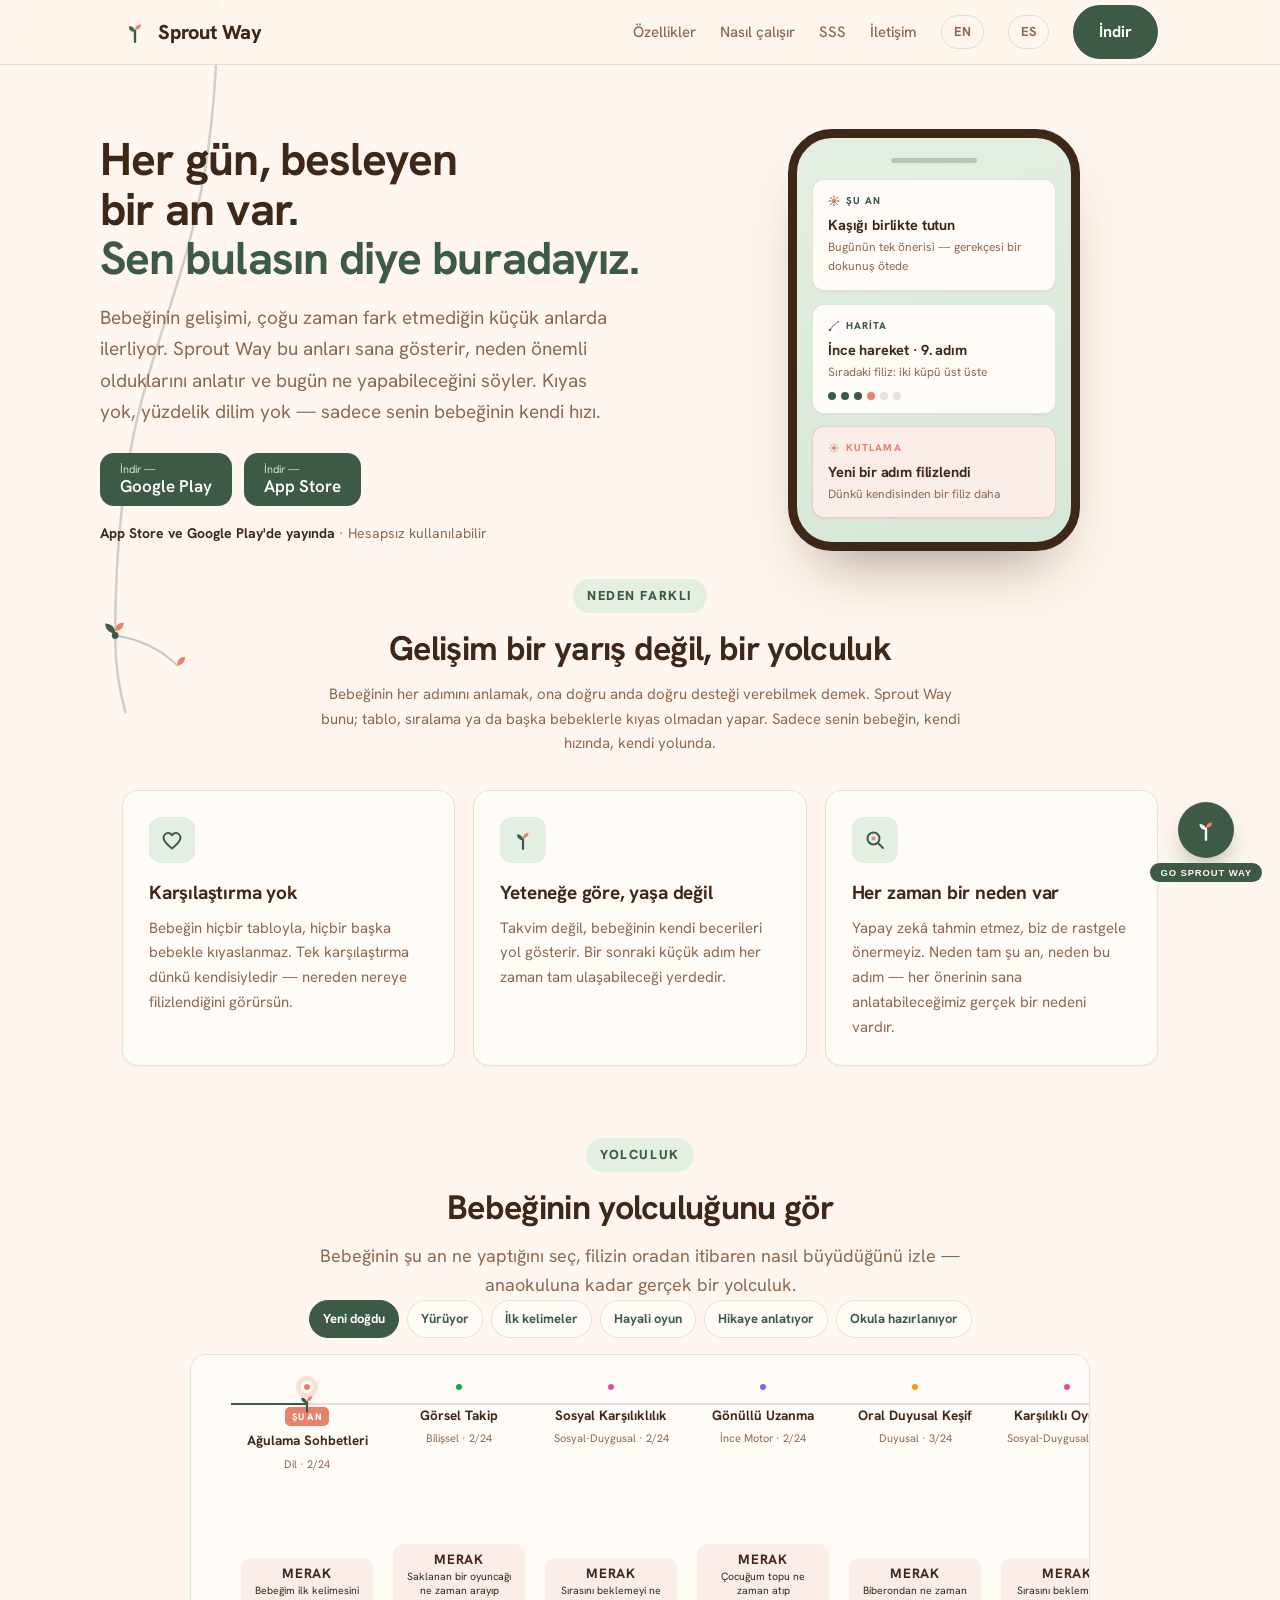
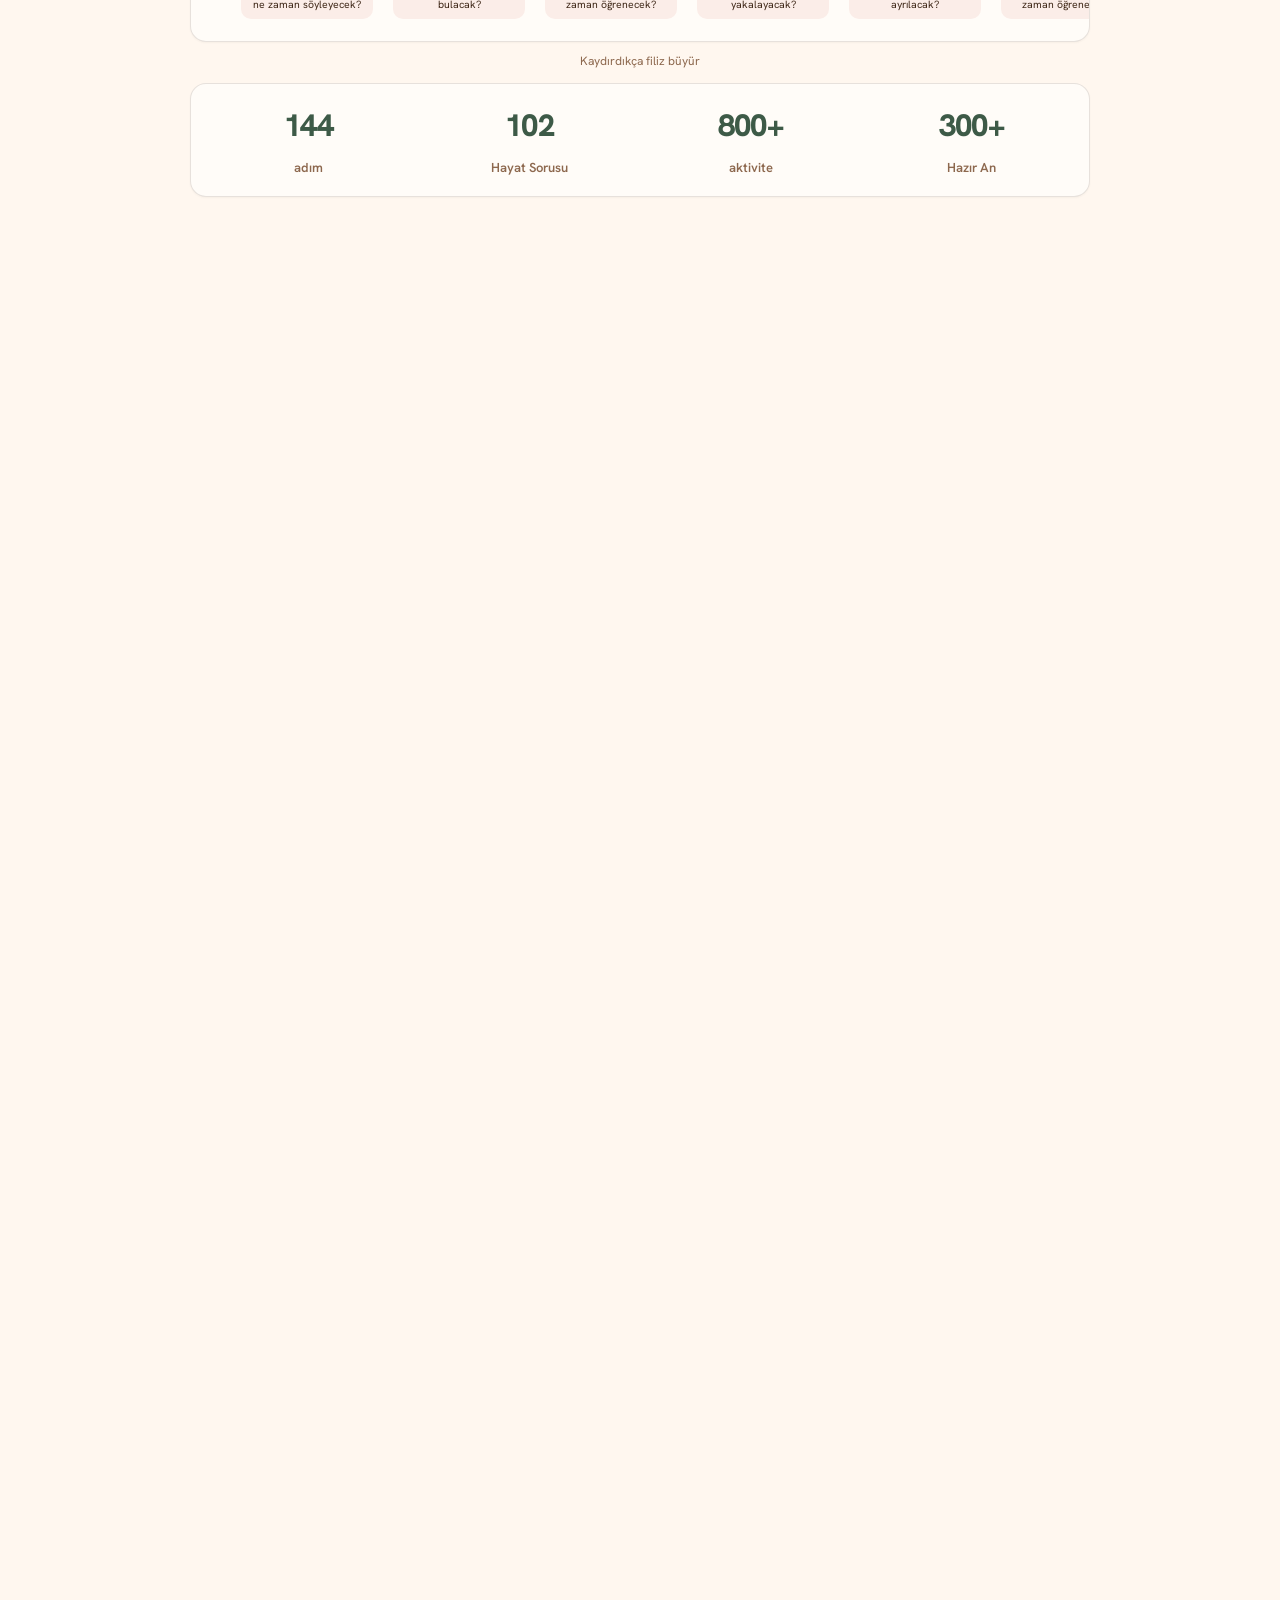
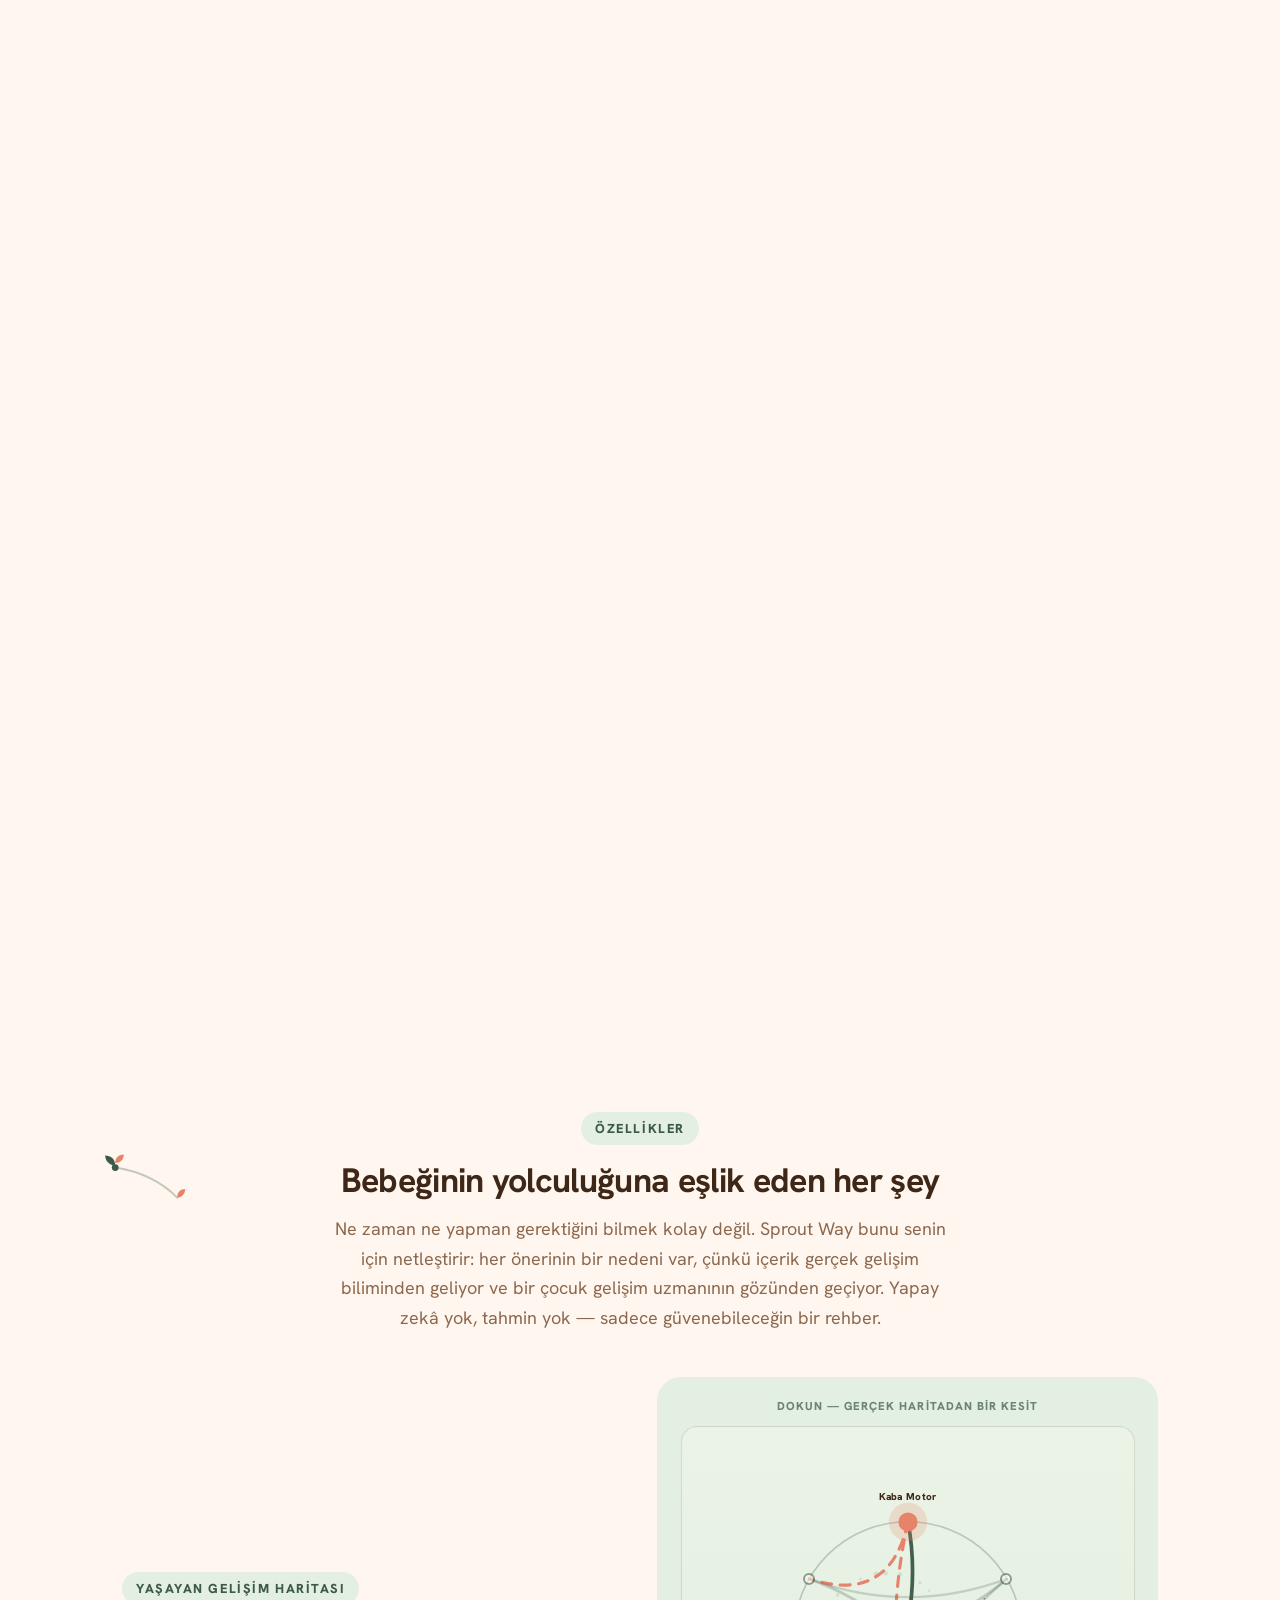
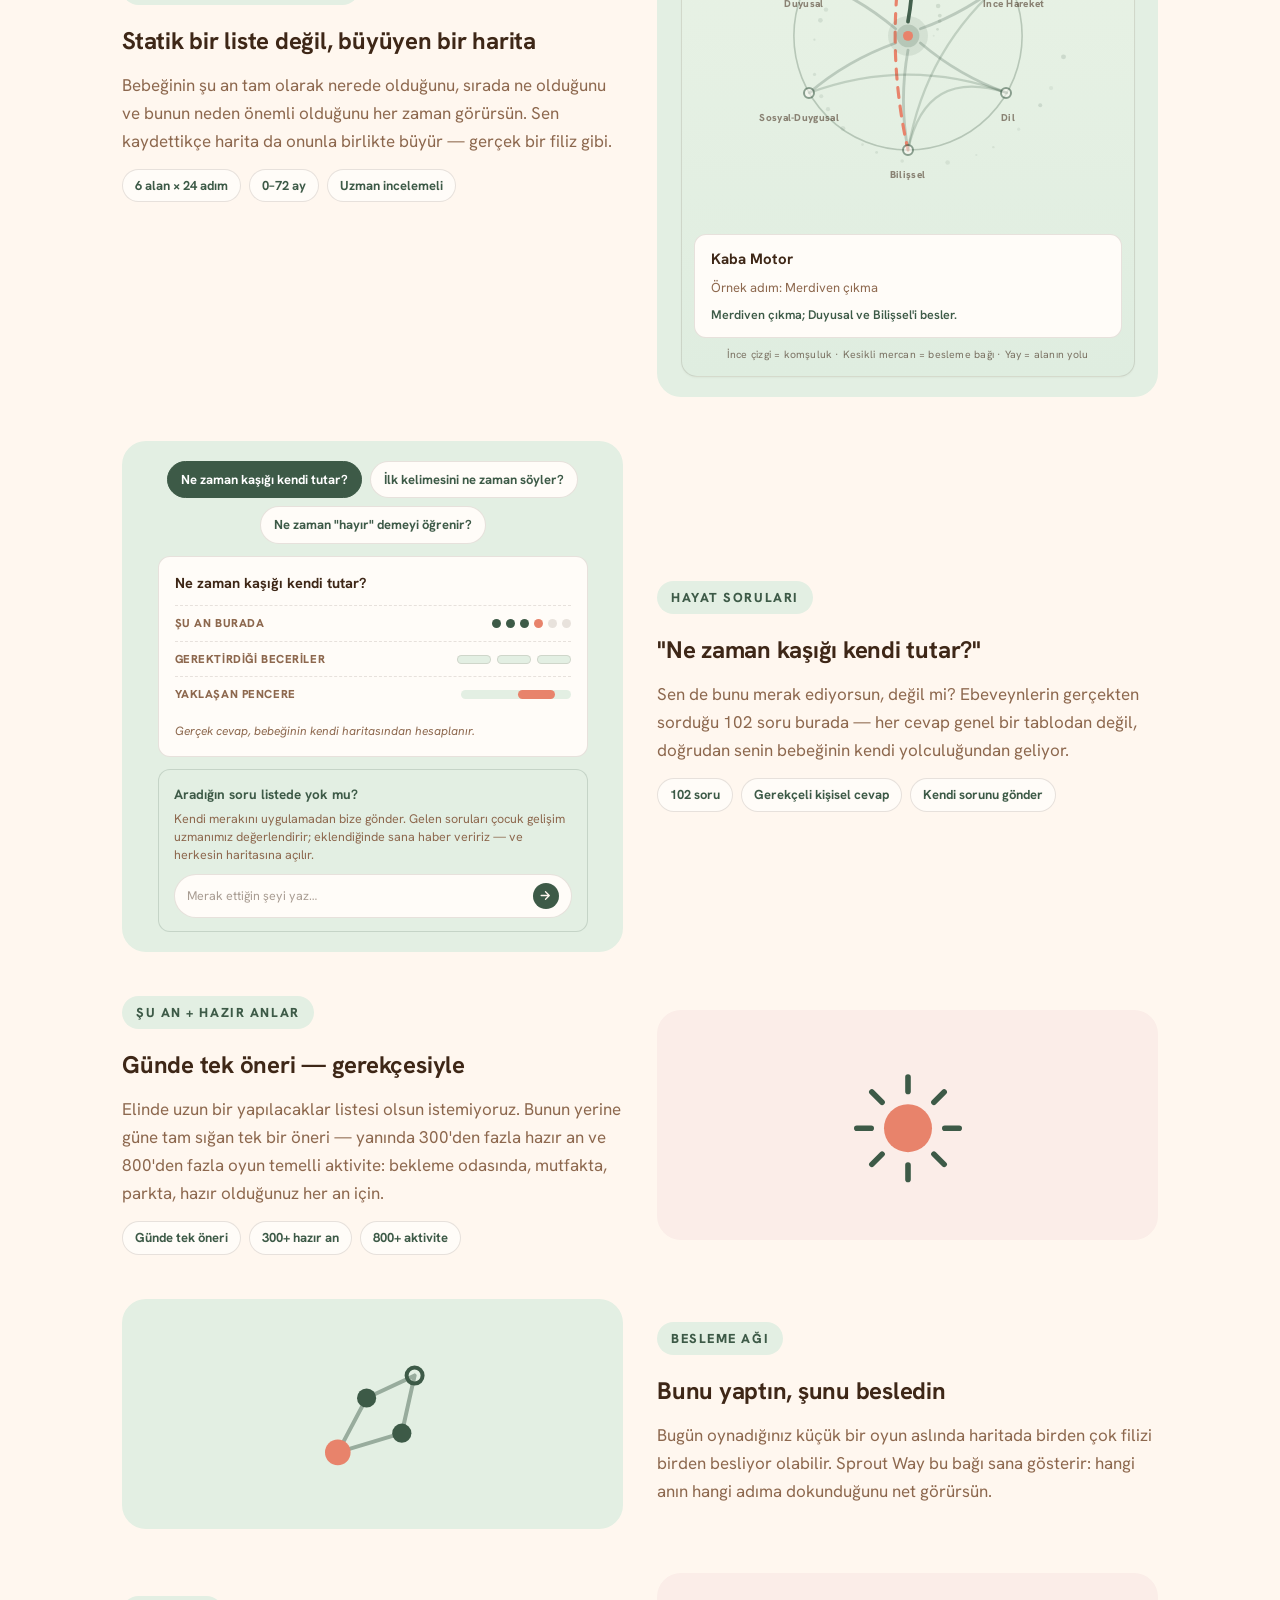
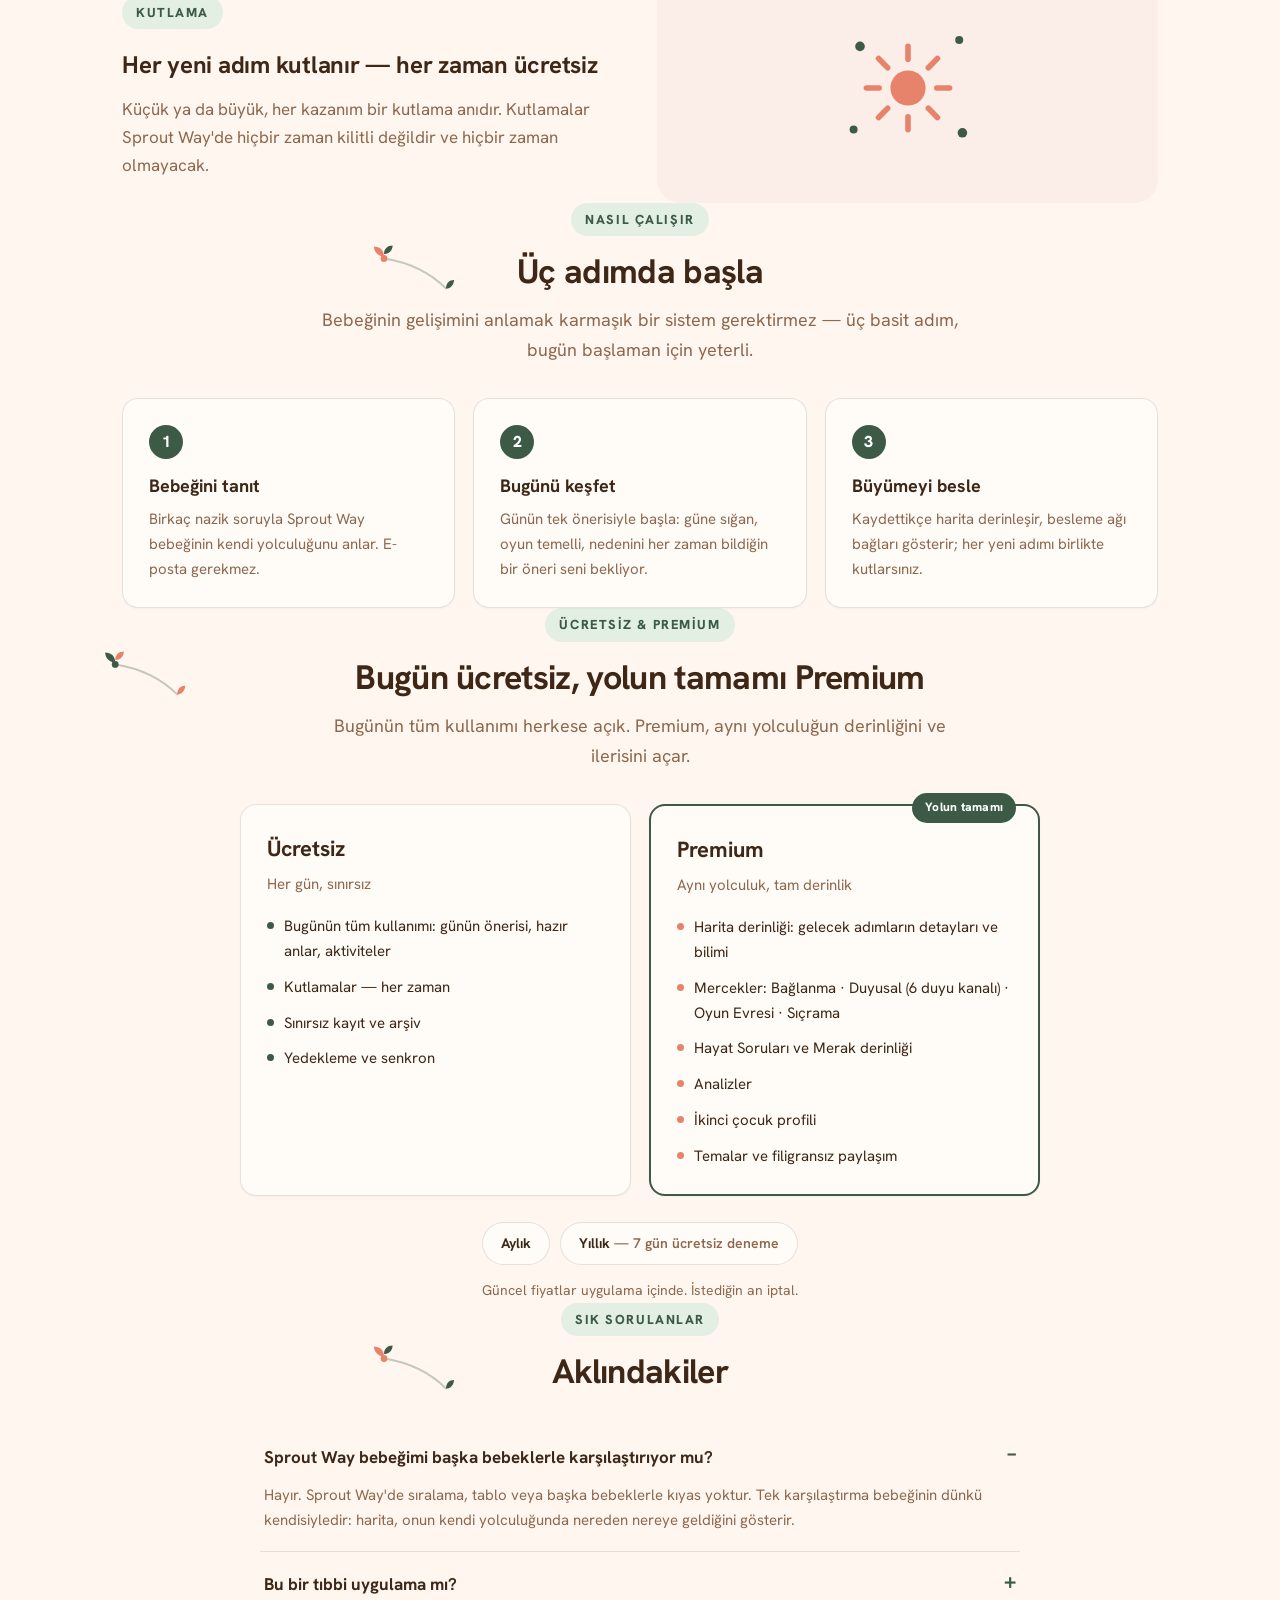
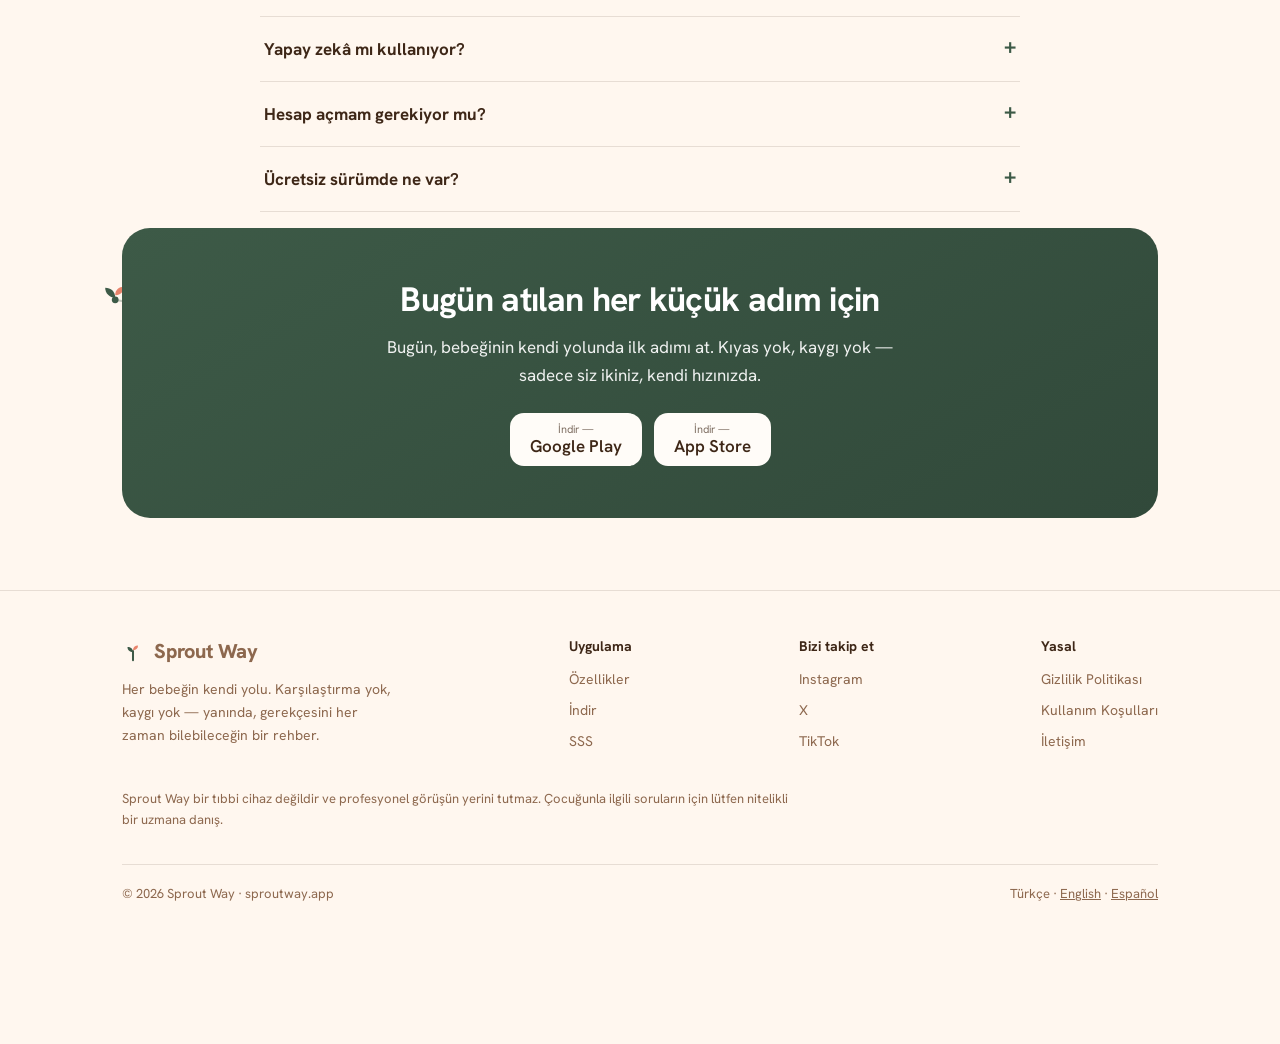
==== commit 754e2b32: "Akıllı indirme yönlendirmesi: Mac (ve gerçek iPad) da App Store'a gitsin goStore()'daki UA regex'ine" ====
--- a/index.html
+++ b/index.html
@@ -1475,9 +1475,12 @@
 }
 function goStore(){
   var ua=navigator.userAgent||"";
-  /* herkes kendi mağazasına: iOS App Store'a (canlıysa), diğer herkes Play'e.
-     Hiçbir durumda sayfa başına kaydırma yok. */
-  if(/iPhone|iPad|iPod/i.test(ua)&&APP_STORE_URL){location.href=APP_STORE_URL;return}
+  /* herkes kendi mağazasına: Apple donanımı (iPhone/iPad/Mac) App Store'a
+     (canlıysa), diğer herkes Play'e. "Macintosh" de dahil çünkü iPadOS 13+
+     Safari kendini iPad değil Macintosh diye tanıtıyor — bu satır olmadan
+     gerçek iPad ziyaretçileri de Play'e düşüyordu. Hiçbir durumda sayfa
+     başına kaydırma yok. */
+  if(/iPhone|iPad|iPod|Macintosh/i.test(ua)&&APP_STORE_URL){location.href=APP_STORE_URL;return}
   location.href=PLAY_URL;
 }
 /* nav + footer İndir linkleri: href fallback kalır, davranış üstlenilir */
